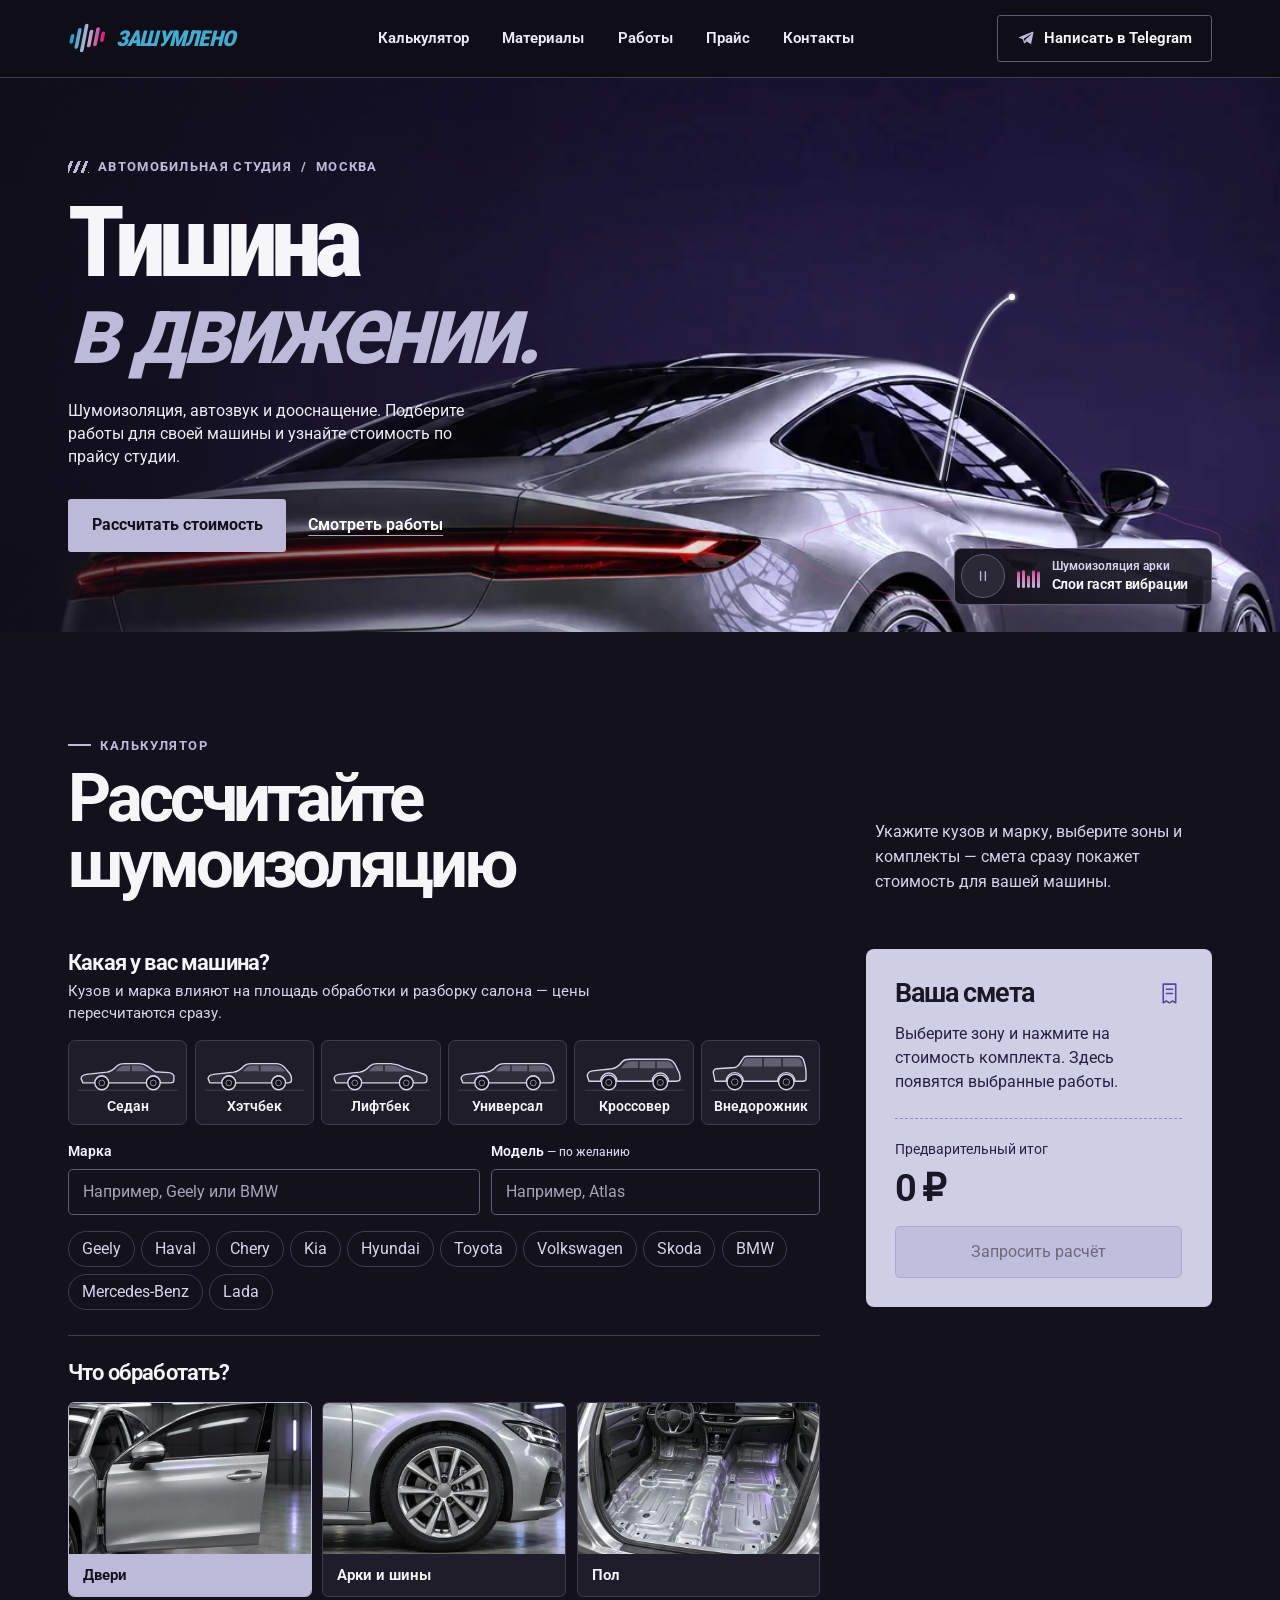
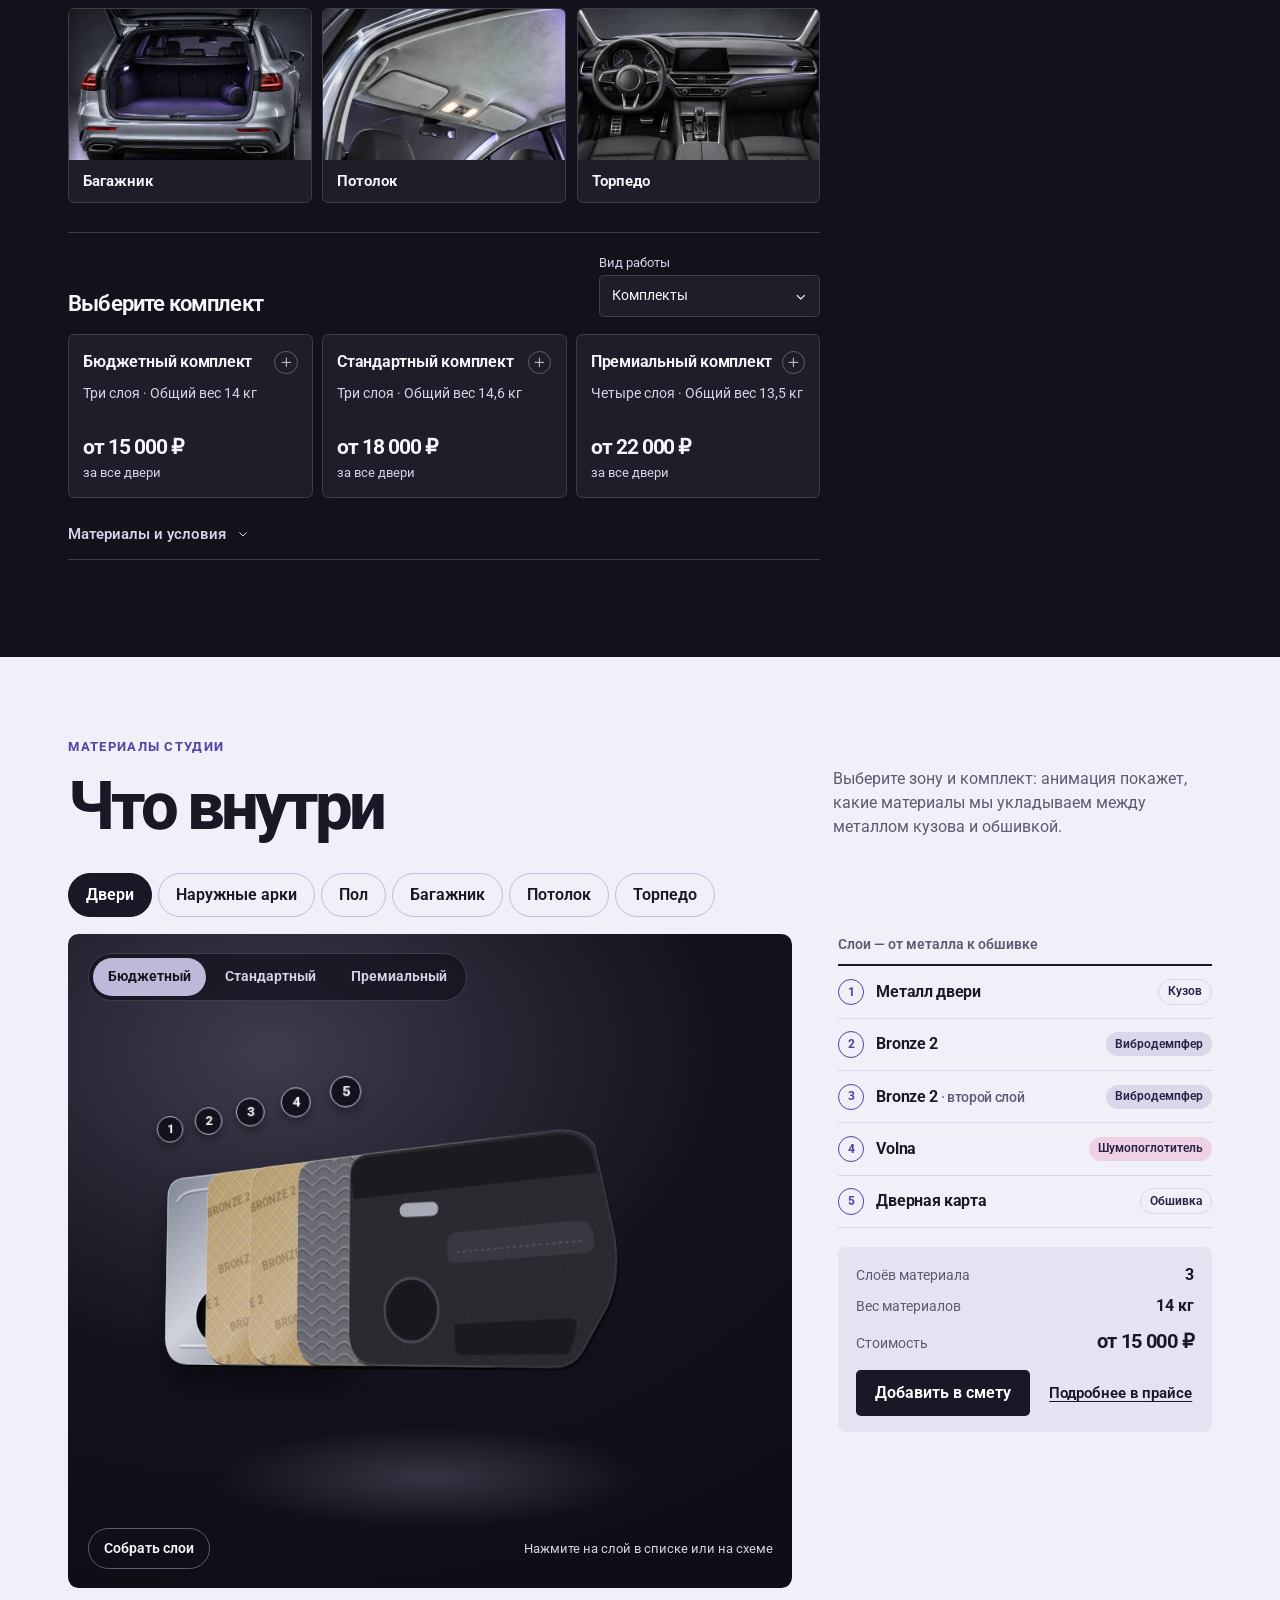
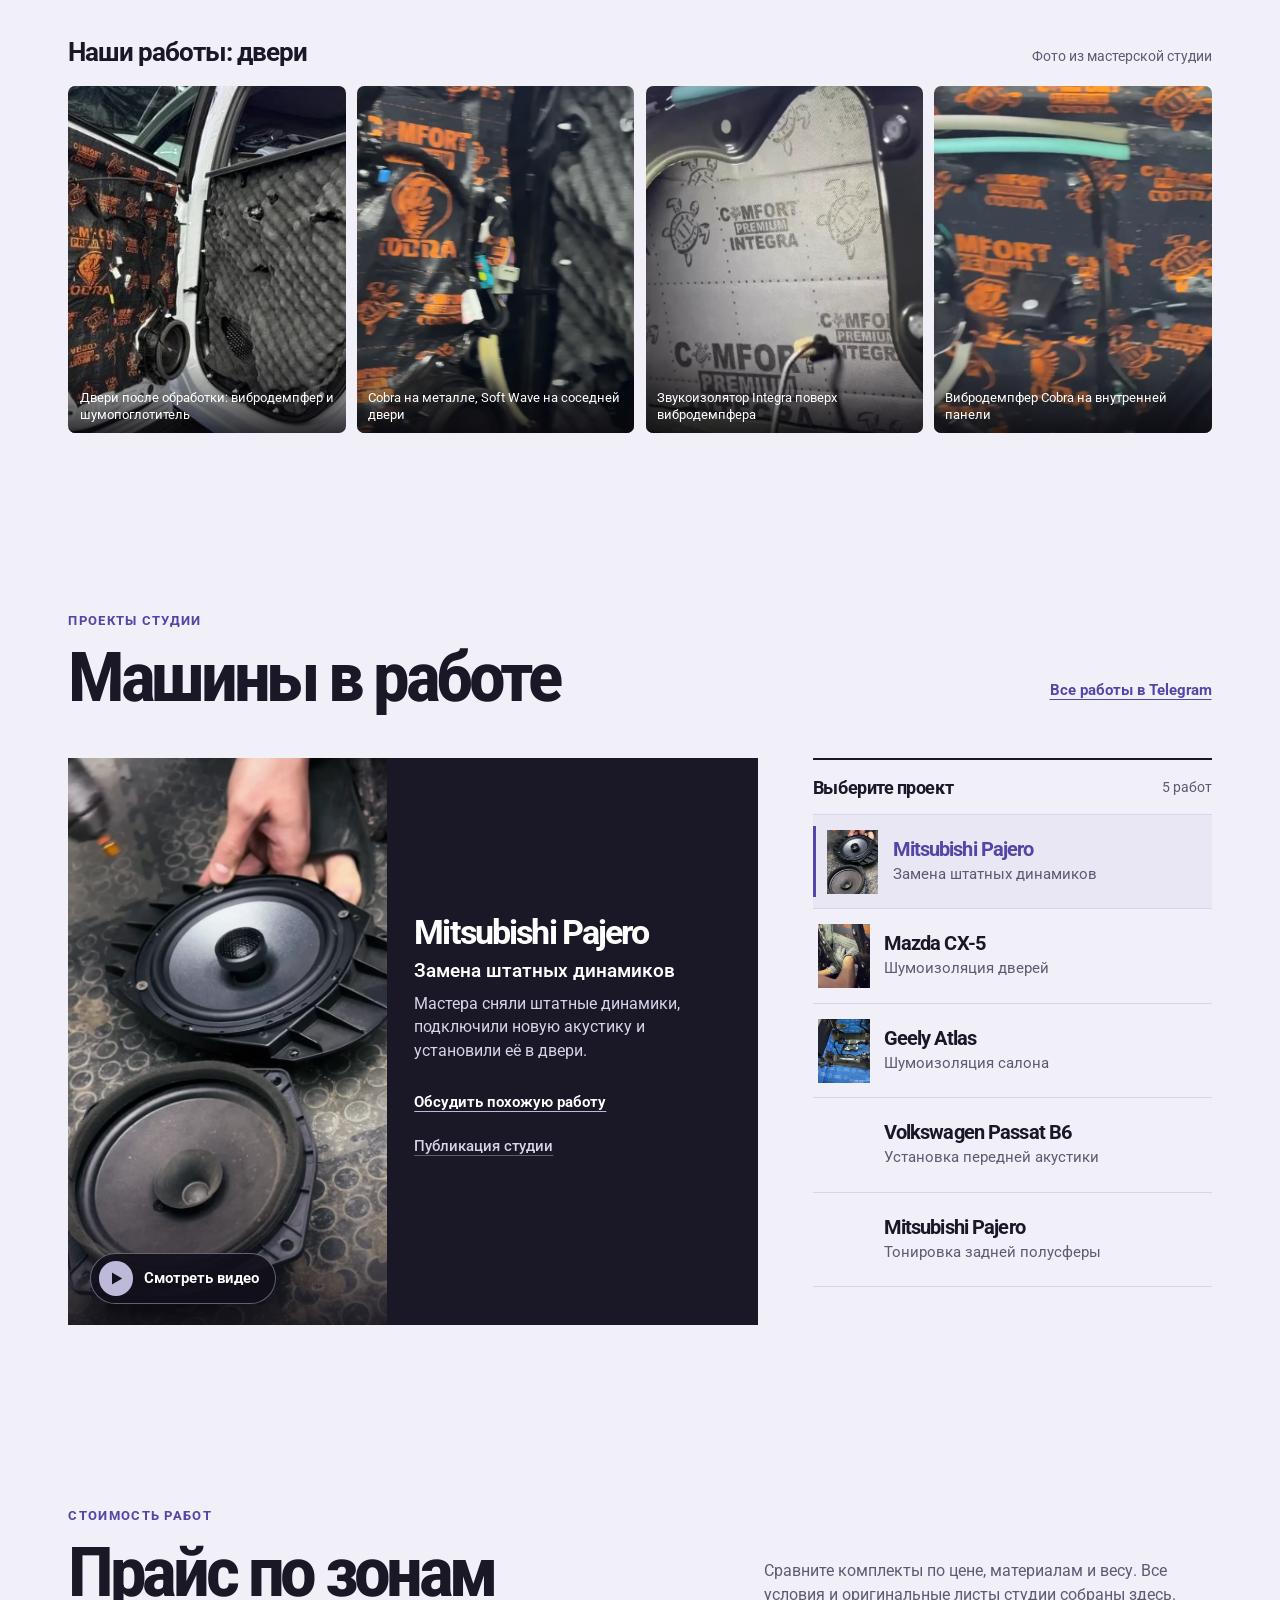
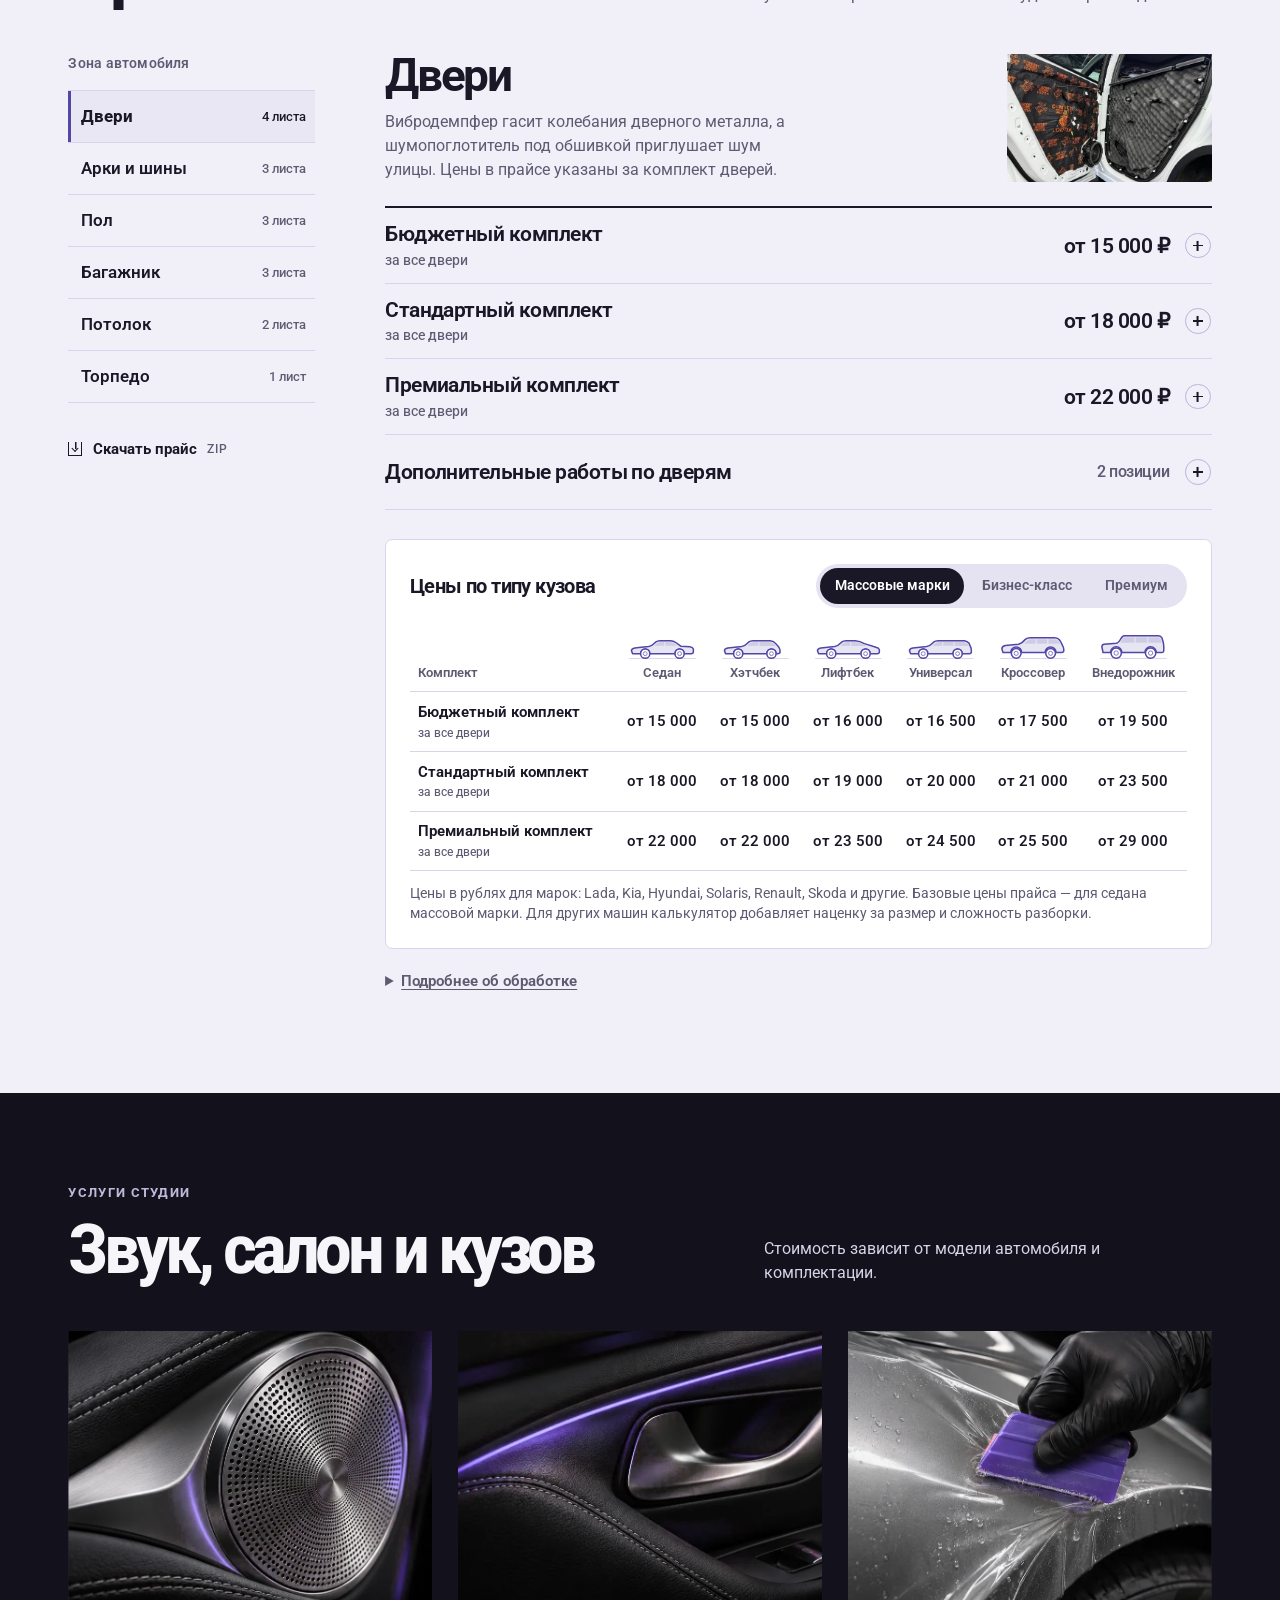
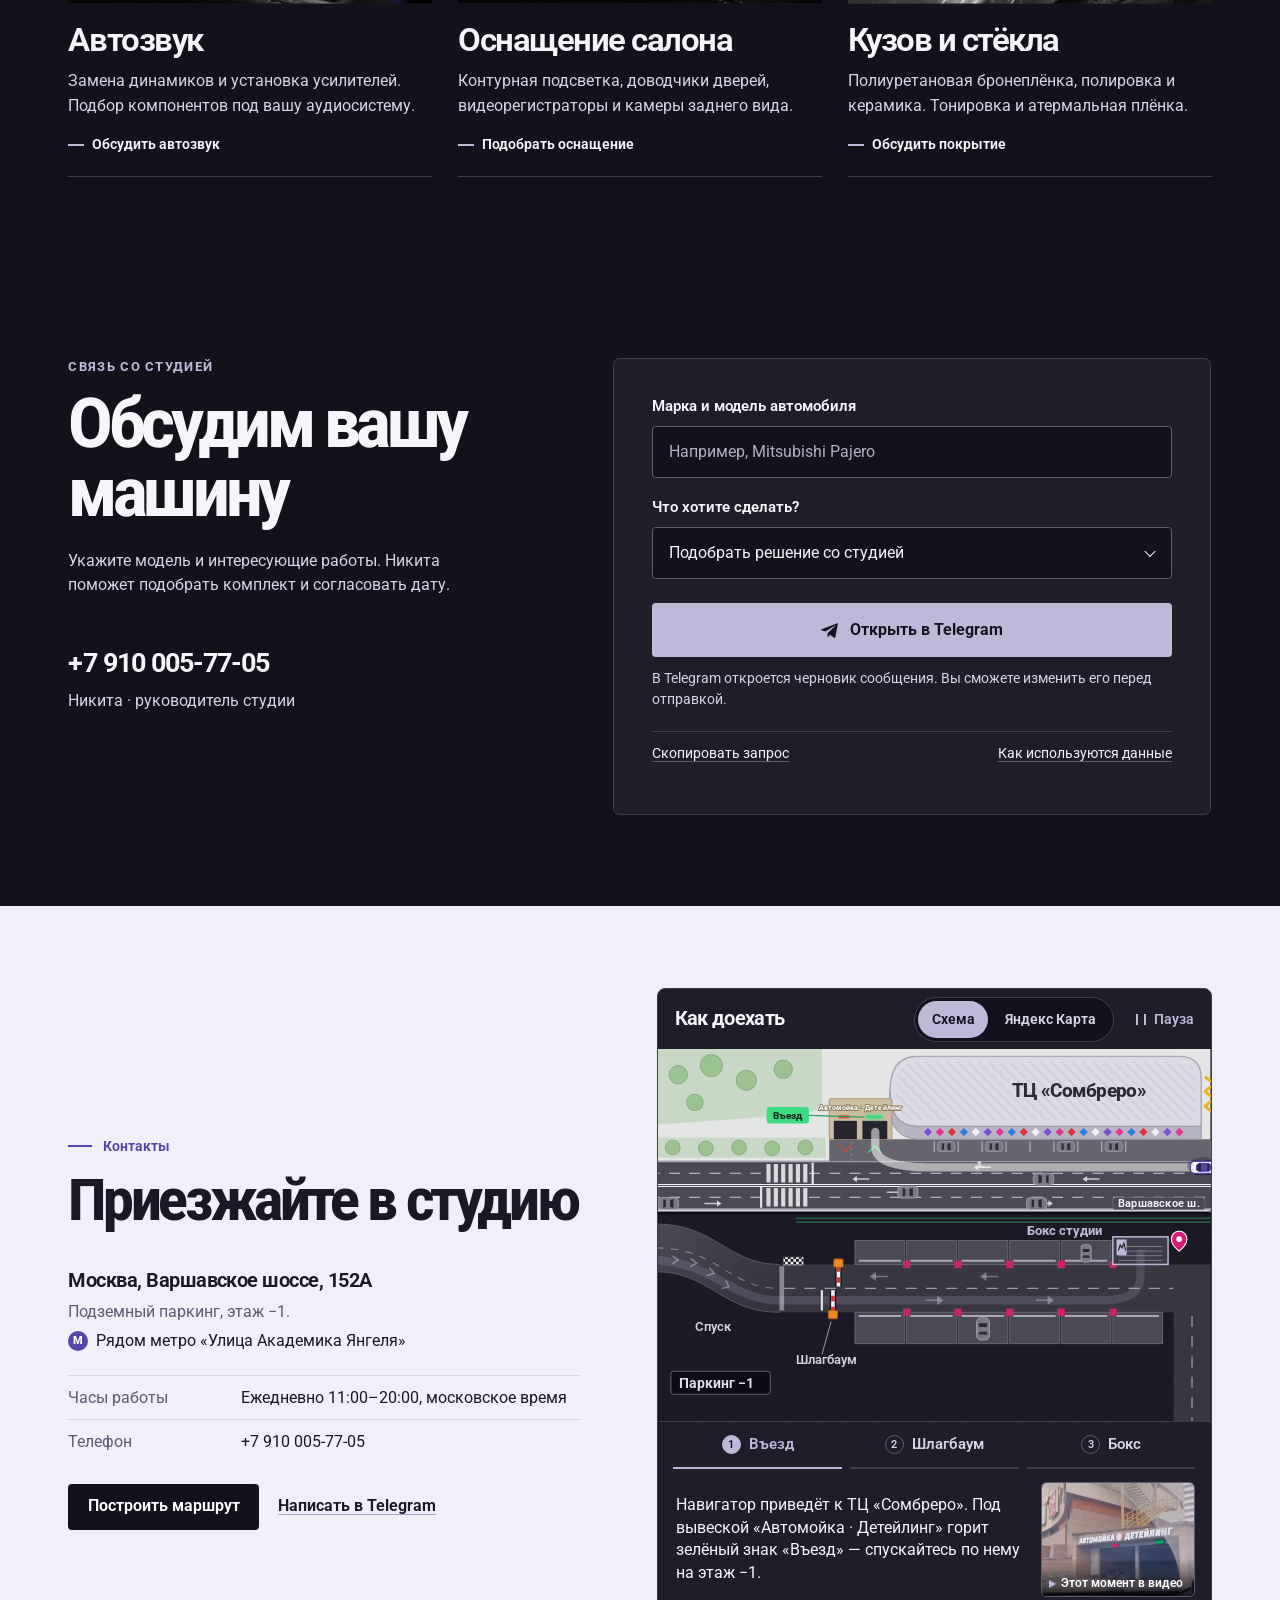
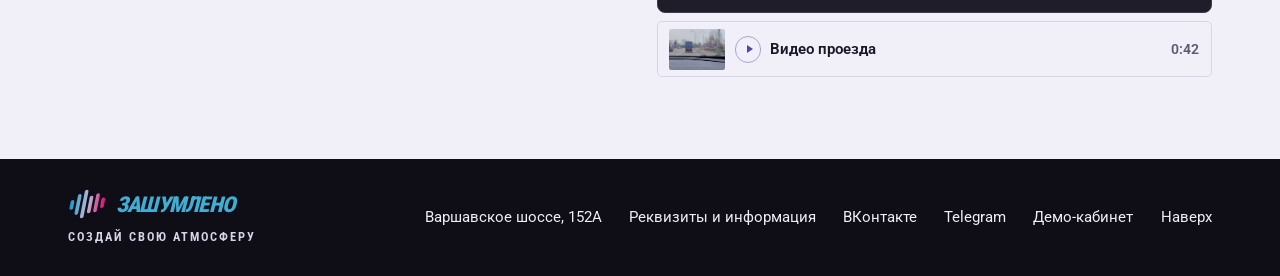
==== index.html @ 41abea56 "Демо: новая анимация арки, схема проезда с полосами, превью ссылок Анимация у арки без сетки и полос" ====
<!doctype html>
<html lang="ru">
<head>
  <meta name="robots" content="noindex, nofollow">
  <meta charset="utf-8">
  <meta name="viewport" content="width=device-width, initial-scale=1">
  <meta name="theme-color" content="#13111c">
  <meta name="description" content="Студия шумоизоляции и автозвука в Москве. Подберите комплект работ для автомобиля, сравните тарифы и обсудите расчёт с мастером.">
  <title>Зашумлено — шумоизоляция и автозвук в Москве</title>
  <meta property="og:type" content="website">
  <meta property="og:locale" content="ru_RU">
  <meta property="og:site_name" content="Зашумлено">
  <meta property="og:title" content="Зашумлено — шумоизоляция и автозвук в Москве">
  <meta property="og:description" content="Студия шумоизоляции и автозвука в Москве. Подберите комплект работ для автомобиля, сравните тарифы и обсудите расчёт с мастером.">
  <meta property="og:url" content="https://zasamznal.github.io/zashumleno-preview/">
  <meta property="og:image" content="https://zasamznal.github.io/zashumleno-preview/v2/media/og-cover.jpg">
  <meta property="og:image:width" content="1200">
  <meta property="og:image:height" content="630">
  <meta property="og:image:alt" content="Зашумлено — тишина в движении. Шумоизоляция, автозвук и дооснащение в Москве">
  <meta name="twitter:card" content="summary_large_image">
  <meta name="twitter:image" content="https://zasamznal.github.io/zashumleno-preview/v2/media/og-cover.jpg">
  <link rel="icon" href="favicon.ico" sizes="48x48">
  <link rel="icon" href="assets/mark.svg" type="image/svg+xml">
  <link rel="apple-touch-icon" href="assets/apple-touch-icon.png">
  <script type="application/ld+json" data-structured>{"@context":"https://schema.org","@type":"AutoRepair","name":"Зашумлено","description":"Шумоизоляция, автозвук и дооснащение автомобилей в Москве","image":"/v2/media/og-cover.jpg","telephone":"+7 910 005-77-05","address":{"@type":"PostalAddress","streetAddress":"Варшавское шоссе, 152А","addressLocality":"Москва","addressCountry":"RU"},"openingHours":"Mo-Su 11:00-20:00","sameAs":["https://t.me/Zashumleno","https://t.me/ZaShumlenoAvto","https://vk.com/arkanin"]}</script>
  <link rel="preload" as="image" href="v2/media/hero-coupe-lilac.webp" media="(min-width:681px)" fetchpriority="high">
  <link rel="preload" as="image" href="v2/media/hero-mobile-lilac.webp" media="(max-width:680px)" fetchpriority="high">
  <link rel="stylesheet" href="assets/fonts/fonts.css">
  <link rel="stylesheet" href="v2/site.css">
  <link rel="stylesheet" href="v2/estimate.css">
  <link rel="stylesheet" href="v2/car-shapes.css">
  <link rel="stylesheet" href="v2/zone-icons.css">
  <link rel="stylesheet" href="v2/layers.css">
  <link rel="stylesheet" href="v2/cases.css">
  <link rel="stylesheet" href="v2/rates.css">
  <link rel="stylesheet" href="v2/services.css">
  <link rel="stylesheet" href="v2/quote.css">
  <link rel="stylesheet" href="v2/visit.css">
  <link rel="stylesheet" href="v2/route-map.css">
  <link rel="stylesheet" href="v2/motion.css">
  <link rel="stylesheet" href="v2/hero-acoustics.css">
  <script defer src="prices.js"></script><script defer src="zones.js"></script><script defer src="works.js"></script><script defer src="vehicles.js"></script><script defer src="materials.js"></script>
  <script defer src="page-content.js"></script><script defer src="content-upgrade.js"></script><script defer src="content-loader.js"></script>
  <script defer src="v2/site.js"></script><script defer src="v2/vehicle-pricing.js"></script><script defer src="v2/car-shapes.js"></script><script defer src="v2/car-picker.js"></script>
  <script defer src="v2/estimate-engine.js"></script><script defer src="v2/estimate.js"></script>
  <script defer src="v2/layers.js"></script><script defer src="v2/cases.js"></script><script defer src="v2/rates.js"></script>
  <script defer src="v2/services.js"></script><script defer src="v2/quote.js"></script>
  <script defer src="v2/route-map.js"></script><script defer src="v2/visit.js"></script>
  <script defer src="v2/motion.js"></script><script defer src="v2/hero-acoustics.js"></script>
</head>
<body>
  <a class="skip" href="#main">К содержимому</a>
  <div id="reading-progress" aria-hidden="true"></div>
  <header class="site-head">
    <div class="wrap head-row">
      <a class="wordmark" data-brand href="#top" aria-label="Зашумлено — в начало">
        <img data-brand-mark src="assets/mark.svg" width="38" height="38" alt=""><img data-custom-logo hidden alt="">
        <span data-brand-name>ЗАШУМЛЕНО</span>
      </a>
      <nav class="topnav" id="navigation" data-nav aria-label="Навигация">
        <a href="#calculator">Калькулятор</a><a href="#works">Работы</a><a href="#prices">Прайс</a><a href="#studio">Контакты</a>
      </nav>
      <a class="head-contact" data-telegram href="https://t.me/Zashumleno" target="_blank" rel="noopener noreferrer">
        <svg viewBox="0 0 24 24" aria-hidden="true" width="18" height="18"><path fill="currentColor" d="M20.7 3.8 3.4 10.5c-1.2.5-1.2 1.2-.2 1.5l4.4 1.4 1.6 4.9c.2.6.4.8.8.8.3 0 .6-.1.9-.4l2.2-2.1 4.4 3.2c.8.5 1.3.2 1.5-.8l2.9-14c.2-1-.2-1.6-1.2-1.2ZM9 13.1l9.6-6.3c.4-.3.7-.1.4.2l-7.9 7.2-.4 2.7L9 13.1Z"/></svg>
        <span data-telegram-label>Написать в Telegram</span>
      </a>
      <button type="button" class="menu-toggle" aria-controls="navigation" aria-label="Открыть меню" aria-expanded="false"><span></span><span></span></button>
    </div>
  </header>
  <main id="main">
    <section id="top" class="cover">
      <picture class="cover-picture">
        <source data-mobile-hero media="(max-width: 680px)" srcset="v2/media/hero-mobile-lilac.webp">
        <img data-hero-image src="v2/media/hero-coupe-lilac.webp" width="1922" height="818" fetchpriority="high" alt="">
      </picture>
      <div class="wrap cover-inner">
        <div class="cover-copy">
          <div class="cover-kicker"><span class="racing-stripes" aria-hidden="true"></span><span data-hero-kicker>Автомобильная студия</span><span aria-hidden="true">/</span><span data-hero-city>Москва</span></div>
          <h1 data-hero-title><span class="hero-line">Тишина</span><br><span class="hero-line">в движении.</span></h1>
          <p data-hero-desc>Шумоизоляция, автозвук и дооснащение. Подберите работы для своей машины и узнайте стоимость по прайсу студии.</p>
          <div class="cover-actions">
            <a data-primary class="hero-primary" href="#calculator"><span data-hero-button-label>Рассчитать стоимость</span></a>
            <a data-secondary class="hero-secondary" href="#works"><span data-hero-button-label>Смотреть работы</span></a>
          </div>
        </div>
      </div>
    </section>
    <section id="calculator" class="estimate-section" aria-label="Калькулятор шумоизоляции"><div class="wrap"><div data-estimate></div></div></section>
    <section id="layers" aria-label="Материалы шумоизоляции"><div class="wrap"><div data-layers></div></div></section>
    <section id="works" class="content-section" aria-labelledby="works-title">
      <div class="wrap">
        <div class="section-intro"><div><p class="eyebrow" data-section-kicker>Из мастерской</p><h2 data-section-title id="works-title">Работы студии</h2></div><div class="intro-aside"><p data-section-desc></p><a data-channel href="https://t.me/ZaShumlenoAvto" target="_blank" rel="noopener noreferrer">Все работы в Telegram</a></div></div>
        <div data-cases></div>
      </div>
    </section>
    <section id="prices" class="content-section v2-paper" aria-labelledby="prices-title">
      <div class="wrap">
        <div class="section-intro"><div><p class="eyebrow" data-section-kicker>Каталог</p><h2 data-section-title id="prices-title">Прайс студии</h2></div><p data-section-desc>Цены, состав и материалы для каждой зоны автомобиля. Внутри — оригинальные листы студии.</p></div>
        <div data-rates></div>
      </div>
    </section>
    <section id="services" class="content-section services-section" aria-labelledby="services-title">
      <div class="wrap">
        <div class="section-intro"><div><p class="eyebrow" data-section-kicker>Дооснащение</p><h2 data-section-title id="services-title">Ещё для автомобиля</h2></div><p data-section-desc>От новой акустики до защиты кузова. Выберите направление для консультации.</p></div>
        <div data-services></div>
      </div>
    </section>
    <section id="request" class="content-section brief-section" aria-labelledby="brief-title">
      <div class="wrap brief-layout">
        <div class="section-intro brief-intro"><div><p class="eyebrow" data-section-kicker>Связь со студией</p><h2 data-section-title id="brief-title">Обсудим вашу машину?</h2></div>
          <p data-section-desc>Укажите модель и желаемые работы. В Telegram откроется черновик сообщения для студии.</p>
          <div class="brief-contact"><a data-phone href="tel:+79100057705">+7 910 005-77-05</a><span><span data-person>Никита</span> · <span data-role>руководитель студии</span></span></div>
        </div>
        <div data-quote></div>
      </div>
    </section>
    <section id="studio" class="content-section" aria-label="Контакты студии"><div class="wrap"><div data-visit></div></div></section>
    <noscript><p class="wrap no-script">Для калькулятора и обновляемого прайса включите JavaScript. <a href="https://t.me/Zashumleno">Связаться со студией в Telegram</a></p></noscript>
  </main>
  <footer class="footer"><div class="wrap foot-row">
    <div class="foot-brand"><a data-brand class="wordmark" href="#top"><img data-brand-mark src="assets/mark.svg" alt="" width="38" height="38"><img data-custom-logo hidden alt=""><span data-brand-name>ЗАШУМЛЕНО</span></a><p class="foot-tagline" data-brand-tagline>Создай свою атмосферу</p></div>
    <nav aria-label="Сведения о студии"><a data-map href="#studio"><span data-short-address>Варшавское шоссе, 152А</span></a><a href="legal.html">Реквизиты и информация</a><a data-vk href="https://vk.com/arkanin" target="_blank" rel="noopener noreferrer">ВКонтакте</a><a data-channel href="https://t.me/ZaShumlenoAvto" target="_blank" rel="noopener noreferrer">Telegram</a><a href="admin/">Демо-кабинет</a><a href="#top">Наверх</a></nav>
  </div></footer>
</body>
</html>
---- assets/fonts/fonts.css ----
@font-face {
  font-family: 'Roboto';
  font-style: normal;
  font-weight: 100 900;
  font-stretch: 75% 100%;
  font-display: swap;
  src: url(roboto-cyrillic.woff2) format('woff2');
  unicode-range: U+0301, U+0400-045F, U+0490-0491, U+04B0-04B1, U+2116;
}
@font-face {
  font-family: 'Roboto';
  font-style: normal;
  font-weight: 100 900;
  font-stretch: 75% 100%;
  font-display: swap;
  src: url(roboto-latin.woff2) format('woff2');
  unicode-range: U+0000-00FF, U+0131, U+0152-0153, U+02BB-02BC, U+02C6, U+02DA, U+02DC, U+0304, U+0308, U+0329, U+2000-206F, U+20AC, U+2122, U+2191, U+2193, U+2212, U+2215, U+FEFF, U+FFFD;
}
---- v2/site.css ----
:root {
  /* Studio palette (from the logo). The cabinet overrides the six base colors. */
  --accent: #bcb9d9;
  --accent-dark: #5246a6;
  --accent-alt: #0a97c7;
  --spark: #d81b7a;
  --sun: #eeb616;
  --night: #13111c;
  --paper: #f1eff8;
  --ink: #1a1726;
  --muted: #5e5a72;
  --white: #fff;
  --on-dark: #f6f5fa;
  /* Derived tones keep every surface in step with the chosen palette. */
  --dark: var(--night);
  --night-deep: color-mix(in srgb, var(--night) 80%, black);
  --night-2: color-mix(in srgb, var(--accent) 7%, var(--night));
  --night-3: color-mix(in srgb, var(--accent) 14%, var(--night));
  --line-dark: color-mix(in srgb, var(--accent) 26%, var(--night));
  --line-dark-strong: color-mix(in srgb, var(--accent) 45%, var(--night));
  --muted-on-dark: color-mix(in srgb, var(--accent) 55%, var(--on-dark));
  --rule: color-mix(in srgb, var(--accent-dark) 16%, var(--paper));
  --paper-2: color-mix(in srgb, var(--accent) 22%, var(--paper));
  --paper-3: color-mix(in srgb, var(--accent) 40%, var(--paper));
  --on-accent: var(--night);
  --gutter: clamp(1.2rem, 5.35vw, 6.25rem);
  --measure: 91rem;
  color: var(--ink);
  background: var(--paper);
  font-family: Roboto, Arial, sans-serif;
  -webkit-text-size-adjust: 100%;
  text-size-adjust: 100%;
}
*, *::before, *::after { box-sizing: border-box; }
html { scroll-behavior: smooth; }
body { margin: 0; line-height: 1.5; }
h1,h2,h3,p,figure { margin: 0; }
button,input,select,textarea { font: inherit; }
button { cursor: pointer; }
img,svg,video { max-width: 100%; }
img { height: auto; }
a { color: inherit; text-underline-offset: .23em; }
[hidden] { display: none !important; }
::selection { background: var(--accent); color: var(--ink); }
:focus-visible { outline: 3px solid var(--accent-dark); outline-offset: 4px; }
.site-head :focus-visible,.cover :focus-visible,.services-section :focus-visible,.brief-section :focus-visible,.footer :focus-visible { outline-color: var(--accent); }
.wrap { width: min(var(--measure), calc(100% - 2 * var(--gutter))); margin-inline: auto; }
.skip { position: fixed; z-index: 300; top: .5rem; left: 1rem; padding: .6rem 1rem; background: #fff; transform: translateY(-180%); }
.skip:focus { transform: none; }
.site-notice { background: var(--paper-3); color: var(--ink); padding: .55rem var(--gutter); display: flex; flex-wrap: wrap; justify-content: center; gap: .4rem 1rem; font-size: .9rem; }
.site-notice a { font-weight: 700; }
.site-head { position: relative; background: var(--night-deep); color: var(--on-dark); border-bottom: 1px solid var(--line-dark); z-index: 20; }
.head-row { min-height: 4.8rem; display: flex; align-items: center; justify-content: space-between; gap: 1rem; }
.wordmark { display: inline-flex; flex: none; align-items: center; gap: .46rem; text-decoration: none; }
.wordmark img { width: 2.5rem; height: 2.05rem; object-fit: contain; }
.wordmark [data-brand-name] { font-size: clamp(1.18rem, 1.7vw, 1.55rem); line-height: 1; font-weight: 880; font-stretch: 80%; font-style: italic; letter-spacing: -.035em; color: color-mix(in srgb, var(--accent-alt) 78%, white); }
.topnav, .foot-row nav { display: flex; align-items: center; }
.topnav { gap: clamp(1rem,2.6vw,3rem); }
.topnav a, .head-contact { font-size: .9375rem; font-weight: 635; text-decoration: none; }
.topnav a { display: inline-flex; align-items: center; min-height: 44px; color: color-mix(in srgb, var(--on-dark) 82%, var(--accent)); }
.head-contact, .hero-primary { display: inline-flex; align-items: center; justify-content: center; gap: .6rem; background: var(--ink); color: #fff; padding: .7rem 1.15rem; border-radius: .2rem; min-height: 44px; }
.head-contact { white-space: nowrap; background: transparent; color: var(--on-dark); border: 1px solid var(--line-dark-strong); }
.head-contact svg { color: var(--accent); }
.menu-toggle { display: none; width: 44px; height: 44px; background: none; border: 0; color: var(--on-dark); }
.menu-toggle span { display: block; width: 22px; height: 2px; background: currentColor; transition: transform .2s; }
.cover { position: relative; isolation: isolate; overflow: hidden; color: var(--on-dark); background: var(--night-deep); }
.cover-picture, .cover-picture img { position: absolute; inset: 0; width: 100%; height: 100%; display: block; }
.cover-picture { z-index: -2; }
.cover-picture img { object-fit: cover; object-position: 61% 48%; }
.cover::before { content: ''; position: absolute; inset: 0; z-index: -1; pointer-events: none; background: linear-gradient(90deg,color-mix(in srgb, var(--night-deep) 76%, transparent),color-mix(in srgb, var(--night-deep) 44%, transparent) 30%,transparent 61%); }
.cover-inner { min-height: clamp(34rem,43.3vw,46rem); display: flex; align-items: center; padding-block: clamp(3.2rem,5.2vw,6.5rem); }
.cover-copy { width: min(43.5%, 42rem); }
.cover-kicker,.eyebrow { font-weight: 720; font-size: .8125rem; line-height: 1.4; text-transform: uppercase; letter-spacing: .1em; }
.cover-kicker { display: flex; flex-wrap: wrap; align-items: center; gap: .55rem; margin-bottom: clamp(1.15rem,1.8vw,2rem); color: var(--accent); }
.racing-stripes { width: 1.3rem; height: .72rem; background: repeating-linear-gradient(112deg,transparent 0 2px,currentColor 2px 5px,transparent 5px 7px); }
.cover h1 { font-weight: 840; font-stretch: 84%; font-size: clamp(4.6rem,7.65vw,8.75rem); letter-spacing: -.071em; line-height: .89; }
.cover h1 .hero-line { display: block; max-width: 100%; }
.cover h1 br { display: none; }
.cover h1 .hero-line:last-child { color: var(--accent); font-weight: 640; font-style: italic; letter-spacing: -.066em; }
.cover-copy > p { max-width: 26rem; font-size: clamp(1rem,1.23vw,1.22rem); line-height: 1.45; margin-block: 1.6rem 0; color: color-mix(in srgb, var(--on-dark) 86%, var(--accent)); }
.cover-actions { display: flex; flex-wrap: wrap; align-items: center; gap: .65rem 1.4rem; margin-top: 1.9rem; }
.hero-primary { color: var(--on-accent); background: var(--accent); padding: .9rem 1.45rem; min-height: 50px; font-weight: 710; text-decoration: none; }
.hero-secondary { color: white; font-weight: 620; min-height: 44px; display: inline-flex; align-items: center; text-decoration-thickness: 1px; text-decoration-color: #ffffffa6; text-underline-offset: .31em; }
.content-section { padding-block: clamp(4rem,7.1vw,7.25rem); }
.section-intro { display: flex; align-items: end; justify-content: space-between; gap: 2rem; margin-bottom: clamp(1.8rem,3.6vw,3.8rem); }
.section-intro h2, .visit-title { max-width: 16ch; font-weight: 750; font-stretch: 88%; letter-spacing: -.065em; line-height: .99; font-size: clamp(2.8rem,5.4vw,6rem); }
.eyebrow { color: var(--accent-dark); margin-bottom: .85rem; }
.section-intro > p, .intro-aside { color: var(--muted); max-width: 28rem; font-size: clamp(1rem,1.12vw,1.15rem); }
.intro-aside a { display: inline-flex; align-items: center; min-height: 44px; color: var(--accent-dark); font-size: .96rem; font-weight: 670; }
.intro-aside p:empty, [data-section-desc]:empty, [data-section-kicker]:empty { display: none; }
.v2-paper,#works,#studio { background: var(--paper); }
.estimate-section,.services-section,.brief-section { background: var(--dark); color: var(--on-dark); }
.services-section .eyebrow,.brief-section .eyebrow { color: var(--accent); }
.services-section .section-intro > p,.brief-intro > p { color: var(--muted-on-dark); }
.brief-layout { display: grid; grid-template-columns: minmax(0,.86fr) minmax(0,1.14fr); gap: clamp(2rem,7.3vw,9rem); align-items: start; }
.brief-intro { display: block; margin-bottom: 0; }
.brief-intro h2 { max-width: 11ch; }
.brief-intro > p { margin-top: 1.35rem; max-width: 26rem; }
.brief-contact { display: grid; justify-items: start; gap: .25rem; margin-top: clamp(1.4rem,3.5vw,3.6rem); }
.brief-contact a { display: inline-flex; align-items: center; min-height: 44px; font-weight: 700; font-size: clamp(1.35rem,2.1vw,2.2rem); letter-spacing: -.035em; text-decoration: none; }
.brief-contact span { color: var(--muted-on-dark); }
.footer { background: var(--night-deep); color: var(--on-dark); }
.foot-row { padding-block: 1.8rem; display: flex; align-items: center; justify-content: space-between; gap: 1.5rem; }
.foot-row nav { flex-wrap: wrap; gap: .5rem 1.7rem; }
.foot-row nav a { font-size: .93rem; padding-block: .5rem; text-decoration: none; color: color-mix(in srgb, var(--on-dark) 88%, var(--accent)); }
.foot-brand { display: grid; gap: .45rem; }
.foot-tagline { color: var(--muted-on-dark); font-size: .78rem; font-weight: 700; font-stretch: 80%; letter-spacing: .16em; text-transform: uppercase; }
.foot-tagline:empty { display: none; }
.no-script { padding-block: 1.5rem; }
.visually-hidden,.sr-only { position: absolute; width: 1px; height: 1px; padding: 0; margin: -1px; overflow: hidden; clip-path: inset(50%); white-space: nowrap; border: 0; }
@media (hover:hover) {
  .topnav a:hover, .brief-contact a:hover { color: var(--accent); }
  .head-contact:hover { background: var(--night-3); border-color: var(--accent); }
  .hero-primary:hover { background: color-mix(in srgb, var(--accent), white 22%); }
  .hero-secondary:hover, .foot-row nav a:hover { text-decoration: underline; }
}
@media (max-width: 58rem) {
  .head-row { min-height: 4.2rem; gap: .7rem; }
  .head-contact { margin-left: auto; }
  .menu-toggle { display: inline-flex; flex-direction: column; justify-content: center; align-items: center; gap: 6px; }
  .menu-toggle[aria-expanded=true] span:first-child { transform: translateY(4px) rotate(45deg); }
  .menu-toggle[aria-expanded=true] span:last-child { transform: translateY(-4px) rotate(-45deg); }
  .topnav { display: none; position: absolute; inset: 100% 0 auto; padding: .8rem var(--gutter) 1rem; background: var(--night-deep); border-top: 1px solid var(--line-dark); box-shadow: 0 16px 16px color-mix(in srgb, var(--night-deep) 30%, transparent); }
  .site-head.menu-open .topnav { display: grid; gap: .1rem; }
  .cover-inner { min-height: 32rem; }
  .cover-copy { width: 55%; }
  .cover h1 { font-size: clamp(4.35rem,8.1vw,5.4rem); }
  .cover-picture img { object-position: 52% 50%; }
  .cover::before { background: linear-gradient(90deg,color-mix(in srgb, var(--night-deep) 79%, transparent),transparent 78%); }
  .cover-copy > p { max-width: 23rem; }
  .section-intro { align-items: start; }
  .section-intro > p { max-width: 21rem; }
  .brief-layout { gap: 2.2rem; }
}
@media (max-width: 680px) {
  :root { --gutter: clamp(1.1rem,5.4vw,2.1rem); }
  .wordmark [data-brand-name] { font-size: 1.33rem; }
  .wordmark img { width: 2rem; height: 1.85rem; }
  .head-row { min-height: 3.65rem; }
  .head-contact { padding: .4rem; color: var(--accent); background: transparent; min-width: 44px; border-color: transparent; }
  .head-contact svg { width: 22px; height: 22px; }
  .head-contact [data-telegram-label] { position: absolute; width: 1px; height: 1px; overflow: hidden; clip-path: inset(50%); }
  .cover-inner { align-items: flex-start; min-height: clamp(35rem,133vw,45rem); padding-block: clamp(1.9rem,6.5vw,3rem) clamp(11.8rem,47vw,18.75rem); }
  .cover-copy { width: 100%; }
  .cover h1 { font-size: clamp(3.55rem,12.5vw,5.7rem); line-height: .9; }
  .cover-kicker { font-size: .75rem; gap: .4rem; margin-bottom: .86rem; }
  .cover::before { background: linear-gradient(180deg,color-mix(in srgb, var(--night-deep) 50%, transparent),color-mix(in srgb, var(--night-deep) 30%, transparent) 37%,transparent 71%); }
  .cover-picture img { object-position: 56% 56%; }
  .cover-copy > p { max-width: 29rem; font-size: 1rem; line-height: 1.39; margin-top: .95rem; }
  .cover-actions { margin-top: 1rem; gap: .55rem .6rem; }
  .hero-primary { padding: .7rem .95rem; min-height: 44px; font-size: .94rem; }
  .hero-secondary { padding: .65rem .85rem; border: 1px solid var(--line-dark-strong); border-radius: .2rem; background: var(--night-2); font-size: .92rem; text-decoration: none; }
  .section-intro,.brief-layout { display: grid; gap: 1.1rem; }
  .section-intro > p { max-width: 32rem; }
  .brief-layout { grid-template-columns: minmax(0,1fr); gap: 1.9rem; }
  .brief-intro { display: block; }
  .brief-intro h2 { max-width: 15ch; }
  .foot-row { align-items: start; flex-direction: column; }
  .foot-row nav { gap: 0 1.2rem; }
}
@media (prefers-reduced-motion: reduce) { html { scroll-behavior: auto; } *,*::before,*::after { animation-duration: .01ms !important; animation-iteration-count: 1 !important; transition-duration: .01ms !important; scroll-behavior: auto !important; } }
---- v2/estimate.css ----
#calculator { background: var(--dark); color: var(--on-dark); padding-block: clamp(4rem, 7.6vw, 7.6rem); }
[data-estimate] {
  --est-line: var(--line-dark);
  --est-card: var(--night-2);
  --est-selected: color-mix(in srgb, var(--accent) 14%, var(--est-card));
  --receipt-surface: color-mix(in srgb, var(--accent) 62%, var(--paper));
  --receipt-line: color-mix(in srgb, var(--accent-dark) 28%, var(--receipt-surface));
  --receipt-muted: color-mix(in srgb, var(--ink) 78%, var(--accent-dark));
  font-family: inherit;
}
[data-estimate] *, [data-estimate] *::before, [data-estimate] *::after { box-sizing: border-box; }
[data-estimate] [hidden] { display: none !important; }
[data-estimate] :is(button, select) { font: inherit; }
[data-estimate] button { cursor: pointer; }
[data-estimate] :is(button, select, summary, a):focus-visible { outline: 3px solid var(--accent); outline-offset: 3px; }
[data-estimate] .est-receipt :is(button,a):focus-visible { outline-color: var(--accent-dark); }
.est-sr { position: absolute; width: 1px; height: 1px; padding: 0; border: 0; overflow: hidden; clip-path: inset(50%); white-space: nowrap; }
.est-intro { display: flex; align-items: end; justify-content: space-between; gap: 2rem; margin-bottom: clamp(2rem, 4vw, 4rem); }
.est-eyebrow { display: inline-flex; align-items: center; gap: .6rem; color: var(--accent); font-size: .81rem; line-height: 1.2; font-weight: 700; letter-spacing: .11em; text-transform: uppercase; }
.est-eyebrow::before { content: ""; width: 1.4rem; height: 2px; background: currentColor; }
.est-intro h2 { max-width: 13.4em; margin: .8rem 0 0; font-size: clamp(2.65rem, 5.25vw, 5.85rem); line-height: .98; font-weight: 720; letter-spacing: -.063em; color: var(--on-dark); text-wrap: balance; }
.est-intro-copy { width: min(100%, 22rem); margin: 0 0 .2rem; font-size: clamp(1rem, 1.16vw, 1.15rem); line-height: 1.55; color: var(--muted-on-dark); }
.est-layout { display: grid; grid-template-columns: minmax(0, 1.85fr) minmax(17rem, .85fr); gap: clamp(1.5rem, 3.5vw, 4rem); align-items: start; }
.est-builder { display: grid; min-width: 0; }
.est-block { min-width: 0; }
.est-question { margin: 0; color: var(--on-dark); font-size: clamp(1.25rem, 1.75vw, 1.65rem); font-weight: 650; line-height: 1.2; letter-spacing: -.037em; }
.est-zones { display: grid; grid-template-columns: repeat(auto-fit, minmax(min(5.4rem, 100%), 1fr)); gap: .45rem; margin: 1rem 0 1.8rem; }
.est-zone { min-width: 0; position: relative; display: flex; flex-direction: column; align-items: flex-start; justify-content: flex-start; gap: .75rem; min-height: 5.65rem; padding: .68rem .62rem; border: 1px solid var(--est-line); border-radius: .4rem; background: var(--est-card); color: var(--on-dark); text-align: left; transition: background .16s ease, border-color .16s ease; }
.est-zone > svg { width: 1.72rem; height: 1.72rem; flex: none; transition: transform .2s ease; }
.est-zone-label { margin-top: auto; font-weight: 600; font-size: .89rem; line-height: 1.15; }
.est-zone[aria-pressed=true] { color: var(--accent); background: var(--est-selected); border-color: var(--accent); }
.est-zone[aria-pressed=true] > svg { color: var(--accent); }
.est-zone-mark { width: .92rem; height: .92rem; position: absolute; right: .42rem; top: .42rem; display: grid; place-items: center; border-radius: 50%; background: var(--accent); color: var(--dark); }
.est-zone-mark svg { width: .69rem; height: .69rem; stroke-width: 2; }
.est-packages { border-top: 1px solid var(--est-line); padding-top: 1.25rem; }
.est-work-head { display: flex; flex-wrap: wrap; align-items: end; justify-content: space-between; gap: .75rem 1.25rem; margin-bottom: 1.05rem; }
.est-work-select { display: grid; grid-template-columns: 1fr; position: relative; min-width: 0; max-width: 100%; gap: .2rem; color: var(--muted-on-dark); }
.est-work-select > span { font-size: .8rem; }
.est-work-select select { min-height: 2.6rem; max-width: min(100%, 17.5rem); width: 100%; border: 1px solid var(--est-line); border-radius: .3rem; appearance: none; color-scheme: dark; background: var(--est-card); padding: .45rem 2rem .45rem .75rem; color: var(--on-dark); font-size: .9rem; text-overflow: ellipsis; }
.est-work-select svg { position: absolute; bottom: .72rem; right: .7rem; width: 1.1rem; height: 1.1rem; color: var(--on-dark); pointer-events: none; }
.est-choices { display: grid; grid-template-columns: repeat(3,minmax(0,1fr)); gap: .55rem; align-items: stretch; }
.est-choices[data-count="1"] { grid-template-columns: minmax(0, 1fr); }
.est-choices[data-count="2"], .est-choices[data-count="4"] { grid-template-columns: repeat(2,minmax(0,1fr)); }
.est-option { position: relative; display: flex; flex-direction: column; align-items: stretch; min-width: 0; min-height: 10.25rem; padding: 1.05rem .9rem .95rem; text-align: left; color: var(--on-dark); background: var(--est-card); border: 1px solid var(--est-line); border-radius: .4rem; transition: border-color .2s, box-shadow .2s; }
.est-option-top { display: flex; align-items: flex-start; justify-content: space-between; gap: .35rem; }
.est-option-name { font-weight: 650; font-size: clamp(.98rem, 1.12vw, 1.12rem); line-height: 1.22; letter-spacing: -.015em; overflow-wrap: anywhere; }
.est-option-action { display: grid; place-items: center; width: 1.45rem; height: 1.45rem; flex: none; margin-top: -.05rem; border: 1px solid var(--line-dark-strong); border-radius: 50%; color: var(--muted-on-dark); }
.est-option-action svg { width: .92rem; height: .92rem; }
.est-option-facts { margin-top: .65rem; margin-bottom: .35rem; color: var(--muted-on-dark); font-size: .85rem; line-height: 1.38; white-space: normal; }
.est-option-amount { margin-top: auto; padding-top: 1.45rem; font-size: clamp(1.16rem, 1.65vw, 1.8rem); font-weight: 690; font-variant-numeric: tabular-nums; line-height: 1.13; letter-spacing: -.05em; overflow-wrap: anywhere; }
.est-option-unit, .est-option-rule { color: var(--muted-on-dark); font-size: .83rem; line-height: 1.35; margin-top: .3rem; }
.est-option-rule { color: color-mix(in srgb, var(--accent) 70%, var(--on-dark)); }
.est-option[aria-pressed=true] { background: var(--est-selected); border-color: var(--accent); box-shadow: 0 0 0 1px var(--accent) inset; }
.est-option[aria-pressed=true] .est-option-action { background: var(--accent); border-color: var(--accent); color: var(--dark); }
.est-details { margin-top: 1rem; border-bottom: 1px solid var(--est-line); }
.est-details summary { display: inline-flex; align-items: center; gap: .55rem; min-height: 2.8rem; padding-bottom: .25rem; cursor: pointer; list-style: none; color: var(--muted-on-dark); font-size: .94rem; font-weight: 570; }
.est-details summary::-webkit-details-marker { display: none; }
.est-details summary svg { width: 1rem; height: 1rem; transition: transform .2s; }
.est-details[open] summary svg { transform: rotate(180deg); }
.est-details-content { display: grid; gap: 1.1rem; padding: .65rem 0 1.3rem; }
.est-detail strong { font-size: 1rem; line-height: 1.3; }
.est-detail p { margin: .32rem 0; max-width: 72ch; font-size: .94rem; line-height: 1.45; color: var(--muted-on-dark); }
.est-catalog-link { justify-self: start; color: var(--accent); text-underline-offset: .18em; }
.est-receipt { isolation: isolate; position: sticky; top: 1.2rem; display: flex; flex-direction: column; align-self: start; min-width: 0; padding: clamp(1.3rem, 2.3vw, 2.3rem); color: var(--ink); background: var(--receipt-surface); border-radius: .5rem; }
.est-receipt-head { display: flex; align-items: center; justify-content: space-between; gap: 1rem; }
.est-receipt-head h3 { font-size: clamp(1.55rem, 2.1vw, 2.4rem); line-height: 1.13; font-weight: 650; letter-spacing: -.045em; margin: 0; color: var(--ink); }
.est-receipt-icon { display: grid; place-items: center; color: var(--accent-dark); }
.est-receipt-icon svg { width: 1.56rem; height: 1.56rem; }
.est-vehicle { margin: .7rem 0 0; color: var(--receipt-muted); font-size: .92rem; line-height: 1.4; }
.est-vehicle strong { color: var(--ink); font-weight: 680; }
.est-option[data-adjusted="true"] .est-option-amount { color: color-mix(in srgb, var(--accent) 72%, var(--on-dark)); }
.est-option[aria-pressed=true][data-adjusted="true"] .est-option-amount { color: var(--on-dark); }
.est-empty { margin: .85rem 0 0; font-size: 1rem; color: var(--receipt-muted); line-height: 1.5; max-width: 30ch; }
.est-items { list-style: none; width: 100%; padding: 0; margin: .75rem 0 0; }
.est-line { display: flex; align-items: start; justify-content: space-between; gap: .6rem; padding: .78rem 0; border-top: 1px solid var(--receipt-line); }
.est-line-info { display: grid; gap: .26rem; min-width: 0; }
.est-line-name { color: var(--ink); font-size: .94rem; line-height: 1.35; font-weight: 590; overflow-wrap: anywhere; }
.est-line-price { color: var(--ink); font-size: .93rem; line-height: 1.3; }
.est-line-note { margin-top: .12rem; color: var(--receipt-muted); font-size: .86rem; line-height: 1.45; }
.est-remove { color: var(--receipt-muted); border: 1px solid color-mix(in srgb, var(--accent-dark) 45%, transparent); background: transparent; border-radius: 50%; display: grid; place-items: center; flex: none; width: 1.85rem; height: 1.85rem; }
.est-remove svg { width: .93rem; height: .93rem; stroke-width: 1.8; }
.est-total { margin-top: 1.5rem; border-top: 1px dashed color-mix(in srgb, var(--accent-dark) 50%, transparent); padding-top: 1.25rem; }
.est-total-heading { display: flex; flex-wrap: wrap; justify-content: space-between; gap: .15rem .5rem; color: var(--receipt-muted); font-size: .9rem; }
.est-count { color: var(--receipt-muted); }
.est-total-amount { display: block; color: var(--ink); margin: .35rem 0 1.15rem; font-size: clamp(1.85rem, 3vw, 3.35rem); line-height: 1.08; font-weight: 650; letter-spacing: -.055em; overflow-wrap: anywhere; font-variant-numeric: tabular-nums; }
.est-condition { color: var(--receipt-muted); font-size: .9rem; line-height: 1.4; margin: -.5rem 0 1rem; }
.est-request { display: block; width: 100%; min-height: 3.15rem; padding: .8rem 1rem; background: var(--dark); color: var(--on-dark); border: 1px solid transparent; border-radius: .3rem; font-size: 1rem; font-weight: 650; transition: background .2s; }
.est-request:disabled { color: color-mix(in srgb, var(--ink) 55%, var(--receipt-surface)); background: color-mix(in srgb, var(--accent-dark) 12%, var(--receipt-surface)); border-color: var(--receipt-line); cursor: default; }
@media (prefers-reduced-motion: no-preference) {
  .est-option { animation: est-option-enter .25s ease-out backwards; }
  .est-option:nth-child(2) { animation-delay: .035s; }
  .est-option:nth-child(3) { animation-delay: .065s; }
  .est-line-enter { animation: est-line-enter .28s ease-out backwards; }
  @keyframes est-option-enter { from { opacity: .45; transform: translateY(5px); } to { opacity: 1; transform: translateY(0); } }
  @keyframes est-line-enter { from { opacity: .25; transform: translateX(8px); } to { opacity: 1; transform: translateX(0); } }
}
@media (hover:hover) {
  .est-zone:hover, .est-option:hover { border-color: var(--line-dark-strong); }
  .est-zone:hover > svg { transform: translateY(-2px); }
  .est-zone[aria-pressed=true]:hover, .est-option[aria-pressed=true]:hover { border-color: var(--accent); }
  .est-request:not(:disabled):hover { background: var(--accent-dark); }
  .est-remove:hover { border-color: currentColor; color: var(--accent-dark); }
}
@media (max-width: 66rem) {
  .est-layout { grid-template-columns: minmax(0, 1.7fr) minmax(16rem, 1fr); gap: 1.5rem; }
  .est-choices { grid-template-columns: minmax(0,1fr); }
  .est-option { min-height: auto; display: grid; grid-template-columns: minmax(0,1fr) minmax(5rem,auto); padding: .85rem .9rem; align-items: start; column-gap: .7rem; }
  .est-option-top { grid-row: 1; grid-column: 1; justify-content: flex-start; align-items: center; flex-direction: row-reverse; }
  .est-option-name { flex: 1; }
  .est-option-facts { grid-column: 1; grid-row: 2; margin: .35rem 0 0 1.8rem; }
  .est-option-amount { grid-column: 2; grid-row: 1; margin: .07rem 0 0; padding: 0; text-align: right; }
  .est-option-unit { grid-column: 2; grid-row: 2; text-align: right; }
  .est-option-rule { grid-column: 1/-1; }
  .est-choices[data-count="2"], .est-choices[data-count="4"] { grid-template-columns: 1fr; }
}
@media (max-width: 57rem) {
  .est-intro { align-items: start; flex-direction: column; gap: 1rem; }
  .est-intro-copy { width: auto; max-width: 45rem; }
  .est-layout { grid-template-columns: minmax(0,1fr) minmax(15.25rem,.73fr); gap: 1.1rem; }
  .est-zones { grid-template-columns: repeat(3,minmax(0,1fr)); }
  .est-zone { min-height: 3.55rem; flex-direction: row; align-items: center; gap: .4rem; padding: .55rem; }
  .est-zone > svg { width: 1.4rem; height: 1.4rem; }
  .est-zone-label { margin: 0; }
}
@media (max-width: 44rem) {
  .est-layout { grid-template-columns: minmax(0,1fr); gap: 1.5rem; }
  .est-intro h2 { font-size: clamp(2.5rem, 9.6vw, 3.8rem); max-width: none; }
  .est-intro-copy { font-size: 1rem; margin: 0; }
  .est-zone { min-height: 3.5rem; padding: .65rem .5rem; gap: .5rem; }
  .est-zone-label { font-size: .87rem; }
  .est-zones { margin: .75rem 0 1.15rem; }
  .est-work-head { align-items: center; }
  .est-receipt { position: relative; top: auto; padding: 1.25rem; }
  .est-total-heading { justify-content: start; gap: 1rem; }
  .est-total-amount { font-size: 2.3rem; }
  .est-remove { min-width: 2.2rem; min-height: 2.2rem; }
}
.est-dock { position: fixed; z-index: 30; left: .75rem; right: .75rem; bottom: calc(.75rem + env(safe-area-inset-bottom, 0px)); display: flex; align-items: center; justify-content: space-between; gap: .8rem; padding: .55rem .55rem .55rem 1rem; color: var(--ink); background: var(--receipt-surface); border: 1px solid color-mix(in srgb, var(--accent-dark) 30%, transparent); border-radius: .7rem; box-shadow: 0 18px 40px -18px rgba(8, 6, 18, .75); }
.est-dock[hidden] { display: none; }
.est-dock-text { display: grid; gap: .05rem; min-width: 0; }
.est-dock-count { color: var(--receipt-muted, color-mix(in srgb, var(--ink) 65%, transparent)); font-size: .76rem; font-weight: 600; }
.est-dock-amount { font-size: 1.12rem; font-weight: 760; letter-spacing: -.01em; white-space: nowrap; overflow: hidden; text-overflow: ellipsis; }
.est-dock-button { flex: none; min-height: 2.75rem; padding: 0 1.1rem; border: 0; border-radius: .5rem; color: var(--on-dark, #fff); background: var(--ink); font: inherit; font-weight: 700; cursor: pointer; }
@media (prefers-reduced-motion: no-preference) {
  .est-dock:not([hidden]) { animation: est-dock-in .32s cubic-bezier(.2, .8, .2, 1); }
  @keyframes est-dock-in { from { transform: translateY(120%); opacity: 0; } to { transform: none; opacity: 1; } }
}
@media (max-width: 24rem) {
  .est-zone { min-height: 4.1rem; flex-direction: column; align-items: flex-start; gap: .25rem; }
  .est-option { gap: .2rem .5rem; }
  .est-option-amount { font-size: 1.08rem; }
}
@media (prefers-reduced-motion: reduce) {
  [data-estimate] *, [data-estimate] *::before, [data-estimate] *::after { animation-duration: .01ms !important; transition-duration: .01ms !important; }
}
---- v2/car-shapes.css ----
.car-shape { display: block; width: 100%; height: auto; overflow: visible; }
.car-shape .car-ground { stroke: currentColor; stroke-width: .8; opacity: .28; }
.car-shape .car-hull { fill: color-mix(in srgb, currentColor 9%, transparent); stroke: currentColor; stroke-width: 1.6; stroke-linejoin: round; }
.car-shape .car-glass { fill: color-mix(in srgb, currentColor 30%, transparent); }
.car-shape .car-wheel { fill: var(--night, #13111c); stroke: currentColor; stroke-width: 1.6; }
.car-shape .car-hub { fill: none; stroke: currentColor; stroke-width: 1; opacity: .7; }

/* Car selector of the calculator */
.car-picker { display: grid; gap: 1rem; padding-bottom: 1.6rem; margin-bottom: 1.4rem; border-bottom: 1px solid var(--est-line, var(--line-dark)); }
.car-head { display: flex; flex-wrap: wrap; align-items: baseline; justify-content: space-between; gap: .35rem 1.5rem; }
.car-hint { max-width: 34rem; color: var(--muted-on-dark); font-size: .92rem; line-height: 1.45; }
.car-bodies { display: grid; grid-template-columns: repeat(6, minmax(0, 1fr)); gap: .45rem; }
.car-body {
  position: relative; display: grid; justify-items: center; gap: .3rem; min-width: 0; padding: .7rem .45rem .6rem;
  color: var(--muted-on-dark); background: var(--est-card, var(--night-2)); border: 1px solid var(--est-line, var(--line-dark));
  border-radius: .45rem; transition: color .2s, border-color .2s, background .2s, transform .2s;
}
.car-body .car-shape { width: min(100%, 6.6rem); }
.car-body-name { color: var(--on-dark); font-size: .86rem; font-weight: 620; line-height: 1.2; text-align: center; overflow-wrap: anywhere; }
.car-body[aria-pressed="true"] { color: var(--accent); background: var(--est-selected, var(--night-3)); border-color: var(--accent); box-shadow: 0 0 0 1px var(--accent) inset, 0 8px 26px -14px var(--accent); }
.car-body[aria-pressed="true"] .car-shape .car-hull { fill: color-mix(in srgb, var(--accent) 18%, transparent); }
.car-body[aria-pressed="true"] .car-shape .car-glass { fill: color-mix(in srgb, var(--accent-alt) 45%, transparent); }
.car-fields { display: grid; grid-template-columns: minmax(0, 1.25fr) minmax(0, 1fr); gap: .7rem; }
.car-field { display: grid; gap: .4rem; min-width: 0; }
.car-field label { color: var(--on-dark); font-size: .88rem; font-weight: 620; }
.car-field label small { color: var(--muted-on-dark); font-weight: 450; }
.car-combo { position: relative; }
.car-input {
  width: 100%; min-height: 2.9rem; padding: .62rem .9rem; border: 1px solid var(--line-dark-strong); border-radius: .3rem;
  color: var(--on-dark); background: var(--night); font: inherit; font-size: 1rem; color-scheme: dark;
}
.car-combo .car-input { padding-right: 2.6rem; }
.car-input::placeholder { color: color-mix(in srgb, var(--muted-on-dark) 75%, var(--night)); opacity: 1; }
.car-input:hover { border-color: var(--accent); }
.car-input:focus-visible { outline: 2px solid var(--accent); outline-offset: 2px; }
.car-clear { position: absolute; top: 50%; right: .35rem; display: grid; place-items: center; width: 2.2rem; height: 2.2rem; padding: 0; transform: translateY(-50%); border: 0; border-radius: 50%; color: var(--muted-on-dark); background: transparent; }
.car-clear svg { width: 1rem; height: 1rem; fill: none; stroke: currentColor; stroke-width: 1.8; stroke-linecap: round; }
.car-clear:hover { color: var(--on-dark); background: var(--night-3); }
.car-options {
  position: absolute; z-index: 30; inset: calc(100% + .3rem) 0 auto; max-height: 18rem; overflow-y: auto; margin: 0; padding: .3rem;
  list-style: none; background: var(--night-2); border: 1px solid var(--line-dark-strong); border-radius: .4rem;
  box-shadow: 0 18px 40px -18px color-mix(in srgb, black 70%, transparent);
}
.car-option { display: flex; align-items: baseline; justify-content: space-between; gap: 1rem; padding: .6rem .7rem; border-radius: .3rem; color: var(--on-dark); cursor: pointer; }
.car-option small { color: var(--muted-on-dark); font-size: .78rem; white-space: nowrap; }
.car-option[aria-selected="true"], .car-option:hover { background: var(--night-3); color: var(--accent); }
.car-popular { display: flex; flex-wrap: wrap; gap: .4rem; }
.car-chip { min-height: 2.25rem; padding: .3rem .8rem; border: 1px solid var(--line-dark); border-radius: 2rem; color: var(--muted-on-dark); background: transparent; font-size: .87rem; font-weight: 560; }
.car-chip:hover { color: var(--on-dark); border-color: var(--line-dark-strong); }
.car-chip[aria-pressed="true"] { color: var(--on-accent); background: var(--accent); border-color: var(--accent); }
.car-status { display: flex; flex-wrap: wrap; align-items: center; gap: .3rem 1rem; padding: .7rem .9rem; border-radius: .35rem; background: color-mix(in srgb, var(--accent) 12%, var(--night)); border-left: 3px solid var(--accent); }
.car-status-text { flex: 1 1 16rem; color: var(--muted-on-dark); font-size: .93rem; line-height: 1.4; }
.car-status-text strong { color: var(--on-dark); font-weight: 680; }
.car-unknown { display: block; margin-top: .15rem; color: var(--accent); }
.car-reset { min-height: 2.2rem; padding: 0; border: 0; color: var(--accent); background: none; font-size: .9rem; font-weight: 620; text-decoration: underline; text-underline-offset: .2em; }
.car-picker :is(button):focus-visible { outline: 3px solid var(--accent); outline-offset: 2px; }
@media (hover: hover) {
  .car-body:not([aria-pressed="true"]):hover { color: var(--on-dark); border-color: var(--line-dark-strong); transform: translateY(-2px); }
}
@media (prefers-reduced-motion: no-preference) {
  .car-body.is-drawn .car-shape .car-hull { stroke-dasharray: 1; animation: car-draw .75s cubic-bezier(.3,.7,.2,1) both; }
  .car-body.is-drawn .car-shape .car-wheel { animation: car-roll .75s cubic-bezier(.3,.7,.2,1) both; transform-box: fill-box; transform-origin: center; }
  @keyframes car-draw { from { stroke-dashoffset: 1; } to { stroke-dashoffset: 0; } }
  @keyframes car-roll { from { transform: rotate(-200deg) scale(.6); opacity: .2; } to { transform: none; opacity: 1; } }
}
@media (max-width: 66rem) { .car-bodies { grid-template-columns: repeat(3, minmax(0, 1fr)); } }
@media (max-width: 44rem) {
  .car-fields { grid-template-columns: minmax(0, 1fr); }
  .car-body { padding: .55rem .35rem .5rem; }
  .car-body-name { font-size: .8rem; }
  .car-popular { flex-wrap: nowrap; overflow-x: auto; scrollbar-width: none; margin-inline: calc(var(--gutter) * -1); padding-inline: var(--gutter); }
  .car-chip { flex: none; }
}
---- v2/zone-icons.css ----
/* Each tile shows the panel in the context of the car. */
.est-builder { container: estimate-builder / inline-size; }
.est-zones {
  grid-template-columns: repeat(3, minmax(0, 1fr));
  gap: clamp(.45rem, .85vw, .8rem);
}
.est-zones .est-zone {
  display: grid;
  grid-template-rows: auto 1fr;
  align-items: stretch;
  justify-content: stretch;
  gap: 0;
  min-height: 0;
  padding: 0;
  overflow: hidden;
}
.est-zone-picture {
  position: relative;
  display: grid;
  place-items: center;
  min-width: 0;
  aspect-ratio: 1.6;
  overflow: hidden;
  background: var(--night-3);
}
.est-zone-photo {
  position: absolute;
  inset: 0;
  display: block;
  width: 100%;
  height: 100%;
  object-fit: cover;
  transition: transform .32s ease-out;
}
.est-zone-picture > svg {
  width: 2.85rem;
  color: var(--muted-on-dark);
}
.est-zones .est-zone-label {
  display: flex;
  align-items: center;
  min-height: 2.65rem;
  margin: 0;
  padding: .58rem .85rem;
  font-size: clamp(.94rem, 1.15vw, 1.12rem);
  font-weight: 650;
  line-height: 1.2;
  overflow-wrap: anywhere;
}
.est-zone[aria-pressed="true"] .est-zone-label {
  background: var(--accent);
  color: var(--on-accent);
}
.est-zones .est-zone-mark {
  right: .47rem;
  top: .47rem;
  width: 1.35rem;
  height: 1.35rem;
  box-shadow: 0 1px 6px color-mix(in srgb, var(--night-deep) 50%, transparent);
}
.est-zone-mark > svg { width: .85rem; height: .85rem; }
@container estimate-builder (max-width: 30rem) {
  .est-zones { grid-template-columns: repeat(2, minmax(0, 1fr)); }
  .est-zones .est-zone-label { min-height: 2.35rem; padding: .5rem .65rem; }
}
@media (hover: hover) and (prefers-reduced-motion: no-preference) {
  .est-zone:hover .est-zone-photo { transform: scale(1.045); }
}
@media (forced-colors: active) {
  .est-zone[aria-pressed="true"] { outline: 2px solid Highlight; outline-offset: -2px; }
}
---- v2/layers.css ----
#layers {
  background: var(--paper);
  color: var(--ink);
  padding-block: clamp(3.5rem, 6.3vw, 7rem);
}
#layers [hidden] { display: none !important; }
.ly-defs { position: absolute; width: 0; height: 0; overflow: hidden; }
.ly-sr { position: absolute; width: 1px; height: 1px; overflow: hidden; clip-path: inset(50%); white-space: nowrap; }
.ly-heading { display: grid; gap: .65rem 2rem; margin-bottom: clamp(1.4rem, 2.6vw, 2.4rem); }
.ly-kicker { margin: 0; color: var(--accent-dark); font-size: .8125rem; font-weight: 720; letter-spacing: .1em; text-transform: uppercase; }
.ly-title { margin: 0; font-size: clamp(2.6rem, 5.2vw, 5.6rem); font-weight: 780; letter-spacing: -.065em; line-height: .98; }
.ly-intro { max-width: 33em; margin: 0; color: var(--muted); font-size: clamp(1rem, 1.2vw, 1.15rem); line-height: 1.5; }
.ly-zones { display: flex; flex-wrap: wrap; gap: .4rem; margin-bottom: 1.1rem; }
.ly-zone {
  min-height: 2.75rem; padding: .45rem 1.05rem; border: 1px solid color-mix(in srgb, var(--accent-dark) 30%, var(--paper));
  border-radius: 2rem; background: transparent; color: var(--ink); font-size: .98rem; font-weight: 620; transition: background .2s, color .2s, border-color .2s;
}
.ly-zone[aria-pressed="true"] { background: var(--ink); border-color: var(--ink); color: var(--white); }
.ly-body { display: grid; grid-template-columns: minmax(0, 1.55fr) minmax(16rem, .8fr); gap: clamp(1.4rem, 3.6vw, 4.2rem); align-items: start; }
.ly-stage-box {
  position: relative; display: grid; gap: .4rem; min-width: 0; padding: clamp(.8rem, 1.6vw, 1.2rem); overflow: hidden; border-radius: .65rem;
  color: var(--on-dark);
  background: radial-gradient(110% 85% at 28% 18%, color-mix(in srgb, var(--accent) 26%, var(--night)) 0%, var(--night) 58%, var(--night-deep) 100%);
}
.ly-stage-box::after {
  content: ''; position: absolute; inset: auto 8% 6% 8%; height: 22%; pointer-events: none;
  background: radial-gradient(50% 50% at 50% 50%, color-mix(in srgb, var(--accent) 22%, transparent), transparent 70%);
}
.ly-packages { position: relative; z-index: 2; display: inline-flex; flex-wrap: wrap; justify-self: start; gap: .25rem; padding: .25rem; border-radius: 2rem; background: color-mix(in srgb, var(--night) 70%, transparent); border: 1px solid var(--line-dark); }
.ly-package { min-height: 2.35rem; padding: .3rem .95rem; border: 0; border-radius: 2rem; background: transparent; color: var(--muted-on-dark); font-size: .9rem; font-weight: 620; }
.ly-package[aria-pressed="true"] { background: var(--accent); color: var(--on-accent); }
.ly-stage { position: relative; z-index: 1; aspect-ratio: 4 / 3; perspective: 1500px; perspective-origin: 50% 32%; }
/* Each zone has its own angle. Sheets fan out sideways (doors, arches, panel) or upwards (floor, roof, trunk). */
.ly-scene { position: absolute; inset: 15% 51% 17% 3%; transform-style: preserve-3d; transform: var(--ly-view); --dx: 20%; --dy: 0%; --dz: 22px; }
.ly-scene[data-fan="up"] { inset: 33% 17% 5% 17%; }
.ly-scene[data-shape="arch"] { inset: 6% 42% 10% 0%; }
.ly-layer {
  position: absolute; inset: 0; transform-style: preserve-3d; cursor: pointer; will-change: transform;
  --lift: 0px; --rise: 0%;
  transform: translate3d(calc(var(--i) * var(--dx) * var(--spread, 0)), calc(var(--i) * var(--dy) * var(--spread, 0) + var(--rise)),
    calc(var(--i) * var(--dz) * var(--spread, 0) + var(--i) * 5px + var(--lift)));
  transition: transform .72s cubic-bezier(.2, .85, .25, 1.12);
  transition-delay: calc(var(--i) * 130ms);
}
.ly-art { position: absolute; inset: 0; width: 100%; height: 100%; overflow: visible; pointer-events: none; transition: opacity .45s ease, filter .3s ease; transition-delay: inherit; }
.ly-stage[data-phase="fly"] .ly-layer { transform: translate3d(calc(var(--i) * var(--dx)), calc(var(--i) * var(--dy)), calc(300px + var(--i) * 40px)); transition: none; }
.ly-stage[data-phase="fly"] :is(.ly-art, .ly-badge) { opacity: 0; transition: none; }
.ly-stage[data-phase="closed"] { --spread: 0; }
.ly-stage[data-phase="open"] { --spread: 1; }
.ly-stage[data-phase="open"] .ly-layer { transition-delay: calc(var(--i) * 55ms); }
.ly-layer[data-type="base"] .ly-art { filter: drop-shadow(0 18px 18px rgb(0 0 0 / .45)); }
.ly-scene.has-active .ly-layer, .ly-scene.has-active .ly-art { transition-delay: 0s; }
.ly-scene.has-active .ly-layer:not(.is-active) .ly-art { filter: brightness(.45) saturate(.55); }
.ly-layer.is-active { --lift: 36px; --rise: -7%; }
.ly-scene[data-fan="up"] .ly-layer.is-active { --rise: 0%; --lift: 30px; }
.ly-layer.is-active .ly-art { filter: drop-shadow(0 0 18px color-mix(in srgb, var(--accent) 80%, transparent)); }
.ly-badge {
  position: absolute; display: grid; place-items: center; width: 1.75rem; height: 1.75rem; border-radius: 50%;
  transform: translate(-50%, -50%) var(--ly-billboard); color: var(--on-dark); background: var(--night);
  border: 1.5px solid var(--accent); font-size: .8rem; font-weight: 760; box-shadow: 0 4px 10px rgb(0 0 0 / .4); pointer-events: none;
  transition: opacity .3s ease;
}
.ly-stage[data-phase="closed"] .ly-badge { opacity: 0; }
.ly-layer.is-active .ly-badge { background: var(--accent); color: var(--on-accent); }
.ly-controls { position: relative; z-index: 2; display: flex; flex-wrap: wrap; align-items: center; justify-content: space-between; gap: .3rem 1rem; }
.ly-toggle { min-height: 2.6rem; padding: .3rem .95rem; border: 1px solid var(--line-dark-strong); border-radius: 2rem; background: transparent; color: var(--on-dark); font-size: .88rem; font-weight: 620; }
.ly-toggle:hover { border-color: var(--accent); color: var(--accent); }
.ly-hint { color: var(--muted-on-dark); font-size: .82rem; }
.ly-side { min-width: 0; }
.ly-list-title { margin: 0 0 .6rem; color: var(--muted); font-size: .86rem; font-weight: 600; }
.ly-list { margin: 0; padding: 0; list-style: none; border-top: 2px solid var(--ink); }
.ly-item { border-bottom: 1px solid var(--rule); }
.ly-item-button {
  display: grid; grid-template-columns: auto minmax(0, 1fr) auto; align-items: center; gap: .75rem; width: 100%;
  padding: .78rem 0; border: 0; background: none; color: var(--ink); font: inherit; text-align: left; cursor: pointer;
}
.ly-num { display: grid; place-items: center; width: 1.65rem; height: 1.65rem; border-radius: 50%; border: 1.5px solid var(--accent-dark); color: var(--accent-dark); font-size: .78rem; font-weight: 760; transition: background .2s, color .2s; }
.ly-item.is-active .ly-num { background: var(--accent-dark); color: var(--white); }
.ly-item-name { font-size: clamp(1rem, 1.25vw, 1.14rem); font-weight: 660; letter-spacing: -.02em; line-height: 1.25; overflow-wrap: anywhere; }
.ly-tag { padding: .2rem .55rem; border-radius: 1rem; background: var(--paper-2); color: color-mix(in srgb, var(--ink) 75%, var(--accent-dark)); font-size: .74rem; font-weight: 600; white-space: nowrap; }
.ly-tag[data-kind="damper"] { background: color-mix(in srgb, var(--accent) 45%, var(--paper)); }
.ly-tag[data-kind="insulator"], .ly-tag[data-kind="membrane"] { background: color-mix(in srgb, var(--accent-alt) 20%, var(--paper)); }
.ly-tag[data-kind="absorber"] { background: color-mix(in srgb, var(--spark) 14%, var(--paper)); }
.ly-tag[data-kind="base"], .ly-tag[data-kind="cover"] { background: transparent; border: 1px solid var(--rule); }
.ly-panel { padding: 0 0 .9rem 2.4rem; animation: ly-reading .26s ease both; }
.ly-panel p { margin: 0 0 .45rem; color: var(--muted); font-size: .95rem; line-height: 1.5; }
.ly-panel strong { color: var(--ink); }
.ly-panel .ly-note { color: var(--ink); }
.ly-panel .ly-meta { color: var(--accent-dark); font-size: .86rem; font-weight: 560; }
@keyframes ly-reading { from { opacity: 0; transform: translateY(4px); } to { opacity: 1; transform: none; } }
.ly-summary { margin-top: 1.2rem; padding: 1rem 1.1rem; border-radius: .5rem; background: var(--paper-2); }
.ly-facts { display: grid; gap: .45rem; margin: 0; }
.ly-facts > div { display: flex; justify-content: space-between; gap: 1rem; align-items: baseline; }
.ly-facts dt { color: var(--muted); font-size: .9rem; }
.ly-facts dd { margin: 0; font-weight: 700; font-variant-numeric: tabular-nums; text-align: right; }
.ly-facts > div:last-child dd { font-size: 1.25rem; letter-spacing: -.03em; }
.ly-actions { display: flex; flex-wrap: wrap; align-items: center; gap: .5rem 1.2rem; margin-top: .9rem; }
.ly-add { min-height: 2.9rem; padding: .55rem 1.2rem; border: 0; border-radius: .3rem; background: var(--ink); color: var(--white); font-weight: 650; }
.ly-add:hover { background: var(--accent-dark); }
.ly-more { display: inline-flex; align-items: center; min-height: 2.75rem; color: var(--ink); font-size: .95rem; font-weight: 620; text-underline-offset: .22em; }
.ly-more:hover { color: var(--accent-dark); }
.ly-gallery { margin-top: clamp(1.8rem, 3.5vw, 3rem); }
.ly-gallery-head { display: flex; flex-wrap: wrap; align-items: baseline; justify-content: space-between; gap: .3rem 1rem; margin-bottom: .9rem; }
.ly-gallery-title { margin: 0; font-size: clamp(1.3rem, 2vw, 1.9rem); font-weight: 700; letter-spacing: -.04em; }
.ly-gallery-note { margin: 0; color: var(--muted); font-size: .9rem; }
.ly-item-repeat { color: var(--muted); font-size: .86em; font-weight: 500; }
.ly-strip { display: grid; grid-auto-flow: column; grid-auto-columns: minmax(clamp(10.5rem, 17vw, 14.5rem), 20rem); gap: .7rem; overflow-x: auto; padding-bottom: .5rem; scroll-snap-type: x mandatory; scrollbar-width: thin; }
.ly-photo { position: relative; aspect-ratio: 4 / 5; overflow: hidden; padding: 0; border: 0; border-radius: .45rem; background: var(--night); cursor: zoom-in; scroll-snap-align: start; }
.ly-photo img { display: block; width: 100%; height: 100%; object-fit: cover; transition: transform .55s cubic-bezier(.22, .67, .26, 1); }
.ly-photo-caption { position: absolute; inset: auto 0 0; padding: 2.2rem .7rem .6rem; color: #fff; background: linear-gradient(transparent, rgb(8 7 12 / .82)); font-size: .82rem; line-height: 1.3; text-align: left; }
.ly-lightbox { width: min(60rem, 94vw); max-width: 94vw; max-height: 94vh; padding: 0; overflow: hidden; border: 1px solid var(--line-dark); border-radius: .5rem; background: var(--night-deep); color: var(--on-dark); }
.ly-lightbox::backdrop { background: rgb(9 8 14 / .88); }
.ly-lightbox-figure { display: grid; margin: 0; }
.ly-lightbox img { display: block; width: 100%; max-height: 82vh; object-fit: contain; background: #000; }
.ly-lightbox figcaption { min-height: 3rem; padding: .8rem 1rem; color: var(--muted-on-dark); font-size: .95rem; }
.ly-lightbox-close { position: absolute; top: .6rem; right: .6rem; z-index: 2; min-height: 2.6rem; padding: .3rem .9rem; border: 0; border-radius: 2rem; background: rgb(12 10 18 / .78); color: #fff; font-weight: 620; }
.ly-lightbox-nav { position: absolute; top: 42%; z-index: 2; width: 2.9rem; height: 2.9rem; border: 0; border-radius: 50%; background: rgb(12 10 18 / .72); color: #fff; }
.ly-lightbox-nav::before { content: ''; display: block; width: .7rem; height: .7rem; margin: auto; border: solid currentColor; border-width: 0 2px 2px 0; transform: rotate(135deg); }
.ly-next::before { transform: rotate(-45deg); }
.ly-prev { left: .6rem; }
.ly-next { right: .6rem; }
.ly-lightbox-count { position: absolute; right: 1rem; bottom: 1rem; color: var(--muted-on-dark); font-size: .85rem; font-variant-numeric: tabular-nums; }
.ly-lightbox-open { overflow: hidden; }
#layers :is(button, a):focus-visible { outline: 3px solid var(--accent-dark); outline-offset: 3px; }
#layers .ly-stage-box :is(button):focus-visible, .ly-lightbox :is(button):focus-visible { outline-color: var(--accent); }
@media (hover: hover) {
  .ly-zone:not([aria-pressed="true"]):hover { border-color: var(--accent-dark); color: var(--accent-dark); }
  .ly-package:not([aria-pressed="true"]):hover { color: var(--on-dark); }
  .ly-item-button:hover .ly-item-name { color: var(--accent-dark); }
  .ly-photo:hover img { transform: scale(1.05); }
}
@media (min-width: 52rem) {
  .ly-heading { grid-template-columns: 1.55fr .8fr; align-items: end; }
  .ly-heading .ly-kicker { grid-column: 1 / -1; }
}
@media (max-width: 58rem) {
  .ly-body { grid-template-columns: minmax(0, 1fr); }
}
@media (max-width: 34rem) {
  .ly-zones { flex-wrap: nowrap; overflow-x: auto; margin-inline: calc(var(--gutter) * -1); padding-inline: var(--gutter); scrollbar-width: none; }
  .ly-zone { flex: none; }
  .ly-stage { aspect-ratio: 1 / 1.02; }
  .ly-scene[data-fan="up"] { inset: 40% 11% 3% 11%; }
  .ly-packages { display: flex; justify-self: stretch; flex-wrap: nowrap; }
  .ly-package { flex: 1 1 0; min-width: 0; padding-inline: .25rem; font-size: .8rem; letter-spacing: -.01em; white-space: nowrap; overflow: hidden; text-overflow: ellipsis; }
  .ly-hint { display: none; }
  .ly-badge { width: 1.45rem; height: 1.45rem; font-size: .7rem; }
}
@media (prefers-reduced-motion: reduce) {
  .ly-layer, .ly-badge, .ly-photo img { transition: none !important; }
  .ly-panel { animation: none; }
}
---- v2/cases.css ----
[data-cases] {
  --case-ink: var(--ink);
  --case-accent: var(--accent-dark);
  --case-line: var(--rule);
  color: var(--case-ink);
  min-width: 0;
}
[data-cases] [hidden] { display: none !important; }
[data-cases] :is(a, button, select):focus-visible,
.case-project:focus-visible { outline: 3px solid var(--case-accent); outline-offset: 4px; }
[data-cases] .case-project a:focus-visible { outline-color: var(--accent); }
.case-gallery {
  display: grid;
  grid-template-columns: minmax(0, 1.47fr) minmax(17.5rem, .85fr);
  grid-template-areas: "project catalogue";
  align-items: start;
  gap: clamp(1.5rem, 4.3vw, 5rem);
}
.case-project {
  grid-area: project;
  overflow: hidden;
  min-width: 0;
  margin: 0;
  background: var(--case-ink);
  color: white;
}
.case-project-media {
  aspect-ratio: var(--case-ratio, 4 / 3);
  max-height: clamp(20rem, 63svh, 38rem);
  position: relative;
  overflow: hidden;
  isolation: isolate;
  background: var(--night-2);
  touch-action: pan-y;
}
.case-project.case-portrait .case-project-media {
  aspect-ratio: var(--case-ratio, 9 / 16);
}
.case-photo, .case-player {
  position: absolute;
  inset: 0;
  width: 100%;
  height: 100%;
  display: block;
  object-fit: contain;
  object-position: 50% 50%;
}
.case-photo { object-fit: scale-down; animation: case-develop .36s ease-out both; }
.case-playing { background: var(--night-deep); touch-action: auto; }
@keyframes case-develop {
  from { opacity: .66; }
  to { opacity: 1; }
}
.case-play {
  display: flex;
  align-items: end;
  justify-content: flex-start;
  position: absolute;
  inset: 0;
  padding: clamp(.8rem, 2vw, 1.35rem);
  border: 0;
  background: linear-gradient(0deg, color-mix(in srgb, var(--night-deep) 88%, transparent) 0%, color-mix(in srgb, var(--night-deep) 41%, transparent) 13%, transparent 36%);
  color: white;
  font: inherit;
  cursor: pointer;
}
.case-play-label {
  display: inline-flex;
  align-items: center;
  gap: .7rem;
  padding: .45rem .95rem .45rem .48rem;
  background: color-mix(in srgb, var(--night) 92%, transparent);
  border: 1px solid color-mix(in srgb, var(--accent) 48%, transparent);
  border-radius: 3rem;
  color: #fff;
  font-size: .94rem;
  font-weight: 650;
}
.case-play-icon {
  display: grid;
  place-items: center;
  width: 2.15rem;
  height: 2.15rem;
  border-radius: 50%;
  background: var(--accent);
  color: var(--on-accent);
}
.case-play-icon::before { content: ""; width: .65rem; height: .76rem; margin-left: .14rem; background: currentColor; clip-path: polygon(0 0,100% 50%,0 100%); }
[data-cases] .case-play:focus-visible { outline: 3px solid var(--accent); outline-offset: -5px; }
.case-media-error { display: grid; align-content: center; justify-items: center; gap: .7rem; height: 100%; margin: 0; padding: 1rem; color: var(--on-dark); text-align: center; }
.case-media-error a { color: var(--accent); }
.case-retry { min-height: 2.75rem; padding: .3rem 1rem; border: 1px solid var(--line-dark-strong); border-radius: .2rem; background: transparent; color: #fff; }
.case-project-caption {
  position: relative;
  display: grid;
  gap: .55rem;
  padding: clamp(1.2rem, 2.6vw, 2.5rem);
}
.case-project-model {
  max-width: 100%;
  margin: 0;
  color: #fff;
  font-size: clamp(1.85rem, 3.3vw, 3.4rem);
  font-weight: 730;
  letter-spacing: -.055em;
  line-height: 1.05;
  overflow-wrap: anywhere;
}
.case-project-service { margin: 0; color: #fff; font-size: clamp(1rem, 1.45vw, 1.24rem); font-weight: 570; line-height: 1.3; }
.case-project-description { margin: 0; max-width: 63ch; font-size: 1rem; line-height: 1.45; color: var(--muted-on-dark); }
.case-project-links { display: flex; align-items: center; flex-wrap: wrap; gap: .25rem 1.45rem; margin-top: .65rem; }
.case-project-links a {
  display: inline-flex;
  align-items: center;
  gap: .5rem;
  min-height: 2.75rem;
  color: white;
  font-size: .9375rem;
  font-weight: 650;
  line-height: 1.3;
  text-decoration-thickness: 1px;
  text-underline-offset: .26em;
}
.case-project-links .case-source { font-weight: 490; color: var(--muted-on-dark); text-decoration-color: var(--line-dark-strong); }
.case-quote { text-decoration: underline; text-decoration-color: var(--accent); }
.case-catalogue {
  grid-area: catalogue;
  min-width: 0;
  border-top: 2px solid var(--case-ink);
}
.case-catalogue-head { display: flex; justify-content: space-between; align-items: center; gap: .75rem; min-height: 3.35rem; }
.case-catalogue-head > span:first-child { font-weight: 700; font-size: 1.125rem; letter-spacing: -.025em; }
.case-count { color: var(--muted); font-size: .875rem; font-variant-numeric: tabular-nums; }
.case-tabs { display: grid; }
.case-tab {
  position: relative;
  display: flex;
  width: 100%;
  align-items: center;
  gap: clamp(.65rem, 1.1vw, 1rem);
  padding: clamp(.72rem, 1.15vw, 1.1rem) .35rem;
  color: var(--case-ink);
  background: transparent;
  text-align: left;
  border: 0;
  border-top: 1px solid var(--case-line);
  border-radius: 0;
  cursor: pointer;
  transition: background-color .18s, padding-inline .18s;
}
.case-tab:last-child { border-bottom: 1px solid var(--case-line); }
.case-tab[aria-selected="true"] { padding-inline: .9rem; background: color-mix(in srgb, var(--accent) 15%, var(--paper)); }
.case-tab[aria-selected="true"]::before {
  position: absolute; content: ""; inset-block: .7rem; inset-inline-start: 0; width: 3px; background: var(--case-accent);
}
.case-thumb {
  width: clamp(2.8rem, 4vw, 3.55rem);
  aspect-ratio: 4 / 5;
  height: auto;
  flex: none;
  object-fit: cover;
}
.case-tab-title { display: grid; min-width: 0; gap: .2rem; overflow-wrap: anywhere; }
.case-tab-title strong { font-size: clamp(1rem, 1.53vw, 1.5rem); font-weight: 700; letter-spacing: -.045em; line-height: 1.16; }
.case-tab-title > span { font-size: .9375rem; line-height: 1.3; color: var(--muted); }
.case-tab[aria-selected="true"] .case-tab-title strong { color: var(--case-accent); }
.case-mobile { display: none; }
@media (hover: hover) {
  .case-play:hover .case-play-label { border-color: var(--accent); background: var(--night-3); }
  .case-quote:hover { text-decoration-color: white; }
  .case-tab:hover { background: color-mix(in srgb, var(--accent) 9%, var(--paper)); }
}
@media (min-width: 36rem) {
  .case-project.case-portrait {
    --case-preview-height: clamp(27rem, 63svh, 36rem);
    display: grid;
    grid-template-columns: minmax(0, min(51%, calc(var(--case-preview-height) * var(--case-proportion, .5625)))) minmax(0, 1fr);
    align-items: stretch;
  }
  .case-project.case-portrait .case-project-media { width: 100%; max-height: var(--case-preview-height); align-self: center; }
  .case-project.case-portrait .case-project-caption { align-content: center; padding: clamp(1.2rem, 2.1vw, 2rem); }
  .case-project.case-portrait .case-project-model { font-size: clamp(1.8rem, 2.65vw, 3rem); }
  .case-project.case-portrait .case-project-links { align-items: start; flex-direction: column; gap: 0; }
}
@media (max-width: 56rem) {
  .case-gallery { grid-template-columns: minmax(0, 1fr); grid-template-areas: "controls" "project"; gap: .8rem; }
  .case-catalogue { display: none; }
  .case-mobile { grid-area: controls; display: flex; flex-wrap: wrap; align-items: center; justify-content: space-between; gap: .6rem; }
  .case-picker { position: relative; flex: 1 1 16rem; min-width: 0; }
  .case-picker::after {
    content: ""; pointer-events: none; position: absolute; right: 1rem; top: calc(50% - .3rem);
    width: .49rem; height: .49rem; border: solid currentColor; border-width: 0 1.5px 1.5px 0; transform: rotate(45deg);
  }
  .case-select {
    min-height: 2.9rem; width: 100%; padding: .5rem 2.15rem .5rem .75rem;
    border: 1px solid color-mix(in srgb, var(--accent-dark) 40%, var(--paper)); border-radius: .2rem; color: var(--case-ink); background: transparent;
    font: inherit; font-size: 1rem; text-overflow: ellipsis; appearance: none; cursor: pointer;
  }
  .case-paging { display: flex; min-width: 0; align-items: center; gap: .25rem; }
  .case-paging button { border: 0; background: transparent; color: var(--case-ink); font: inherit; font-size: .9rem; font-weight: 650; min-height: 2.75rem; padding: .5rem .35rem; cursor: pointer; }
  .case-paging button:disabled { color: var(--muted); opacity: .7; cursor: default; }
  .case-page { font-size: .82rem; font-variant-numeric: tabular-nums; }
  .case-project-media { max-height: 72svh; }
  .case-project-links { gap: .1rem .9rem; }
}
@media (max-width: 30rem) {
  .case-mobile { display: grid; grid-template-columns: 1fr; gap: .05rem; }
  .case-paging { justify-content: space-between; }
  .case-project-caption { padding: 1.15rem; }
  .case-portrait .case-play { align-items: start; background: linear-gradient(180deg, color-mix(in srgb, var(--night-deep) 47%, transparent), transparent 24%); }
}
@media (prefers-reduced-motion: reduce) {
  .case-photo { animation: none; }
  .case-tab { transition: none; }
}
---- v2/rates.css ----
[data-rates] {
  --rate-ink: var(--ink);
  --rate-muted: var(--muted);
  --rate-line: var(--rule);
  --rate-signal: var(--accent-dark);
  display: grid;
  grid-template-columns: minmax(10.5rem, .73fr) minmax(0, 2.45fr);
  align-items: start;
  gap: clamp(1.75rem, 5.5vw, 6rem);
  color: var(--rate-ink);
}
[data-rates] :is(button, select, a, summary):focus-visible {
  outline: 3px solid var(--rate-signal);
  outline-offset: 3px;
}
[data-rates] button, [data-rates] select { font: inherit; }
.rates-sidebar, .rates-output, .rates-current, .rates-zones { min-width: 0; }
.rates-lab {
  margin: 0 0 1rem;
  display: block;
  color: var(--rate-muted);
  font-size: .875rem;
  font-weight: 570;
  letter-spacing: .015em;
}
.rates-zones { display: grid; border-top: 1px solid var(--rate-line); }
.rates-zones .rates-zone {
  position: relative;
  display: flex;
  justify-content: space-between;
  align-items: center;
  gap: .6rem;
  min-height: 3.25rem;
  padding: .7rem .55rem .7rem .8rem;
  border: 0;
  border-bottom: 1px solid var(--rate-line);
  border-radius: 0;
  background: transparent;
  color: var(--rate-ink);
  cursor: pointer;
  font-size: 1.04rem;
  font-weight: 570;
  line-height: 1.3;
  text-align: left;
  transition: background .2s, color .2s;
}
.rates-zone span { overflow-wrap: anywhere; }
.rates-zone small { color: var(--rate-muted); font-size: .82rem; font-weight: 480; white-space: nowrap; }
.rates-zone[aria-pressed="true"] {
  background: color-mix(in srgb, var(--accent) 14%, var(--paper));
  font-weight: 740;
  box-shadow: inset 3px 0 0 var(--rate-signal);
}
.rates-zone[aria-pressed="true"] small { color: var(--rate-ink); }
.rates-pick { display: none; }
.rates-archive {
  display: flex;
  align-items: center;
  gap: .65rem;
  width: fit-content;
  max-width: 100%;
  margin-top: 1.5rem;
  min-height: 2.75rem;
  color: var(--rate-ink);
  text-decoration: none;
  font-size: .94rem;
  font-weight: 680;
}
.rates-archive small { font-size: .75rem; letter-spacing: .06em; font-weight: 500; color: var(--rate-muted); }
.rates-download-icon {
  position: relative;
  display: block;
  width: 14px;
  height: 14px;
  border: 1.5px solid currentColor;
  border-top: 0;
  clip-path: polygon(0 0,100% 0,100% 100%,0 100%);
}
.rates-download-icon::before {
  content: '';
  position: absolute;
  inset: 0 1px 6px;
  background: linear-gradient(currentColor,currentColor) center top/1.5px 100% no-repeat;
}
.rates-download-icon::after {
  content: '';
  position: absolute;
  top: 4px;
  left: 50%;
  width: 5px;
  height: 5px;
  border-right: 1.5px solid;
  border-bottom: 1.5px solid;
  transform: translateX(-50%) rotate(45deg);
}
.rates-current { animation: rates-enter .25s ease-out both; }
.rates-intro {
  display: flex;
  align-items: center;
  justify-content: space-between;
  gap: clamp(1rem, 3vw, 2rem);
  padding-bottom: 1.5rem;
}
.rates-intro-text { min-width: 0; }
.rates-intro h3 {
  margin: 0;
  color: var(--rate-ink);
  font-size: clamp(1.9rem, 3.6vw, 3.8rem);
  font-weight: 680;
  line-height: .99;
  letter-spacing: -.048em;
  overflow-wrap: anywhere;
}
.rates-intro p {
  margin: .7rem 0 0;
  max-width: 47ch;
  color: var(--rate-muted);
  font-size: 1rem;
  line-height: 1.5;
}
.rates-photo {
  flex: 0 0 auto;
  width: clamp(7rem, 16vw, 13rem);
  aspect-ratio: 1.6;
  object-fit: cover;
  background: var(--rule);
}
.rates-lines { border-top: 2px solid var(--rate-ink); }
.rates-line { border-bottom: 1px solid var(--rate-line); }
.rates-summary {
  display: grid;
  grid-template-columns: minmax(0, 1fr) auto 1.65rem;
  align-items: center;
  column-gap: 1rem;
  min-height: clamp(4.1rem, 5.8vw, 5.2rem);
  padding: .82rem 0;
  list-style: none;
  cursor: pointer;
  color: var(--rate-ink);
}
.rates-summary::-webkit-details-marker { display: none; }
.rates-name,
.rates-summary-price { font-size: clamp(1.04rem, 1.65vw, 1.6rem); font-weight: 620; line-height: 1.2; letter-spacing: -.025em; }
.rates-name { overflow-wrap: anywhere; }
.rates-name small { display: block; line-height: 1.38; font-size: .86rem; margin-top: .25rem; letter-spacing: 0; font-weight: 450; color: var(--rate-muted); }
.rates-summary-price { text-align: right; font-variant-numeric: tabular-nums; white-space: normal; max-width: 18ch; }
.rates-count { font-size: 1rem; color: var(--rate-muted); font-weight: 530; }
.rates-plus {
  display: grid;
  place-items: center;
  width: 1.6rem; height: 1.6rem;
  border: 1px solid color-mix(in srgb, var(--accent-dark) 35%, var(--paper));
  border-radius: 50%;
  color: var(--rate-ink);
  transition: background .18s ease, border-color .18s ease, color .18s ease;
}
.rates-plus::before, .rates-plus::after { content: ''; grid-area: 1/1; width: .6rem; height: 1.5px; background: currentColor; }
.rates-plus::after { transform: rotate(90deg); transition: transform .18s ease; }
.rates-line[open] .rates-plus { background: var(--rate-ink); border-color: var(--rate-ink); color: white; }
.rates-line[open] .rates-plus::after { transform: none; }
.rates-detail { padding: .25rem 0 1.5rem; }
.rates-detail, .rates-notes { font-size: 1rem; }
.rates-table-wrap { overflow-x: auto; max-width: 100%; }
.rates-table { border-collapse: collapse; width: 100%; text-align: left; line-height: 1.4; }
.rates-table thead { background: var(--paper-2); }
.rates-table th, .rates-table td { padding: .62rem .75rem; overflow-wrap: anywhere; vertical-align: top; }
.rates-table th { color: var(--rate-muted); font-size: .875rem; font-weight: 570; }
.rates-table td { border-bottom: 1px solid var(--rate-line); }
.rates-money { font-weight: 680; font-variant-numeric: tabular-nums; }
.rates-notes { padding-left: 1.15rem; margin: 1rem 0; color: var(--rate-muted); line-height: 1.55; }
.rates-notes li { padding-left: .2rem; margin-top: .35rem; }
.rates-notes li::marker { color: var(--rate-signal); }
.rates-actions { display: flex; flex-wrap: wrap; align-items: center; gap: .4rem 1.35rem; }
.rates-original, .rates-inquiry, .rates-more summary {
  display: inline-flex; align-items: center; width: fit-content; min-height: 2.75rem;
  color: var(--rate-ink); font-size: .95rem; font-weight: 630;
  text-decoration: underline; text-underline-offset: .22em; text-decoration-thickness: 1px; cursor: pointer;
}
.rates-inquiry { color: var(--rate-signal); }
.rates-table .rates-inquiry { min-height: 1.6rem; }
.rates-bodies { margin-top: 1.8rem; padding: clamp(1rem, 2vw, 1.5rem); background: var(--white); border: 1px solid var(--rule); border-radius: .45rem; }
.rates-bodies-head { display: flex; flex-wrap: wrap; align-items: center; justify-content: space-between; gap: .7rem 1.2rem; margin-bottom: 1rem; }
.rates-bodies-head h4 { margin: 0; font-size: clamp(1.15rem, 1.6vw, 1.45rem); font-weight: 680; letter-spacing: -.03em; }
.rates-classes { display: inline-flex; flex-wrap: wrap; gap: .25rem; padding: .25rem; background: var(--paper-2); border-radius: 2rem; }
.rates-classes .rates-class { min-height: 2.25rem; padding: .3rem .9rem; border: 0; border-radius: 2rem; background: transparent; color: var(--rate-muted); font-size: .88rem; font-weight: 600; }
.rates-classes .rates-class[aria-pressed="true"] { background: var(--ink); color: var(--white); }
.rates-bodies-scroll { overflow-x: auto; margin-inline: -.25rem; padding-inline: .25rem; }
.rates-bodies-scroll:focus-visible { outline: 3px solid var(--rate-signal); outline-offset: 2px; }
.rates-bodies-table { width: 100%; min-width: 40rem; border-collapse: collapse; font-variant-numeric: tabular-nums; }
.rates-bodies-table th, .rates-bodies-table td { padding: .55rem .5rem; text-align: center; border-bottom: 1px solid var(--rate-line); white-space: nowrap; }
.rates-bodies-table thead th { vertical-align: bottom; color: var(--rate-muted); font-size: .8rem; font-weight: 600; }
.rates-bodies-table thead th span { display: block; margin-top: .2rem; }
.rates-bodies-table .rates-car { width: 4.3rem; margin-inline: auto; color: var(--accent-dark); }
.rates-bodies-table .rates-car .car-glass { fill: color-mix(in srgb, var(--accent) 55%, transparent); }
.rates-bodies-table .rates-car .car-ground { opacity: .45; }
.rates-car :is(.car-hull, .car-wheel) { vector-effect: non-scaling-stroke; stroke-width: 1.5px; }
.rates-car .car-hub { vector-effect: non-scaling-stroke; stroke-width: 1px; }
.rates-bodies-table .rates-car .car-hull, .rates-bodies-compact .rates-car .car-hull { fill: color-mix(in srgb, currentColor 14%, transparent); }
.rates-bodies-table .rates-car .car-wheel { fill: var(--white); }
.rates-bodies-table tbody th { position: sticky; left: 0; z-index: 1; text-align: left; background: var(--white); font-size: .93rem; font-weight: 640; white-space: normal; min-width: 9.5rem; }
.rates-bodies-table tbody th small { display: block; color: var(--rate-muted); font-size: .78rem; font-weight: 450; }
.rates-bodies-table td { font-size: .95rem; font-weight: 560; }
.rates-bodies-table thead th:first-child { text-align: left; }
.rates-bodies-table .is-current { background: color-mix(in srgb, var(--accent) 26%, var(--white)); color: var(--ink); }
.rates-bodies-table thead .is-current { color: var(--accent-dark); }
.rates-bodies-table thead .is-current .rates-car { color: var(--accent-dark); }
.rates-sr { position: absolute; width: 1px; height: 1px; overflow: hidden; clip-path: inset(50%); white-space: nowrap; }
.rates-bodies-compact { display: none; width: 100%; border-collapse: collapse; font-variant-numeric: tabular-nums; }
.rates-bodies-compact th, .rates-bodies-compact td { padding: .5rem .3rem; border-bottom: 1px solid var(--rate-line); text-align: right; font-size: .86rem; }
.rates-bodies-compact thead th { color: var(--rate-muted); font-size: .74rem; font-weight: 600; line-height: 1.2; vertical-align: bottom; }
.rates-bodies-compact th:first-child { text-align: left; padding-left: 0; }
.rates-bodies-compact td:last-child, .rates-bodies-compact thead th:last-child { padding-right: 0; }
.rates-bodies-compact tbody th { font-weight: 640; }
.rates-body-name { display: flex; align-items: center; gap: .45rem; }
.rates-bodies-compact tbody th .rates-car { flex: none; width: 2.3rem; color: var(--accent-dark); }
.rates-bodies-compact .rates-car .car-glass { fill: color-mix(in srgb, var(--accent) 55%, transparent); }
.rates-bodies-compact .rates-car .car-wheel { fill: var(--white); }
.rates-bodies-compact td { font-weight: 560; white-space: nowrap; }
.rates-bodies-compact tr.is-current { background: color-mix(in srgb, var(--accent) 26%, var(--white)); }
.rates-bodies-compact tr.is-current th:first-child { box-shadow: inset 3px 0 0 var(--accent-dark); }
.rates-bodies-compact tr.is-current .rates-body-name { padding-left: .4rem; }
@media (max-width: 40rem) {
  .rates-bodies-scroll { display: none; }
  .rates-bodies-compact { display: table; }
  .rates-classes { display: flex; width: 100%; flex-wrap: nowrap; overflow-x: auto; scrollbar-width: none; }
  .rates-classes .rates-class { flex: 1 0 auto; padding-inline: .45rem; font-size: .8rem; white-space: nowrap; }
}
.rates-bodies-note { margin: .8rem 0 0; color: var(--rate-muted); font-size: .86rem; line-height: 1.45; }
.rates-more { margin-top: .6rem; }
.rates-more > summary { display: list-item; list-style-position: inside; line-height: 2.75rem; color: var(--rate-muted); }
.rates-more .rates-notes { margin-top: 0; }
.rates-empty { padding-top: 1rem; font-size: 1rem; }
.rates-sr { position: absolute; width: 1px; height: 1px; padding: 0; margin: -1px; overflow: hidden; clip-path: inset(50%); white-space: nowrap; border: 0; }
@keyframes rates-enter { from { opacity: .4; transform: translateY(3px); } to { opacity: 1; transform: translateY(0); } }
@media (hover: hover) {
  .rates-zone:hover { background: var(--paper-2); }
  .rates-summary:hover .rates-plus { border-color: var(--rate-signal); color: var(--rate-signal); }
  .rates-line[open] .rates-summary:hover .rates-plus { color: white; background: var(--rate-signal); }
  .rates-original:hover, .rates-inquiry:hover, .rates-archive:hover { color: var(--rate-signal); }
}
@media (max-width: 54rem) {
  [data-rates] { display: block; }
  .rates-sidebar { display: flex; flex-wrap: wrap; align-items: flex-end; justify-content: space-between; gap: .65rem 1rem; margin-bottom: 1.75rem; }
  .rates-sidebar > .rates-lab, .rates-zones { display: none; }
  .rates-pick { display: block; flex: 1 1 10rem; max-width: 24rem; min-width: 0; }
  .rates-pick .rates-lab { margin-bottom: .35rem; }
  .rates-select {
    display: block; appearance: none; width: 100%; min-height: 2.85rem; padding: .55rem 2.2rem .55rem .75rem;
    background: white url("data:image/svg+xml,%3Csvg xmlns='http://www.w3.org/2000/svg' viewBox='0 0 16 16'%3E%3Cpath fill='none' stroke='%23242424' stroke-width='1.65' d='m3 6 5 5 5-5'/%3E%3C/svg%3E") right .8rem center / .9rem .9rem no-repeat;
    border: 1px solid color-mix(in srgb, var(--accent-dark) 40%, var(--paper)); border-radius: .15rem; color: var(--rate-ink);
  }
  .rates-archive { margin: 0; }
}
@media (max-width: 42rem) {
  .rates-sidebar { margin-bottom: 1.35rem; }
  .rates-intro { align-items: flex-start; padding-bottom: 1.1rem; gap: .9rem; }
  .rates-intro h3 { font-size: clamp(1.75rem, 7vw, 2.3rem); }
  .rates-photo { width: clamp(5.5rem, 22vw, 8rem); aspect-ratio: 1.18; }
  .rates-summary { column-gap: .65rem; grid-template-columns: minmax(0,1fr) minmax(0,auto) 1.4rem; }
  .rates-plus { width: 1.4rem; height: 1.4rem; }
  .rates-name, .rates-summary-price { font-size: 1.06rem; }
  .rates-summary-price { max-width: 12ch; }
  .rates-count { font-size: .9rem; }
  .rates-table, .rates-table tbody, .rates-table tr, .rates-table td { display: block; }
  .rates-table thead { position: absolute; clip-path: inset(50%); height: 1px; width: 1px; overflow: hidden; }
  .rates-table tr { background: var(--paper-2); padding: .35rem .7rem; margin-bottom: .45rem; }
  .rates-table td { display: grid; grid-template-columns: minmax(0, .82fr) minmax(0, 1.2fr); gap: .75rem; padding: .45rem 0; }
  .rates-table td::before { content: attr(data-label); font-size: .875rem; color: var(--rate-muted); font-weight: 520; }
  .rates-table td:last-child { border-bottom: 0; }
  .rates-table .rates-row-action { display: block; }
  .rates-row-action::before { display: none; }
}
@media (max-width: 28rem) {
  .rates-intro { display: grid; grid-template-columns: minmax(0, 1fr) 5.25rem; align-items: center; }
  .rates-intro-text { display: contents; }
  .rates-intro h3 { grid-column: 1; grid-row: 1; }
  .rates-intro p { grid-column: 1/-1; grid-row: 2; margin: 0; }
  .rates-photo { grid-column: 2; grid-row: 1; width: 5.25rem; aspect-ratio: 1.9; }
}
@media (prefers-reduced-motion: reduce) {
  .rates-current { animation: none; }
  .rates-zone, .rates-plus, .rates-plus::after { transition: none; }
}
---- v2/services.css ----
#services [data-services] {
  display: grid;
  grid-template-columns: repeat(3, minmax(0, 1fr));
  gap: clamp(2rem, 4vw, 4rem) clamp(1rem, 2vw, 1.85rem);
}
#services [data-services]:has(> :only-child) { grid-template-columns: minmax(0, 42rem); }
#services [data-services]:has(> :nth-child(2):last-child) { grid-template-columns: repeat(2, minmax(0, 1fr)); }
.v2-service {
  min-width: 0;
  margin: 0;
  border-bottom: 1px solid var(--line-dark);
}
.v2-service__surface {
  display: flex;
  flex-direction: column;
  min-height: 100%;
  color: inherit;
  isolation: isolate;
  text-decoration: none;
}
.v2-service__surface:focus-visible {
  outline: 3px solid var(--accent);
  outline-offset: 5px;
}
.v2-service__photo {
  aspect-ratio: 4 / 3;
  position: relative;
  overflow: hidden;
  background: var(--night-3);
}
.v2-service__photo img {
  position: absolute;
  inset: 0;
  display: block;
  width: 100%;
  height: 100%;
  object-fit: cover;
  transform: scale(1.015);
  transition: transform 600ms cubic-bezier(.22,.67,.26,1);
}
.v2-service__info {
  display: flex;
  flex: 1;
  flex-direction: column;
  align-items: flex-start;
  padding: 1.25rem 0 1rem;
  overflow-wrap: anywhere;
}
.v2-service__title {
  margin: 0;
  color: var(--on-dark);
  font-size: clamp(1.6rem, 2.55vw, 2.75rem);
  line-height: 1.02;
  letter-spacing: -.045em;
  font-weight: 640;
}
.v2-service__description {
  max-width: 39ch;
  margin: .75rem 0 0;
  color: var(--muted-on-dark);
  font-size: 1rem;
  line-height: 1.55;
}
.v2-service__action {
  position: relative;
  display: inline-flex;
  align-items: center;
  gap: .5rem;
  margin-top: auto;
  padding: 1.1rem 0 .3rem;
  color: var(--on-dark);
  font-size: .9rem;
  font-weight: 650;
  line-height: 1.3;
}
.v2-service__action::before {
  content: '';
  display: block;
  width: 1rem;
  height: 2px;
  background: var(--accent);
  transition: width 220ms ease;
}
.v2-service--text .v2-service__surface { justify-content: flex-end; }
.v2-service--text .v2-service__info { border-top: 1px solid var(--line-dark); }
@media (hover: hover) {
  a.v2-service__surface:hover .v2-service__photo img { transform: scale(1.06); }
  a.v2-service__surface:hover .v2-service__action::before { width: 1.7rem; }
}
@media (prefers-reduced-motion: no-preference) {
  .v2-service--arrived .v2-service__photo { animation: svc-unfold 650ms cubic-bezier(.22,.8,.3,1) both; }
  .v2-service--arrived:nth-child(3n + 2) .v2-service__photo { animation-delay: 45ms; }
  .v2-service--arrived:nth-child(3n + 3) .v2-service__photo { animation-delay: 90ms; }
  @keyframes svc-unfold { from { clip-path: inset(0 0 12% 0); } to { clip-path: inset(0); } }
}
@media (max-width: 49rem) {
  #services [data-services],
  #services [data-services]:has(> :nth-child(2):last-child),
  #services [data-services]:has(> :only-child) { grid-template-columns: minmax(0, 1fr); gap: 1.25rem; }
  .v2-service__surface {
    display: grid;
    grid-template-columns: minmax(5.5rem, .85fr) minmax(0, 1.55fr);
    align-items: stretch;
    gap: clamp(.9rem, 3.8vw, 1.8rem);
    padding-bottom: 1.25rem;
  }
  .v2-service__photo { min-height: 9rem; aspect-ratio: auto; }
  .v2-service__info { padding: .05rem 0; }
  .v2-service__title { font-size: clamp(1.4rem, 4.8vw, 2rem); }
  .v2-service__description { margin-top: .5rem; line-height: 1.43; }
  .v2-service__action { padding-top: .8rem; }
  .v2-service--text .v2-service__surface { display: block; }
  .v2-service--text .v2-service__info { border-top: 0; }
}
@media (prefers-reduced-motion: reduce) {
  .v2-service__photo img, .v2-service__action::before { transition: none; }
  a.v2-service__surface:hover .v2-service__photo img { transform: none; }
}
---- v2/quote.css ----
#request [data-quote] { min-width: 0; width: 100%; container-type: inline-size; }
.zq-form {
  display: grid; gap: 1.25rem; width: 100%; padding: clamp(1.25rem, 4vw, 2.4rem);
  border: 1px solid var(--line-dark); border-radius: .4rem; background: var(--night-2); color: var(--on-dark); color-scheme: dark;
  text-align: left; font: inherit;
}
.zq-form [hidden] { display: none !important; }
.zq-form *, .zq-form { box-sizing: border-box; }
.zq-form :is(input, select, textarea, button) { font: inherit; }
.zq-field { display: grid; gap: .55rem; min-width: 0; }
.zq-field label { color: var(--on-dark); font-size: .96rem; line-height: 1.3; font-weight: 620; }
.zq-field input, .zq-field select, .zq-manual {
  width: 100%; min-width: 0; min-height: 3.25rem; padding: .8rem .95rem;
  color: var(--on-dark); background: var(--night); border: 1px solid var(--line-dark-strong); border-radius: .22rem;
  line-height: 1.4; font-size: 1rem; transition: background .18s, border-color .18s;
}
.zq-field input::placeholder { color: color-mix(in srgb, var(--muted-on-dark) 82%, var(--night)); opacity: 1; }
.zq-select { position: relative; }
.zq-select::after {
  content: ""; position: absolute; pointer-events: none; inset: 50% 1.1rem auto auto;
  width: .5rem; height: .5rem; border: solid var(--on-dark); border-width: 0 1.5px 1.5px 0;
  transform: translateY(-70%) rotate(45deg);
}
.zq-field select { padding-right: 2.4rem; appearance: none; white-space: nowrap; text-overflow: ellipsis; }
.zq-form :is(a,button,input,select,textarea):focus-visible { outline: 2px solid var(--accent); outline-offset: 3px; }
.zq-estimate { background: color-mix(in srgb, var(--accent) 10%, var(--dark)); padding: 1rem; border-left: 3px solid var(--accent); overflow-wrap: anywhere; }
.zq-estimate-head { display: flex; align-items: baseline; justify-content: space-between; gap: .7rem; }
.zq-estimate-head strong { font-weight: 650; font-size: 1rem; }
.zq-lines, .zq-sum { margin: .5rem 0 0; line-height: 1.5; white-space: pre-line; }
.zq-lines { font-size: .97rem; }
.zq-sum { border-top: 1px solid var(--line-dark-strong); padding-top: .65rem; font-weight: 700; }
.zq-form .zq-send {
  display: flex; align-items: center; justify-content: center; gap: .6rem; min-height: 3.4rem;
  margin-top: .25rem; border: 1px solid transparent; border-radius: .25rem; background: var(--accent);
  color: var(--dark); font-weight: 680; cursor: pointer; transition: background .2s, transform .2s;
}
.zq-send svg { flex: none; }
.zq-note, .zq-status { margin: 0; color: var(--muted-on-dark); font-size: .9rem; line-height: 1.5; }
.zq-note { margin-top: -.6rem; }
.zq-links { display: flex; justify-content: space-between; align-items: center; flex-wrap: wrap; column-gap: 1rem; border-top: 1px solid var(--line-dark); }
.zq-form :is(.zq-copy,.zq-reset,.zq-policy) {
  display: inline-flex; align-items: center; min-height: 2.75rem; background: transparent; color: var(--on-dark);
  border: 0; padding: 0; font-size: .875rem; text-decoration: underline; text-decoration-color: var(--line-dark-strong);
  text-underline-offset: .2em; line-height: 1.4; cursor: pointer;
}
.zq-form .zq-reset { min-height: 1.75rem; }
.zq-status:empty { display: none; }
.zq-manual { resize: vertical; min-height: 7rem; }
@media (hover: hover) {
  .zq-form .zq-send:hover { background: color-mix(in srgb, var(--accent) 80%, white); transform: translateY(-1px); }
  .zq-form :is(.zq-copy,.zq-reset,.zq-policy):hover { color: var(--accent); text-decoration-color: currentColor; }
  .zq-field :is(input,select):hover { border-color: var(--accent); }
}
@container (max-width: 22rem) { .zq-links { display: grid; justify-content: start; } }
@media (max-width: 430px) { .zq-form { padding: 1.05rem; gap: 1.05rem; } }
@media (prefers-reduced-motion: reduce) {
  .zq-form *, .zq-form *::after { transition: none !important; transform: none; }
  .zq-select::after { transform: translateY(-70%) rotate(45deg); }
}
---- v2/visit.css ----
#studio {
  color: var(--ink);
  background: var(--paper);
  padding-block: 0;
}

[data-visit] {
  display: grid;
  grid-template-columns: minmax(0, .96fr) minmax(0, 1.04fr);
  align-items: center;
  gap: clamp(2rem, 6vw, 7rem);
  padding-block: clamp(3.75rem, 6.4vw, 7rem);
}

.visit-info {
  min-width: 0;
}

.visit-kicker {
  display: flex;
  align-items: center;
  gap: .65rem;
  margin: 0 0 .95rem;
  color: var(--accent-dark);
  font-size: .875rem;
  font-weight: 650;
}

.visit-kicker::before {
  width: 1.5rem;
  height: 2px;
  background: var(--accent-dark);
  content: '';
}

.visit-title {
  margin: 0;
  color: inherit;
  font-size: clamp(2.35rem, 4.55vw, 5rem);
  line-height: .99;
  font-weight: 780;
  letter-spacing: -.058em;
  overflow-wrap: anywhere;
}

.visit-desc {
  max-width: 43ch;
  margin: .9rem 0 0;
  color: var(--muted);
  font-size: 1.04rem;
}

.visit-address {
  display: grid;
  gap: .4rem;
  margin: clamp(1.6rem, 3vw, 2.7rem) 0 1.4rem;
  font-style: normal;
}

.visit-address strong {
  color: var(--ink);
  font-size: clamp(1.12rem, 1.6vw, 1.55rem);
  font-weight: 640;
  line-height: 1.24;
  letter-spacing: -.026em;
  overflow-wrap: anywhere;
}

.visit-address span,
.visit-details { font-size: 1rem; line-height: 1.45; }
.visit-address span { color: var(--muted); }
.visit-address .visit-metro { display: inline-flex; align-items: center; gap: .45rem; color: var(--ink); }
.visit-metro::before { content: 'М'; display: inline-grid; place-items: center; width: 1.25rem; height: 1.25rem; border-radius: 50%; background: var(--accent-dark); color: #fff; font-size: .7rem; font-weight: 800; }
.visit-details { margin: 0; }

.visit-details > div {
  display: grid;
  grid-template-columns: minmax(6rem, .48fr) minmax(0, 1fr);
  gap: .6rem;
  padding-block: .62rem;
  border-top: 1px solid var(--rule);
}

.visit-details dt { color: var(--muted); }
.visit-details dd { margin: 0; color: inherit; overflow-wrap: anywhere; }
.visit-phone, .visit-chat { color: inherit; text-decoration-color: color-mix(in srgb, var(--accent-dark) 45%, var(--paper)); text-underline-offset: .2em; }
.visit-phone { display: inline-flex; align-items: center; min-height: 44px; text-decoration: none; }
.visit-details > div:has(.visit-phone) { align-items: center; padding-block: 0; }

.visit-actions {
  display: flex;
  flex-wrap: wrap;
  gap: .6rem 1.2rem;
  align-items: center;
  margin-top: 1.25rem;
}

.visit-map, .visit-chat {
  display: inline-flex;
  align-items: center;
  justify-content: center;
  min-height: 2.9rem;
  font-size: .97rem;
  font-weight: 650;
  line-height: 1.25;
}

.visit-map {
  padding: .7rem 1.2rem;
  background: var(--dark);
  color: white;
  border-radius: .25rem;
  text-decoration: none;
  transition: background .22s ease;
}

.visit-film {
  display: flex;
  position: relative;
  align-items: flex-end;
  width: 100%;
  min-width: 0;
  aspect-ratio: 1.42;
  overflow: hidden;
  isolation: isolate;
  padding: 0;
  border: 0;
  border-radius: .25rem;
  background: var(--night-3);
  color: white;
  font: inherit;
  text-align: left;
  cursor: pointer;
}

.visit-still {
  position: absolute;
  inset: 0;
  z-index: -2;
  display: block;
  width: 100%;
  height: 100%;
  object-fit: cover;
  object-position: 50% 60%;
  transition: transform .55s cubic-bezier(.22,.72,.18,1);
}

.visit-film::before {
  position: absolute;
  inset: 0;
  z-index: -1;
  background: linear-gradient(0deg, rgba(11,12,15,.9), rgba(11,12,15,.22) 36%, transparent 70%);
  content: '';
}

.visit-film-caption {
  display: flex;
  align-items: center;
  gap: .9rem;
  width: 100%;
  padding: clamp(1rem, 2.4vw, 2.0rem);
}

.visit-play {
  display: grid;
  flex: none;
  width: clamp(3rem, 4.6vw, 4rem);
  aspect-ratio: 1;
  place-items: center;
  border: 1px solid rgba(255,255,255,.72);
  border-radius: 100%;
  background: rgba(16,16,16,.45);
  transition: color .22s, background .22s, border-color .22s;
}

.visit-play::after {
  width: 0;
  height: 0;
  margin-inline-start: .2rem;
  border-left: .7rem solid currentColor;
  border-top: .46rem solid transparent;
  border-bottom: .46rem solid transparent;
  content: '';
}

.visit-film-title { font-size: clamp(1.12rem, 1.8vw, 1.65rem); font-weight: 680; line-height: 1.15; }
.visit-time { margin-left: auto; font-size: .875rem; font-weight: 630; font-variant-numeric: tabular-nums; }
.visit-dialog-open { overflow: hidden; }

.visit-dialog {
  box-sizing: border-box;
  width: min(30rem, calc(100vw - 2rem));
  max-width: 100vw;
  max-height: 94vh;
  max-height: 94dvh;
  margin: auto;
  padding: 0;
  overflow: auto;
  background: var(--dark);
  color: white;
  border: 1px solid var(--line-dark);
  border-radius: .3rem;
}

.visit-dialog:not([open]) { display: none; }
.visit-dialog::backdrop { background: rgba(12,12,12,.84); }

.visit-dialog-top {
  display: flex;
  align-items: center;
  justify-content: space-between;
  gap: .9rem;
  min-height: 3.25rem;
  padding: .35rem .9rem;
}

.visit-dialog-top h3 { margin: 0; font-size: 1.05rem; line-height: 1.2; }
.visit-close {
  min-height: 2.75rem;
  padding-inline: .5rem;
  border: 0;
  background: transparent;
  color: inherit;
  font: inherit;
  cursor: pointer;
  text-decoration: underline;
  text-underline-offset: .2em;
}

.visit-player {
  display: block;
  width: 100%;
  height: min(76vh, 52rem);
  height: min(76dvh, 52rem);
  background: var(--night-deep);
  object-fit: contain;
}

.visit-video-file:not([hidden]) { display: block; padding: 1rem; color: #fff; }
.visit-dialog-open .visit-close:focus-visible, .visit-film:focus-visible,
.visit-actions a:focus-visible, .visit-phone:focus-visible {
  outline: 3px solid var(--accent-dark);
  outline-offset: 3px;
}
.visit-dialog-open .visit-close:focus-visible { outline-color: var(--accent); }

@media (hover: hover) {
  .visit-film:hover .visit-still { transform: scale(1.025); }
  .visit-film:hover .visit-play { background: #fff; color: var(--ink); border-color: #fff; }
  .visit-map:hover { background: var(--accent-dark); }
  .visit-chat:hover, .visit-phone:hover { text-decoration: underline; text-decoration-color: var(--accent-dark); }
}

@media (max-width: 50rem) {
  [data-visit] { grid-template-columns: minmax(0,1fr); gap: 1.6rem; }
  .visit-film { aspect-ratio: 1.8; }
}

@media (max-width: 26rem) {
  .visit-actions { gap: .4rem 1rem; }
  .visit-map, .visit-chat { font-size: .92rem; }
  .visit-map { padding-inline: .95rem; }
}

@media (prefers-reduced-motion: reduce) {
  .visit-still, .visit-play, .visit-map { transition: none; }
  .visit-film:hover .visit-still { transform: none; }
}
---- v2/route-map.css ----
.visit-route { min-width: 0; }
.route-card {
  overflow: hidden;
  min-width: 0;
  color: var(--on-dark);
  background: var(--night-2);
  border: 1px solid var(--line-dark);
  border-radius: .5rem;
}
.route-header { display: flex; flex-wrap: wrap; align-items: center; gap: .4rem .9rem; padding: .45rem .55rem .45rem 1.05rem; }
.route-heading-text { margin-right: auto; font-size: clamp(1.1rem, 1.55vw, 1.4rem); font-weight: 680; letter-spacing: -.035em; }
.route-tabs { display: inline-flex; gap: .2rem; padding: .2rem; border-radius: 2rem; background: var(--night); border: 1px solid var(--line-dark); }
.route-tab { min-height: 2.3rem; padding: .25rem .85rem; border: 0; border-radius: 2rem; background: transparent; color: var(--muted-on-dark); font-size: .86rem; font-weight: 620; }
.route-tab[aria-selected="true"] { background: var(--accent); color: var(--on-accent); }
.route-toggle {
  display: inline-flex; align-items: center; gap: .48rem; min-height: 44px; padding: .35rem .5rem;
  background: none; border: 0; color: var(--accent); font-size: .88rem; font-weight: 600;
}
.route-toggle::before { display: block; width: .62rem; height: .7rem; content: ''; }
.route-toggle[data-state="pause"]::before { border-inline: .18rem solid currentColor; }
.route-toggle[data-state="play"]::before { background: currentColor; clip-path: polygon(8% 0,100% 50%,8% 100%); }
.route-toggle[data-state="replay"]::before { width: .84rem; height: .84rem; content: '↻'; line-height: .75; font-size: 1.12rem; }
.route-panel { position: relative; }
.route-drawing { display: block; width: 100%; height: auto; font-family: Roboto, Arial, sans-serif; }
.route-map { aspect-ratio: 600 / 404; background: var(--night); }
.route-frame { display: block; width: 100%; height: 100%; border: 0; }
.route-map-link {
  position: absolute; right: .7rem; bottom: .7rem; display: inline-flex; align-items: center; min-height: 2.5rem; padding: .3rem .9rem;
  border-radius: 2rem; background: var(--night); color: var(--on-dark); font-size: .86rem; font-weight: 620; text-decoration: none;
  box-shadow: 0 6px 18px rgb(0 0 0 / .3);
}

/* Street level: real-world colours of the place, softened towards the palette. */
.rm-ground { fill: color-mix(in srgb, var(--accent) 16%, #eceee9); }
.rm-green { fill: color-mix(in srgb, var(--accent) 12%, #c9ddc2); }
.rm-trees circle { fill: #9cc292; stroke: #82a97b; stroke-width: 1; }
.rm-road { fill: #4b4955; }
.rm-curb { stroke: #a9a6b6; stroke-width: 2; fill: none; }
.rm-median { stroke: #f2f1f5; stroke-width: 1.1; fill: none; }
.rm-lane { stroke: #f2f1f5; stroke-width: 1.2; stroke-dasharray: 12 10; fill: none; opacity: .8; }
.rm-zebra path { stroke: #f2f1f5; stroke-width: 4.5; opacity: .85; }
.rm-stop-line { stroke: #f2f1f5; stroke-width: 2.4; opacity: .9; fill: none; }
.rm-arrow path { fill: none; stroke: #f2f1f5; stroke-width: 1.6; stroke-linecap: round; opacity: .75; }
.rm-arrow .rm-arrow-head { fill: #f2f1f5; stroke: none; }
.rm-arrows-dark .rm-arrow path { stroke: #b9b5c8; opacity: .5; }
.rm-arrows-dark .rm-arrow .rm-arrow-head { fill: #b9b5c8; }
.rm-lot-edge { stroke: #8d8a99; stroke-width: 1; stroke-dasharray: 3 3; fill: none; }
.rm-entry-chevron { fill: none; stroke: #3ddc84; stroke-width: 1.6; stroke-linecap: round; stroke-linejoin: round; }
.rm-exit-chevron { fill: none; stroke: #e2453c; stroke-width: 1.6; stroke-linecap: round; stroke-linejoin: round; opacity: .8; }
.rm-ramp-line { fill: none; stroke: #b9b5c8; stroke-width: 1.2; stroke-dasharray: 8 8; opacity: .55; }
.rm-traffic .rm-parked { fill: #8e8b9c; }
.rm-road-name { fill: #f2f1f5; font-size: 12px; font-weight: 650; letter-spacing: .02em; }
.rm-road-tag rect { fill: #4b4955; stroke: #6e6b7a; stroke-width: .8; }
.rm-lot { fill: #66646f; }
.rm-lot-marks path { stroke: #e9e7ef; stroke-width: 1; opacity: .75; }
.rm-parked { fill: #7b7888; stroke: #b3b0c0; stroke-width: .8; }
.rm-parked-glass { fill: #2c2a33; }
.rm-roof { fill: #dcdae3; stroke: #a9a5b6; stroke-width: 1.5; }
.rm-hatch-line { stroke: #c5c2d0; stroke-width: 1; }
.rm-facade { fill: #b9b4c4; stroke: #9a96a8; stroke-width: 1; }
.rm-place { fill: #2b2838; font-size: 21px; font-weight: 760; letter-spacing: -.6px; }
.rm-stairs { fill: none; stroke: #e7b11e; stroke-width: 3; stroke-linejoin: round; }
.rm-block { fill: #cdbca2; stroke: #a99677; stroke-width: 1.2; }
.rm-gate { fill: #26242c; }
.rm-entry-light { fill: #3ddc84; filter: drop-shadow(0 0 3px #3ddc84); }
.rm-exit-light { fill: #e2453c; }
.rm-block-label { fill: #fff; font-size: 7.6px; font-weight: 760; letter-spacing: .2px; paint-order: stroke; stroke: #8f7b5b; stroke-width: 2px; }
.rm-callout path { stroke: #2f9b5f; stroke-width: 1.4; fill: none; }
.rm-callout rect { fill: #3ddc84; }
.rm-callout text { fill: #0f2a1b; font-size: 11px; font-weight: 760; }
.route-base { fill: none; stroke: #ffffff; stroke-opacity: .55; stroke-width: 9; stroke-linecap: round; stroke-linejoin: round; }
.route-base-dark { stroke: var(--accent); stroke-opacity: .16; }
.route-trace { fill: none; stroke-width: 5; stroke-linecap: round; stroke-linejoin: round; }
.route-trace-above { stroke: var(--accent-dark); }
.route-trace-below { stroke: var(--accent); filter: drop-shadow(0 0 4px color-mix(in srgb, var(--accent) 70%, transparent)); }
.route-start { fill: var(--accent-dark); stroke: #fff; stroke-width: 2; }

/* Level −1, as in the video: grey boxes, pink columns, green pipes and the barrier. */
.rm-underground { fill: color-mix(in srgb, var(--night) 70%, #2e2c36); }
.rm-dot { fill: #ffffff; fill-opacity: .07; }
.rm-level-line { stroke: color-mix(in srgb, var(--night) 70%, black); stroke-width: 3; }
.rm-pipes path { stroke: #2f8a5a; stroke-width: 2; opacity: .55; fill: none; }
.rm-ramp-top { stop-color: #4a4855; }
.rm-ramp-bottom { stop-color: #33313c; }
.rm-ramp { stroke: #5d5a69; stroke-width: 1; }
.rm-chevrons { fill: none; stroke: #d6d2e2; stroke-width: 1.6; opacity: .45; stroke-linecap: round; }
.rm-aisle { fill: #393742; }
.rm-aisle-line { stroke: #c9c5d6; stroke-width: 1.4; stroke-dasharray: 12 10; fill: none; opacity: .7; }
.rm-boxes-north rect, .rm-boxes-south rect { fill: #4b4956; stroke: #6c6977; stroke-width: 1; }
.rm-shutter-line { stroke: #9a97a7; stroke-width: .8; }
.rm-shutters path { stroke: #a9a6b6; stroke-width: 2; fill: none; }
.rm-columns rect { fill: #c3285f; }
.rm-taxi .rm-parked { fill: #e8b61a; stroke: #f6d46a; }
.rm-doors rect:first-child { fill: #8a879a; }
.rm-flag { stroke: #6f6c7c; stroke-width: .6; }
.rm-studio-box { fill: color-mix(in srgb, var(--accent) 24%, var(--night)); stroke: var(--accent); stroke-width: 1.6; transition: filter .5s ease; }
.rm-studio-shutter { opacity: .9; }
.rm-studio .rm-shutter-line { stroke: var(--accent); }
.rm-banner { fill: #bcb9d9; }
.rm-banner-skyline { fill: none; stroke: #18171c; stroke-width: 1.2; }
.rm-pin path { fill: var(--spark); stroke: #fff; stroke-width: 1.2; }
.rm-pin circle { fill: #fff; }
.rm-studio.is-here .rm-studio-box { filter: drop-shadow(0 0 8px var(--accent)); }
.rm-level-label rect { fill: color-mix(in srgb, var(--night) 70%, black); stroke: #6b6878; }
.rm-level-label text { fill: #e5e1f0; font-size: 15px; font-weight: 650; }
.rm-annotation { fill: #d6d2e2; font-size: 14px; font-weight: 580; }
.rm-strong { fill: var(--accent); font-weight: 720; }
.rm-pointer { stroke: #a9a5b8; fill: none; }
.rm-boom-shadow { stroke: #121116; stroke-width: 7; }
.rm-boom { stroke: #f2f0f4; stroke-width: 4; }
.rm-boom-stripes { stroke: #d8343b; stroke-width: 4; stroke-dasharray: 6 6; }
.rm-boom-post { fill: #f08a24; stroke: #b75f12; stroke-width: 1; }
.rm-call { opacity: 0; transition: opacity .3s ease; }
.rm-call circle { fill: #3ddc84; }
.rm-call path { fill: #0f2a1b; }
.rm-call.is-ringing { opacity: 1; }
.rv-shadow { fill: #000; opacity: .25; }
.rv-wheels { fill: #141318; }
.rv-body { fill: #f6f5fa; stroke: var(--accent-dark); stroke-width: 1.5; }
.rv-roof { fill: var(--accent-dark); }
.rv-glass { fill: #24213a; }
.rv-lights { stroke: #ffd36b; stroke-width: 1.3; }
.rv-brake { stroke: #e2453c; stroke-width: 1.6; stroke-linecap: round; opacity: .35; }
.rv-brake.is-on { opacity: 1; filter: drop-shadow(0 0 2.5px #ff3b30); }
.rv-signal circle { fill: #f5a524; opacity: 0; }
.rv-signal.is-on circle { opacity: 1; filter: drop-shadow(0 0 2px #f5a524); }
@media (prefers-reduced-motion: no-preference) {
  .rm-call.is-ringing circle { animation: rm-ring 1s ease-in-out infinite; transform-box: fill-box; transform-origin: center; }
  .rm-studio.is-here .rm-pin { animation: rm-pin 1.2s cubic-bezier(.3,.7,.3,1) both; transform-box: fill-box; transform-origin: center bottom; }
  .rm-entry-light { animation: rm-blink 2.4s ease-in-out infinite; }
  @keyframes rm-ring { 0%, 100% { transform: scale(1); } 50% { transform: scale(1.22); } }
  @keyframes rm-pin { 0% { transform: translateY(-14px); opacity: 0; } 60% { transform: translateY(2px); opacity: 1; } 100% { transform: none; } }
  @keyframes rm-blink { 0%, 100% { opacity: 1; } 50% { opacity: .55; } }
}

.route-directions { border-top: 1px solid var(--line-dark); }
.route-stages { display: flex; gap: .5rem; align-items: stretch; margin: 0 .95rem; }
.route-stages button {
  flex: 1; display: flex; align-items: center; justify-content: center; gap: .48rem;
  min-width: 0; min-height: 47px; padding: .45rem .15rem; background: transparent;
  border: 0; border-bottom: 2px solid var(--line-dark); color: var(--muted-on-dark); font-size: .93rem; font-weight: 600;
}
.route-stages button span {
  display: inline-grid; place-items: center; flex: none; width: 1.2rem; height: 1.2rem;
  border: 1px solid var(--line-dark-strong); border-radius: 50%; font-size: .69rem; line-height: 1;
  font-variant-numeric: tabular-nums;
}
.route-stages button[aria-pressed=true] { color: var(--accent); border-color: var(--accent); }
.route-stages button[aria-pressed=true] span { background: var(--accent); color: var(--on-accent); border-color: var(--accent); }
.route-instruction { display: grid; grid-template-columns: minmax(0, 1fr) auto; align-items: center; gap: .9rem; padding: .8rem 1rem .95rem 1.1rem; }
.route-copy { min-height: 2.8em; color: var(--on-dark); font-size: .99rem; line-height: 1.42; }
.route-phone { color: var(--accent); text-underline-offset: .2em; }
.route-photo {
  position: relative; display: block; width: clamp(7.5rem, 13vw, 9.6rem); aspect-ratio: 4 / 3; padding: 0; overflow: hidden;
  border: 1px solid var(--line-dark-strong); border-radius: .35rem; background: var(--night); cursor: pointer;
}
.route-photo:disabled { cursor: default; }
.route-photo img { display: block; width: 100%; height: 100%; object-fit: cover; transition: transform .5s ease; }
.route-photo-label {
  position: absolute; inset: auto 0 0; display: flex; align-items: center; gap: .3rem; padding: 1.2rem .45rem .35rem;
  color: #fff; font-size: .72rem; font-weight: 620; line-height: 1.15; text-align: left;
  background: linear-gradient(transparent, rgb(8 7 12 / .85));
}
.route-photo:not(:disabled) .route-photo-label::before {
  content: ''; flex: none; width: 0; height: 0; border-left: .45rem solid var(--accent); border-block: .3rem solid transparent;
}
.route-card :is(a, button):focus-visible { outline: 3px solid var(--accent); outline-offset: -3px; }
.route-card .route-phone:focus-visible { outline-offset: 2px; }
.visit-route .visit-film {
  display: flex; align-items: center; aspect-ratio: auto; min-height: 3.5rem; margin-top: .52rem; padding: .25rem .7rem;
  border: 1px solid var(--rule); background: transparent; color: var(--ink); isolation: auto; border-radius: .3rem;
}
.visit-route .visit-film::before { content: none; }
.visit-route .visit-still { position: static; z-index: auto; width: 3.5rem; height: 2.55rem; flex: none; object-fit: cover; border-radius: .14rem; }
.visit-route .visit-film-caption { gap: .55rem; padding: 0 0 0 .6rem; }
.visit-route .visit-play { width: 1.65rem; background: none; color: var(--accent-dark); border-color: color-mix(in srgb, var(--accent-dark) 45%, var(--paper)); }
.visit-route .visit-play::after { border-left-width: .4rem; border-block-width: .25rem; }
.visit-route .visit-film-title { font-size: .96rem; font-weight: 620; }
.visit-route .visit-time { color: var(--muted); font-size: .9rem; }
@media (hover: hover) {
  .route-toggle:hover, .route-stages button:hover, .route-tab:not([aria-selected="true"]):hover { color: var(--on-dark); }
  .route-photo:not(:disabled):hover img { transform: scale(1.06); }
  .visit-route .visit-film:hover { background: var(--paper-2); border-color: color-mix(in srgb, var(--accent-dark) 35%, var(--paper)); }
  .visit-route .visit-film:hover .visit-still { transform: none; }
}
@media (max-width: 33rem) {
  .route-header { padding-inline: .8rem .4rem; }
  .route-heading-text { flex-basis: 100%; }
  .rm-place { font-size: 24px; }
  .rm-annotation { font-size: 18px; }
  .route-stages { gap: .35rem; margin-inline: .62rem; }
  .route-stages button { font-size: .84rem; gap: .28rem; }
  .route-instruction { grid-template-columns: minmax(0, 1fr); padding: .7rem .85rem .8rem; }
  .route-copy { min-height: 4.2em; font-size: .93rem; }
  .route-photo { width: 100%; aspect-ratio: 16 / 9; }
}
@media (prefers-reduced-motion: reduce) {
  .route-photo img, .rm-studio-box { transition: none; }
}
---- v2/motion.css ----
/* A single entrance for the cover, followed by shorter, local movements. */
#top [data-hero-title] > span { display: block; }

#reading-progress {
  position: fixed;
  inset: 0 0 auto;
  z-index: 48;
  height: 2px;
  transform: scaleX(var(--reading-fraction, 0));
  transform-origin: left center;
  pointer-events: none;
  background: linear-gradient(90deg, var(--accent-alt), var(--accent) 60%, var(--spark));
}

@media (prefers-reduced-motion: no-preference) {
  #top.motion-cover-coming [data-hero-image] {
    transform-origin: 74% 54%;
    animation: zs-cover-arrives 1250ms cubic-bezier(.18,.77,.22,1) both;
  }

  #top.motion-cover-coming [data-hero-title] > span {
    animation: zs-line-arrives 730ms cubic-bezier(.15,.78,.25,1) both;
  }

  #top.motion-cover-coming [data-hero-title] > span:nth-of-type(2) {
    animation-delay: 85ms;
  }

  #top.motion-cover-coming [data-hero-desc] {
    animation: zs-lede-arrives 700ms 110ms cubic-bezier(.2,.7,.25,1) both;
  }

  .section-intro.motion-intro-entering {
    animation: zs-intro-arrives 540ms cubic-bezier(.19,.77,.25,1) both;
  }

  #works [data-cases].motion-gallery-entering {
    animation: zs-gallery-arrives 570ms cubic-bezier(.16,.74,.22,1) both;
  }

  #services img.motion-picture-entering {
    animation: zs-material-arrives 760ms var(--motion-beat, 0ms) cubic-bezier(.17,.71,.28,1) both;
  }

  @keyframes zs-cover-arrives {
    from { scale: 1.055; }
    to { scale: 1; }
  }

  @keyframes zs-line-arrives {
    from { translate: 0 .27em; opacity: .71; }
    to { translate: 0 0; opacity: 1; }
  }

  @keyframes zs-lede-arrives {
    from { translate: 0 .42em; opacity: .8; }
    to { translate: 0 0; opacity: 1; }
  }

  @keyframes zs-intro-arrives {
    from { translate: 0 .7rem; opacity: .78; }
    to { translate: 0 0; opacity: 1; }
  }

  @keyframes zs-gallery-arrives {
    from { translate: 0 .85rem; }
    to { translate: 0 0; }
  }

  @keyframes zs-material-arrives {
    from { clip-path: inset(0 0 8% 0); scale: 1.025; }
    to { clip-path: inset(0); scale: 1; }
  }
}

@media (max-width: 47rem) and (prefers-reduced-motion: no-preference) {
  #top.motion-cover-coming [data-hero-image] { animation-duration: 850ms; }
  #top.motion-cover-coming [data-hero-title] > span { animation-duration: 530ms; }
}

@media (prefers-reduced-motion: reduce), print {
  #reading-progress { display: none; }
}
---- v2/hero-acoustics.css ----
.acoustics-demo {
  position: absolute;
  inset: 0;
  z-index: 0;
  overflow: hidden;
  pointer-events: none;
  color: var(--accent);
}
.acoustics-demo > svg { position: absolute; display: block; max-width: none; overflow: visible; }
.cover:has(.acoustics-demo) .cover-inner { position: relative; z-index: 1; }
.acoustics-ring { fill: none; stroke: color-mix(in srgb, var(--spark) 82%, #fff); stroke-linejoin: round; }
.acoustics-ring-calm { stroke: color-mix(in srgb, var(--accent) 85%, #fff); }
.acoustics-halo { fill: none; stroke: color-mix(in srgb, var(--night) 55%, transparent); stroke-width: 8; stroke-linecap: round; stroke-dasharray: 1 1; }
.acoustics-layer { fill: none; stroke: color-mix(in srgb, var(--accent) 60%, #fff); stroke-width: 3.2; stroke-linecap: round; stroke-dasharray: 1 1; }
.acoustics-sweep { fill: none; stroke: #fff; stroke-width: 4.4; stroke-linecap: round; stroke-dasharray: .08 1.2; }
.acoustics-layer-b { stroke: var(--accent); stroke-width: 1.8; }
[data-head] { fill: #fff; }
.acoustics-caption {
  position: absolute;
  right: max(var(--gutter, 5vw), calc((100% - var(--measure, 91rem)) / 2));
  bottom: clamp(.9rem, 2.1vw, 2.1rem);
  z-index: 2;
  display: inline-flex;
  gap: .75rem;
  align-items: center;
  color: var(--on-dark);
  background: linear-gradient(115deg, color-mix(in srgb, var(--night-deep) 95%, transparent), color-mix(in srgb, var(--night-2) 88%, transparent));
  border: 1px solid var(--line-dark-strong);
  border-radius: .45rem;
  padding: .36rem .85rem .36rem .35rem;
  text-shadow: none;
}
.acoustics-caption:not(:has(button:not([hidden]))) { padding-left: .85rem; }
.acoustics-caption button {
  display: grid;
  flex: 0 0 auto;
  place-items: center;
  width: 2.75rem;
  height: 2.75rem;
  padding: 0;
  border: 1px solid var(--line-dark-strong);
  border-radius: 50%;
  color: var(--accent);
  background: var(--night-3);
}
.acoustics-caption button:hover { background: color-mix(in srgb, var(--accent) 22%, var(--night)); }
.acoustics-caption button svg { width: 1rem; height: 1rem; fill: none; stroke: currentColor; stroke-width: 1.7; stroke-linecap: round; stroke-linejoin: round; }
.acoustics-caption > span:not(.acoustics-meter) { display: grid; gap: .1rem; text-align: left; }
.acoustics-meter { display: flex; flex: 0 0 auto; align-items: flex-end; gap: 2px; height: 1.35rem; }
.acoustics-meter i { width: 3px; height: 100%; border-radius: 2px; background: linear-gradient(to top, var(--accent), color-mix(in srgb, var(--spark) 70%, var(--accent))); transform: scaleY(var(--level, .2)); transform-origin: bottom; }
.acoustics-topic { color: var(--muted-on-dark); font: 600 .72rem/1.2 Roboto, Arial, sans-serif; }
.acoustics-phase { min-width: 10.1em; font: 660 .9rem/1.18 Roboto, Arial, sans-serif; letter-spacing: -.012em; }
@media (max-width: 680px) {
  .acoustics-caption { bottom: .6rem; left: var(--gutter, 5vw); right: auto; gap: .5rem; padding: .2rem .65rem .2rem .2rem; }
  .acoustics-topic { font-size: .69rem; }
  .acoustics-phase { font-size: .83rem; }
}
@media print { .acoustics-demo,.acoustics-caption { display: none; } }
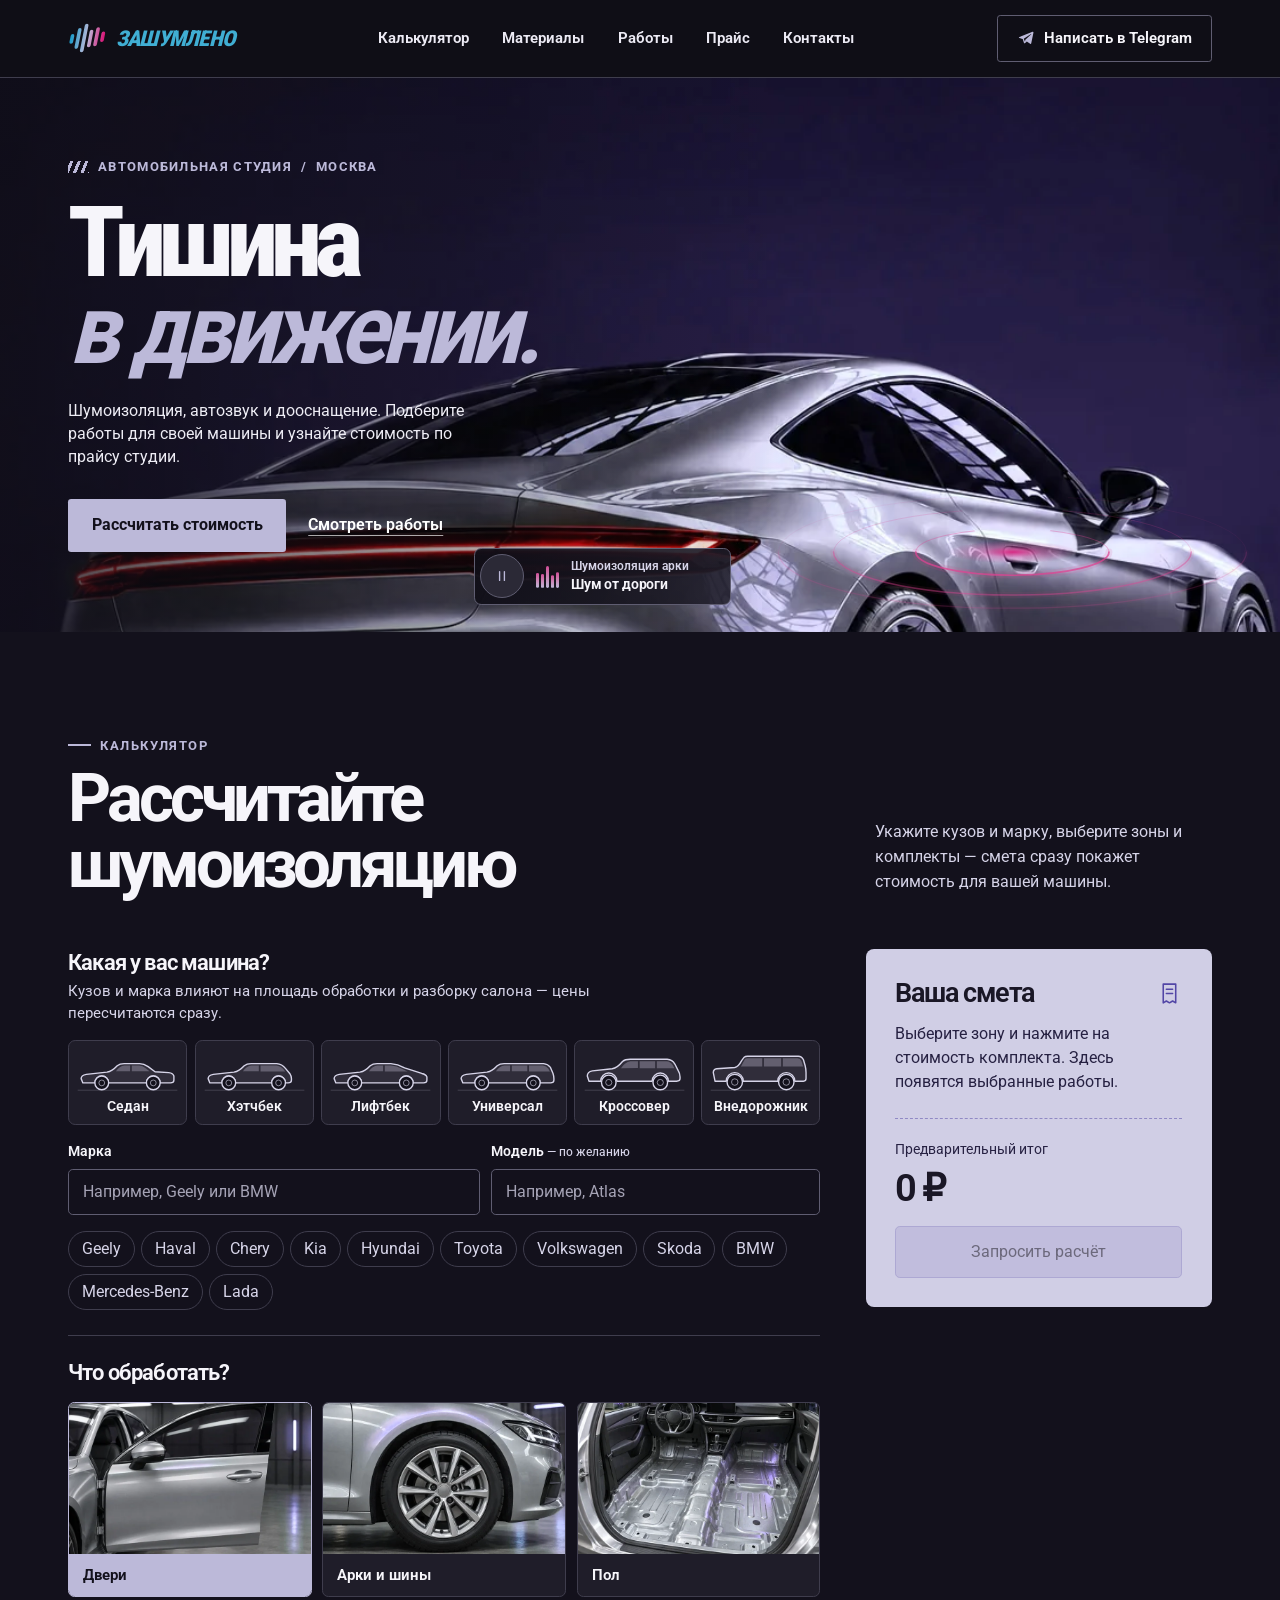
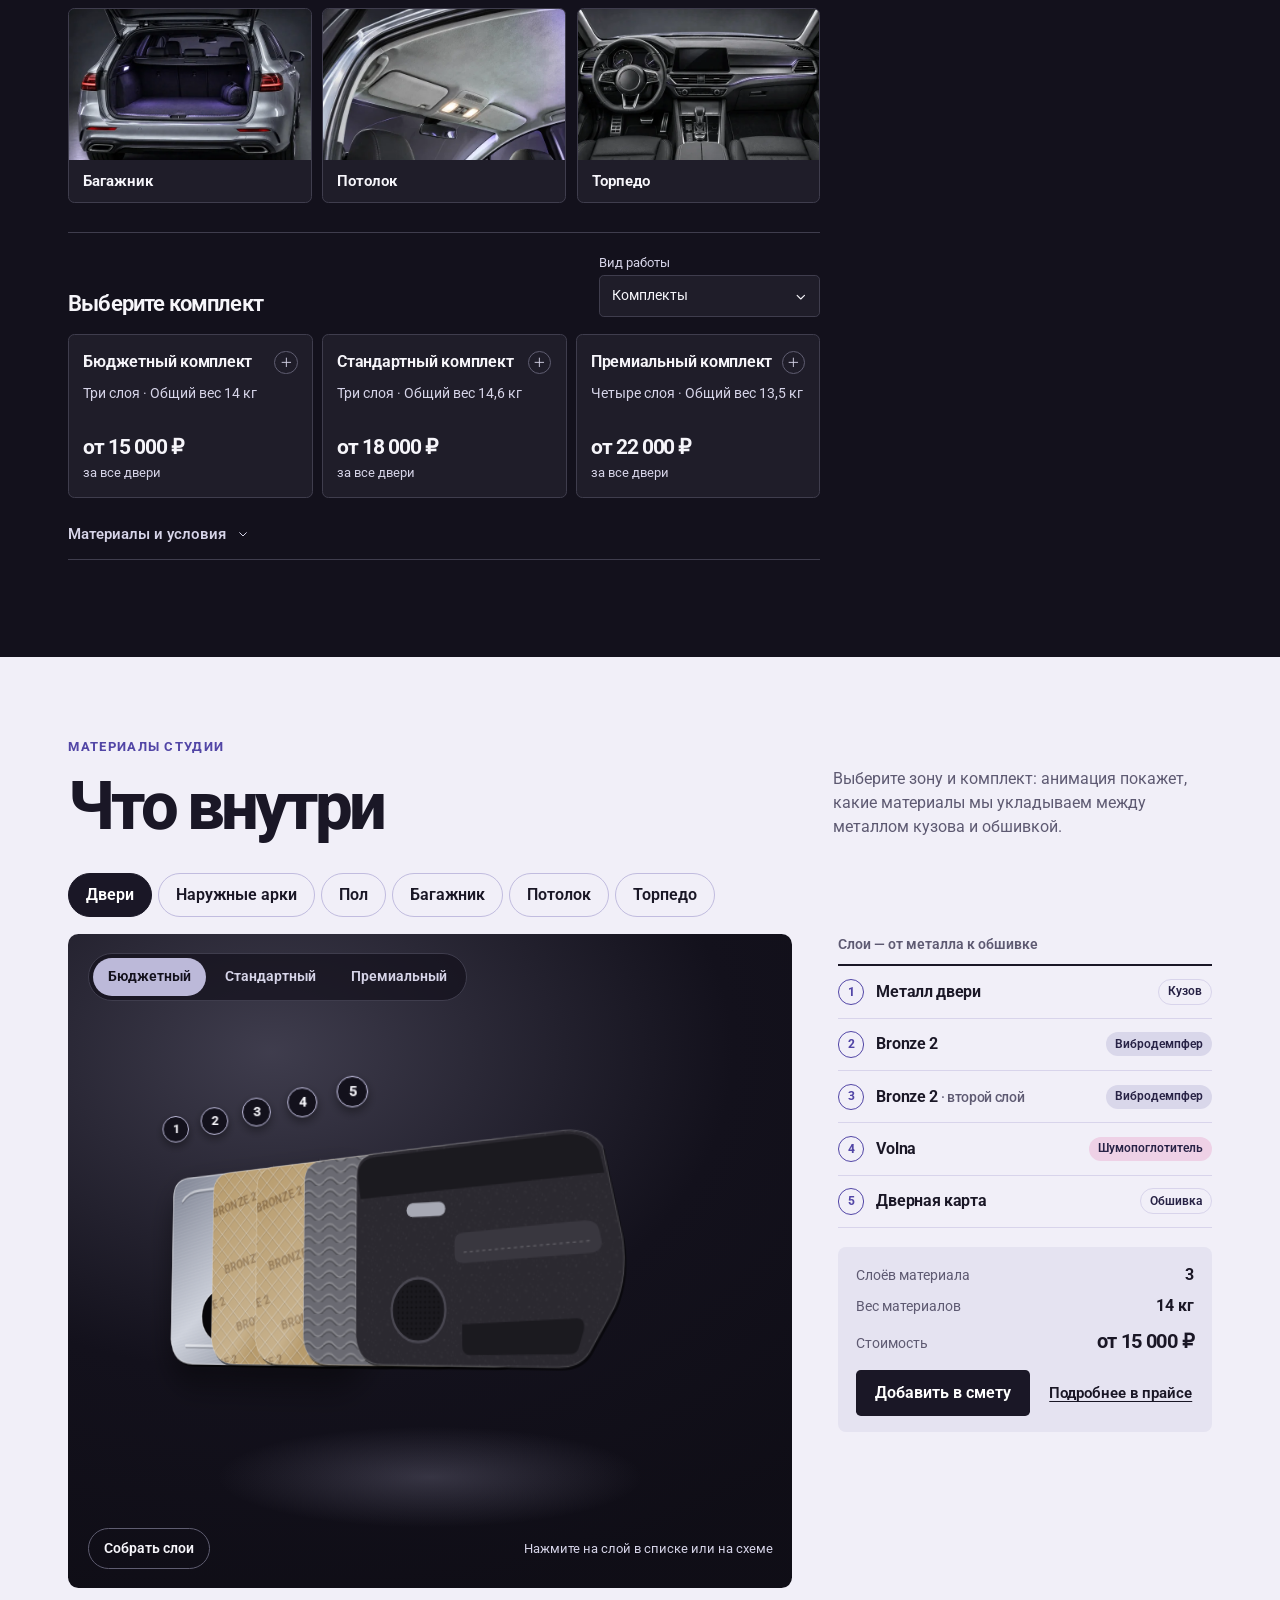
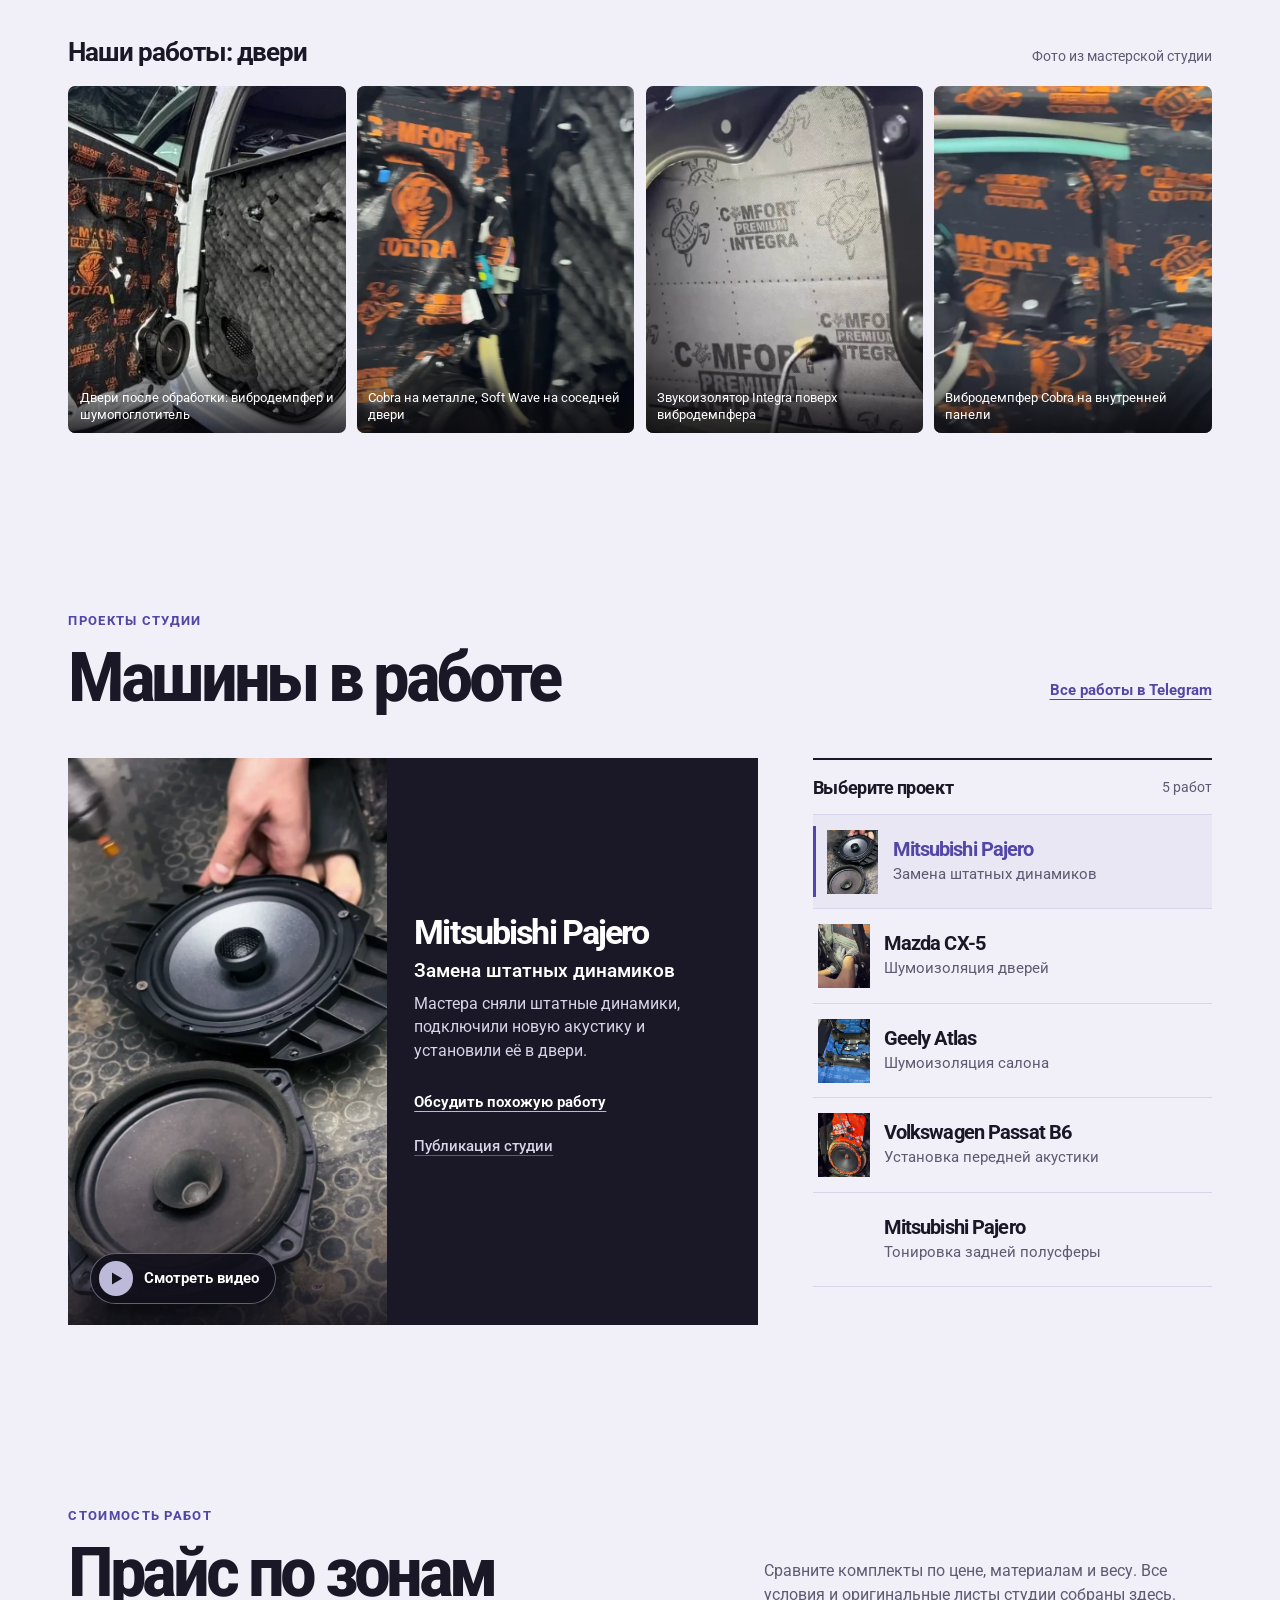
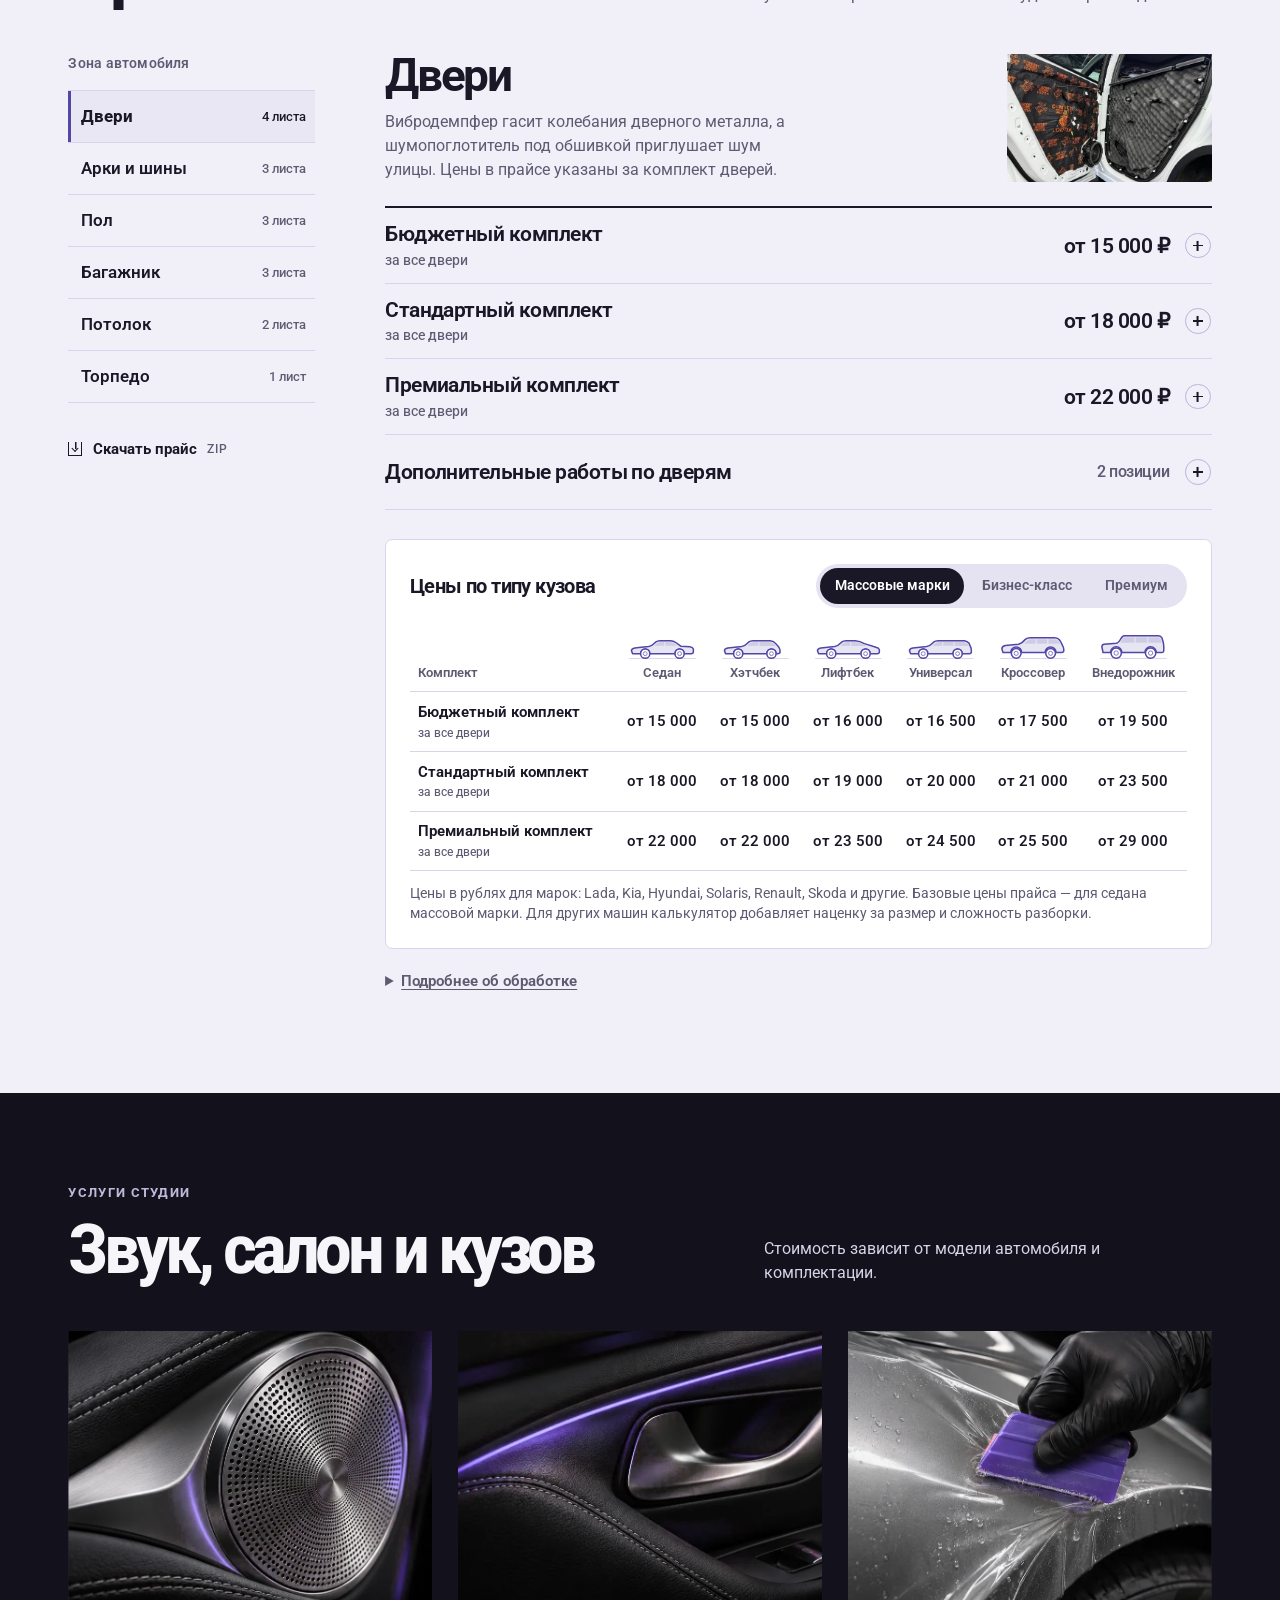
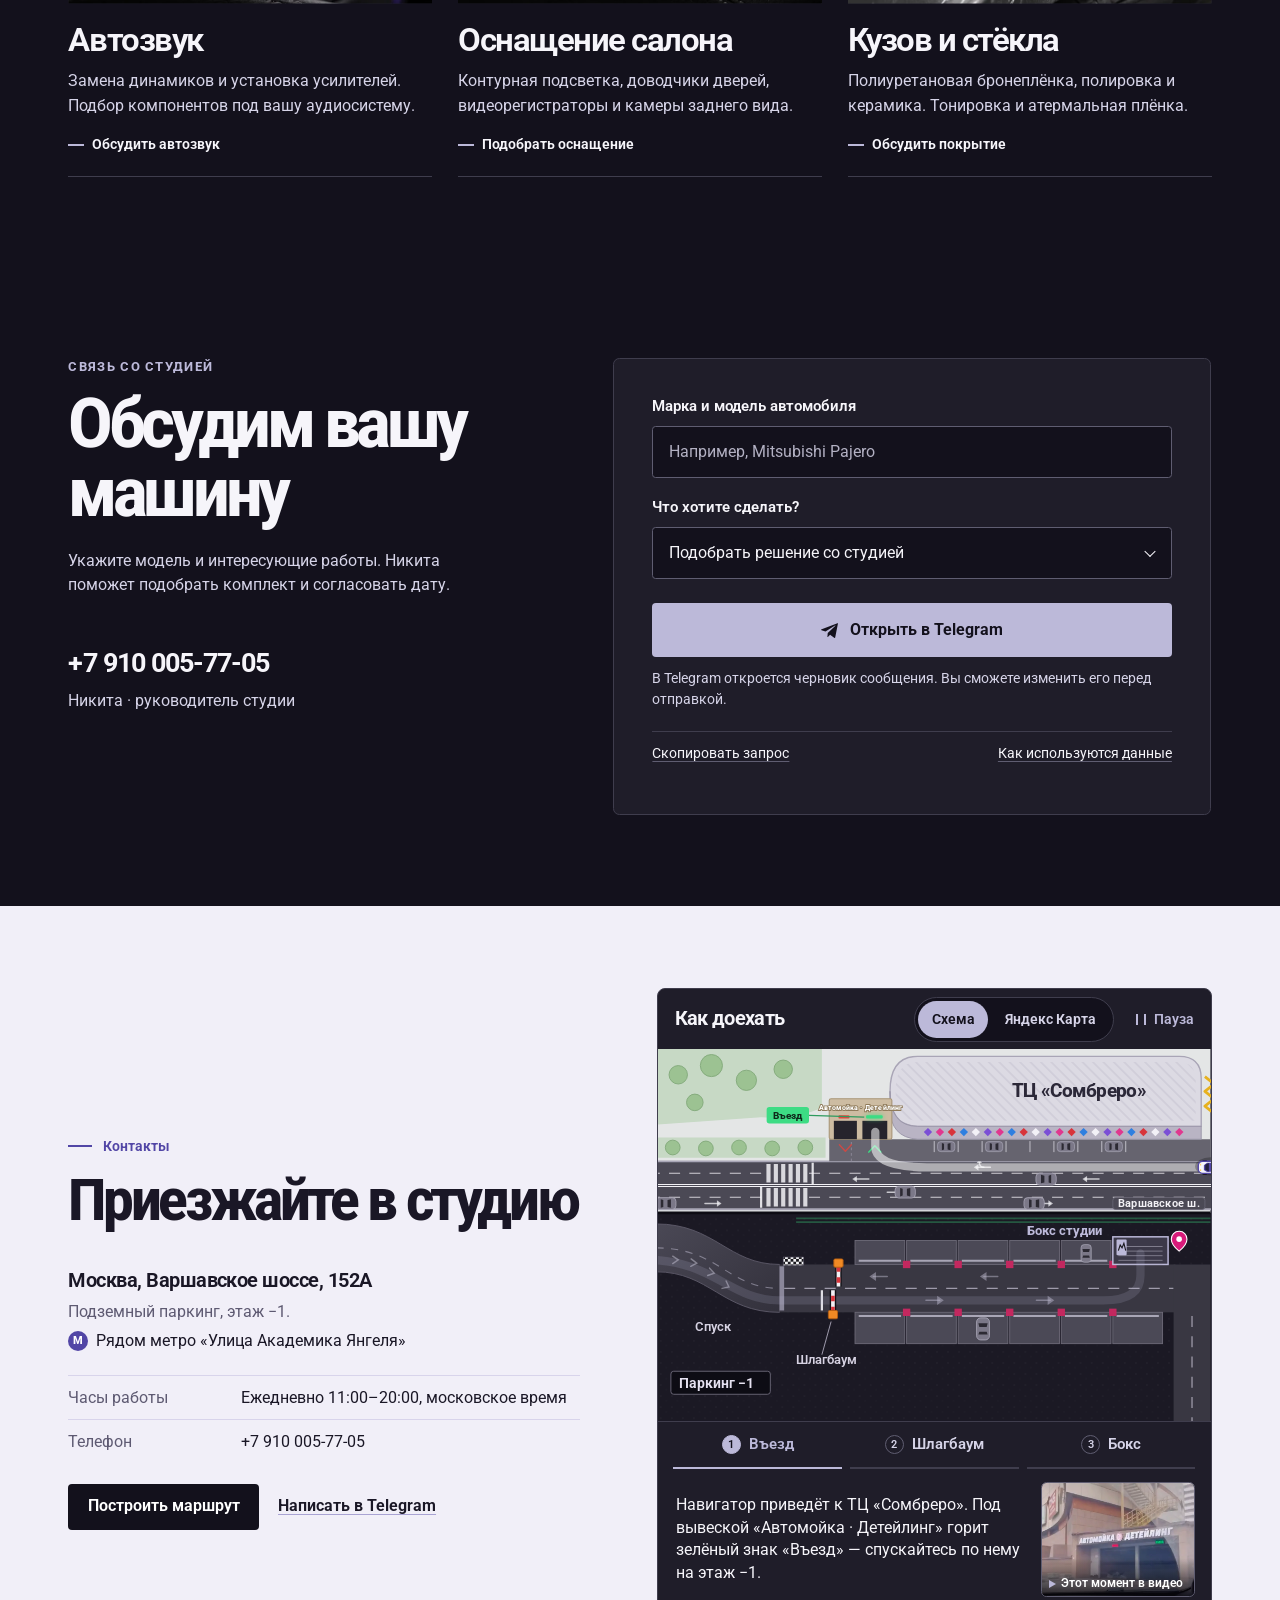
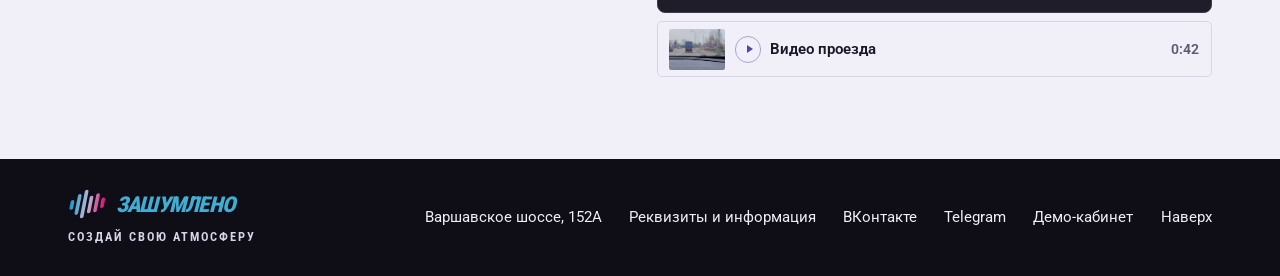
==== commit 2800d9d7: "Демо: доработка анимаций и кабинета Обложка: ровные волны у колеса, подпись не закрывает колесо, ани" ====
--- a/index.html
+++ b/index.html
@@ -76,7 +76,7 @@
       <div class="wrap cover-inner">
         <div class="cover-copy">
           <div class="cover-kicker"><span class="racing-stripes" aria-hidden="true"></span><span data-hero-kicker>Автомобильная студия</span><span aria-hidden="true">/</span><span data-hero-city>Москва</span></div>
-          <h1 data-hero-title><span class="hero-line">Тишина</span><br><span class="hero-line">в движении.</span></h1>
+          <h1 data-hero-title><span class="hero-line">Тишина</span><br><span class="hero-line">в&nbsp;движении.</span></h1>
           <p data-hero-desc>Шумоизоляция, автозвук и дооснащение. Подберите работы для своей машины и узнайте стоимость по прайсу студии.</p>
           <div class="cover-actions">
             <a data-primary class="hero-primary" href="#calculator"><span data-hero-button-label>Рассчитать стоимость</span></a>
--- a/v2/site.css
+++ b/v2/site.css
@@ -73,7 +73,7 @@
 .cover-kicker,.eyebrow { font-weight: 720; font-size: .8125rem; line-height: 1.4; text-transform: uppercase; letter-spacing: .1em; }
 .cover-kicker { display: flex; flex-wrap: wrap; align-items: center; gap: .55rem; margin-bottom: clamp(1.15rem,1.8vw,2rem); color: var(--accent); }
 .racing-stripes { width: 1.3rem; height: .72rem; background: repeating-linear-gradient(112deg,transparent 0 2px,currentColor 2px 5px,transparent 5px 7px); }
-.cover h1 { font-weight: 840; font-stretch: 84%; font-size: clamp(4.6rem,7.65vw,8.75rem); letter-spacing: -.071em; line-height: .89; }
+.cover h1 { font-weight: 840; font-stretch: 84%; font-size: clamp(4.6rem,7.65vw,7.85rem); letter-spacing: -.071em; line-height: .89; }
 .cover h1 .hero-line { display: block; max-width: 100%; }
 .cover h1 br { display: none; }
 .cover h1 .hero-line:last-child { color: var(--accent); font-weight: 640; font-style: italic; letter-spacing: -.066em; }
--- a/v2/layers.css
+++ b/v2/layers.css
@@ -43,11 +43,12 @@
   transition-delay: calc(var(--i) * 130ms);
 }
 .ly-art { position: absolute; inset: 0; width: 100%; height: 100%; overflow: visible; pointer-events: none; transition: opacity .45s ease, filter .3s ease; transition-delay: inherit; }
-.ly-stage[data-phase="fly"] .ly-layer { transform: translate3d(calc(var(--i) * var(--dx)), calc(var(--i) * var(--dy)), calc(300px + var(--i) * 40px)); transition: none; }
+.ly-stage[data-phase="fly"] .ly-layer { transform: translate3d(calc(var(--i) * var(--dx)), calc(var(--i) * var(--dy)), calc(180px + var(--i) * 30px)); transition: none; }
 .ly-stage[data-phase="fly"] :is(.ly-art, .ly-badge) { opacity: 0; transition: none; }
 .ly-stage[data-phase="closed"] { --spread: 0; }
 .ly-stage[data-phase="open"] { --spread: 1; }
-.ly-stage[data-phase="open"] .ly-layer { transition-delay: calc(var(--i) * 55ms); }
+/* The stack opens from the top sheet down, so a lower sheet never slides over the ones above it. */
+.ly-stage[data-phase="open"] .ly-layer { transition-delay: calc((var(--n) - 1 - var(--i)) * 55ms); }
 .ly-layer[data-type="base"] .ly-art { filter: drop-shadow(0 18px 18px rgb(0 0 0 / .45)); }
 .ly-scene.has-active .ly-layer, .ly-scene.has-active .ly-art { transition-delay: 0s; }
 .ly-scene.has-active .ly-layer:not(.is-active) .ly-art { filter: brightness(.45) saturate(.55); }
@@ -61,6 +62,9 @@
   transition: opacity .3s ease;
 }
 .ly-stage[data-phase="closed"] .ly-badge { opacity: 0; }
+/* Numbers appear once their sheet has moved apart from the others. */
+.ly-stage[data-phase="open"] .ly-badge { transition: opacity .3s ease calc(.42s + (var(--n) - 1 - var(--i)) * 55ms); }
+.ly-scene.has-active .ly-badge { transition-delay: 0s; }
 .ly-layer.is-active .ly-badge { background: var(--accent); color: var(--on-accent); }
 .ly-controls { position: relative; z-index: 2; display: flex; flex-wrap: wrap; align-items: center; justify-content: space-between; gap: .3rem 1rem; }
 .ly-toggle { min-height: 2.6rem; padding: .3rem .95rem; border: 1px solid var(--line-dark-strong); border-radius: 2rem; background: transparent; color: var(--on-dark); font-size: .88rem; font-weight: 620; }
--- a/v2/motion.css
+++ b/v2/motion.css
@@ -13,7 +13,8 @@
 }
 
 @media (prefers-reduced-motion: no-preference) {
-  #top.motion-cover-coming [data-hero-image] {
+  /* The acoustic overlay is drawn on the photo, so it settles together with it. */
+  #top.motion-cover-coming :is([data-hero-image], .acoustics-demo) {
     transform-origin: 74% 54%;
     animation: zs-cover-arrives 1250ms cubic-bezier(.18,.77,.22,1) both;
   }
@@ -74,7 +75,7 @@
 }
 
 @media (max-width: 47rem) and (prefers-reduced-motion: no-preference) {
-  #top.motion-cover-coming [data-hero-image] { animation-duration: 850ms; }
+  #top.motion-cover-coming :is([data-hero-image], .acoustics-demo) { animation-duration: 850ms; }
   #top.motion-cover-coming [data-hero-title] > span { animation-duration: 530ms; }
 }
 
--- a/v2/hero-acoustics.css
+++ b/v2/hero-acoustics.css
@@ -8,8 +8,10 @@
 }
 .acoustics-demo > svg { position: absolute; display: block; max-width: none; overflow: visible; }
 .cover:has(.acoustics-demo) .cover-inner { position: relative; z-index: 1; }
-.acoustics-ring { fill: none; stroke: color-mix(in srgb, var(--spark) 82%, #fff); stroke-linejoin: round; }
+.acoustics-ring { fill: none; stroke: color-mix(in srgb, var(--spark) 82%, #fff); stroke-linecap: round; }
 .acoustics-ring-calm { stroke: color-mix(in srgb, var(--accent) 85%, #fff); }
+.acoustics-ring-far { opacity: .42; }
+.acoustics-ring-halo { opacity: .16; }
 .acoustics-halo { fill: none; stroke: color-mix(in srgb, var(--night) 55%, transparent); stroke-width: 8; stroke-linecap: round; stroke-dasharray: 1 1; }
 .acoustics-layer { fill: none; stroke: color-mix(in srgb, var(--accent) 60%, #fff); stroke-width: 3.2; stroke-linecap: round; stroke-dasharray: 1 1; }
 .acoustics-sweep { fill: none; stroke: #fff; stroke-width: 4.4; stroke-linecap: round; stroke-dasharray: .08 1.2; }
@@ -17,7 +19,8 @@
 [data-head] { fill: #fff; }
 .acoustics-caption {
   position: absolute;
-  right: max(var(--gutter, 5vw), calc((100% - var(--measure, 91rem)) / 2));
+  /* Under the rear bumper: the rings around the wheel stay in view. */
+  left: 37%;
   bottom: clamp(.9rem, 2.1vw, 2.1rem);
   z-index: 2;
   display: inline-flex;
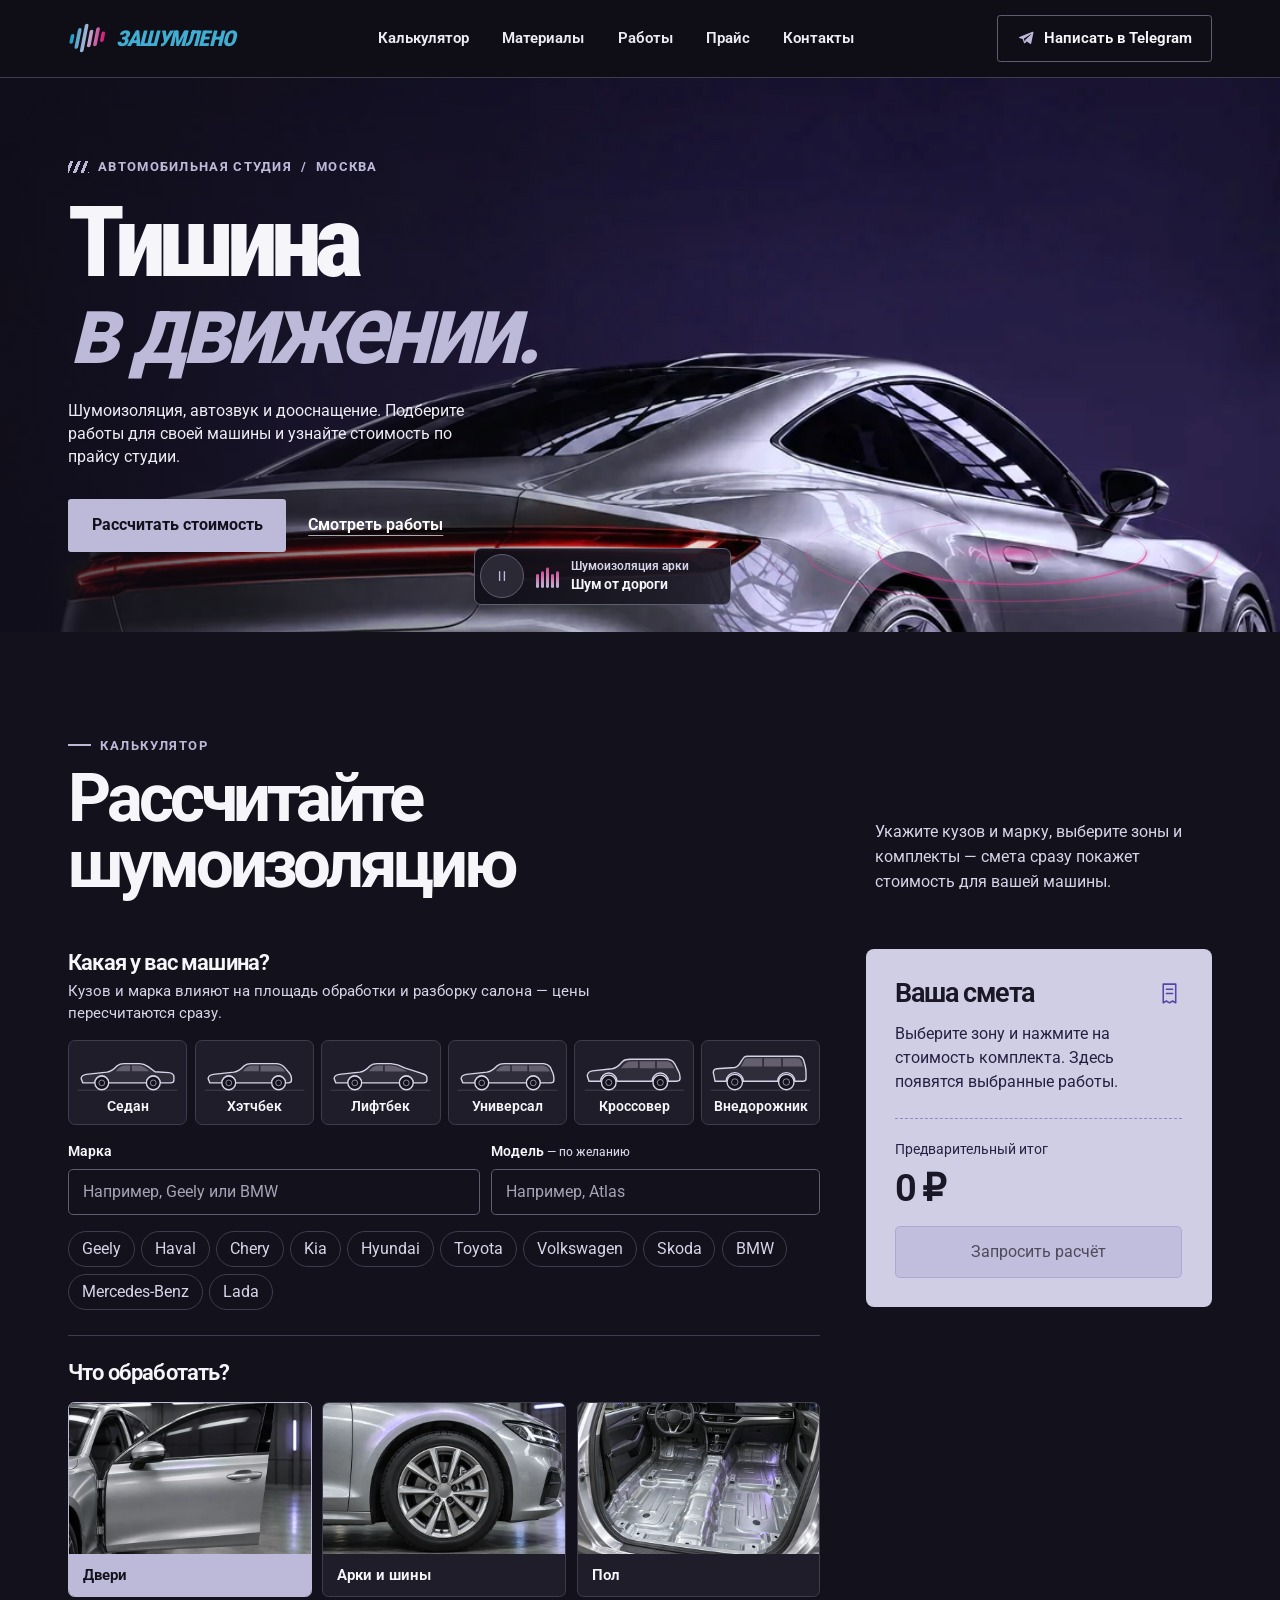
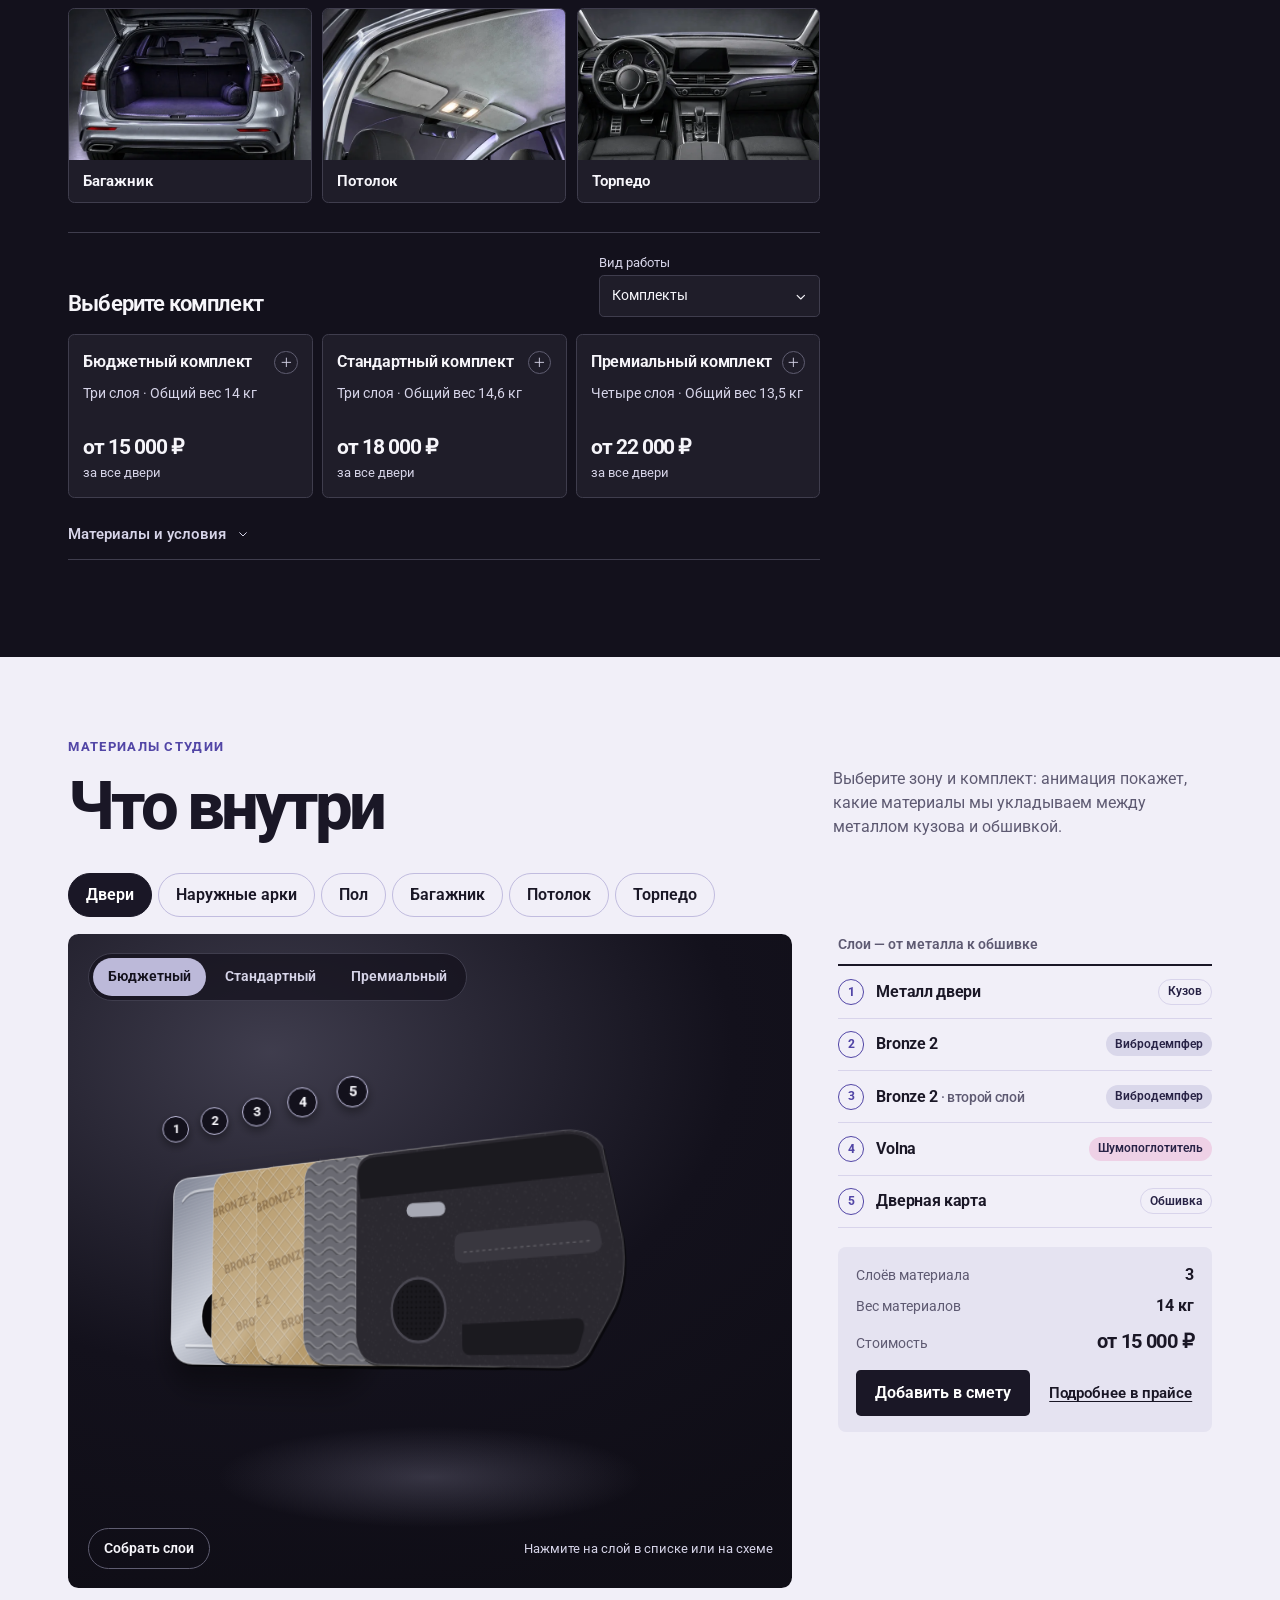
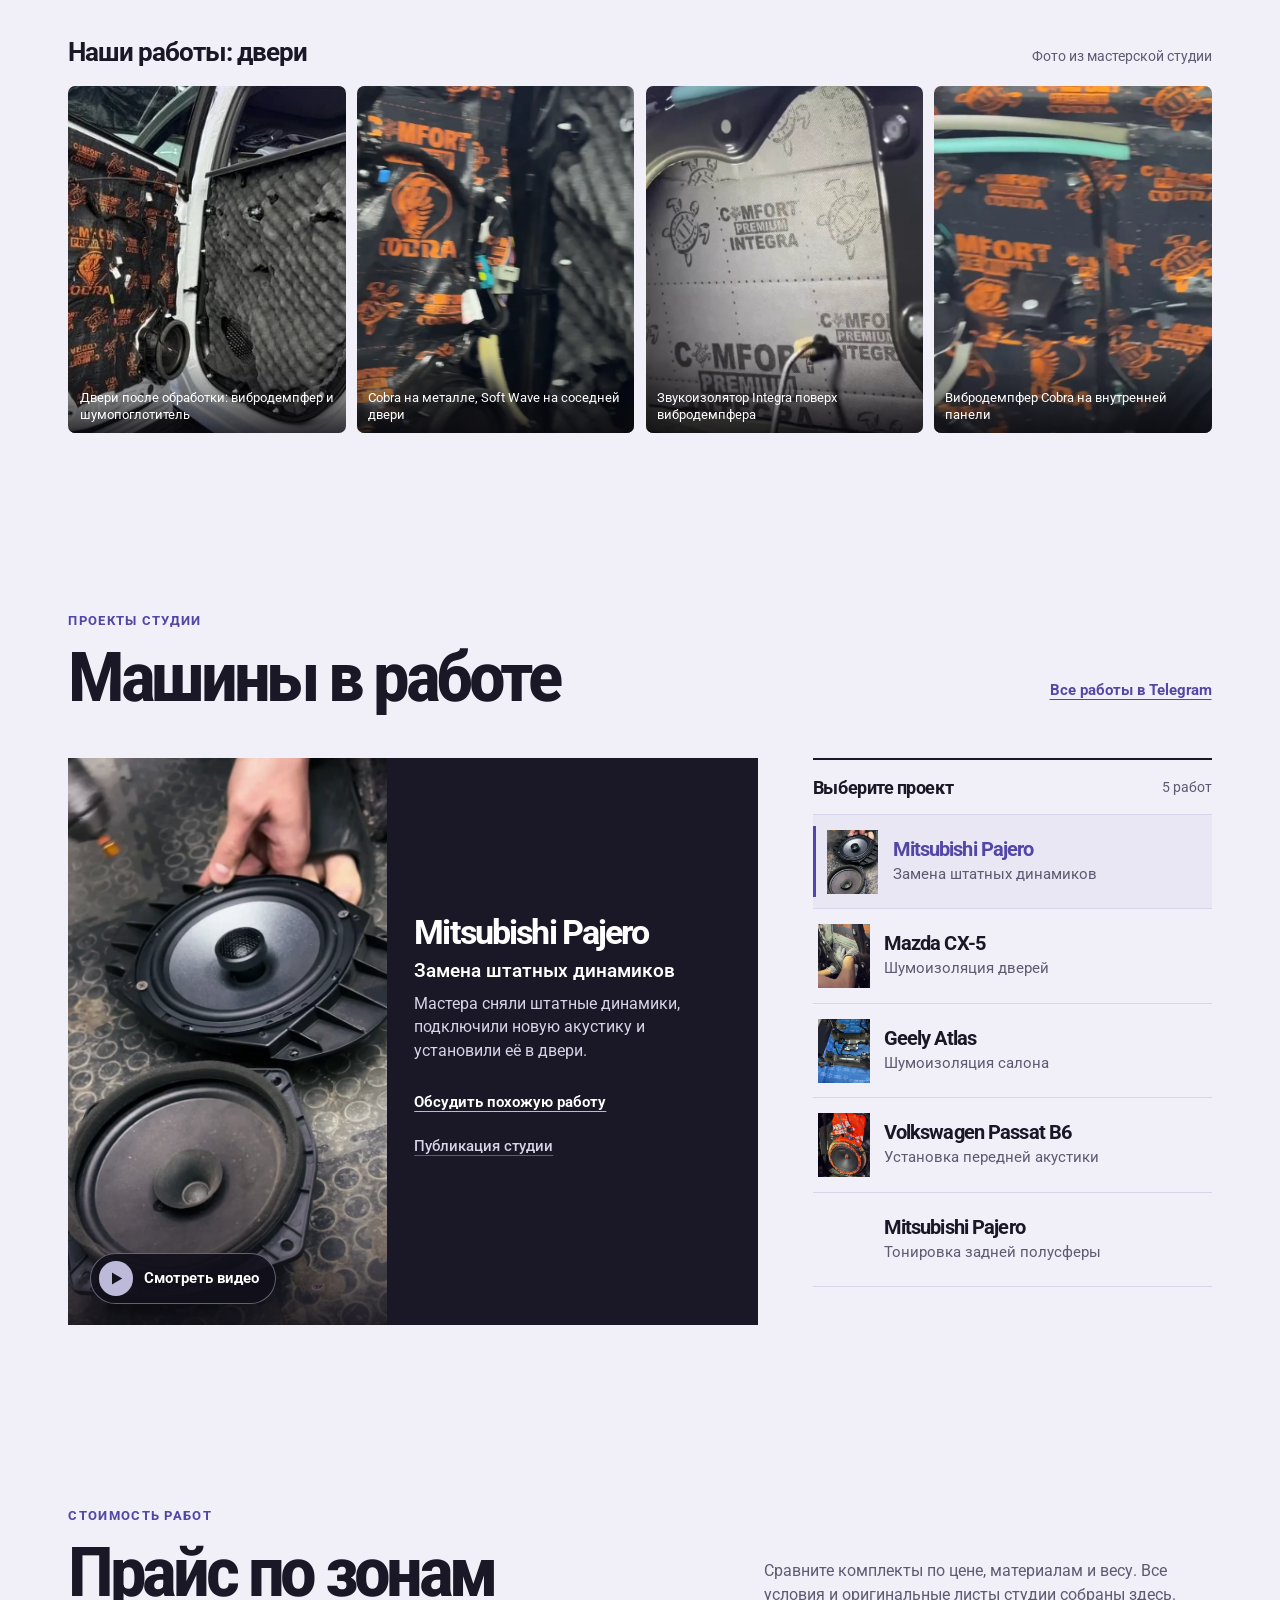
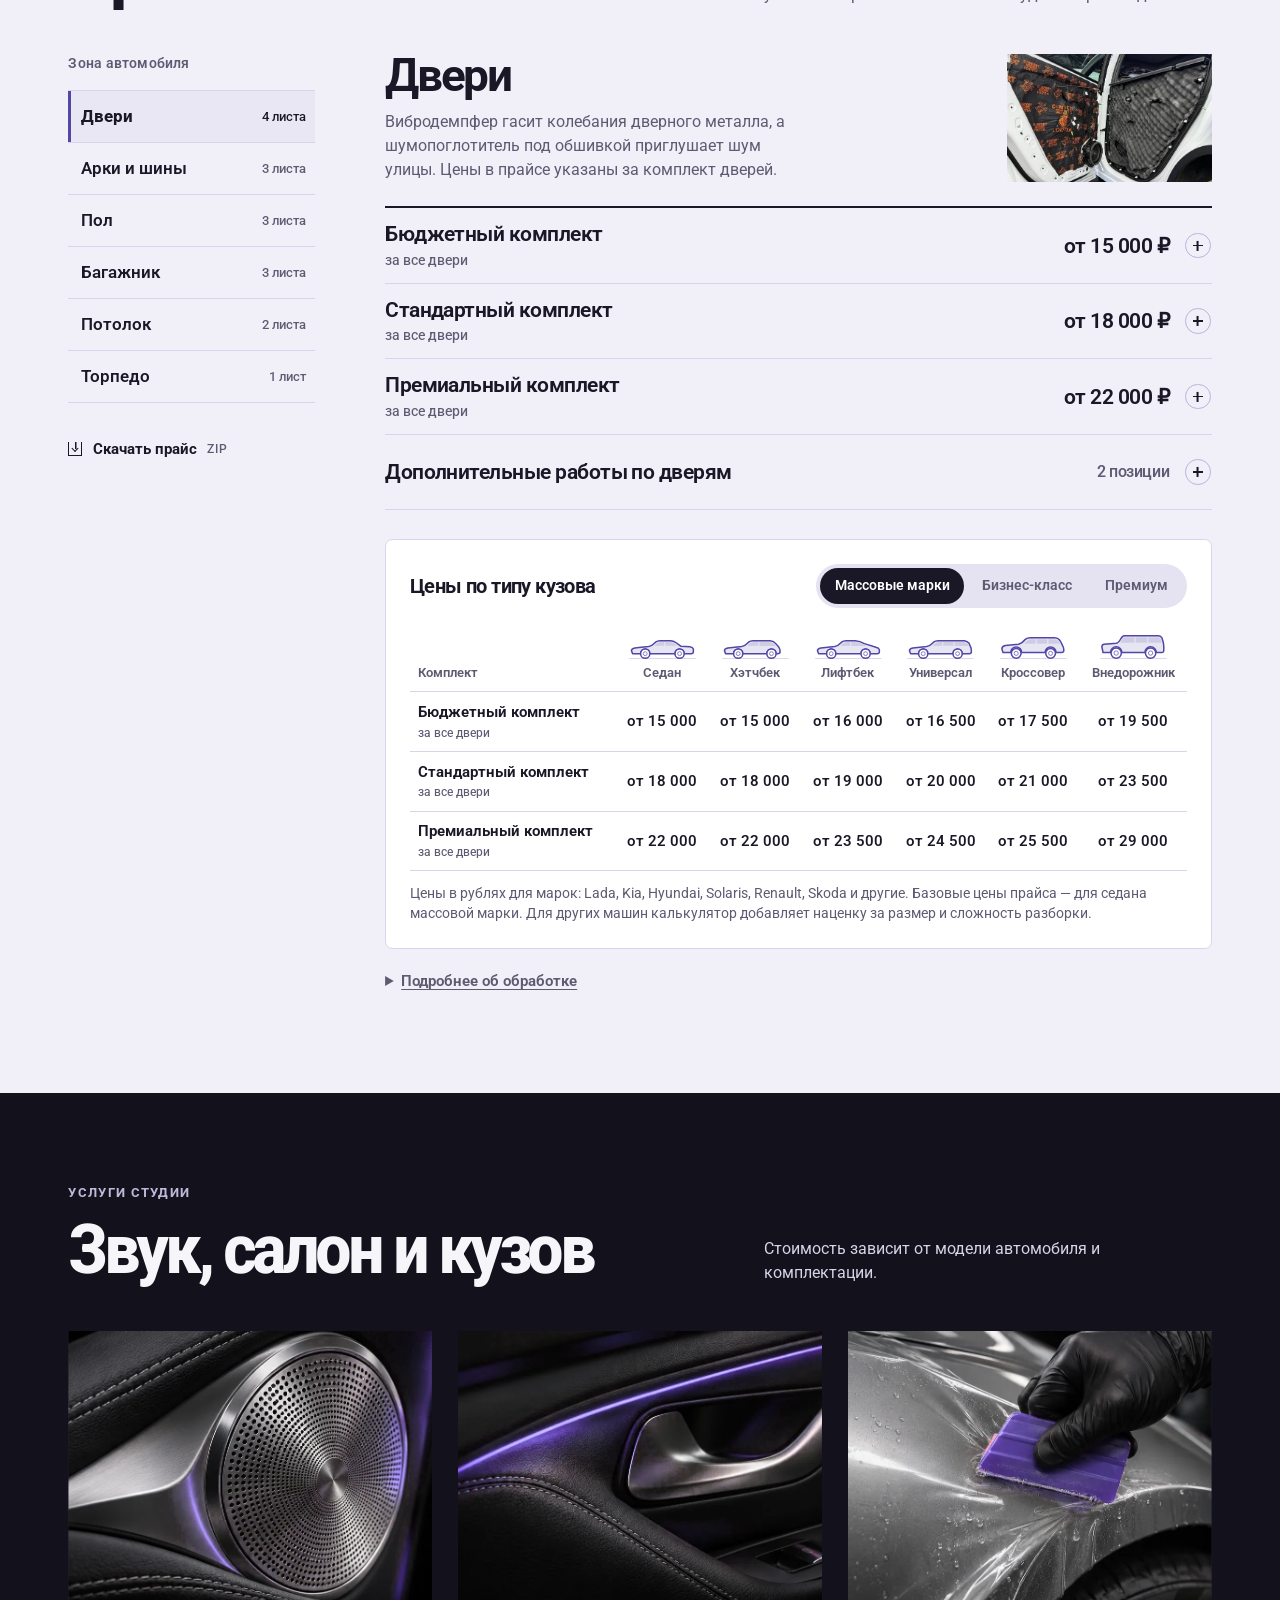
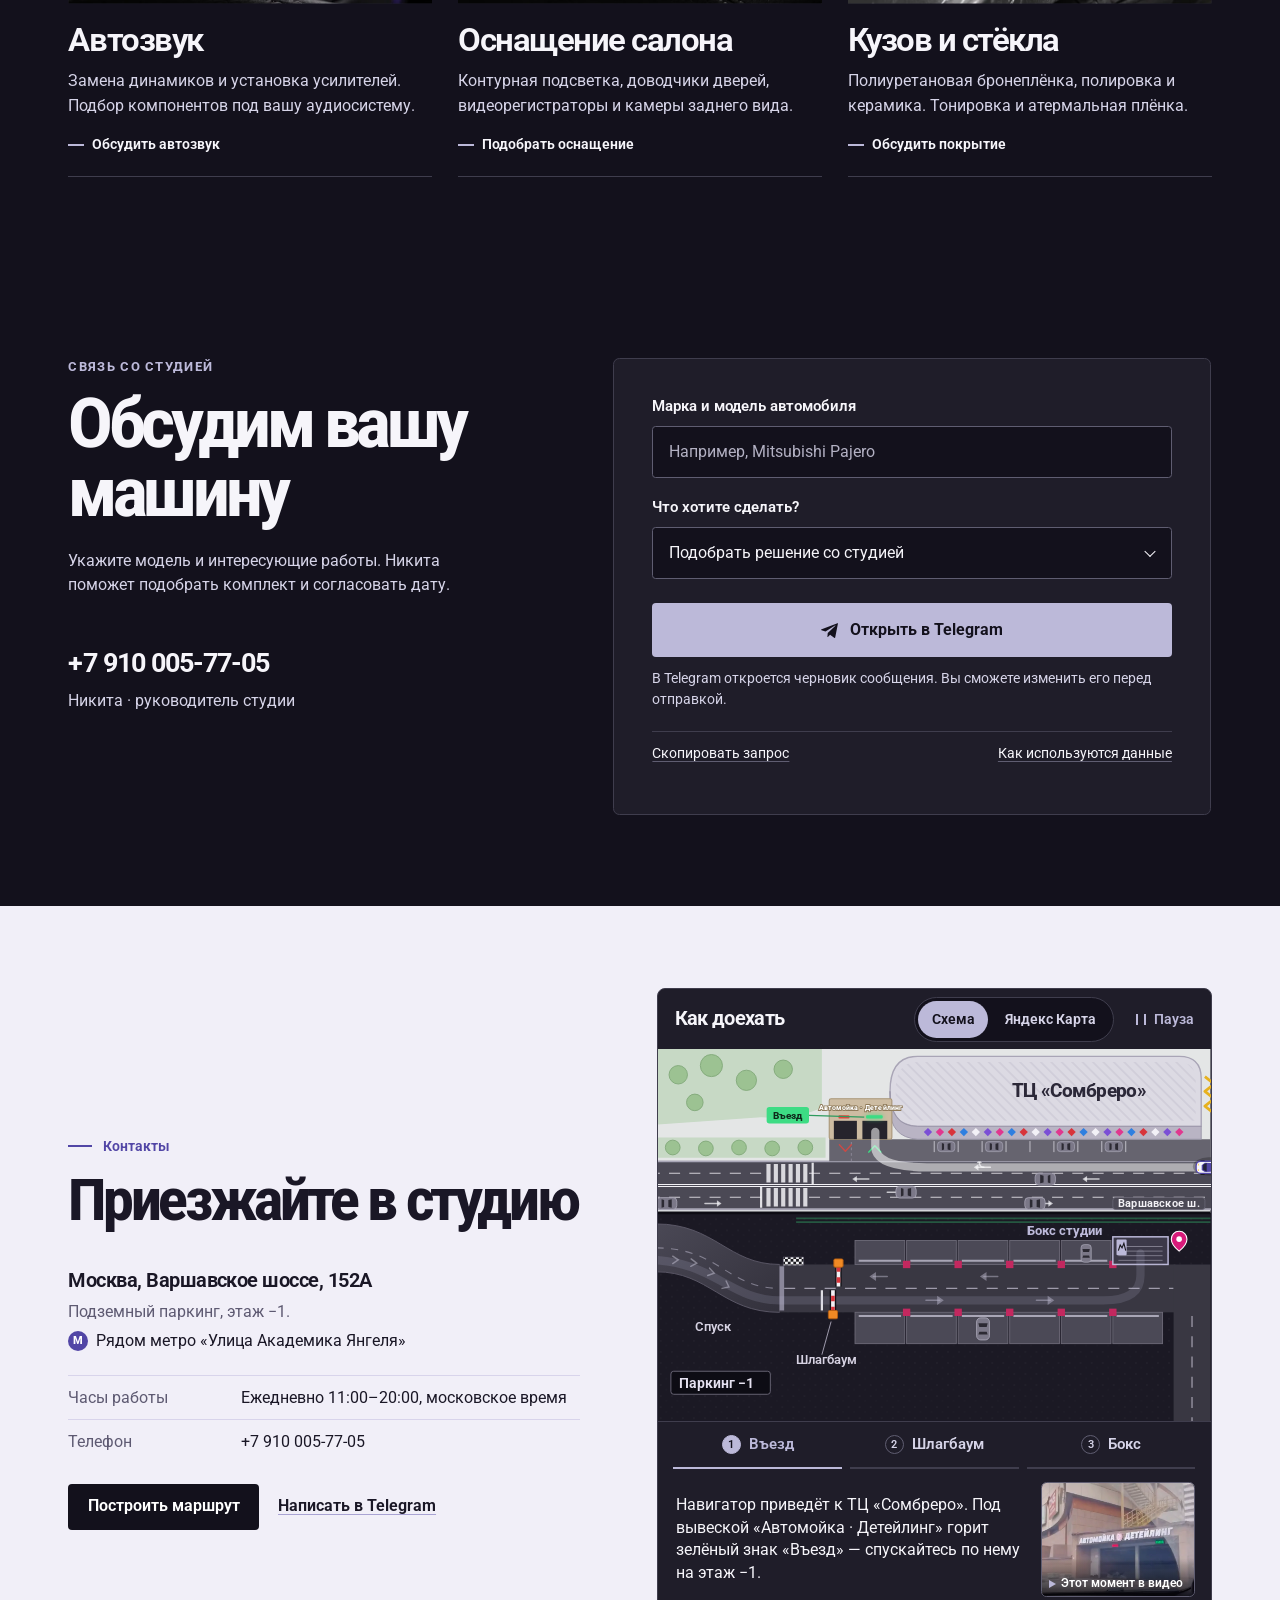
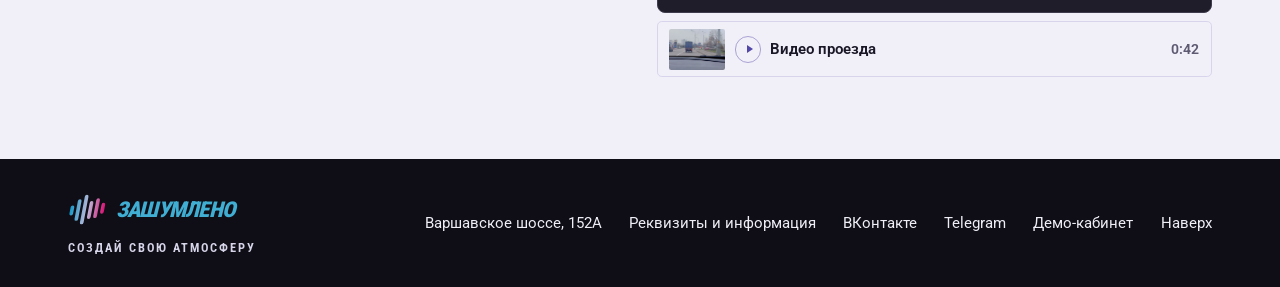
==== commit 2ace1507: "Демо: исправления по итогам проверки сайта Цена наружных арок в «Что внутри», таблица кузовов и груп" ====
--- a/index.html
+++ b/index.html
@@ -89,32 +89,32 @@
     <section id="layers" aria-label="Материалы шумоизоляции"><div class="wrap"><div data-layers></div></div></section>
     <section id="works" class="content-section" aria-labelledby="works-title">
       <div class="wrap">
-        <div class="section-intro"><div><p class="eyebrow" data-section-kicker>Из мастерской</p><h2 data-section-title id="works-title">Работы студии</h2></div><div class="intro-aside"><p data-section-desc></p><a data-channel href="https://t.me/ZaShumlenoAvto" target="_blank" rel="noopener noreferrer">Все работы в Telegram</a></div></div>
+        <div class="section-intro"><div><p class="eyebrow" data-section-kicker>Проекты студии</p><h2 data-section-title id="works-title">Машины в работе</h2></div><div class="intro-aside"><p data-section-desc></p><a data-channel href="https://t.me/ZaShumlenoAvto" target="_blank" rel="noopener noreferrer">Все работы в Telegram</a></div></div>
         <div data-cases></div>
       </div>
     </section>
     <section id="prices" class="content-section v2-paper" aria-labelledby="prices-title">
       <div class="wrap">
-        <div class="section-intro"><div><p class="eyebrow" data-section-kicker>Каталог</p><h2 data-section-title id="prices-title">Прайс студии</h2></div><p data-section-desc>Цены, состав и материалы для каждой зоны автомобиля. Внутри — оригинальные листы студии.</p></div>
+        <div class="section-intro"><div><p class="eyebrow" data-section-kicker>Стоимость работ</p><h2 data-section-title id="prices-title">Прайс по зонам</h2></div><p data-section-desc>Сравните комплекты по цене, материалам и весу. Все условия и оригинальные листы студии собраны здесь.</p></div>
         <div data-rates></div>
       </div>
     </section>
     <section id="services" class="content-section services-section" aria-labelledby="services-title">
       <div class="wrap">
-        <div class="section-intro"><div><p class="eyebrow" data-section-kicker>Дооснащение</p><h2 data-section-title id="services-title">Ещё для автомобиля</h2></div><p data-section-desc>От новой акустики до защиты кузова. Выберите направление для консультации.</p></div>
+        <div class="section-intro"><div><p class="eyebrow" data-section-kicker>Услуги студии</p><h2 data-section-title id="services-title">Звук, салон и кузов</h2></div><p data-section-desc>Стоимость зависит от модели автомобиля и комплектации.</p></div>
         <div data-services></div>
       </div>
     </section>
     <section id="request" class="content-section brief-section" aria-labelledby="brief-title">
       <div class="wrap brief-layout">
-        <div class="section-intro brief-intro"><div><p class="eyebrow" data-section-kicker>Связь со студией</p><h2 data-section-title id="brief-title">Обсудим вашу машину?</h2></div>
-          <p data-section-desc>Укажите модель и желаемые работы. В Telegram откроется черновик сообщения для студии.</p>
+        <div class="section-intro brief-intro"><div><p class="eyebrow" data-section-kicker>Связь со студией</p><h2 data-section-title id="brief-title">Обсудим вашу машину</h2></div>
+          <p data-section-desc>Укажите модель и интересующие работы. Никита поможет подобрать комплект и согласовать дату.</p>
           <div class="brief-contact"><a data-phone href="tel:+79100057705">+7 910 005-77-05</a><span><span data-person>Никита</span> · <span data-role>руководитель студии</span></span></div>
         </div>
         <div data-quote></div>
       </div>
     </section>
-    <section id="studio" class="content-section" aria-label="Контакты студии"><div class="wrap"><div data-visit></div></div></section>
+    <section id="studio" class="content-section" aria-label="Контакты студии"><div class="wrap"><div data-visit><div class="visit-info"><p class="visit-kicker">Контакты</p><h2 class="visit-title">Приезжайте в студию</h2><address class="visit-address"><strong>Москва, Варшавское шоссе, 152А</strong><span>Подземный паркинг, этаж −1.</span><span class="visit-metro">Рядом метро «Улица Академика Янгеля»</span></address><p>Ежедневно 11:00–20:00. Телефон: <a href="tel:+79100057705">+7 910 005-77-05</a>, <a href="https://t.me/Zashumleno" target="_blank" rel="noopener noreferrer">написать в Telegram</a>.</p></div></div></div></section>
     <noscript><p class="wrap no-script">Для калькулятора и обновляемого прайса включите JavaScript. <a href="https://t.me/Zashumleno">Связаться со студией в Telegram</a></p></noscript>
   </main>
   <footer class="footer"><div class="wrap foot-row">
--- a/v2/site.css
+++ b/v2/site.css
@@ -51,7 +51,7 @@
 .site-notice a { font-weight: 700; }
 .site-head { position: relative; background: var(--night-deep); color: var(--on-dark); border-bottom: 1px solid var(--line-dark); z-index: 20; }
 .head-row { min-height: 4.8rem; display: flex; align-items: center; justify-content: space-between; gap: 1rem; }
-.wordmark { display: inline-flex; flex: none; align-items: center; gap: .46rem; text-decoration: none; }
+.wordmark { display: inline-flex; flex: none; align-items: center; gap: .46rem; min-height: 2.75rem; text-decoration: none; }
 .wordmark img { width: 2.5rem; height: 2.05rem; object-fit: contain; }
 .wordmark [data-brand-name] { font-size: clamp(1.18rem, 1.7vw, 1.55rem); line-height: 1; font-weight: 880; font-stretch: 80%; font-style: italic; letter-spacing: -.035em; color: color-mix(in srgb, var(--accent-alt) 78%, white); }
 .topnav, .foot-row nav { display: flex; align-items: center; }
--- a/v2/estimate.css
+++ b/v2/estimate.css
@@ -60,7 +60,7 @@
 .est-details-content { display: grid; gap: 1.1rem; padding: .65rem 0 1.3rem; }
 .est-detail strong { font-size: 1rem; line-height: 1.3; }
 .est-detail p { margin: .32rem 0; max-width: 72ch; font-size: .94rem; line-height: 1.45; color: var(--muted-on-dark); }
-.est-catalog-link { justify-self: start; color: var(--accent); text-underline-offset: .18em; }
+.est-catalog-link { justify-self: start; display: inline-flex; align-items: center; min-height: 2.75rem; color: var(--accent); text-underline-offset: .18em; }
 .est-receipt { isolation: isolate; position: sticky; top: 1.2rem; display: flex; flex-direction: column; align-self: start; min-width: 0; padding: clamp(1.3rem, 2.3vw, 2.3rem); color: var(--ink); background: var(--receipt-surface); border-radius: .5rem; }
 .est-receipt-head { display: flex; align-items: center; justify-content: space-between; gap: 1rem; }
 .est-receipt-head h3 { font-size: clamp(1.55rem, 2.1vw, 2.4rem); line-height: 1.13; font-weight: 650; letter-spacing: -.045em; margin: 0; color: var(--ink); }
@@ -85,7 +85,7 @@
 .est-total-amount { display: block; color: var(--ink); margin: .35rem 0 1.15rem; font-size: clamp(1.85rem, 3vw, 3.35rem); line-height: 1.08; font-weight: 650; letter-spacing: -.055em; overflow-wrap: anywhere; font-variant-numeric: tabular-nums; }
 .est-condition { color: var(--receipt-muted); font-size: .9rem; line-height: 1.4; margin: -.5rem 0 1rem; }
 .est-request { display: block; width: 100%; min-height: 3.15rem; padding: .8rem 1rem; background: var(--dark); color: var(--on-dark); border: 1px solid transparent; border-radius: .3rem; font-size: 1rem; font-weight: 650; transition: background .2s; }
-.est-request:disabled { color: color-mix(in srgb, var(--ink) 55%, var(--receipt-surface)); background: color-mix(in srgb, var(--accent-dark) 12%, var(--receipt-surface)); border-color: var(--receipt-line); cursor: default; }
+.est-request:disabled { color: color-mix(in srgb, var(--ink) 72%, var(--receipt-surface)); background: color-mix(in srgb, var(--accent-dark) 12%, var(--receipt-surface)); border-color: var(--receipt-line); cursor: default; }
 @media (prefers-reduced-motion: no-preference) {
   .est-option { animation: est-option-enter .25s ease-out backwards; }
   .est-option:nth-child(2) { animation-delay: .035s; }
--- a/v2/layers.css
+++ b/v2/layers.css
@@ -146,7 +146,7 @@
   .ly-stage { aspect-ratio: 1 / 1.02; }
   .ly-scene[data-fan="up"] { inset: 40% 11% 3% 11%; }
   .ly-packages { display: flex; justify-self: stretch; flex-wrap: nowrap; }
-  .ly-package { flex: 1 1 0; min-width: 0; padding-inline: .25rem; font-size: .8rem; letter-spacing: -.01em; white-space: nowrap; overflow: hidden; text-overflow: ellipsis; }
+  .ly-package { flex: 1 1 auto; min-width: 0; padding-inline: .25rem; font-size: .8rem; letter-spacing: -.01em; white-space: nowrap; overflow: hidden; text-overflow: ellipsis; }
   .ly-hint { display: none; }
   .ly-badge { width: 1.45rem; height: 1.45rem; font-size: .7rem; }
 }
@@ -154,3 +154,8 @@
   .ly-layer, .ly-badge, .ly-photo img { transition: none !important; }
   .ly-panel { animation: none; }
 }
+/* The narrowest phones: package names keep their whole words. */
+@media (max-width: 22rem) {
+  .ly-packages { display: flex; }
+  .ly-package { padding-inline: .2rem; font-size: .74rem; letter-spacing: -.02em; }
+}
--- a/v2/rates.css
+++ b/v2/rates.css
@@ -177,7 +177,7 @@
   text-decoration: underline; text-underline-offset: .22em; text-decoration-thickness: 1px; cursor: pointer;
 }
 .rates-inquiry { color: var(--rate-signal); }
-.rates-table .rates-inquiry { min-height: 1.6rem; }
+.rates-table .rates-inquiry { min-height: 2.75rem; display: inline-flex; align-items: center; }
 .rates-bodies { margin-top: 1.8rem; padding: clamp(1rem, 2vw, 1.5rem); background: var(--white); border: 1px solid var(--rule); border-radius: .45rem; }
 .rates-bodies-head { display: flex; flex-wrap: wrap; align-items: center; justify-content: space-between; gap: .7rem 1.2rem; margin-bottom: 1rem; }
 .rates-bodies-head h4 { margin: 0; font-size: clamp(1.15rem, 1.6vw, 1.45rem); font-weight: 680; letter-spacing: -.03em; }
@@ -219,6 +219,11 @@
 .rates-bodies-compact tr.is-current { background: color-mix(in srgb, var(--accent) 26%, var(--white)); }
 .rates-bodies-compact tr.is-current th:first-child { box-shadow: inset 3px 0 0 var(--accent-dark); }
 .rates-bodies-compact tr.is-current .rates-body-name { padding-left: .4rem; }
+@media (max-width: 24rem) {
+  .rates-bodies-compact th, .rates-bodies-compact td { padding-inline: .15rem; font-size: .78rem; }
+  .rates-bodies-compact tbody th .rates-car { display: none; }
+  .rates-bodies-compact thead th { font-size: .68rem; }
+}
 @media (max-width: 40rem) {
   .rates-bodies-scroll { display: none; }
   .rates-bodies-compact { display: table; }
@@ -281,3 +286,10 @@
   .rates-current { animation: none; }
   .rates-zone, .rates-plus, .rates-plus::after { transition: none; }
 }
+
+/* Narrow phones (320–384 px): the brand groups no longer fit in one scrolling row,
+   so they become equal columns and long names wrap onto two lines. */
+@media (max-width: 24rem) {
+  .rates-classes { display: grid; grid-template-columns: repeat(auto-fit, minmax(4.75rem, 1fr)); overflow: visible; border-radius: 1.1rem; }
+  .rates-classes .rates-class { white-space: normal; line-height: 1.15; padding: .35rem .3rem; border-radius: .85rem; }
+}
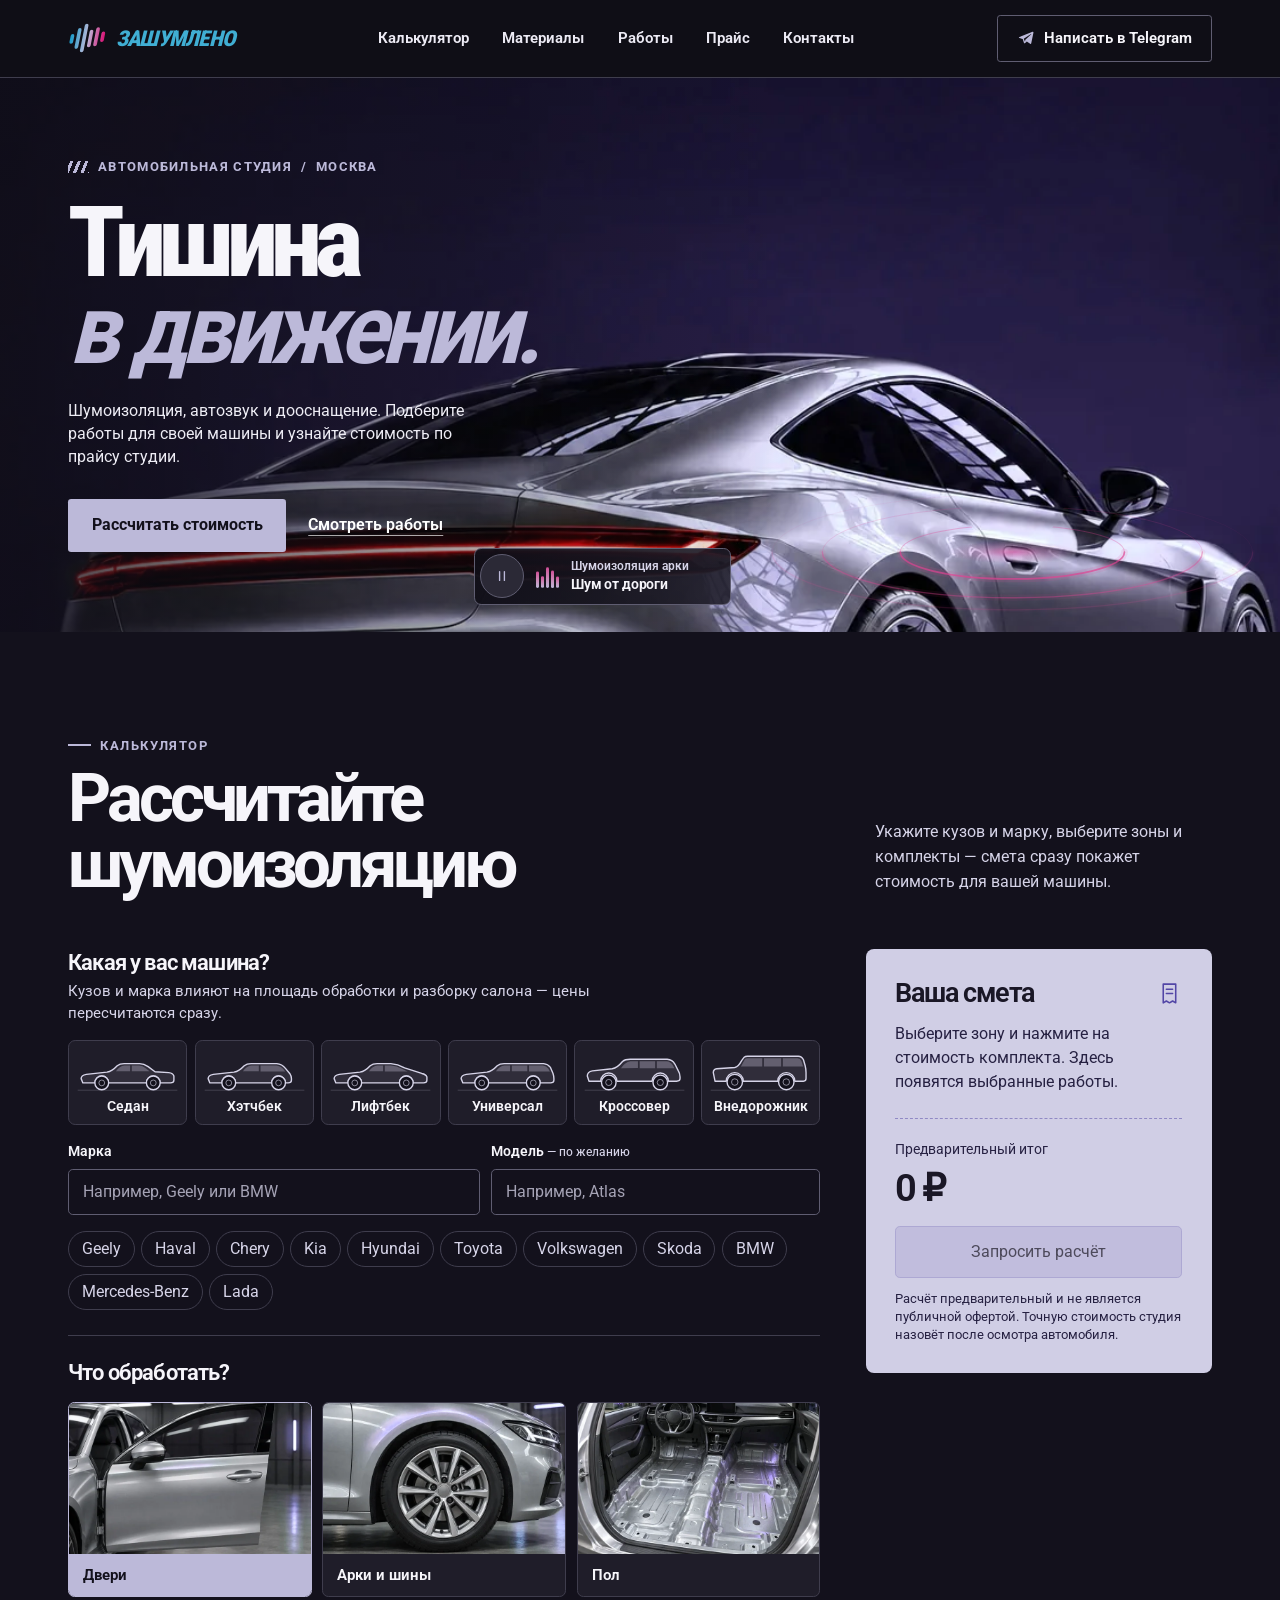
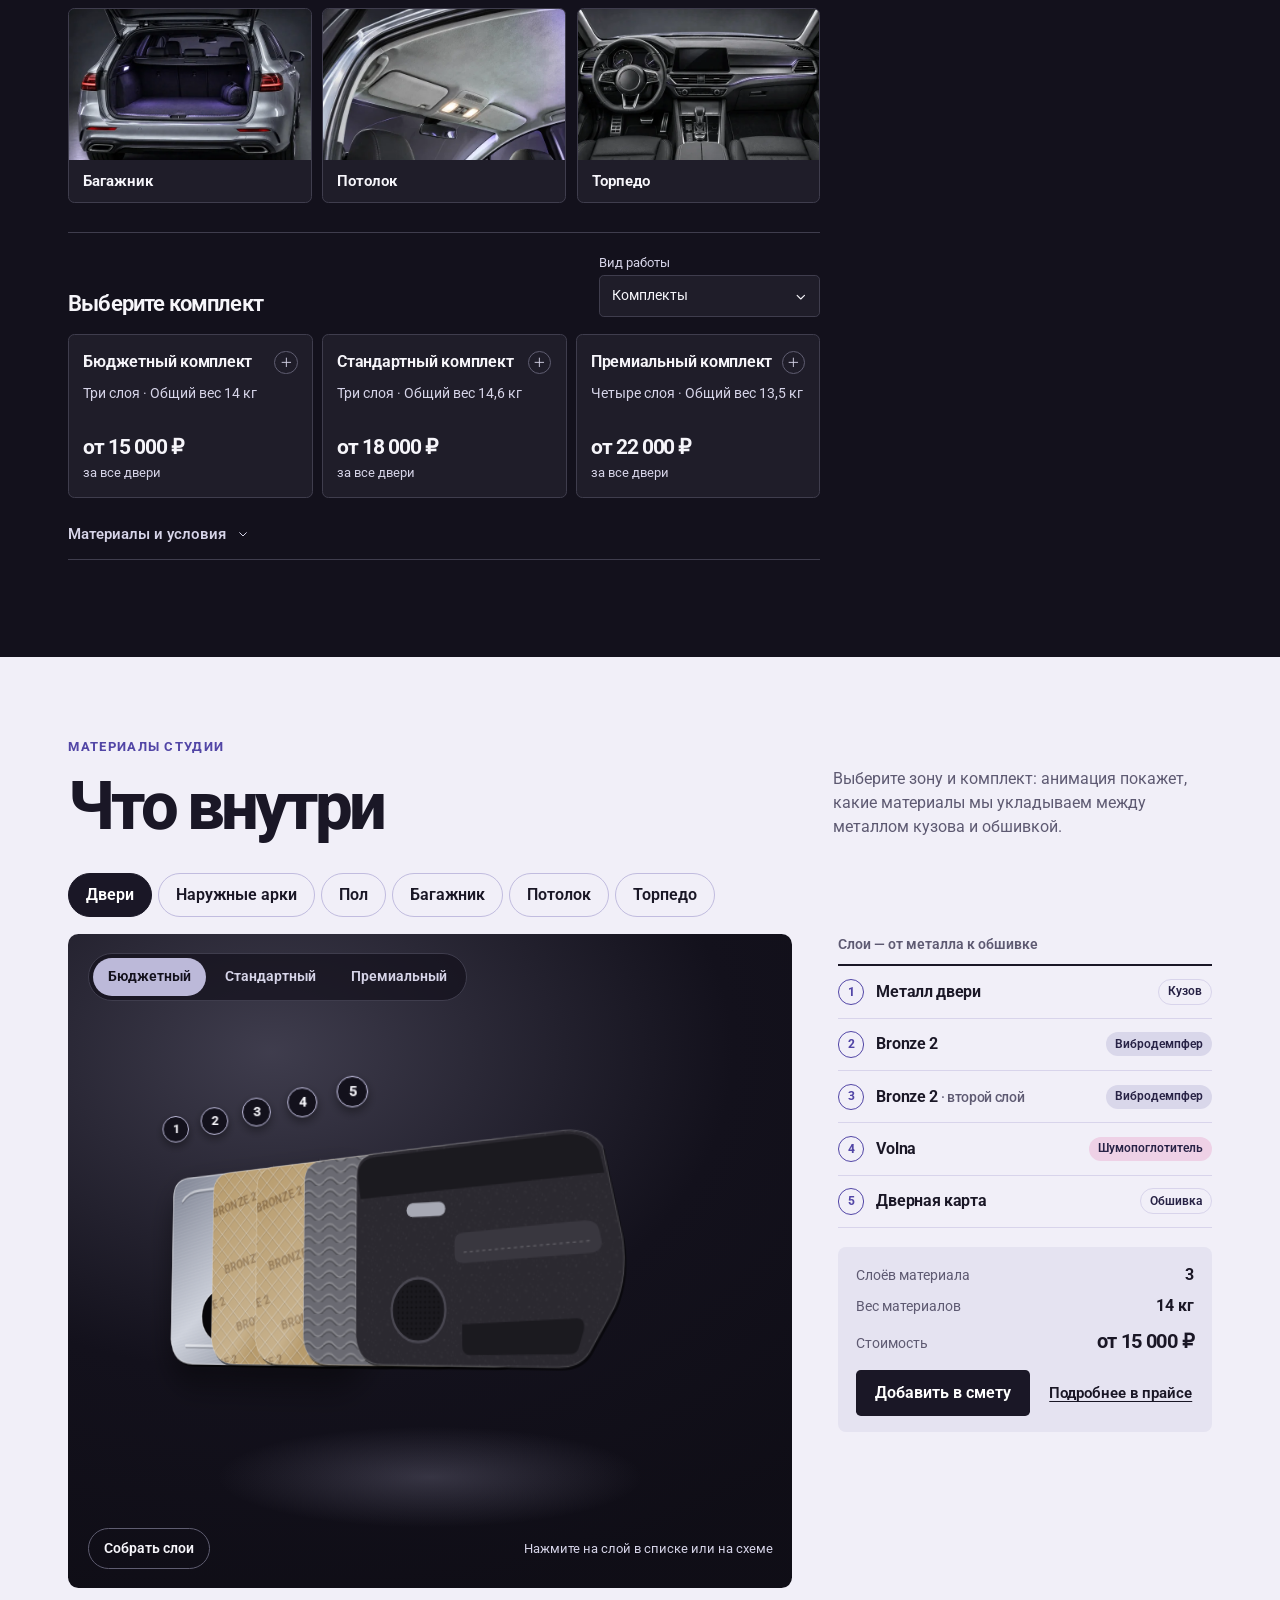
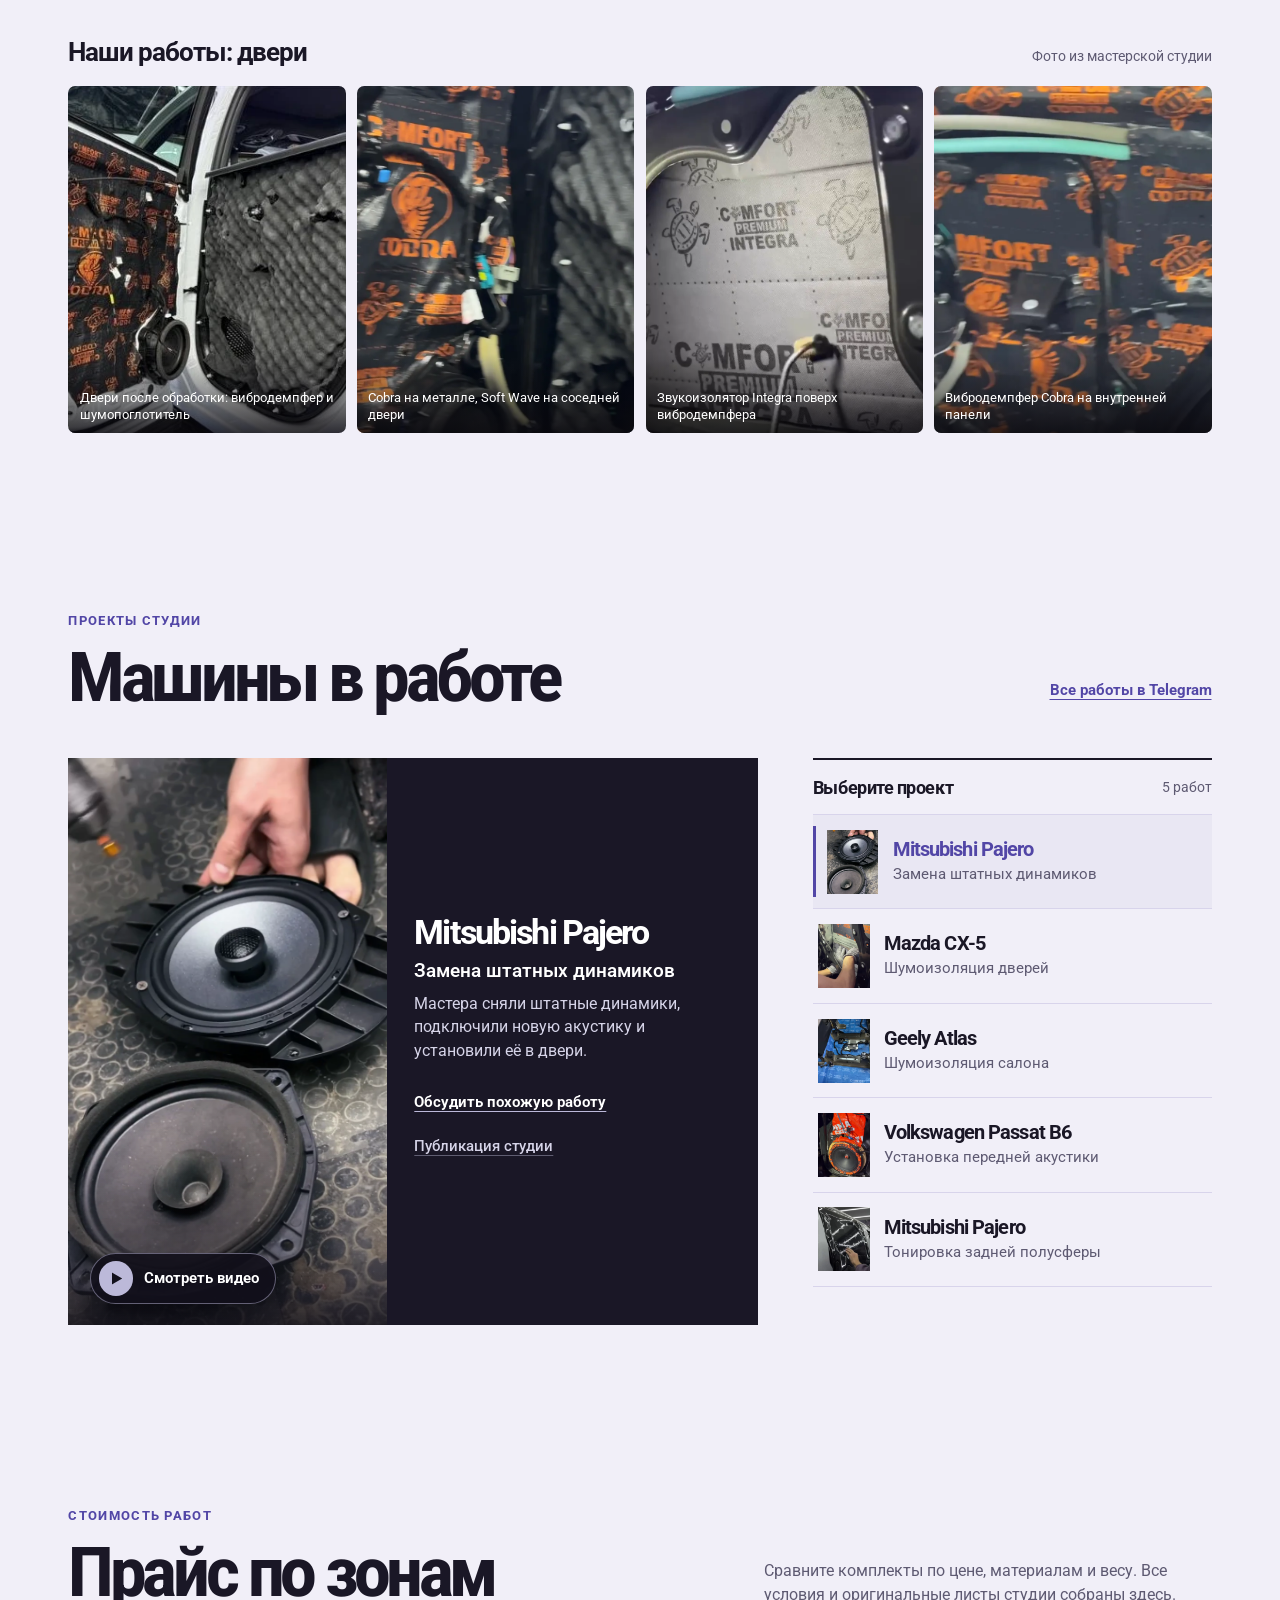
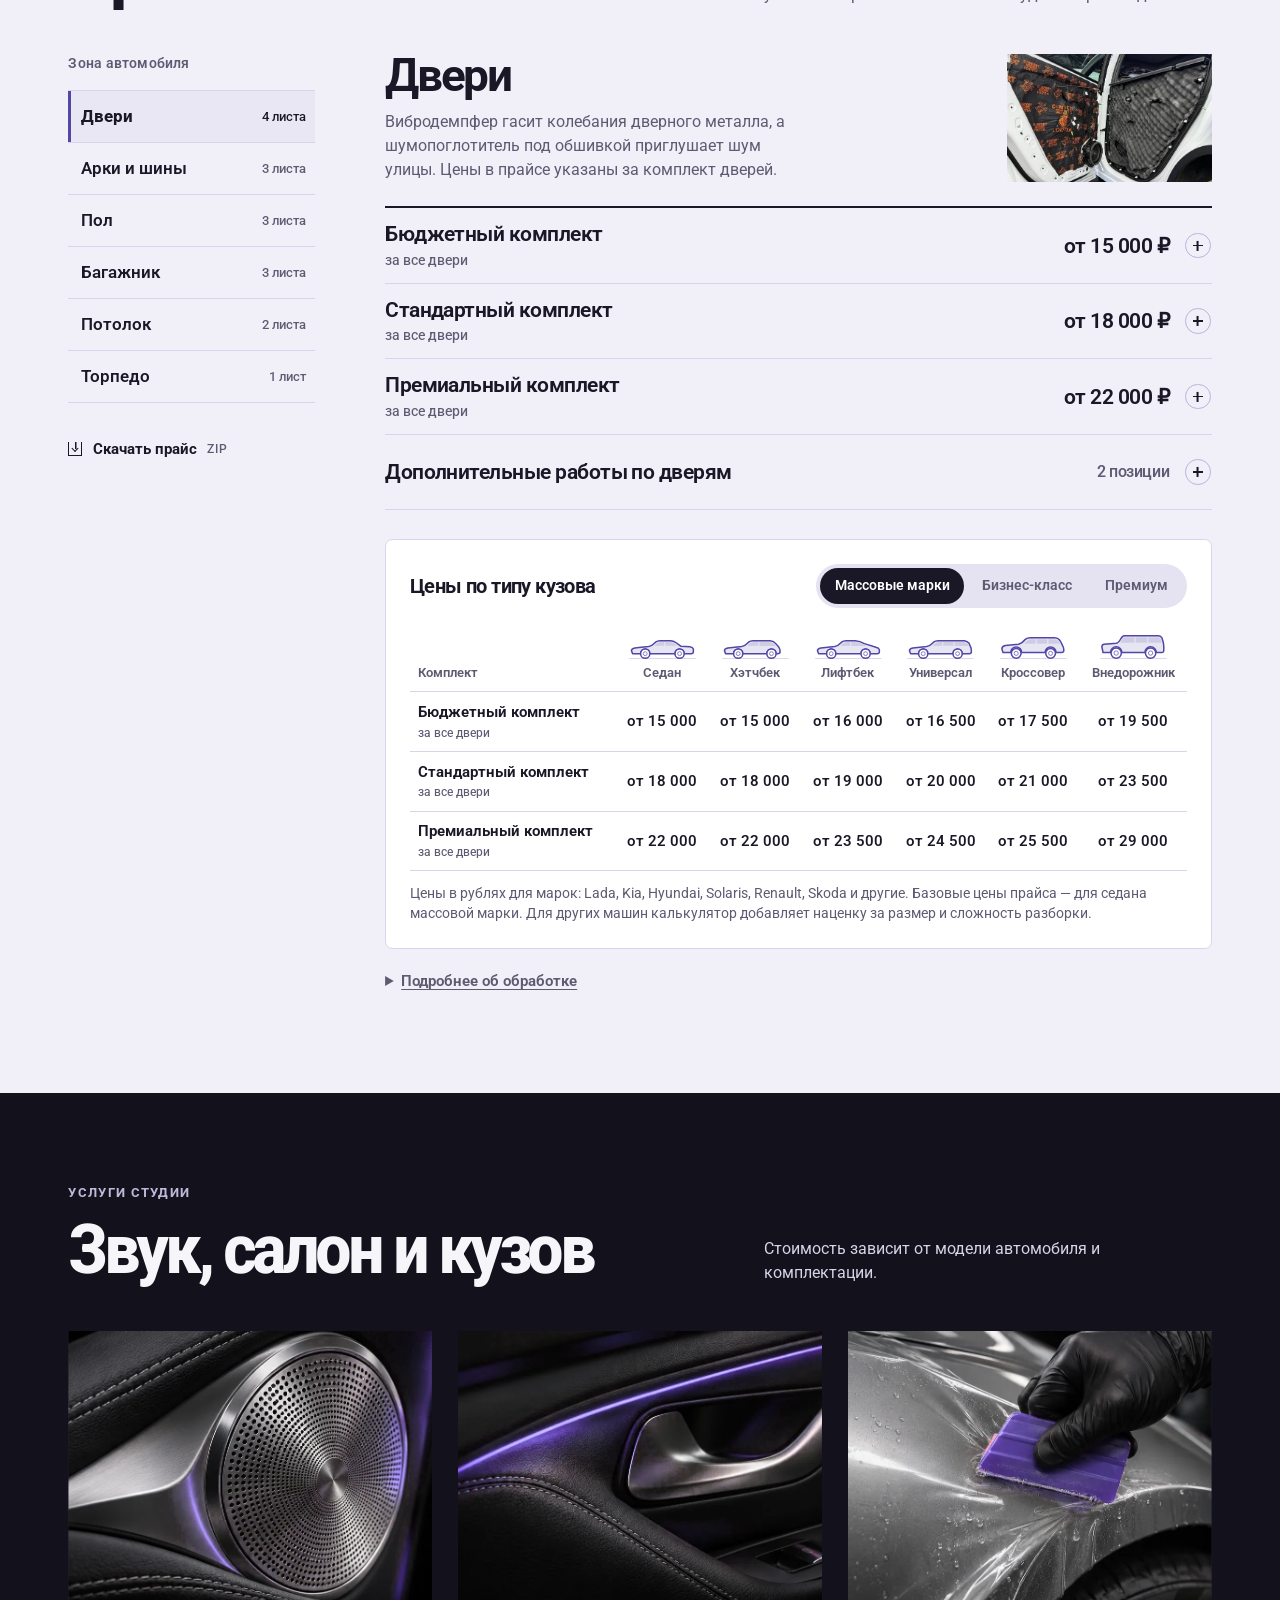
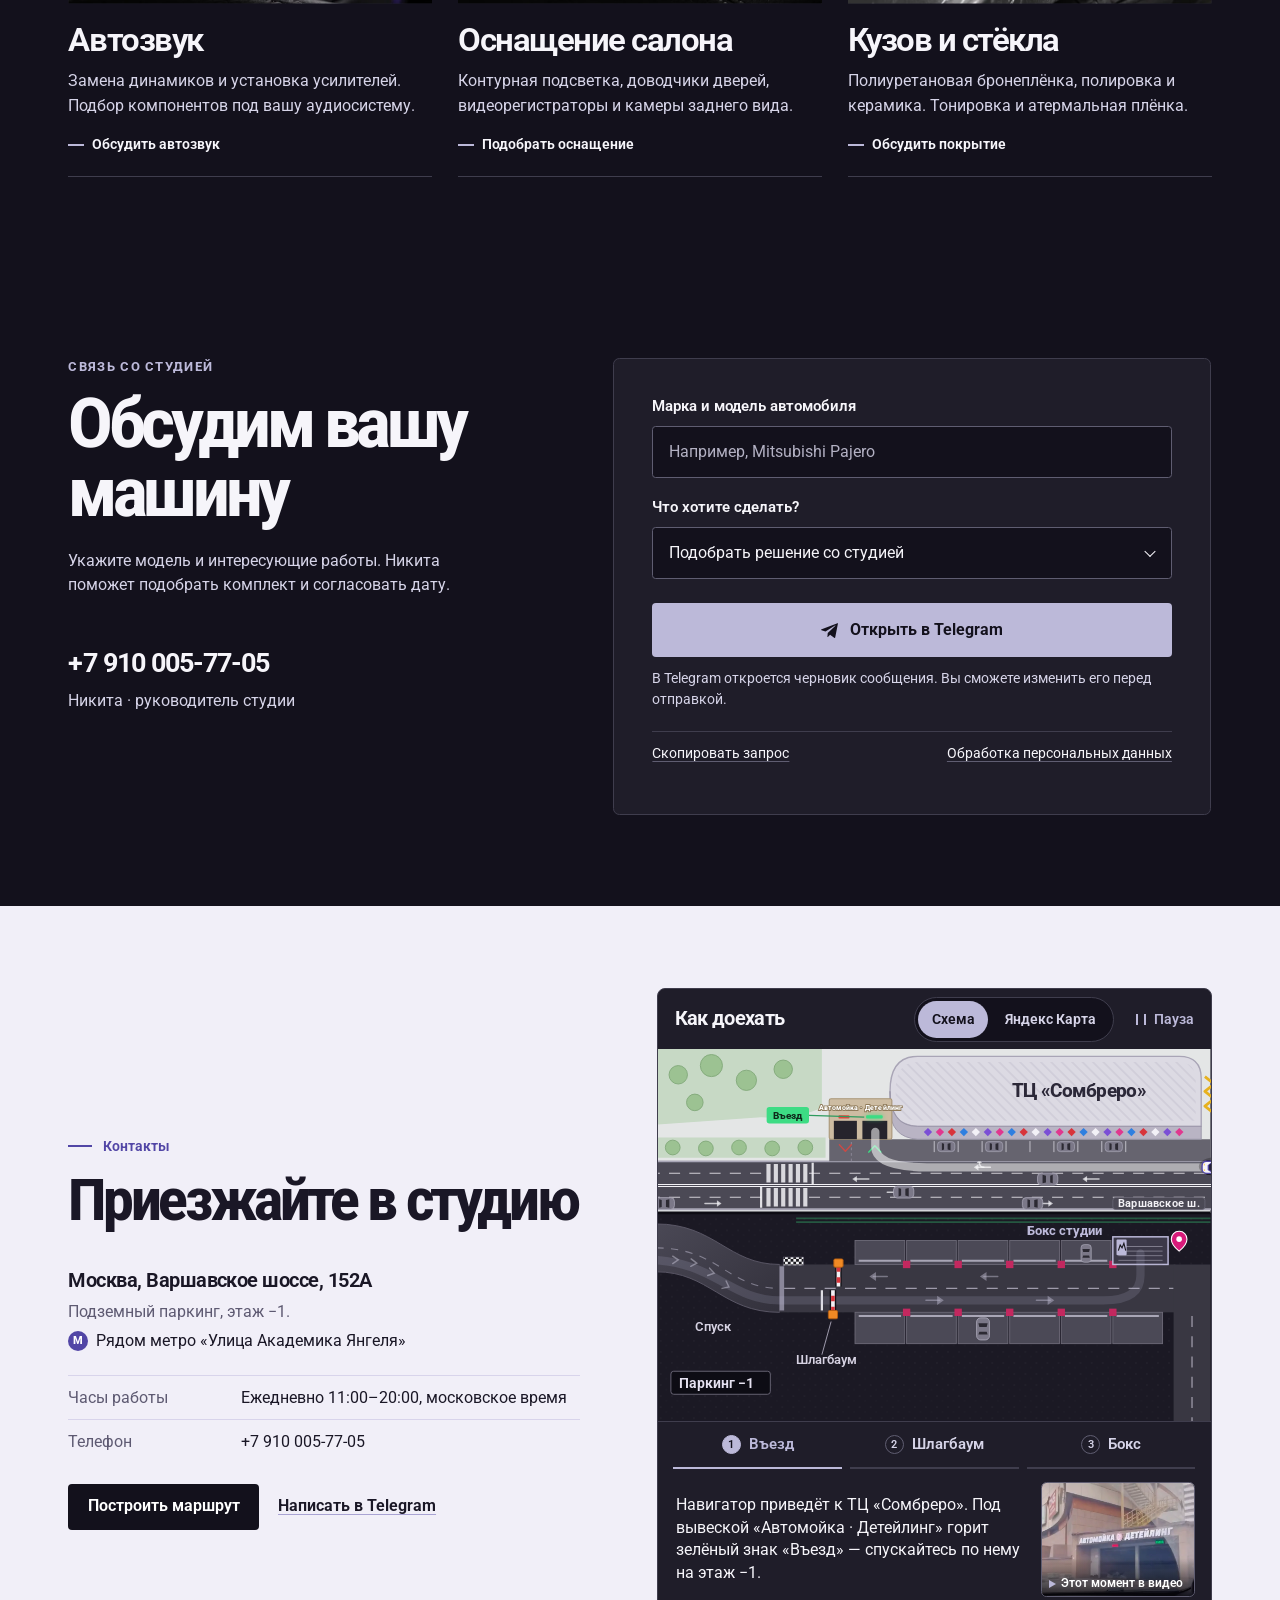
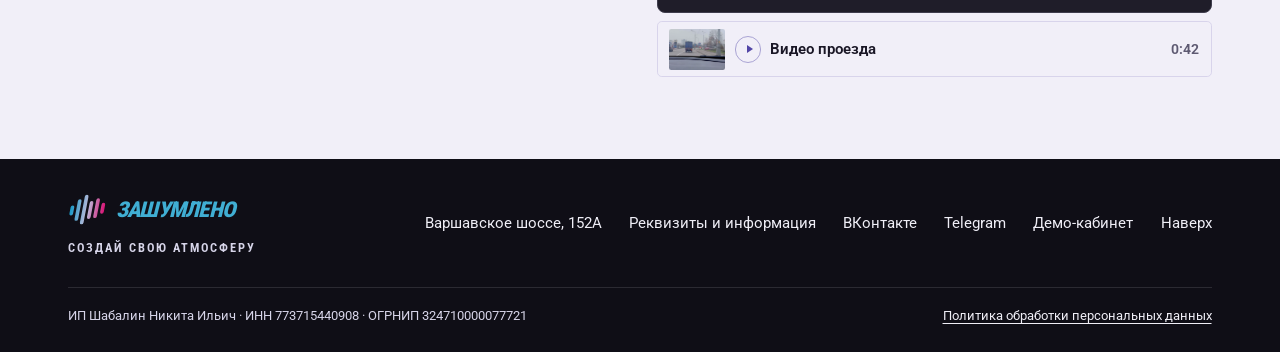
==== commit 677478c2: "Демо: политика обработки персональных данных и реквизиты в подвале Отдельная страница политики по ст" ====
--- a/index.html
+++ b/index.html
@@ -22,7 +22,7 @@
   <link rel="icon" href="favicon.ico" sizes="48x48">
   <link rel="icon" href="assets/mark.svg" type="image/svg+xml">
   <link rel="apple-touch-icon" href="assets/apple-touch-icon.png">
-  <script type="application/ld+json" data-structured>{"@context":"https://schema.org","@type":"AutoRepair","name":"Зашумлено","description":"Шумоизоляция, автозвук и дооснащение автомобилей в Москве","image":"/v2/media/og-cover.jpg","telephone":"+7 910 005-77-05","address":{"@type":"PostalAddress","streetAddress":"Варшавское шоссе, 152А","addressLocality":"Москва","addressCountry":"RU"},"openingHours":"Mo-Su 11:00-20:00","sameAs":["https://t.me/Zashumleno","https://t.me/ZaShumlenoAvto","https://vk.com/arkanin"]}</script>
+  <script type="application/ld+json" data-structured>{"@context":"https://schema.org","@type":"AutoRepair","name":"Зашумлено","description":"Шумоизоляция, автозвук и дооснащение автомобилей в Москве","image":"/v2/media/og-cover.jpg","telephone":"+7 910 005-77-05","address":{"@type":"PostalAddress","streetAddress":"Варшавское шоссе, 152А","addressLocality":"Москва","addressCountry":"RU"},"openingHours":"Mo-Su 11:00-20:00","legalName":"ИП Шабалин Никита Ильич","taxID":"773715440908","sameAs":["https://t.me/Zashumleno","https://t.me/ZaShumlenoAvto","https://vk.com/arkanin"]}</script>
   <link rel="preload" as="image" href="v2/media/hero-coupe-lilac.webp" media="(min-width:681px)" fetchpriority="high">
   <link rel="preload" as="image" href="v2/media/hero-mobile-lilac.webp" media="(max-width:680px)" fetchpriority="high">
   <link rel="stylesheet" href="assets/fonts/fonts.css">
@@ -120,6 +120,7 @@
   <footer class="footer"><div class="wrap foot-row">
     <div class="foot-brand"><a data-brand class="wordmark" href="#top"><img data-brand-mark src="assets/mark.svg" alt="" width="38" height="38"><img data-custom-logo hidden alt=""><span data-brand-name>ЗАШУМЛЕНО</span></a><p class="foot-tagline" data-brand-tagline>Создай свою атмосферу</p></div>
     <nav aria-label="Сведения о студии"><a data-map href="#studio"><span data-short-address>Варшавское шоссе, 152А</span></a><a href="legal.html">Реквизиты и информация</a><a data-vk href="https://vk.com/arkanin" target="_blank" rel="noopener noreferrer">ВКонтакте</a><a data-channel href="https://t.me/ZaShumlenoAvto" target="_blank" rel="noopener noreferrer">Telegram</a><a href="admin/">Демо-кабинет</a><a href="#top">Наверх</a></nav>
-  </div></footer>
+  </div>
+  <div class="wrap foot-legal"><p data-requisites>ИП Шабалин Никита Ильич · ИНН 773715440908 · ОГРНИП 324710000077721</p><a href="privacy.html">Политика обработки персональных данных</a></div></footer>
 </body>
 </html>
--- a/v2/site.css
+++ b/v2/site.css
@@ -106,6 +106,11 @@
 .foot-brand { display: grid; gap: .45rem; }
 .foot-tagline { color: var(--muted-on-dark); font-size: .78rem; font-weight: 700; font-stretch: 80%; letter-spacing: .16em; text-transform: uppercase; }
 .foot-tagline:empty { display: none; }
+/* Requisites and the privacy policy under the footer: who provides the services and how data is handled. */
+.foot-legal { display: flex; flex-wrap: wrap; align-items: center; justify-content: space-between; gap: 0 1.5rem; padding-block: .35rem .9rem;
+  border-top: 1px solid color-mix(in srgb, var(--on-dark) 12%, transparent); font-size: .82rem; color: var(--muted-on-dark); }
+.foot-legal p { margin: 0; padding-block: .55rem; }
+.foot-legal a { display: inline-flex; align-items: center; min-height: 2.75rem; color: color-mix(in srgb, var(--on-dark) 88%, var(--accent)); text-underline-offset: .2em; }
 .no-script { padding-block: 1.5rem; }
 .visually-hidden,.sr-only { position: absolute; width: 1px; height: 1px; padding: 0; margin: -1px; overflow: hidden; clip-path: inset(50%); white-space: nowrap; border: 0; }
 @media (hover:hover) {
--- a/v2/estimate.css
+++ b/v2/estimate.css
@@ -84,6 +84,7 @@
 .est-count { color: var(--receipt-muted); }
 .est-total-amount { display: block; color: var(--ink); margin: .35rem 0 1.15rem; font-size: clamp(1.85rem, 3vw, 3.35rem); line-height: 1.08; font-weight: 650; letter-spacing: -.055em; overflow-wrap: anywhere; font-variant-numeric: tabular-nums; }
 .est-condition { color: var(--receipt-muted); font-size: .9rem; line-height: 1.4; margin: -.5rem 0 1rem; }
+.est-offer { color: var(--receipt-muted); font-size: .8rem; line-height: 1.4; margin: .75rem 0 0; }
 .est-request { display: block; width: 100%; min-height: 3.15rem; padding: .8rem 1rem; background: var(--dark); color: var(--on-dark); border: 1px solid transparent; border-radius: .3rem; font-size: 1rem; font-weight: 650; transition: background .2s; }
 .est-request:disabled { color: color-mix(in srgb, var(--ink) 72%, var(--receipt-surface)); background: color-mix(in srgb, var(--accent-dark) 12%, var(--receipt-surface)); border-color: var(--receipt-line); cursor: default; }
 @media (prefers-reduced-motion: no-preference) {
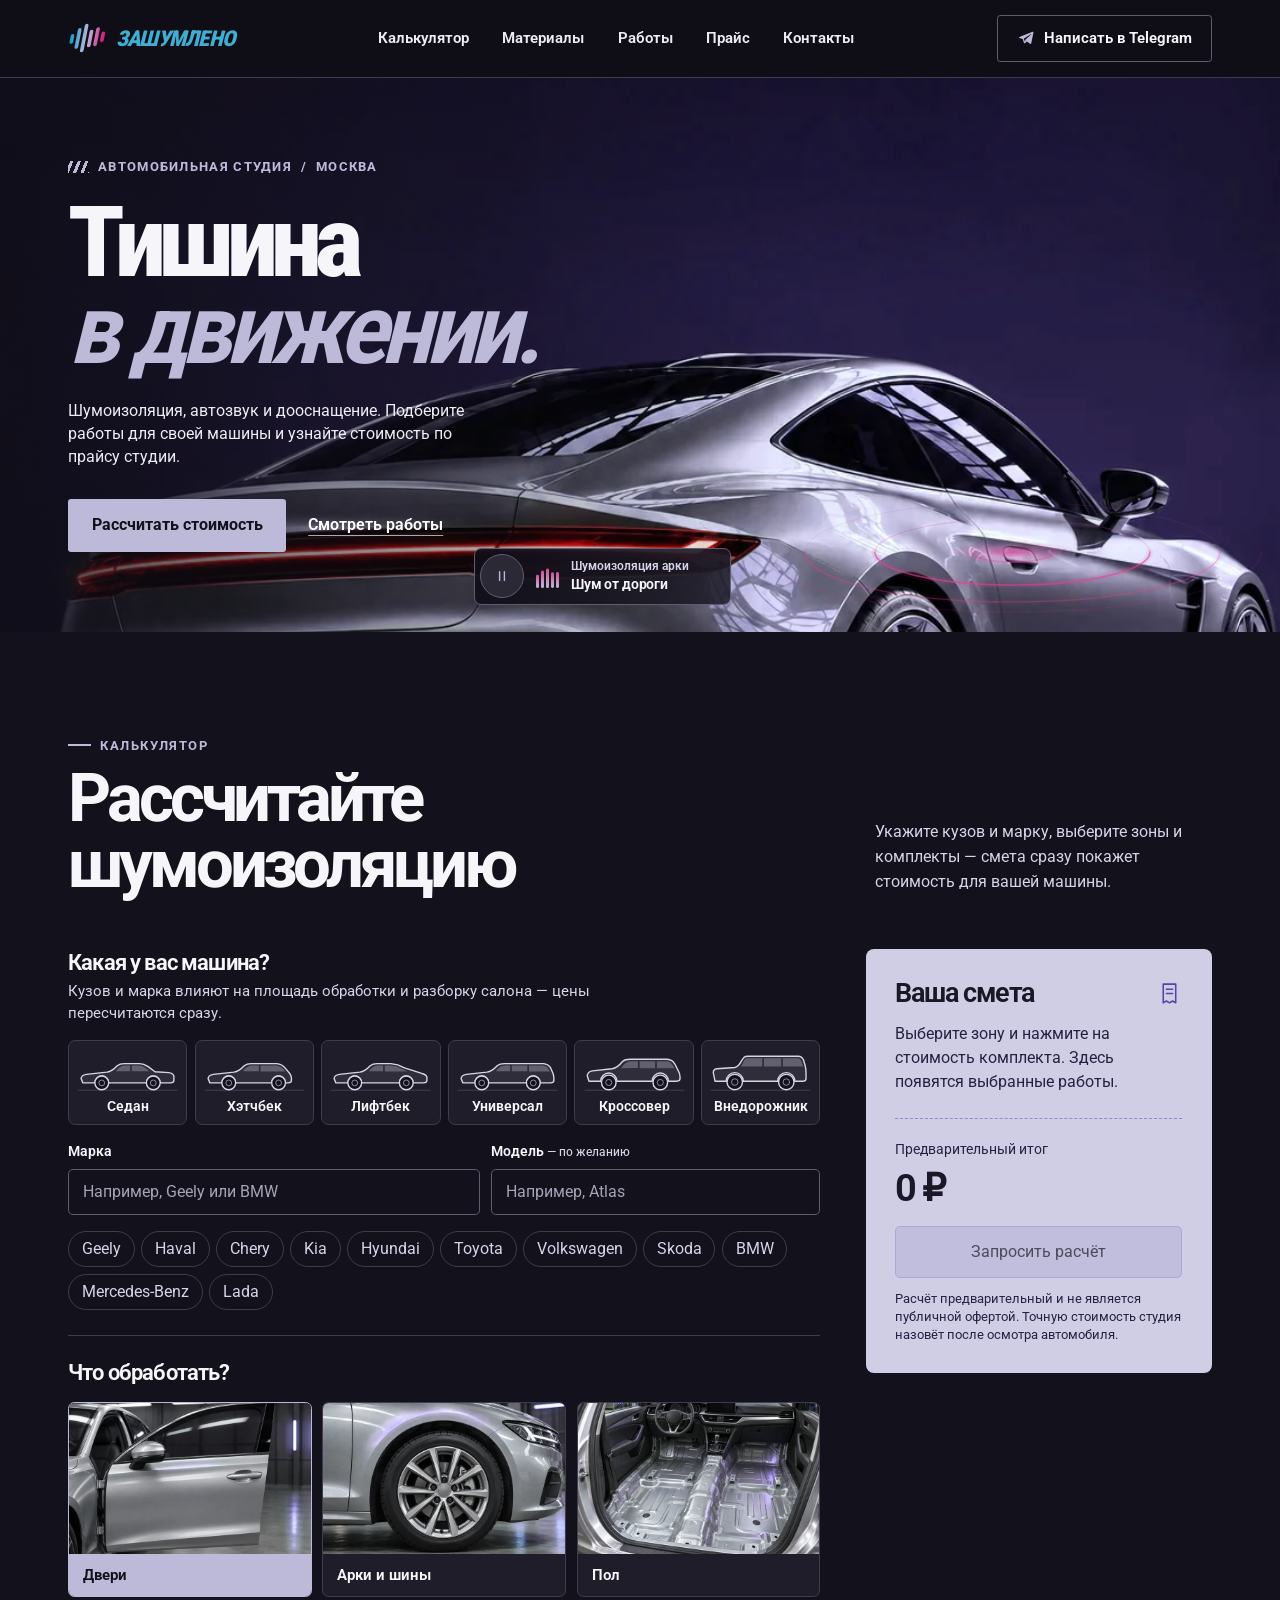
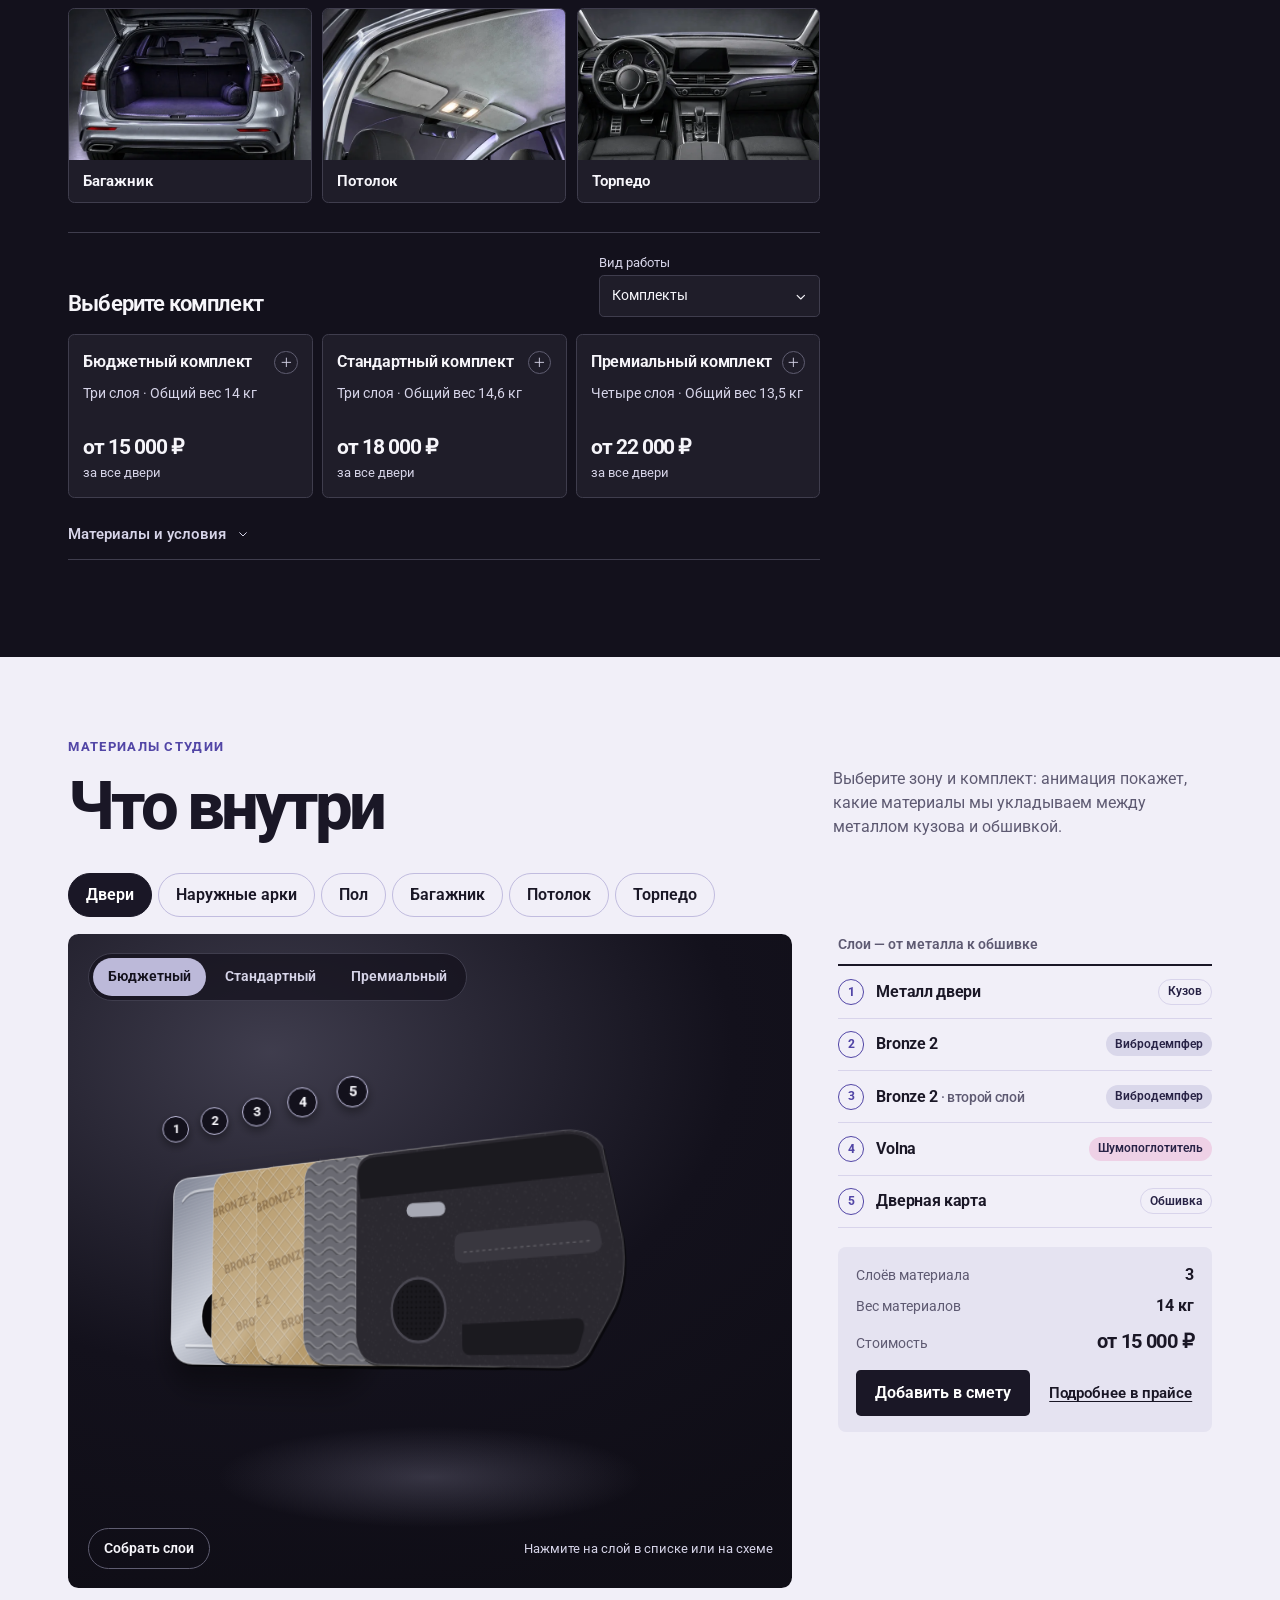
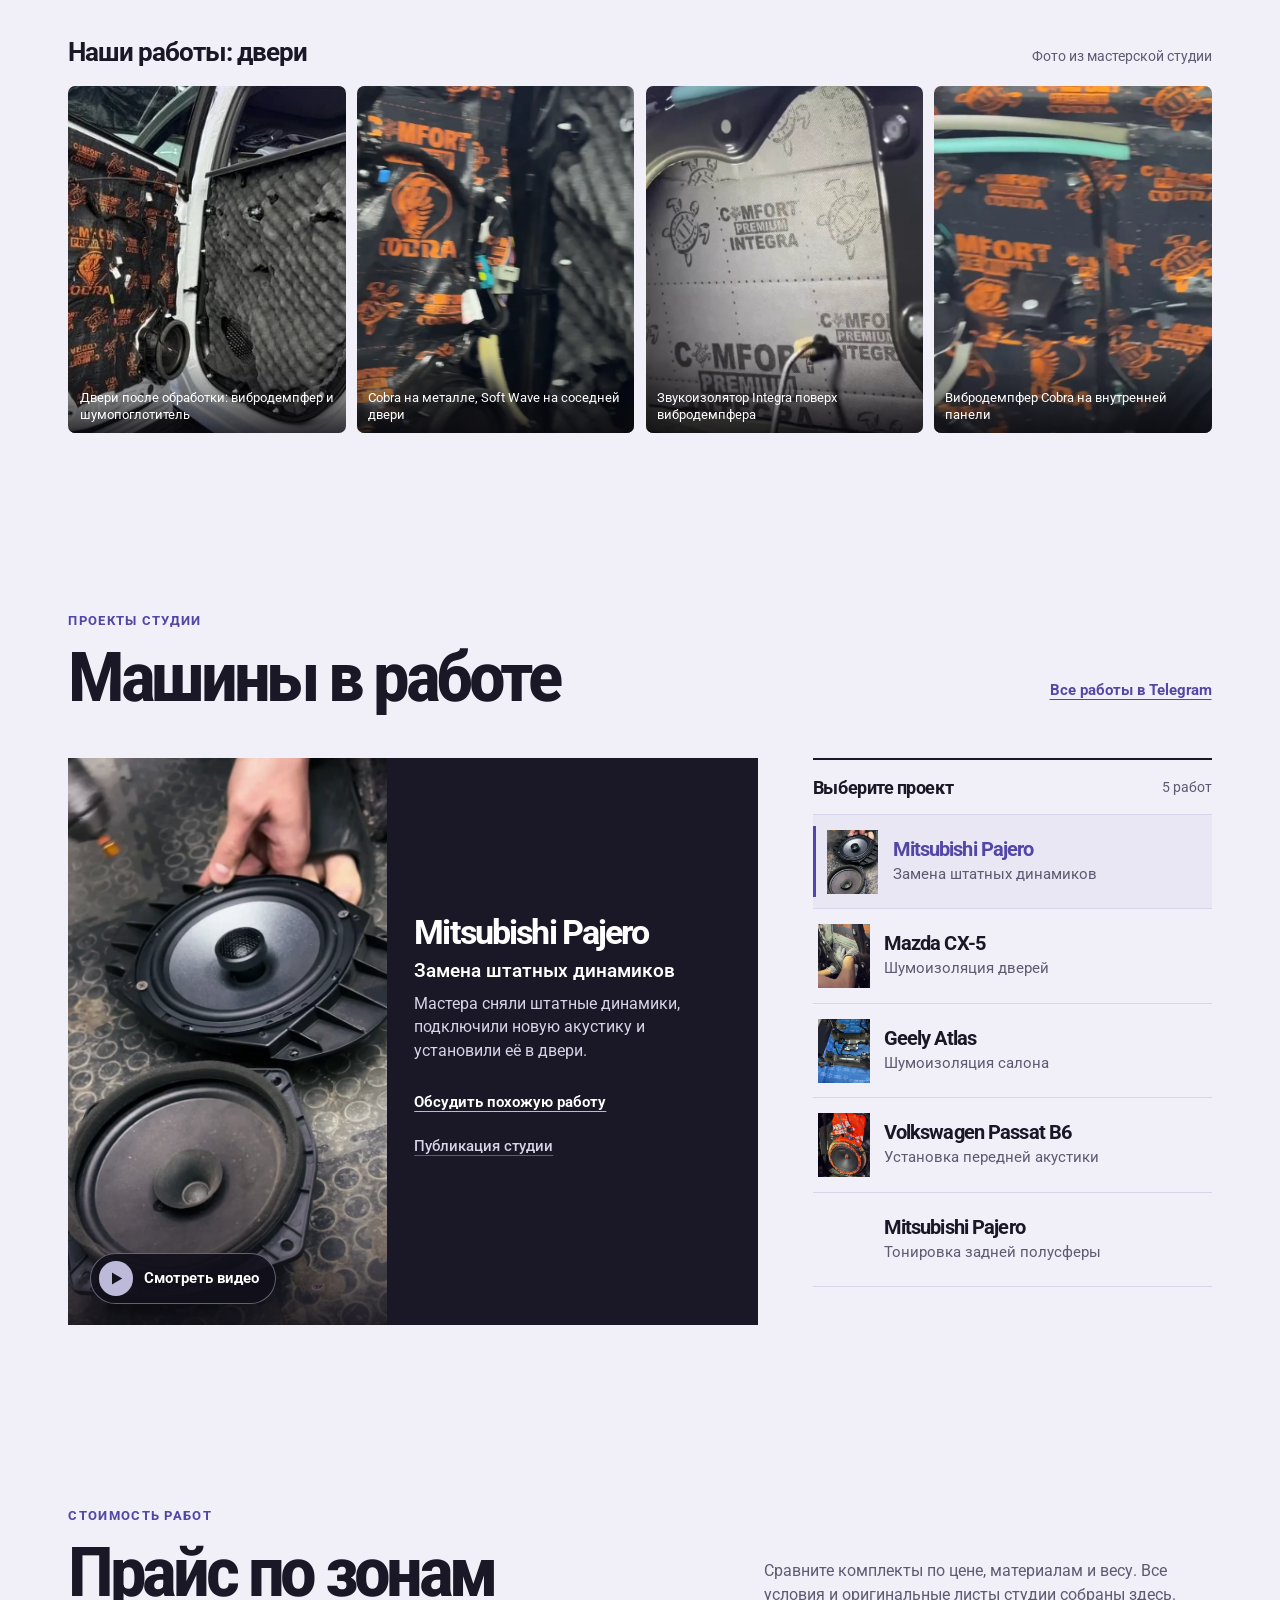
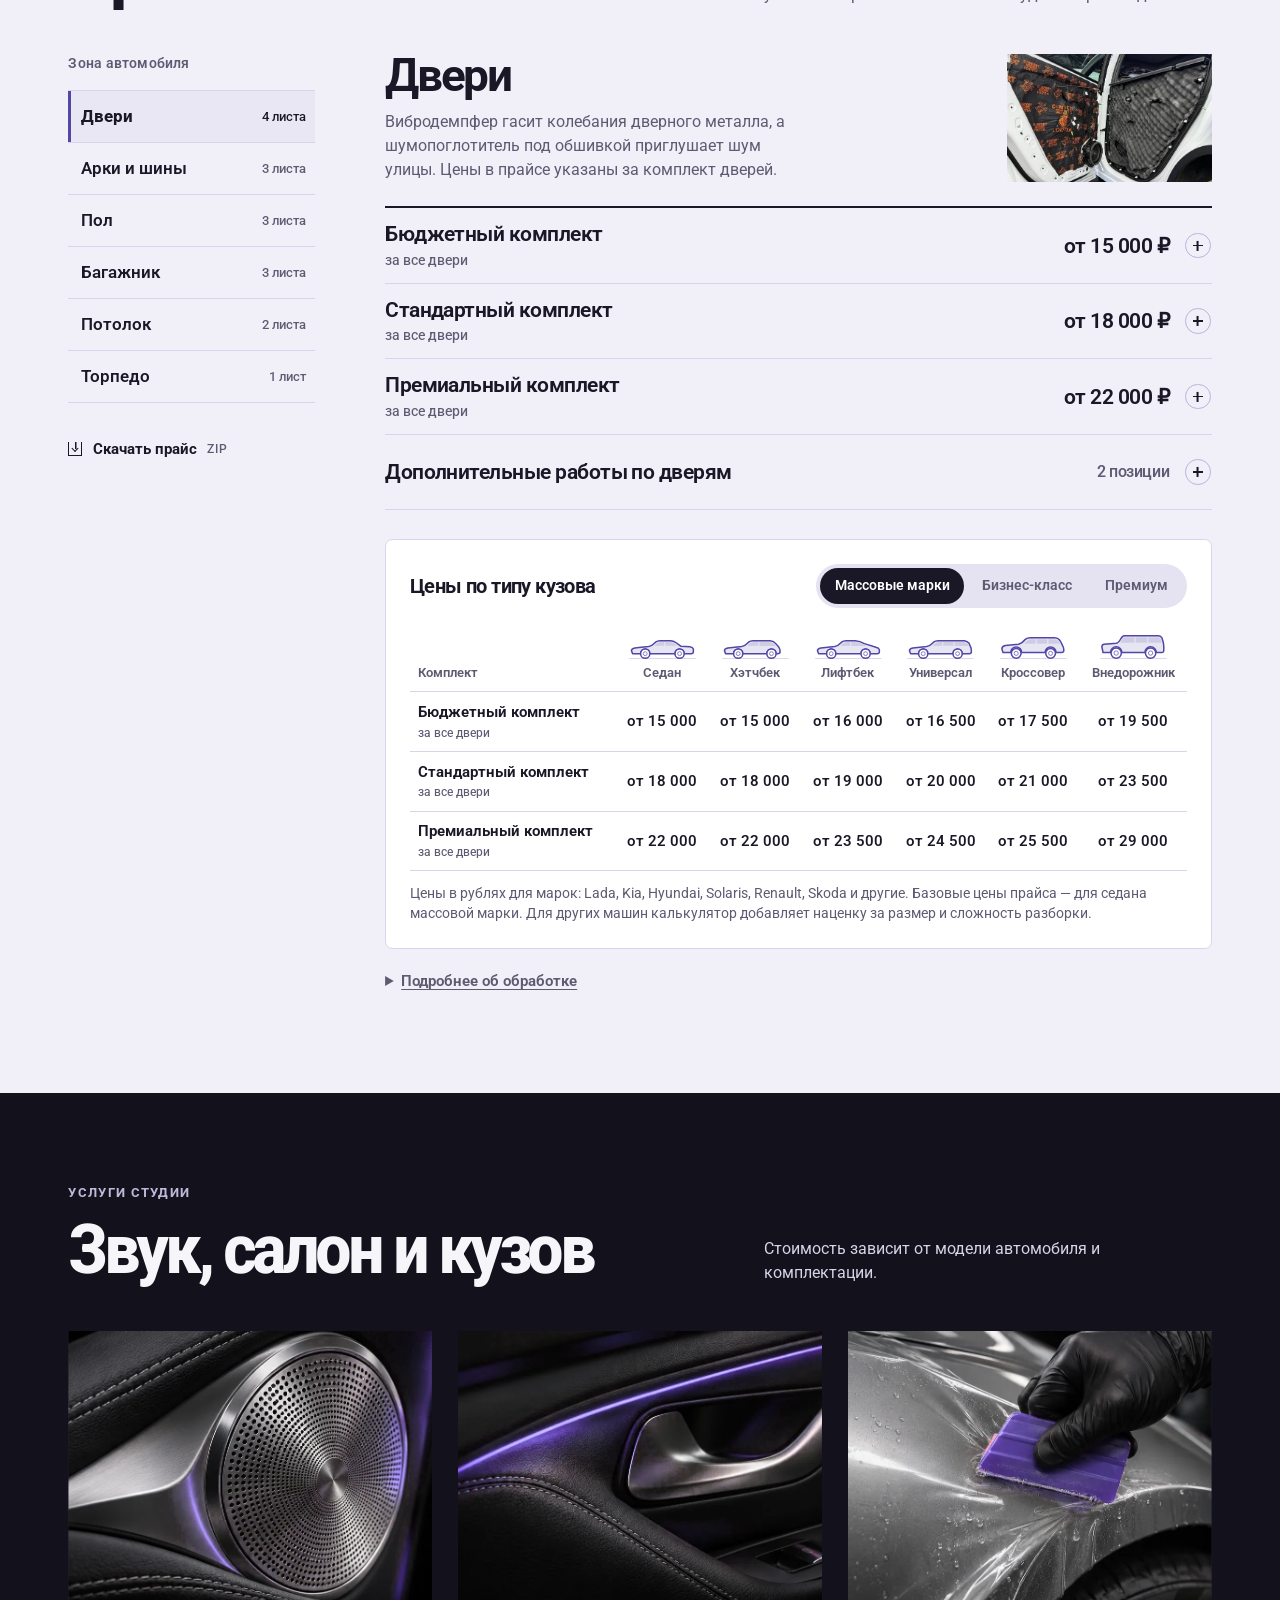
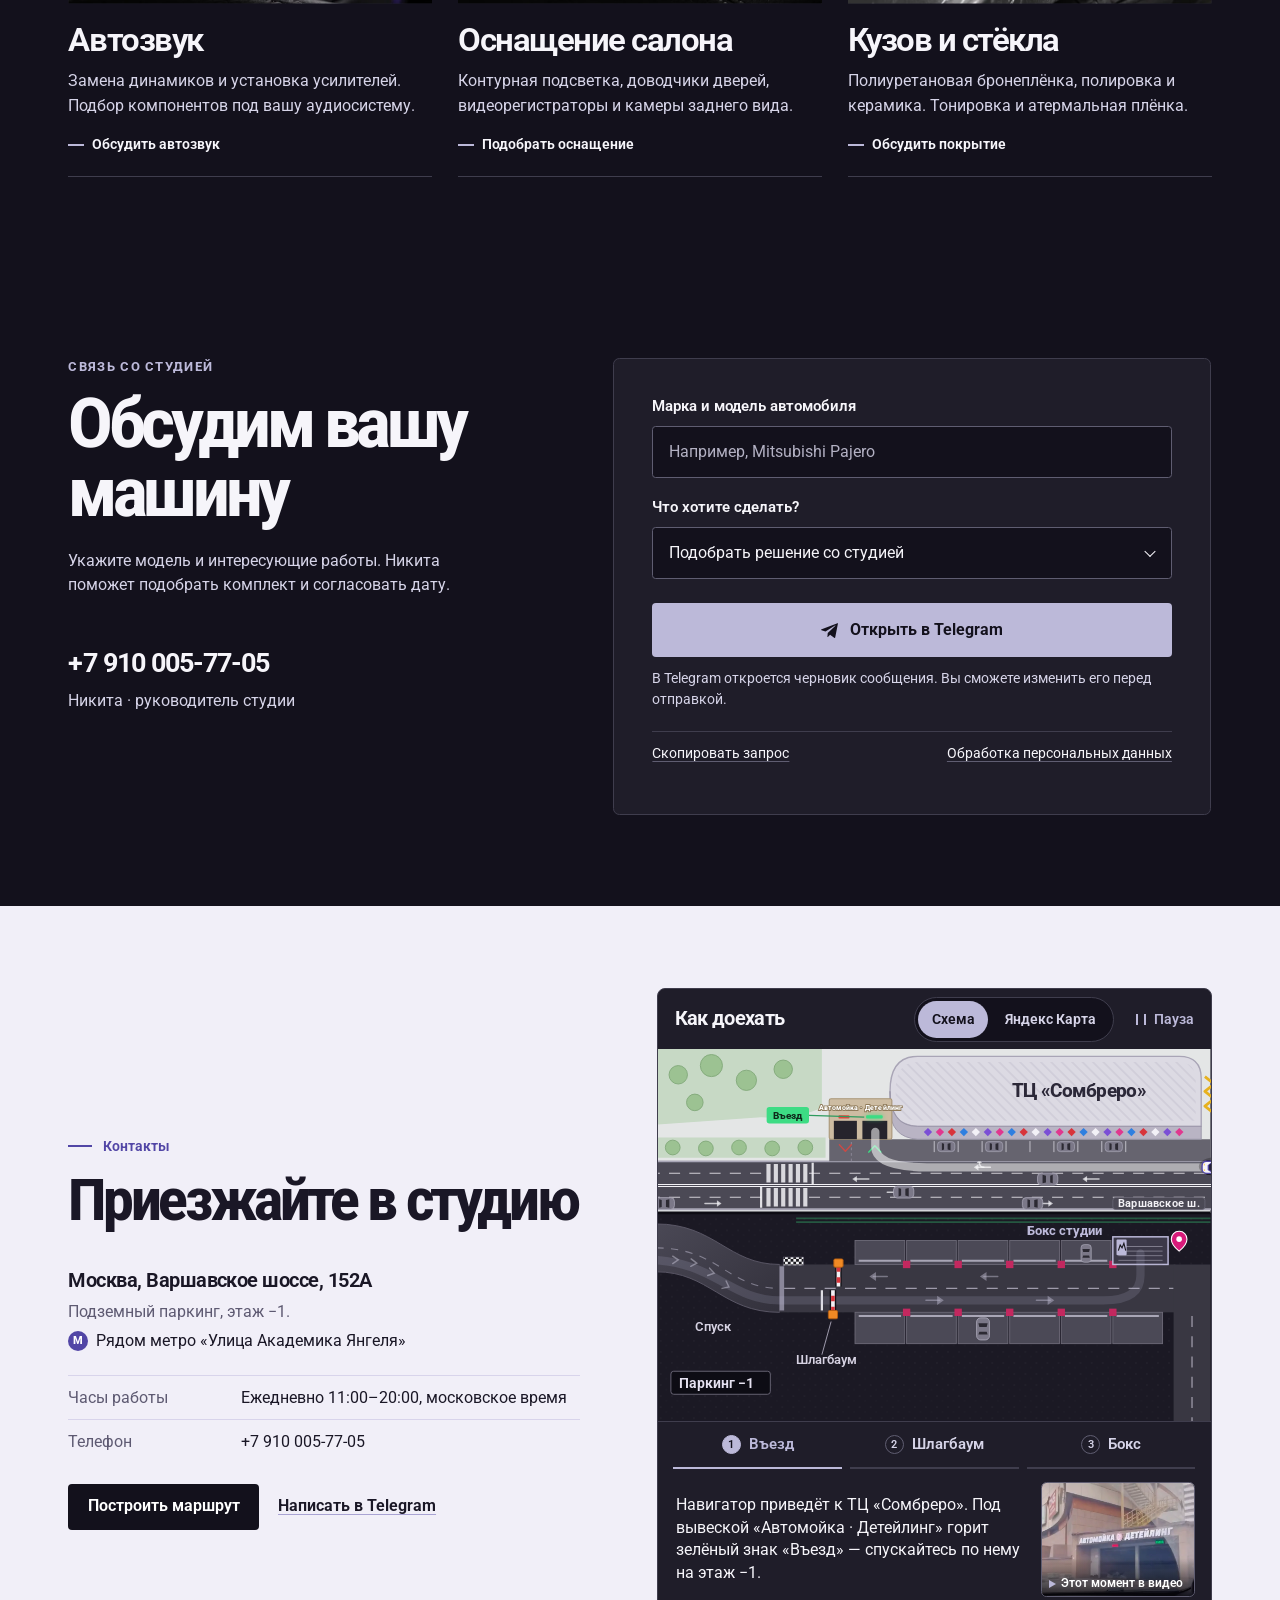
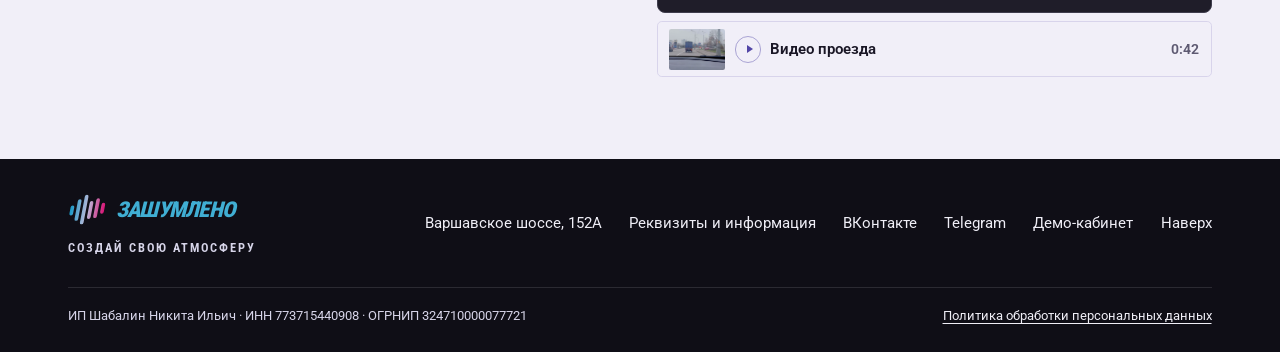
==== commit 89535cfb: "Обновить адреса скриптов формы Telegram для браузерного кэша" ====
--- a/index.html
+++ b/index.html
@@ -40,11 +40,11 @@
   <link rel="stylesheet" href="v2/motion.css">
   <link rel="stylesheet" href="v2/hero-acoustics.css">
   <script defer src="prices.js"></script><script defer src="zones.js"></script><script defer src="works.js"></script><script defer src="vehicles.js"></script><script defer src="materials.js"></script>
-  <script defer src="page-content.js"></script><script defer src="content-upgrade.js"></script><script defer src="content-loader.js"></script>
+  <script defer src="page-content.js?v=0165365"></script><script defer src="content-upgrade.js"></script><script defer src="content-loader.js"></script>
   <script defer src="v2/site.js"></script><script defer src="v2/vehicle-pricing.js"></script><script defer src="v2/car-shapes.js"></script><script defer src="v2/car-picker.js"></script>
   <script defer src="v2/estimate-engine.js"></script><script defer src="v2/estimate.js"></script>
   <script defer src="v2/layers.js"></script><script defer src="v2/cases.js"></script><script defer src="v2/rates.js"></script>
-  <script defer src="v2/services.js"></script><script defer src="v2/quote.js"></script>
+  <script defer src="v2/services.js?v=0165365"></script><script defer src="v2/quote.js?v=0165365"></script>
   <script defer src="v2/route-map.js"></script><script defer src="v2/visit.js"></script>
   <script defer src="v2/motion.js"></script><script defer src="v2/hero-acoustics.js"></script>
 </head>
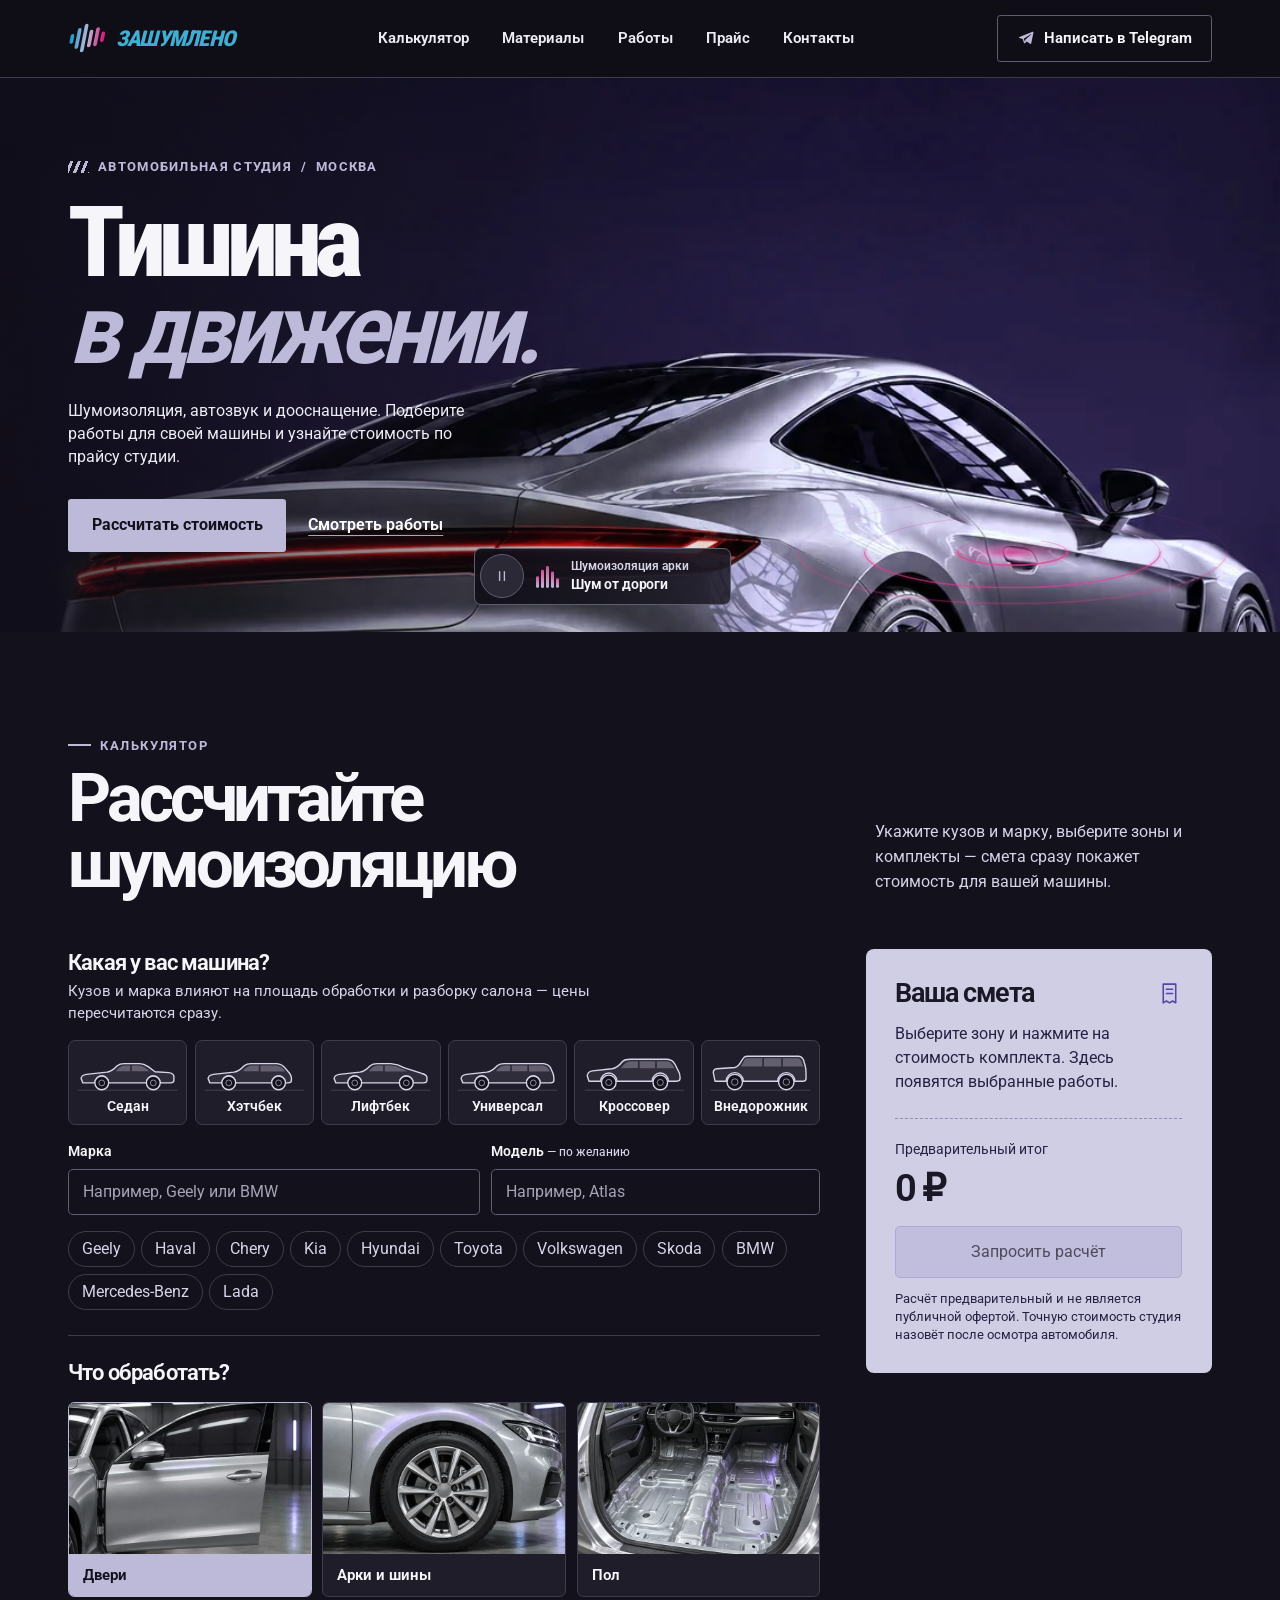
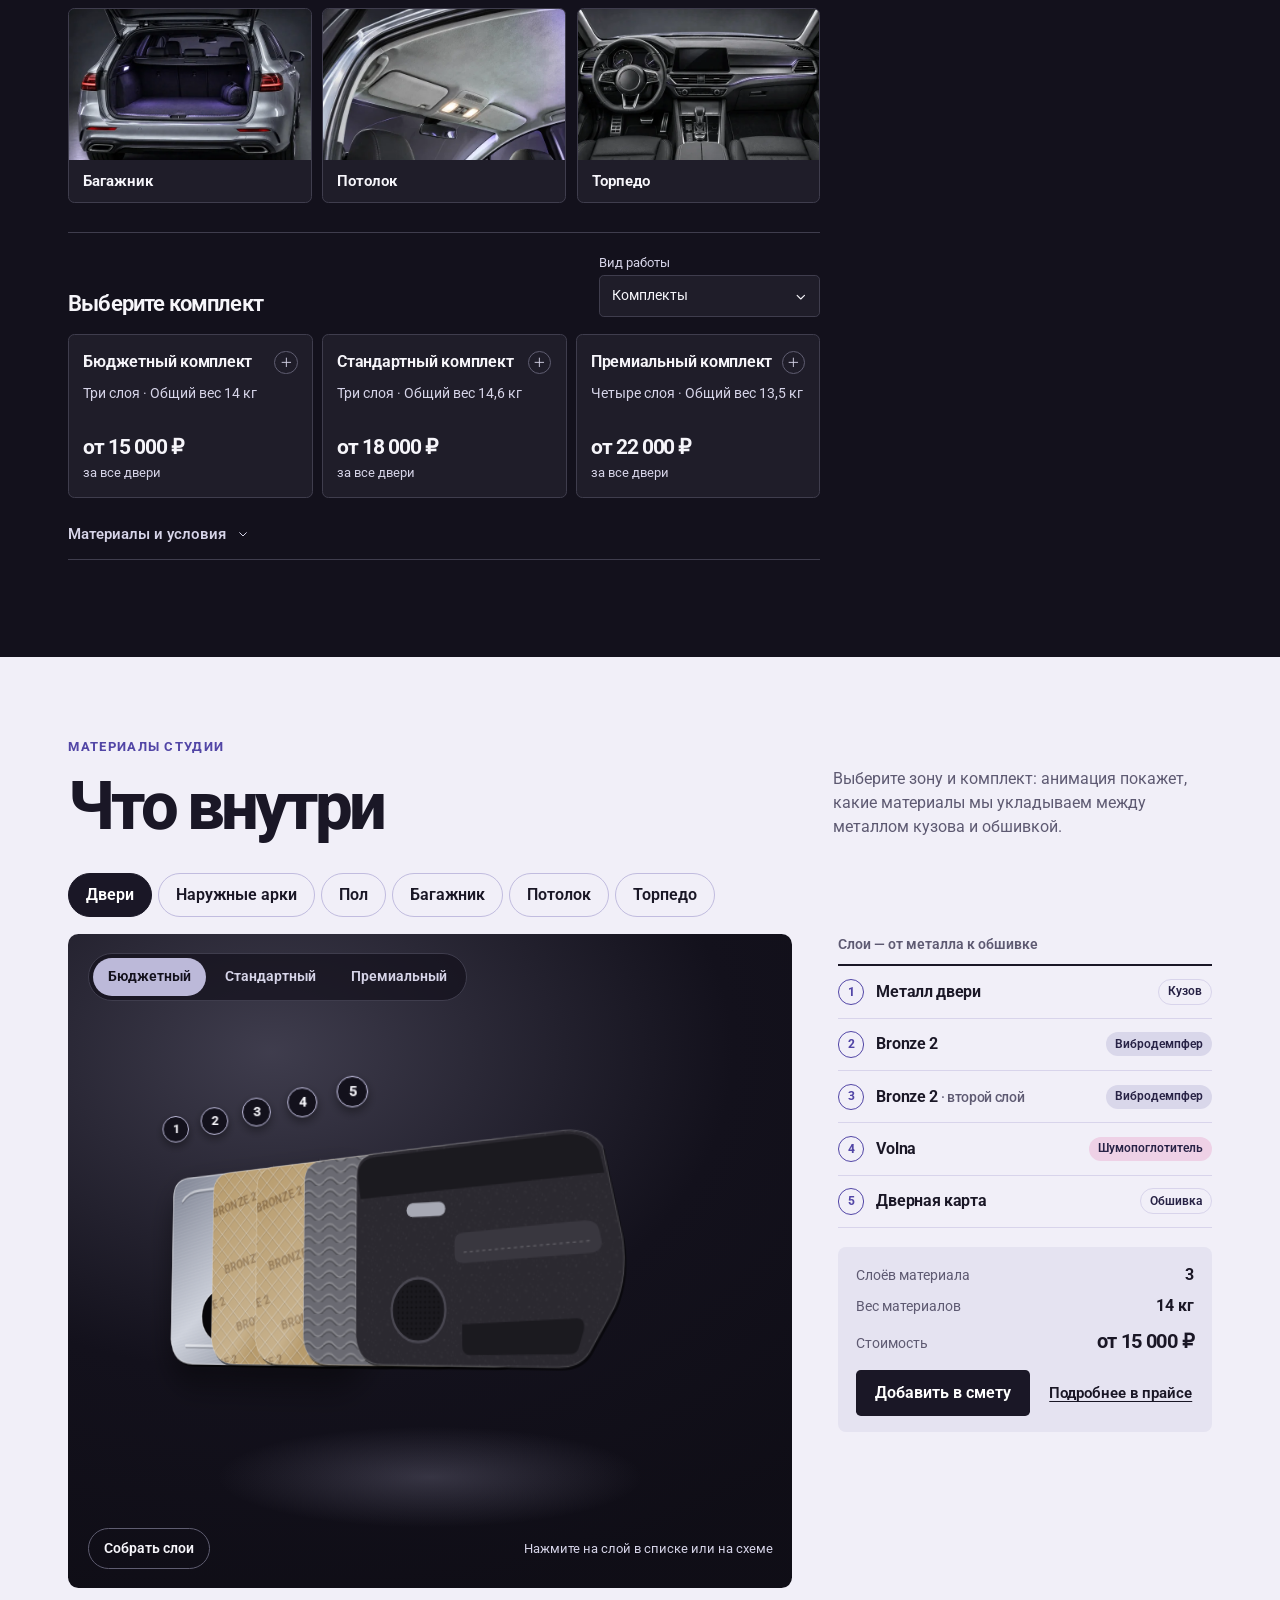
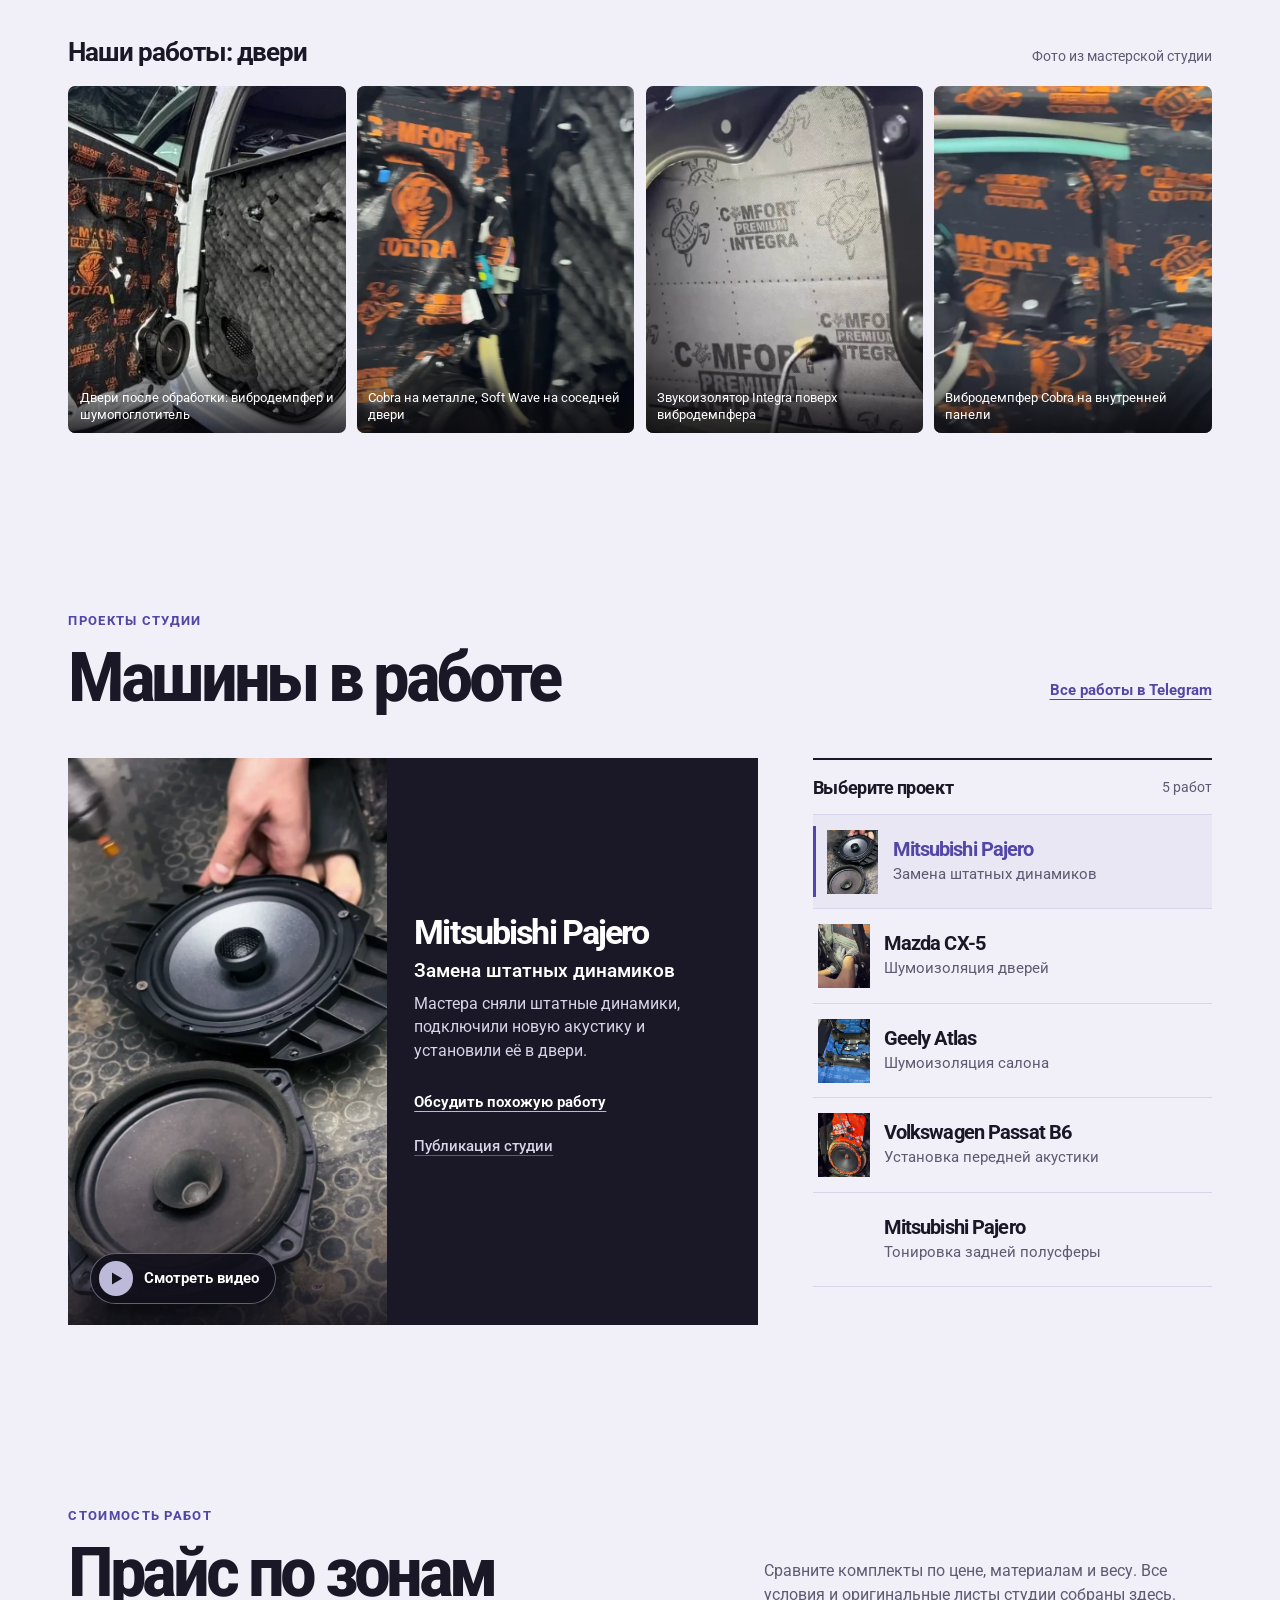
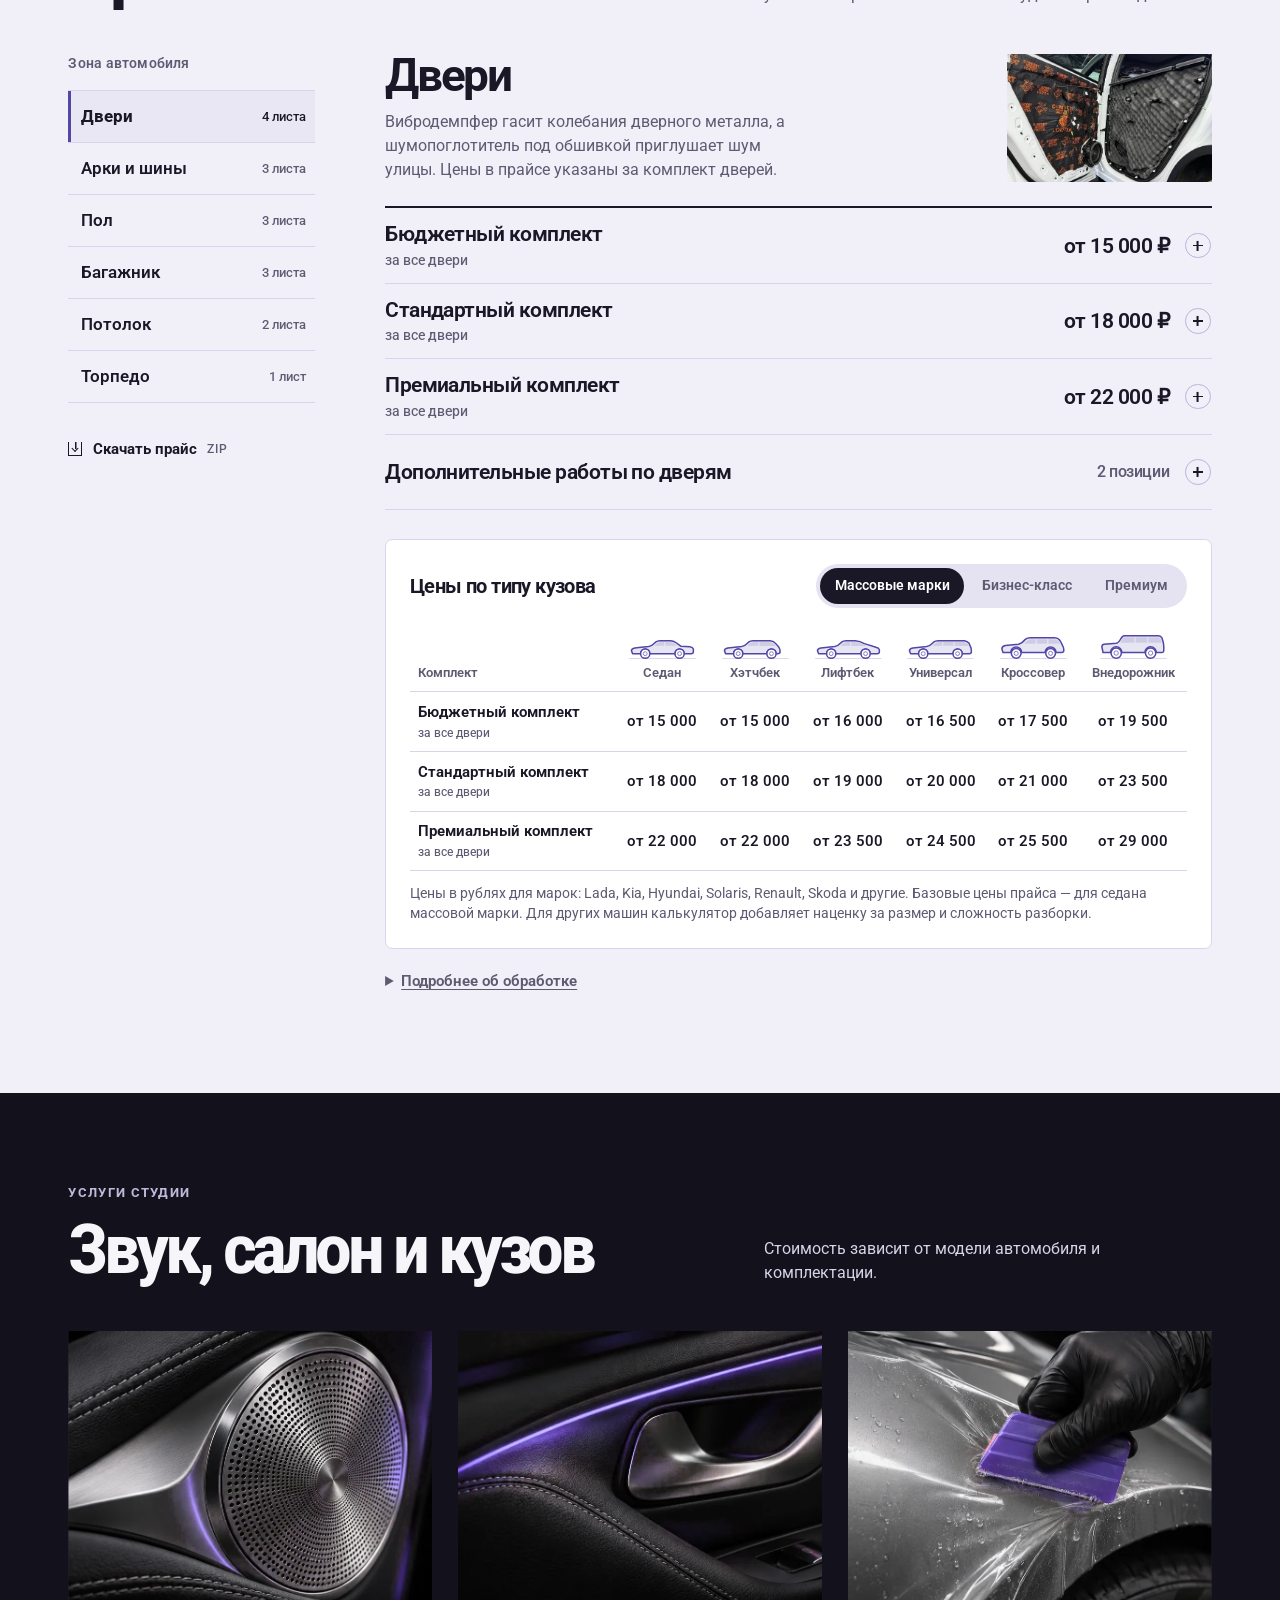
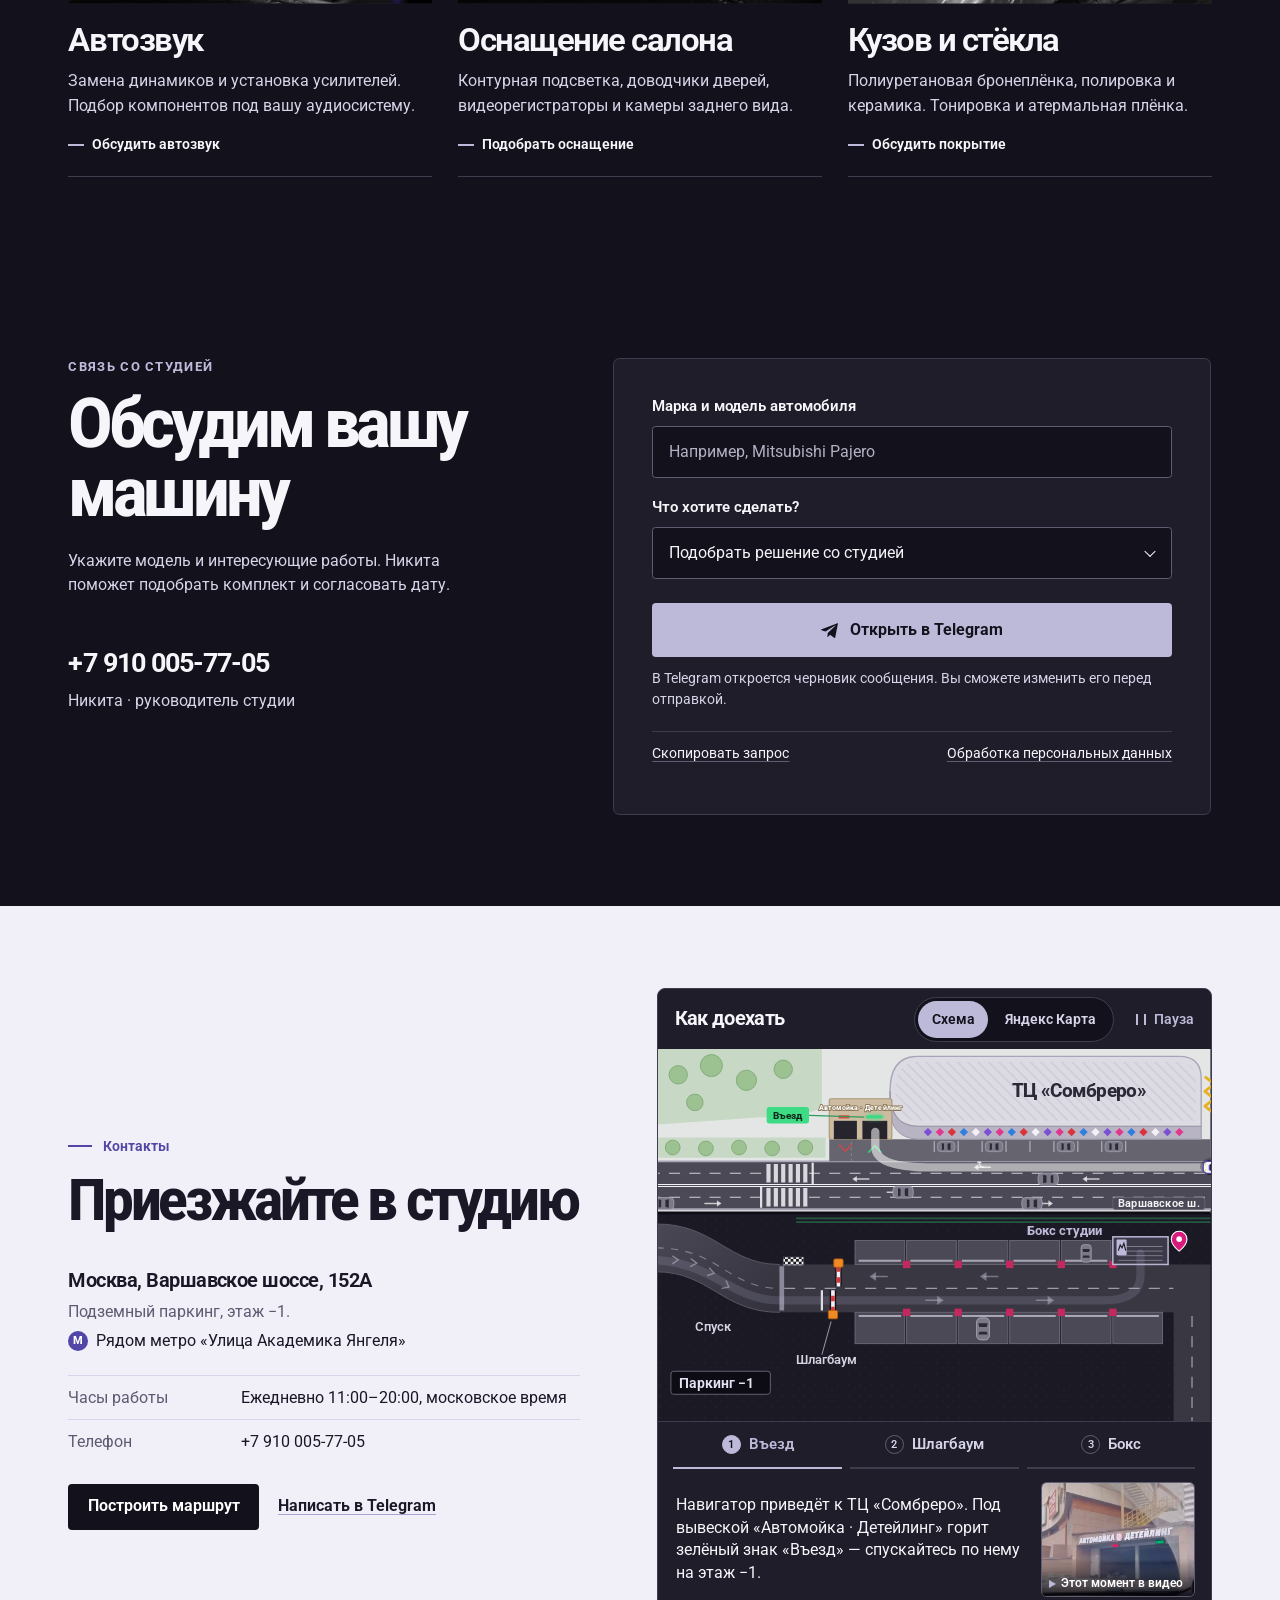
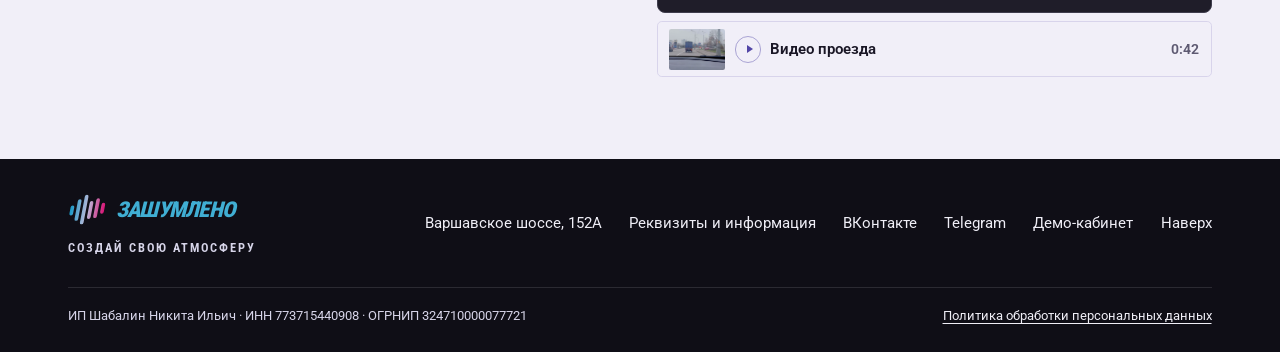
==== commit ee4f248d: "Опубликовать клиентский сайт после проверки цен, кабинета и навигации (d688718)" ====
--- a/index.html
+++ b/index.html
@@ -22,38 +22,38 @@
   <link rel="icon" href="favicon.ico" sizes="48x48">
   <link rel="icon" href="assets/mark.svg" type="image/svg+xml">
   <link rel="apple-touch-icon" href="assets/apple-touch-icon.png">
-  <script type="application/ld+json" data-structured>{"@context":"https://schema.org","@type":"AutoRepair","name":"Зашумлено","description":"Шумоизоляция, автозвук и дооснащение автомобилей в Москве","image":"/v2/media/og-cover.jpg","telephone":"+7 910 005-77-05","address":{"@type":"PostalAddress","streetAddress":"Варшавское шоссе, 152А","addressLocality":"Москва","addressCountry":"RU"},"openingHours":"Mo-Su 11:00-20:00","legalName":"ИП Шабалин Никита Ильич","taxID":"773715440908","sameAs":["https://t.me/Zashumleno","https://t.me/ZaShumlenoAvto","https://vk.com/arkanin"]}</script>
+  <script type="application/ld+json" data-structured>{"@context":"https://schema.org","@type":"AutoRepair","name":"Зашумлено","description":"Шумоизоляция, автозвук и дооснащение автомобилей в Москве","image":"v2/media/og-cover.jpg","telephone":"+7 910 005-77-05","address":{"@type":"PostalAddress","streetAddress":"Варшавское шоссе, 152А","addressLocality":"Москва","addressCountry":"RU"},"openingHours":"Mo-Su 11:00-20:00","legalName":"ИП Шабалин Никита Ильич","taxID":"773715440908","sameAs":["https://t.me/Zashumleno","https://t.me/ZaShumlenoAvto","https://vk.com/arkanin"]}</script>
   <link rel="preload" as="image" href="v2/media/hero-coupe-lilac.webp" media="(min-width:681px)" fetchpriority="high">
   <link rel="preload" as="image" href="v2/media/hero-mobile-lilac.webp" media="(max-width:680px)" fetchpriority="high">
-  <link rel="stylesheet" href="assets/fonts/fonts.css">
-  <link rel="stylesheet" href="v2/site.css">
-  <link rel="stylesheet" href="v2/estimate.css">
-  <link rel="stylesheet" href="v2/car-shapes.css">
-  <link rel="stylesheet" href="v2/zone-icons.css">
-  <link rel="stylesheet" href="v2/layers.css">
-  <link rel="stylesheet" href="v2/cases.css">
-  <link rel="stylesheet" href="v2/rates.css">
-  <link rel="stylesheet" href="v2/services.css">
-  <link rel="stylesheet" href="v2/quote.css">
-  <link rel="stylesheet" href="v2/visit.css">
-  <link rel="stylesheet" href="v2/route-map.css">
-  <link rel="stylesheet" href="v2/motion.css">
-  <link rel="stylesheet" href="v2/hero-acoustics.css">
-  <script defer src="prices.js"></script><script defer src="zones.js"></script><script defer src="works.js"></script><script defer src="vehicles.js"></script><script defer src="materials.js"></script>
-  <script defer src="page-content.js?v=0165365"></script><script defer src="content-upgrade.js"></script><script defer src="content-loader.js"></script>
-  <script defer src="v2/site.js"></script><script defer src="v2/vehicle-pricing.js"></script><script defer src="v2/car-shapes.js"></script><script defer src="v2/car-picker.js"></script>
-  <script defer src="v2/estimate-engine.js"></script><script defer src="v2/estimate.js"></script>
-  <script defer src="v2/layers.js"></script><script defer src="v2/cases.js"></script><script defer src="v2/rates.js"></script>
-  <script defer src="v2/services.js?v=0165365"></script><script defer src="v2/quote.js?v=0165365"></script>
-  <script defer src="v2/route-map.js"></script><script defer src="v2/visit.js"></script>
-  <script defer src="v2/motion.js"></script><script defer src="v2/hero-acoustics.js"></script>
+  <link rel="stylesheet" href="assets/fonts/fonts.css?v=7ec71ff7f553">
+  <link rel="stylesheet" href="v2/site.css?v=7fb85ae158a3">
+  <link rel="stylesheet" href="v2/estimate.css?v=c589f8f4bbb3">
+  <link rel="stylesheet" href="v2/car-shapes.css?v=4f30401c902d">
+  <link rel="stylesheet" href="v2/zone-icons.css?v=8a628adf3ea4">
+  <link rel="stylesheet" href="v2/layers.css?v=8e528a9711a2">
+  <link rel="stylesheet" href="v2/cases.css?v=c0e4a274638f">
+  <link rel="stylesheet" href="v2/rates.css?v=c52e3bc036fd">
+  <link rel="stylesheet" href="v2/services.css?v=e9492874e357">
+  <link rel="stylesheet" href="v2/quote.css?v=053ec3cf15a0">
+  <link rel="stylesheet" href="v2/visit.css?v=c33d45c1d724">
+  <link rel="stylesheet" href="v2/route-map.css?v=8d55c886cca4">
+  <link rel="stylesheet" href="v2/motion.css?v=9156b998a186">
+  <link rel="stylesheet" href="v2/hero-acoustics.css?v=dd979c3eb040">
+  <script defer src="prices.js?v=2122868dc7ab"></script><script defer src="zones.js?v=358de0336c79"></script><script defer src="works.js?v=7c44da7aac3b"></script><script defer src="vehicles.js?v=34caa39d8775"></script><script defer src="materials.js?v=04bbba6c6182"></script>
+  <script defer src="page-content.js?v=69e016ac7195"></script><script defer src="content-upgrade.js?v=98665823b529"></script><script defer src="content-loader.js?v=bd362b9a55aa"></script>
+  <script defer src="v2/site.js?v=6021b3c43a5c"></script><script defer src="v2/vehicle-pricing.js?v=eea38ef46bed"></script><script defer src="v2/car-shapes.js?v=6e1d3f1662f1"></script><script defer src="v2/car-picker.js?v=c22e8645281d"></script>
+  <script defer src="v2/estimate-engine.js?v=87ad4bf2f334"></script><script defer src="v2/estimate.js?v=2fc460c972a5"></script>
+  <script defer src="v2/layers.js?v=e53a70021b6c"></script><script defer src="v2/cases.js?v=5afa68c9046b"></script><script defer src="v2/rates.js?v=0c18f31cffee"></script>
+  <script defer src="v2/services.js?v=d01184e8f5f0"></script><script defer src="v2/quote.js?v=2380c08045fb"></script>
+  <script defer src="v2/route-map.js?v=c42f7a5d0e12"></script><script defer src="v2/visit.js?v=653b8c9ec8fa"></script>
+  <script defer src="v2/motion.js?v=0613805e20c7"></script><script defer src="v2/hero-acoustics.js?v=01bf987e3c56"></script>
 </head>
 <body>
   <a class="skip" href="#main">К содержимому</a>
   <div id="reading-progress" aria-hidden="true"></div>
   <header class="site-head">
     <div class="wrap head-row">
-      <a class="wordmark" data-brand href="#top" aria-label="Зашумлено — в начало">
+      <a class="wordmark" data-brand href="#" aria-label="Зашумлено — в начало">
         <img data-brand-mark src="assets/mark.svg" width="38" height="38" alt=""><img data-custom-logo hidden alt="">
         <span data-brand-name>ЗАШУМЛЕНО</span>
       </a>
@@ -85,7 +85,12 @@
         </div>
       </div>
     </section>
-    <section id="calculator" class="estimate-section" aria-label="Калькулятор шумоизоляции"><div class="wrap"><div data-estimate></div></div></section>
+    <section id="calculator" class="estimate-section" aria-label="Калькулятор шумоизоляции">
+      <div class="wrap">
+        <div data-estimate></div>
+        <noscript><p class="no-script">Для калькулятора и обновляемого прайса включите JavaScript. <a href="https://t.me/Zashumleno">Связаться со студией в Telegram</a></p></noscript>
+      </div>
+    </section>
     <section id="layers" aria-label="Материалы шумоизоляции"><div class="wrap"><div data-layers></div></div></section>
     <section id="works" class="content-section" aria-labelledby="works-title">
       <div class="wrap">
@@ -115,11 +120,10 @@
       </div>
     </section>
     <section id="studio" class="content-section" aria-label="Контакты студии"><div class="wrap"><div data-visit><div class="visit-info"><p class="visit-kicker">Контакты</p><h2 class="visit-title">Приезжайте в студию</h2><address class="visit-address"><strong>Москва, Варшавское шоссе, 152А</strong><span>Подземный паркинг, этаж −1.</span><span class="visit-metro">Рядом метро «Улица Академика Янгеля»</span></address><p>Ежедневно 11:00–20:00. Телефон: <a href="tel:+79100057705">+7 910 005-77-05</a>, <a href="https://t.me/Zashumleno" target="_blank" rel="noopener noreferrer">написать в Telegram</a>.</p></div></div></div></section>
-    <noscript><p class="wrap no-script">Для калькулятора и обновляемого прайса включите JavaScript. <a href="https://t.me/Zashumleno">Связаться со студией в Telegram</a></p></noscript>
   </main>
   <footer class="footer"><div class="wrap foot-row">
-    <div class="foot-brand"><a data-brand class="wordmark" href="#top"><img data-brand-mark src="assets/mark.svg" alt="" width="38" height="38"><img data-custom-logo hidden alt=""><span data-brand-name>ЗАШУМЛЕНО</span></a><p class="foot-tagline" data-brand-tagline>Создай свою атмосферу</p></div>
-    <nav aria-label="Сведения о студии"><a data-map href="#studio"><span data-short-address>Варшавское шоссе, 152А</span></a><a href="legal.html">Реквизиты и информация</a><a data-vk href="https://vk.com/arkanin" target="_blank" rel="noopener noreferrer">ВКонтакте</a><a data-channel href="https://t.me/ZaShumlenoAvto" target="_blank" rel="noopener noreferrer">Telegram</a><a href="admin/">Демо-кабинет</a><a href="#top">Наверх</a></nav>
+    <div class="foot-brand"><a data-brand class="wordmark" href="#"><img data-brand-mark src="assets/mark.svg" alt="" width="38" height="38"><img data-custom-logo hidden alt=""><span data-brand-name>ЗАШУМЛЕНО</span></a><p class="foot-tagline" data-brand-tagline>Создай свою атмосферу</p></div>
+    <nav aria-label="Сведения о студии"><a data-map href="#studio"><span data-short-address>Варшавское шоссе, 152А</span></a><a href="legal.html">Реквизиты и информация</a><a data-vk href="https://vk.com/arkanin" target="_blank" rel="noopener noreferrer">ВКонтакте</a><a data-channel href="https://t.me/ZaShumlenoAvto" target="_blank" rel="noopener noreferrer">Telegram</a><a href="admin/">Демо-кабинет</a><a href="#">Наверх</a></nav>
   </div>
   <div class="wrap foot-legal"><p data-requisites>ИП Шабалин Никита Ильич · ИНН 773715440908 · ОГРНИП 324710000077721</p><a href="privacy.html">Политика обработки персональных данных</a></div></footer>
 </body>
--- a/v2/site.css
+++ b/v2/site.css
@@ -123,10 +123,11 @@
   .head-row { min-height: 4.2rem; gap: .7rem; }
   .head-contact { margin-left: auto; }
   .menu-toggle { display: inline-flex; flex-direction: column; justify-content: center; align-items: center; gap: 6px; }
+  .head-row:has(.topnav:empty) .menu-toggle { display: none; }
   .menu-toggle[aria-expanded=true] span:first-child { transform: translateY(4px) rotate(45deg); }
   .menu-toggle[aria-expanded=true] span:last-child { transform: translateY(-4px) rotate(-45deg); }
   .topnav { display: none; position: absolute; inset: 100% 0 auto; padding: .8rem var(--gutter) 1rem; background: var(--night-deep); border-top: 1px solid var(--line-dark); box-shadow: 0 16px 16px color-mix(in srgb, var(--night-deep) 30%, transparent); }
-  .site-head.menu-open .topnav { display: grid; gap: .1rem; }
+  .site-head.menu-open .topnav:not(:empty) { display: grid; gap: .1rem; }
   .cover-inner { min-height: 32rem; }
   .cover-copy { width: 55%; }
   .cover h1 { font-size: clamp(4.35rem,8.1vw,5.4rem); }
--- a/v2/rates.css
+++ b/v2/rates.css
@@ -280,6 +280,7 @@
   .rates-intro-text { display: contents; }
   .rates-intro h3 { grid-column: 1; grid-row: 1; }
   .rates-intro p { grid-column: 1/-1; grid-row: 2; margin: 0; }
+  .rates-intro .rates-car-context { grid-row: 3; }
   .rates-photo { grid-column: 2; grid-row: 1; width: 5.25rem; aspect-ratio: 1.9; }
 }
 @media (prefers-reduced-motion: reduce) {
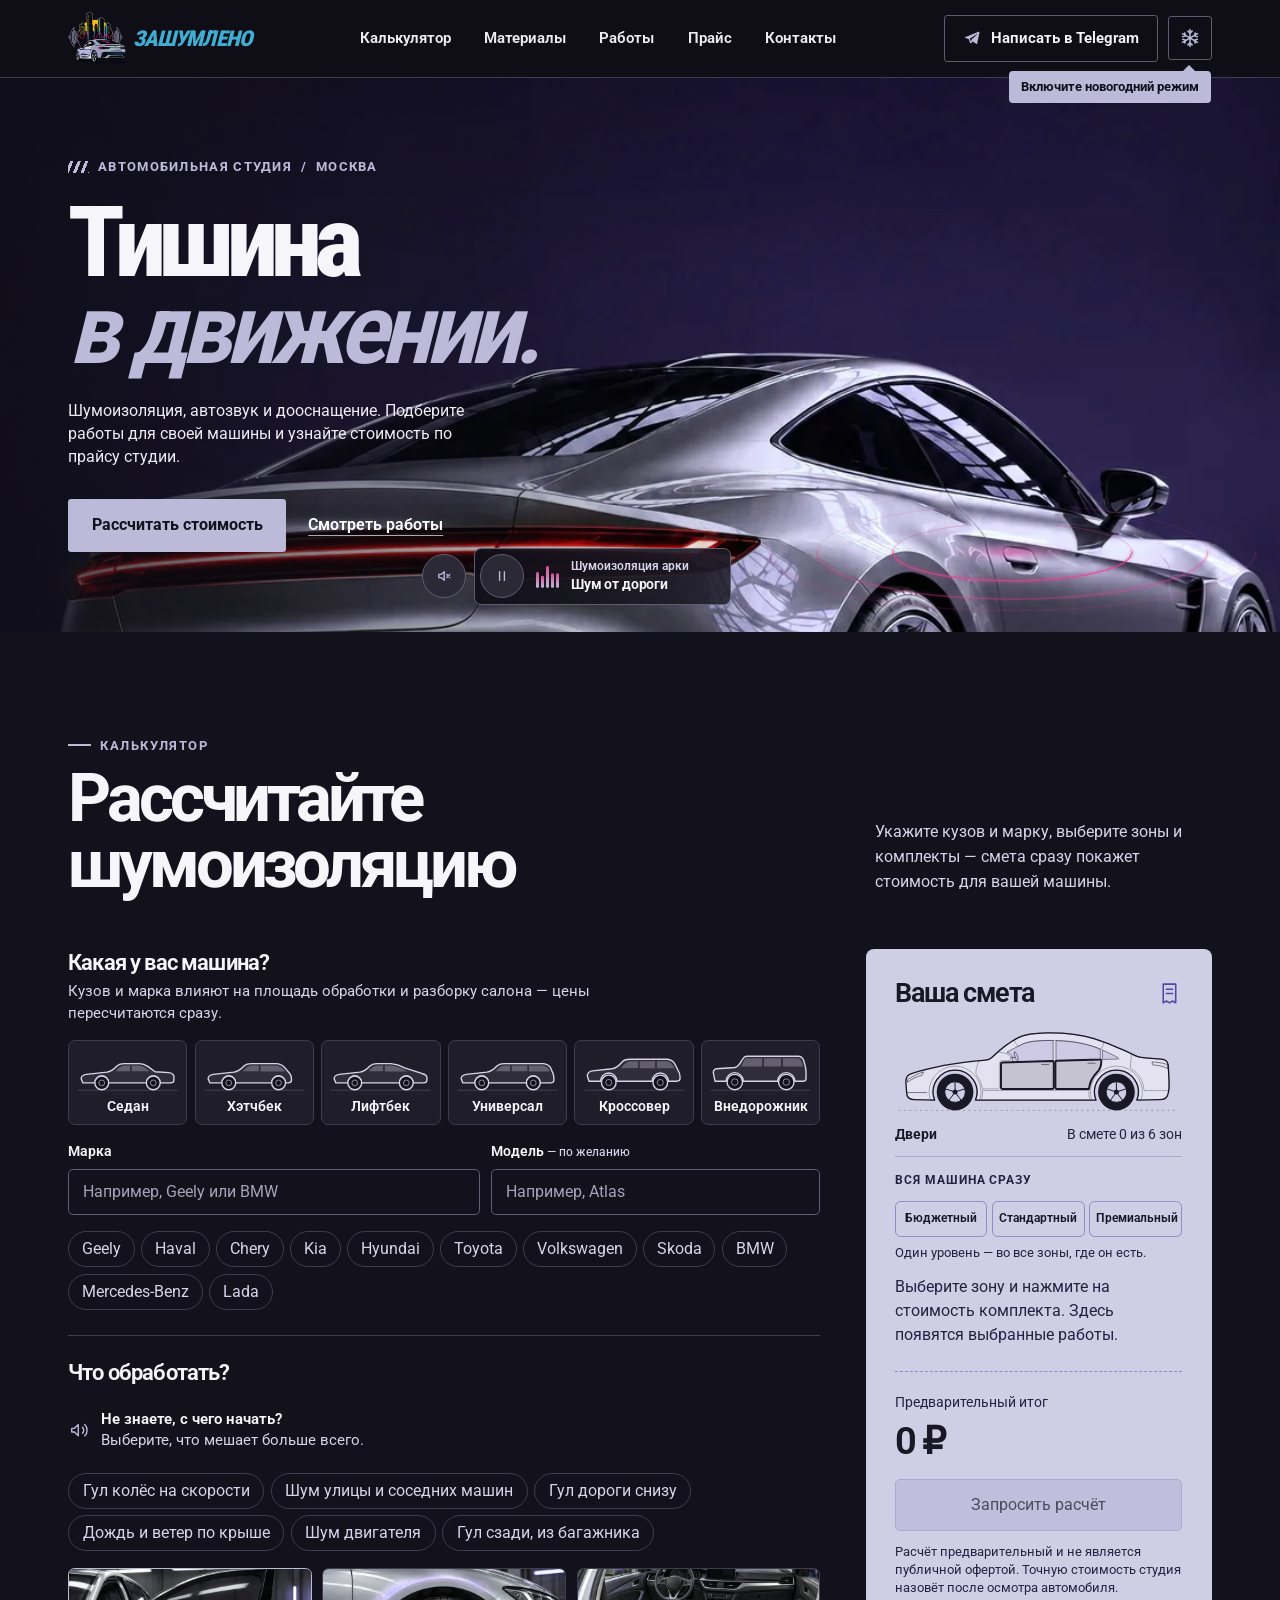
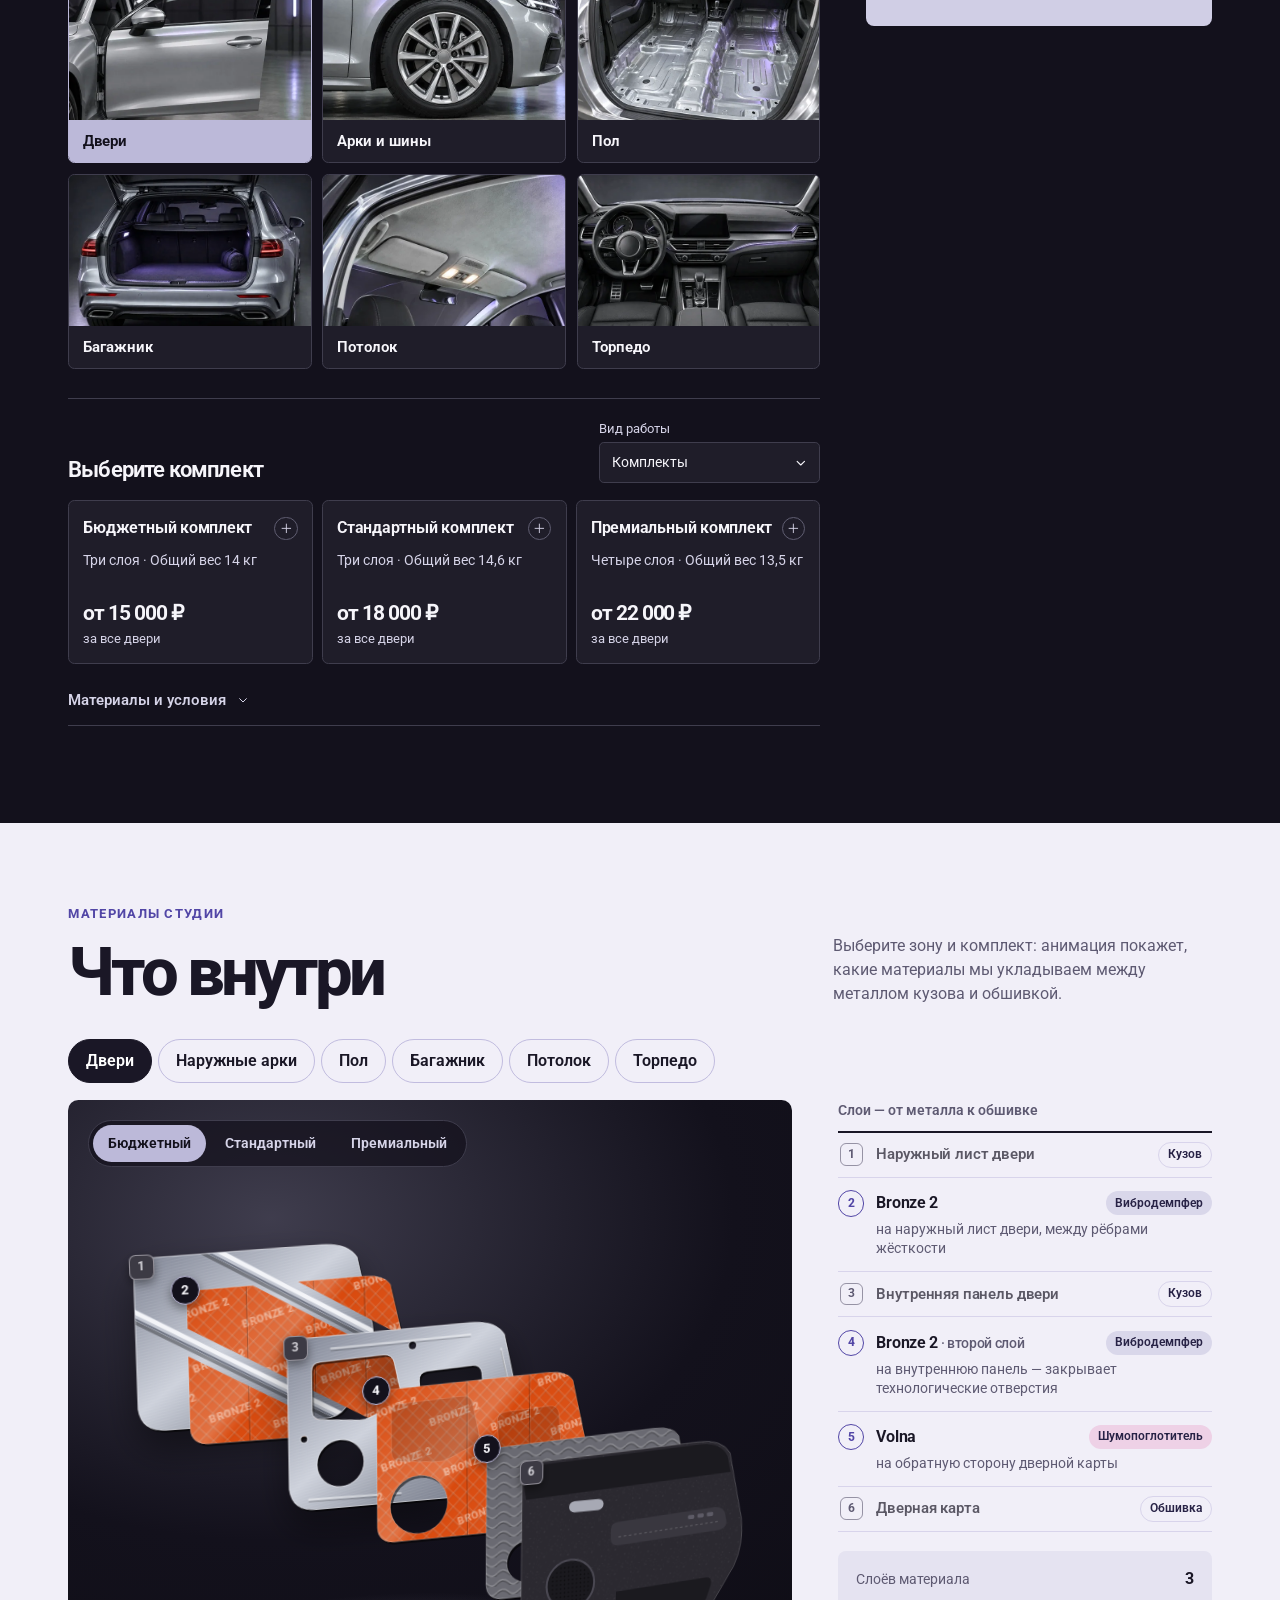
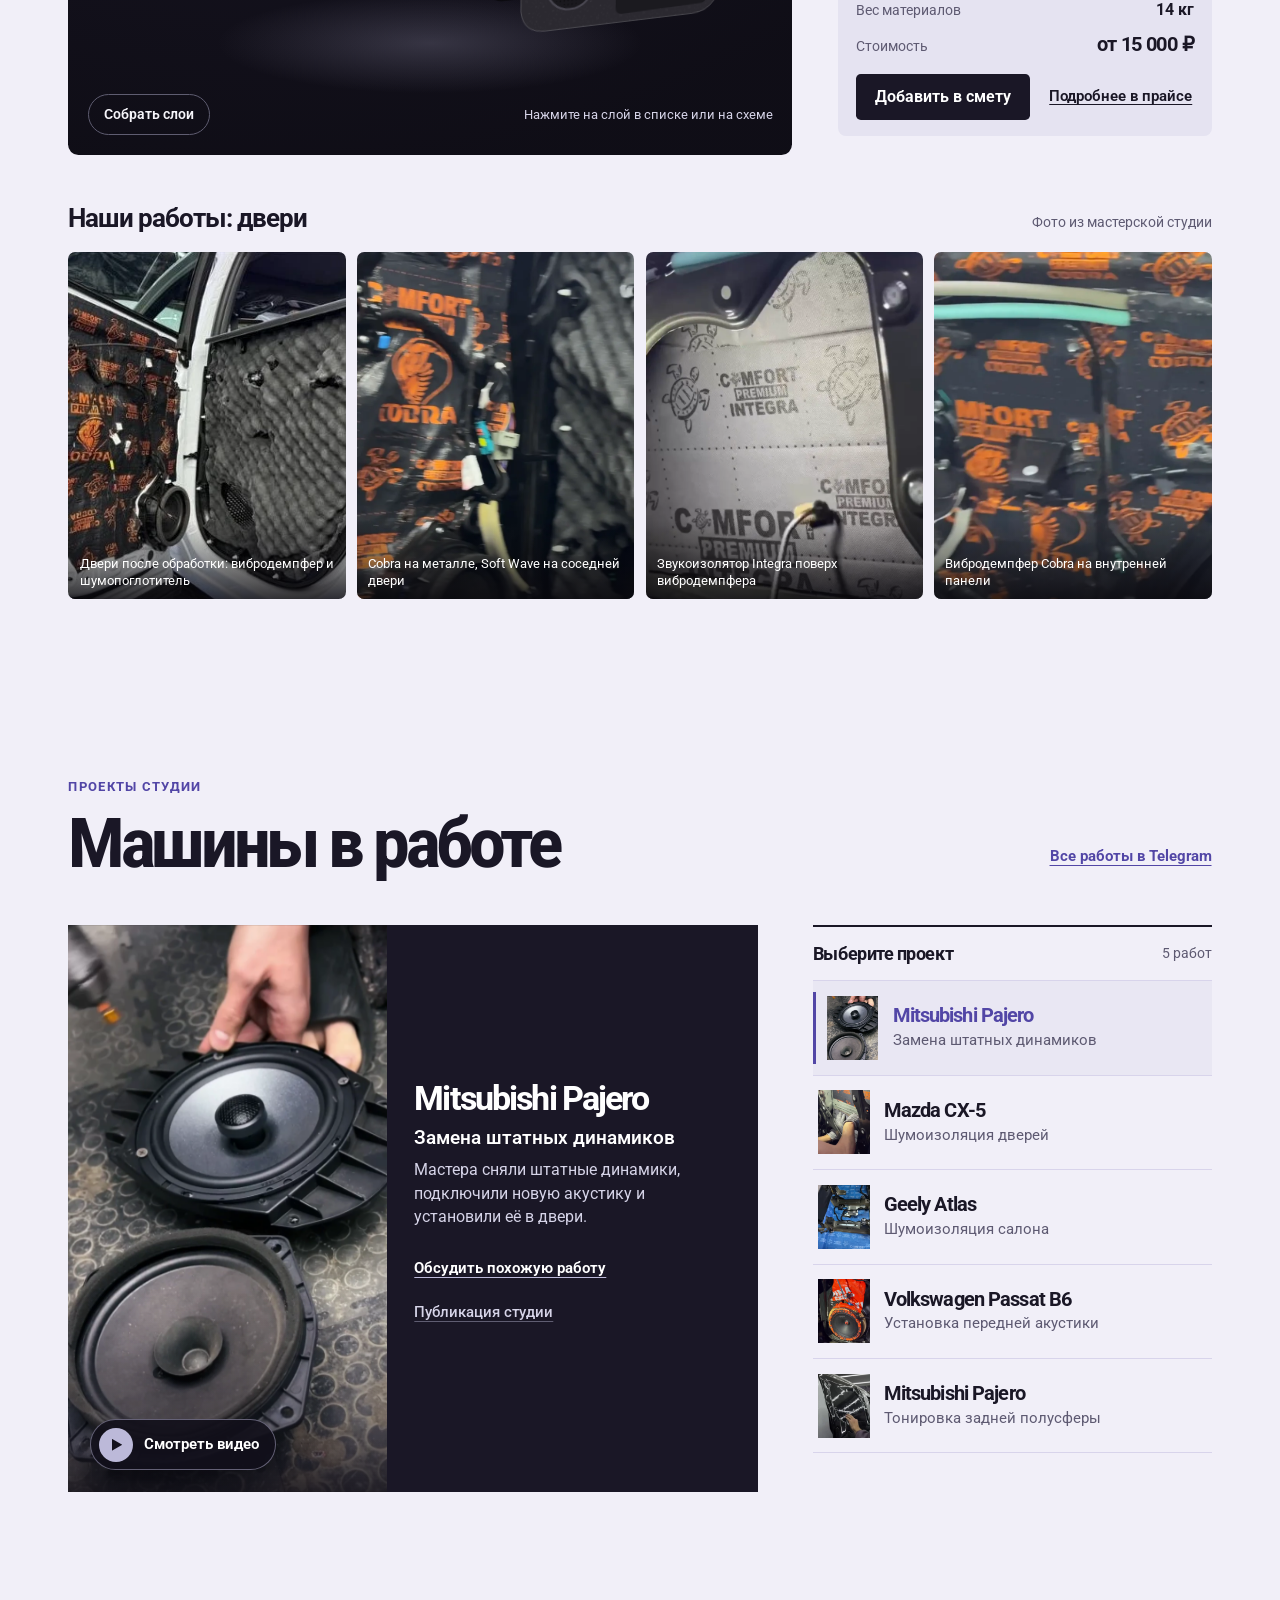
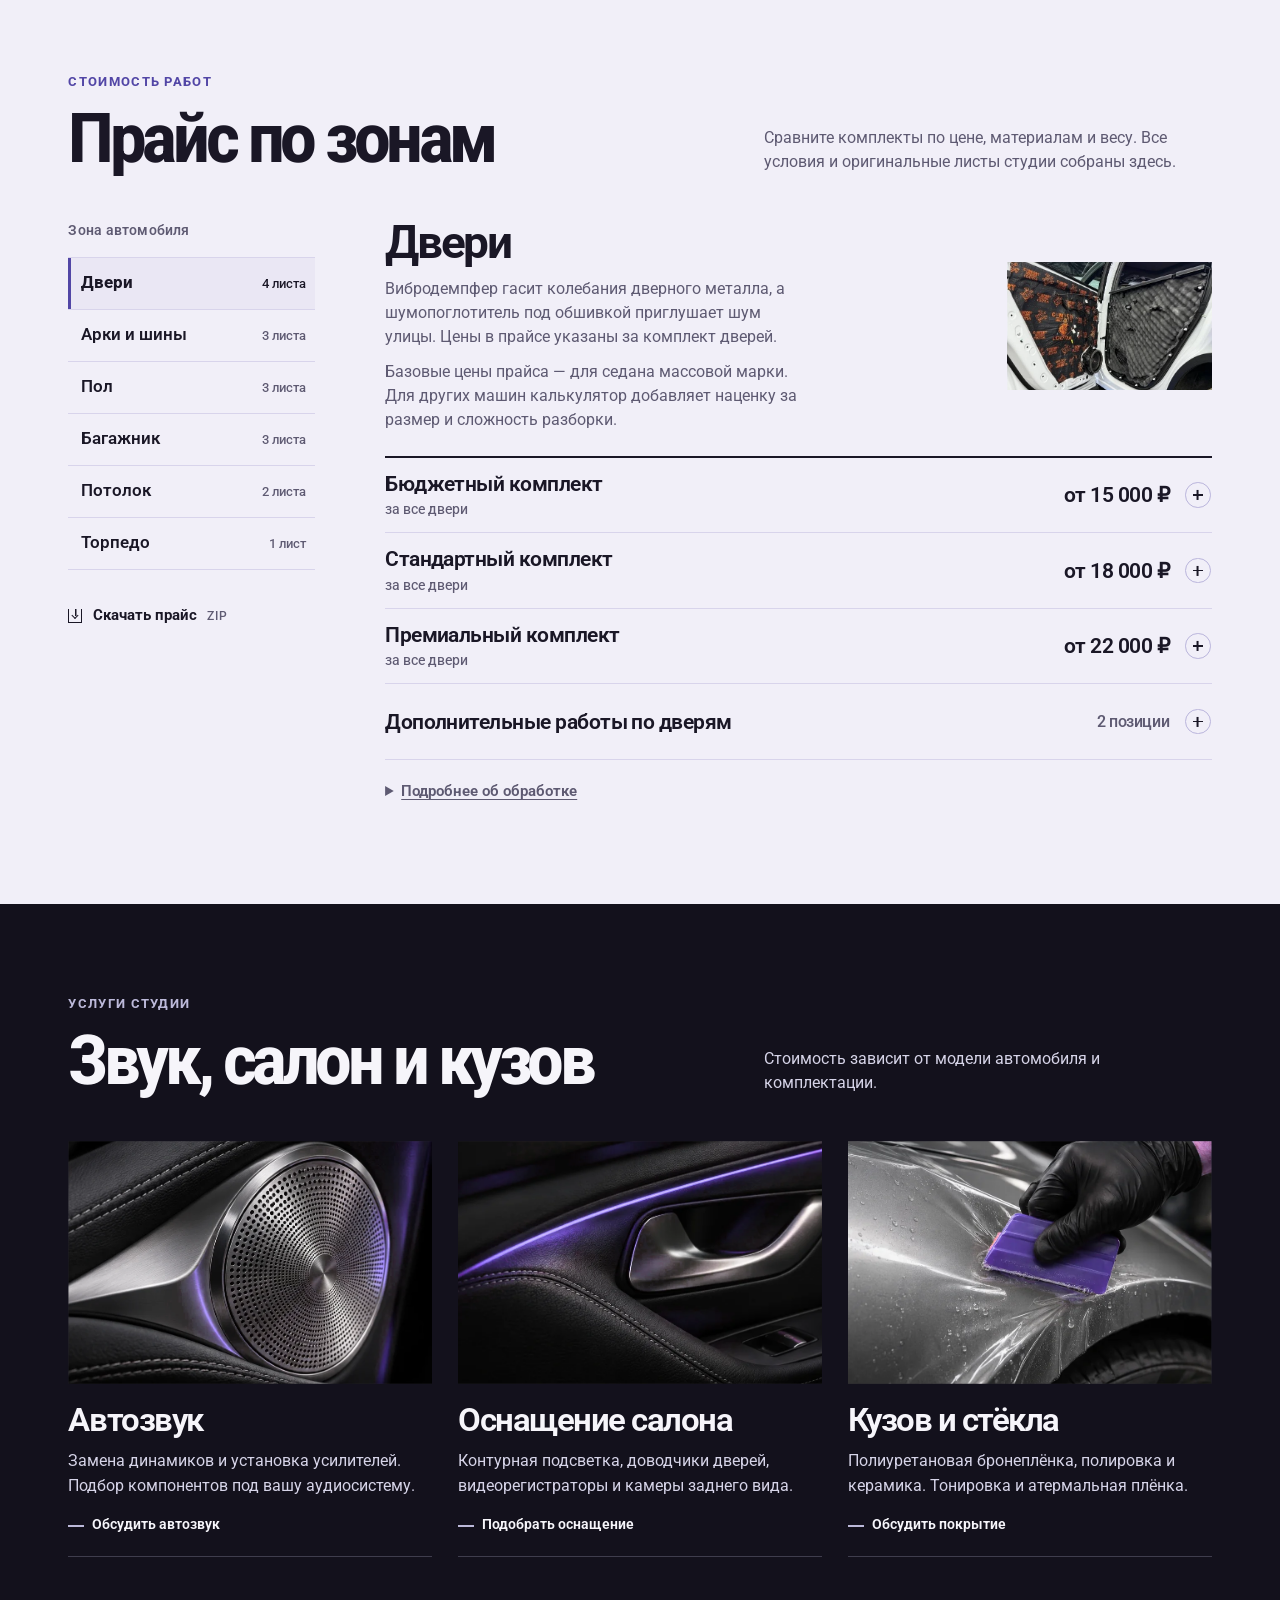
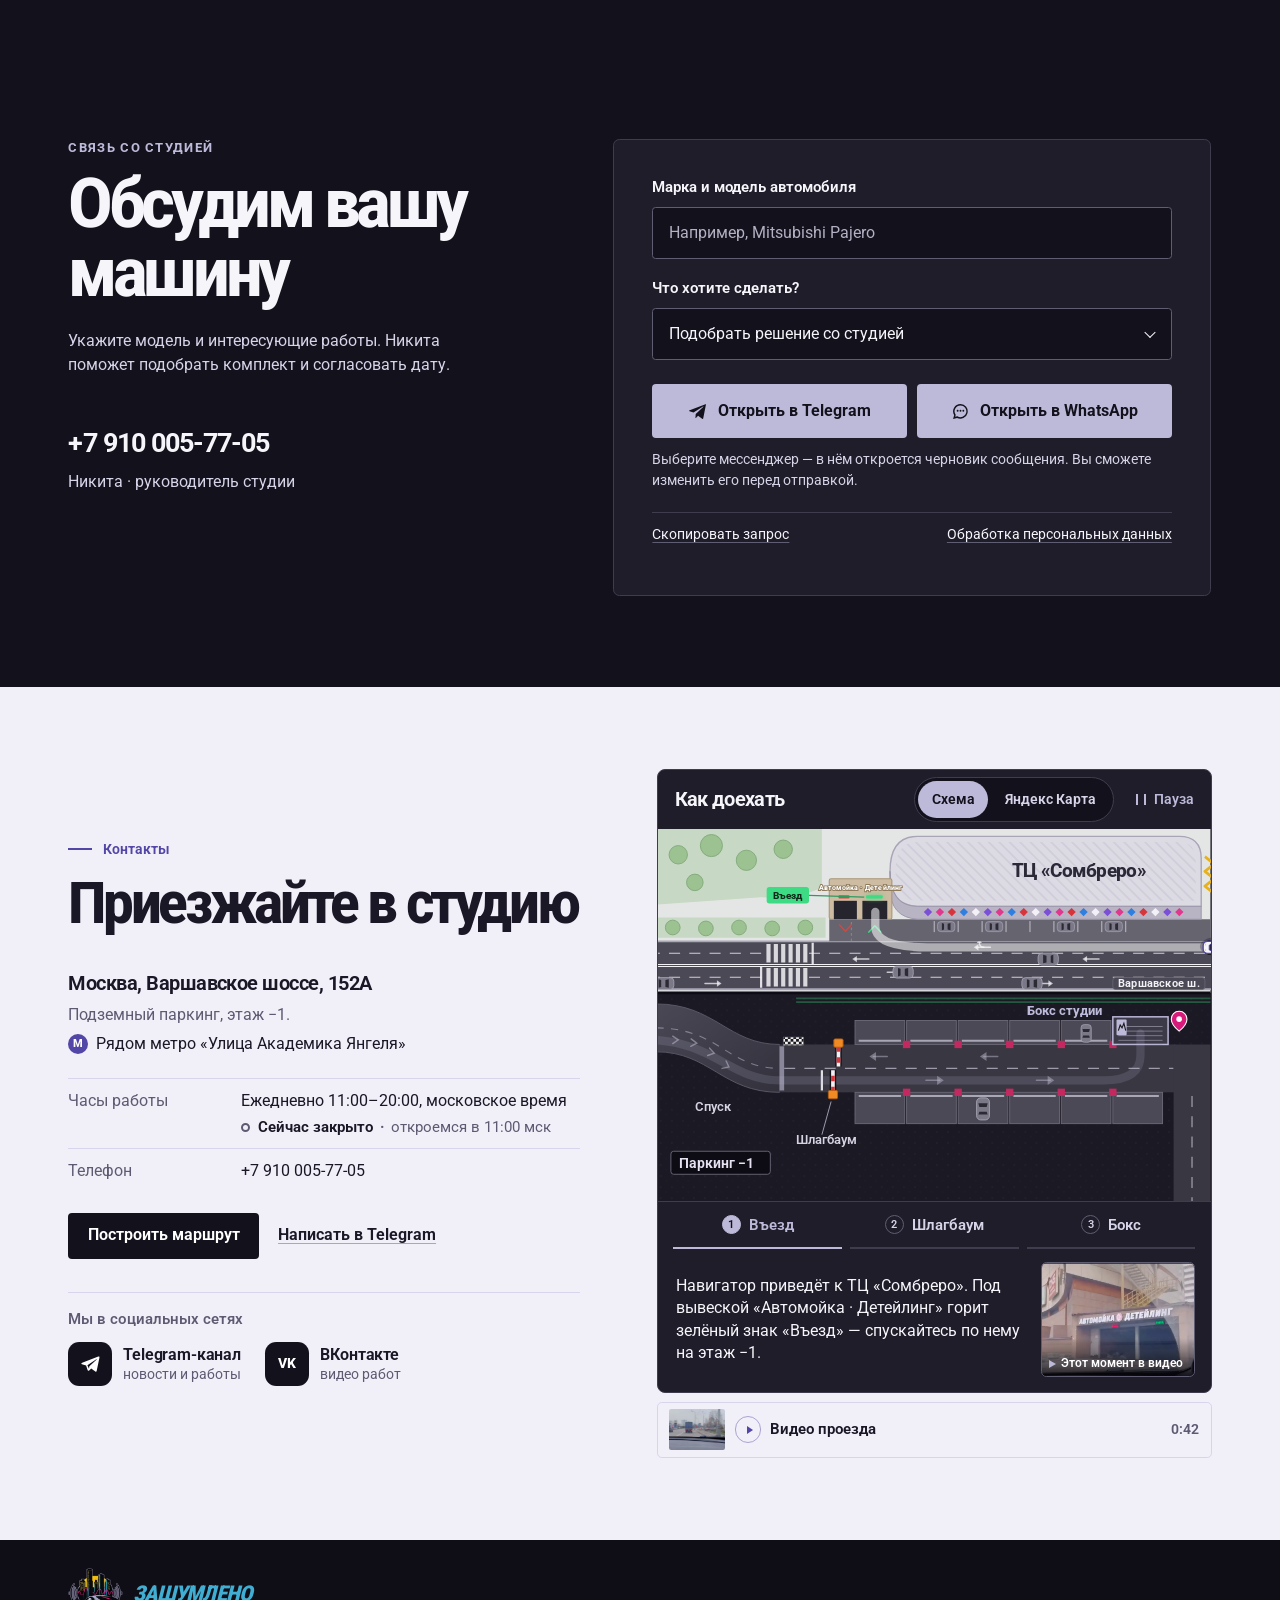
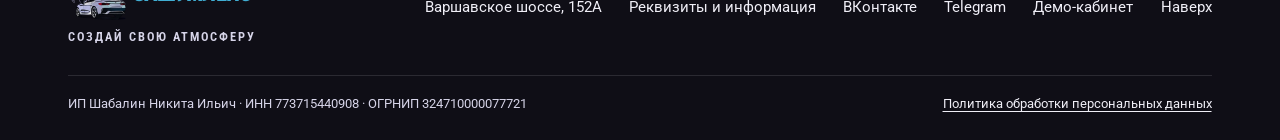
==== commit db938d95: "Опубликовать доработки по замечаниям Аси (0814c7e)" ====
--- a/index.html
+++ b/index.html
@@ -26,27 +26,29 @@
   <link rel="preload" as="image" href="v2/media/hero-coupe-lilac.webp" media="(min-width:681px)" fetchpriority="high">
   <link rel="preload" as="image" href="v2/media/hero-mobile-lilac.webp" media="(max-width:680px)" fetchpriority="high">
   <link rel="stylesheet" href="assets/fonts/fonts.css?v=7ec71ff7f553">
-  <link rel="stylesheet" href="v2/site.css?v=7fb85ae158a3">
-  <link rel="stylesheet" href="v2/estimate.css?v=c589f8f4bbb3">
-  <link rel="stylesheet" href="v2/car-shapes.css?v=4f30401c902d">
+  <link rel="stylesheet" href="v2/site.css?v=31e2b9bf2afe">
+  <link rel="stylesheet" href="v2/estimate.css?v=3cacc2426f2f">
+  <link rel="stylesheet" href="v2/car-map.css?v=0eb22f54fc84">
+  <link rel="stylesheet" href="v2/car-shapes.css?v=ce831885d782">
   <link rel="stylesheet" href="v2/zone-icons.css?v=8a628adf3ea4">
-  <link rel="stylesheet" href="v2/layers.css?v=8e528a9711a2">
-  <link rel="stylesheet" href="v2/cases.css?v=c0e4a274638f">
-  <link rel="stylesheet" href="v2/rates.css?v=c52e3bc036fd">
-  <link rel="stylesheet" href="v2/services.css?v=e9492874e357">
-  <link rel="stylesheet" href="v2/quote.css?v=053ec3cf15a0">
-  <link rel="stylesheet" href="v2/visit.css?v=c33d45c1d724">
-  <link rel="stylesheet" href="v2/route-map.css?v=8d55c886cca4">
+  <link rel="stylesheet" href="v2/layers.css?v=f05734cad624">
+  <link rel="stylesheet" href="v2/cases.css?v=9d492525aa43">
+  <link rel="stylesheet" href="v2/rates.css?v=e2f8569b6e87">
+  <link rel="stylesheet" href="v2/services.css?v=eefd94a9e75a">
+  <link rel="stylesheet" href="v2/quote.css?v=531b91579135">
+  <link rel="stylesheet" href="v2/visit.css?v=8a1504cc6617">
+  <link rel="stylesheet" href="v2/route-map.css?v=cc509ef04c74">
   <link rel="stylesheet" href="v2/motion.css?v=9156b998a186">
-  <link rel="stylesheet" href="v2/hero-acoustics.css?v=dd979c3eb040">
-  <script defer src="prices.js?v=2122868dc7ab"></script><script defer src="zones.js?v=358de0336c79"></script><script defer src="works.js?v=7c44da7aac3b"></script><script defer src="vehicles.js?v=34caa39d8775"></script><script defer src="materials.js?v=04bbba6c6182"></script>
-  <script defer src="page-content.js?v=69e016ac7195"></script><script defer src="content-upgrade.js?v=98665823b529"></script><script defer src="content-loader.js?v=bd362b9a55aa"></script>
-  <script defer src="v2/site.js?v=6021b3c43a5c"></script><script defer src="v2/vehicle-pricing.js?v=eea38ef46bed"></script><script defer src="v2/car-shapes.js?v=6e1d3f1662f1"></script><script defer src="v2/car-picker.js?v=c22e8645281d"></script>
-  <script defer src="v2/estimate-engine.js?v=87ad4bf2f334"></script><script defer src="v2/estimate.js?v=2fc460c972a5"></script>
-  <script defer src="v2/layers.js?v=e53a70021b6c"></script><script defer src="v2/cases.js?v=5afa68c9046b"></script><script defer src="v2/rates.js?v=0c18f31cffee"></script>
-  <script defer src="v2/services.js?v=d01184e8f5f0"></script><script defer src="v2/quote.js?v=2380c08045fb"></script>
-  <script defer src="v2/route-map.js?v=c42f7a5d0e12"></script><script defer src="v2/visit.js?v=653b8c9ec8fa"></script>
-  <script defer src="v2/motion.js?v=0613805e20c7"></script><script defer src="v2/hero-acoustics.js?v=01bf987e3c56"></script>
+  <link rel="stylesheet" href="v2/hero-acoustics.css?v=bdfcac43b9c1">
+  <link rel="stylesheet" href="v2/festive.css?v=b99782653884">
+  <script defer src="prices.js?v=64cb3b6d2f77"></script><script defer src="zones.js?v=e29591acebc1"></script><script defer src="works.js?v=7c44da7aac3b"></script><script defer src="vehicles.js?v=34caa39d8775"></script><script defer src="materials.js?v=8aaee05d8ef0"></script>
+  <script defer src="page-content.js?v=189c5fe336fe"></script><script defer src="content-upgrade.js?v=ee55c203e560"></script><script defer src="content-loader.js?v=3bbce211880b"></script>
+  <script defer src="v2/site.js?v=6021b3c43a5c"></script><script defer src="v2/vehicle-pricing.js?v=eea38ef46bed"></script><script defer src="v2/car-shapes.js?v=6e1d3f1662f1"></script><script defer src="v2/car-picker.js?v=72ec69f6fe22"></script>
+  <script defer src="v2/estimate-engine.js?v=87ad4bf2f334"></script><script defer src="v2/car-map.js?v=d3150e76aac6"></script><script defer src="v2/estimate.js?v=d503dc7b99a1"></script>
+  <script defer src="v2/layers.js?v=a89e1d04f6a2"></script><script defer src="v2/cases.js?v=cb97f0674218"></script><script defer src="v2/rates.js?v=7a9247e716cb"></script>
+  <script defer src="v2/services.js?v=385cadf75f79"></script><script defer src="v2/quote.js?v=377838bb97fb"></script>
+  <script defer src="v2/route-map.js?v=d37059c2a854"></script><script defer src="v2/visit.js?v=6aeedb7dcc36"></script>
+  <script defer src="v2/motion.js?v=0613805e20c7"></script><script defer src="v2/hero-acoustics.js?v=2b8bad25ee97"></script><script defer src="v2/festive.js?v=5afe8c8787ba"></script>
 </head>
 <body>
   <a class="skip" href="#main">К содержимому</a>
@@ -54,7 +56,7 @@
   <header class="site-head">
     <div class="wrap head-row">
       <a class="wordmark" data-brand href="#" aria-label="Зашумлено — в начало">
-        <img data-brand-mark src="assets/mark.svg" width="38" height="38" alt=""><img data-custom-logo hidden alt="">
+        <img data-brand-mark src="assets/mark.webp" width="194" height="176" alt=""><img data-custom-logo hidden alt="">
         <span data-brand-name>ЗАШУМЛЕНО</span>
       </a>
       <nav class="topnav" id="navigation" data-nav aria-label="Навигация">
@@ -64,6 +66,9 @@
         <svg viewBox="0 0 24 24" aria-hidden="true" width="18" height="18"><path fill="currentColor" d="M20.7 3.8 3.4 10.5c-1.2.5-1.2 1.2-.2 1.5l4.4 1.4 1.6 4.9c.2.6.4.8.8.8.3 0 .6-.1.9-.4l2.2-2.1 4.4 3.2c.8.5 1.3.2 1.5-.8l2.9-14c.2-1-.2-1.6-1.2-1.2ZM9 13.1l9.6-6.3c.4-.3.7-.1.4.2l-7.9 7.2-.4 2.7L9 13.1Z"/></svg>
         <span data-telegram-label>Написать в Telegram</span>
       </a>
+      <button type="button" class="festive-toggle" data-festive-toggle aria-pressed="false" aria-label="Новогодний режим" data-tip="Включить новогодний режим">
+        <svg viewBox="0 0 24 24" width="22" height="22" aria-hidden="true"><path fill="none" stroke="currentColor" stroke-width="1.6" stroke-linecap="round" stroke-linejoin="round" d="M12 2.6v18.8M3.86 7.3l16.28 9.4M20.14 7.3 3.86 16.7M9.7 4.5 12 6.8l2.3-2.3M9.7 19.5l2.3-2.3 2.3 2.3M4.05 10.55l3.15-.85-.85-3.15M19.95 13.45l-3.15.85.85 3.15M19.95 10.55l-3.15-.85.85-3.15M4.05 13.45l3.15.85-.85 3.15"/></svg>
+      </button>
       <button type="button" class="menu-toggle" aria-controls="navigation" aria-label="Открыть меню" aria-expanded="false"><span></span><span></span></button>
     </div>
   </header>
@@ -122,8 +127,8 @@
     <section id="studio" class="content-section" aria-label="Контакты студии"><div class="wrap"><div data-visit><div class="visit-info"><p class="visit-kicker">Контакты</p><h2 class="visit-title">Приезжайте в студию</h2><address class="visit-address"><strong>Москва, Варшавское шоссе, 152А</strong><span>Подземный паркинг, этаж −1.</span><span class="visit-metro">Рядом метро «Улица Академика Янгеля»</span></address><p>Ежедневно 11:00–20:00. Телефон: <a href="tel:+79100057705">+7 910 005-77-05</a>, <a href="https://t.me/Zashumleno" target="_blank" rel="noopener noreferrer">написать в Telegram</a>.</p></div></div></div></section>
   </main>
   <footer class="footer"><div class="wrap foot-row">
-    <div class="foot-brand"><a data-brand class="wordmark" href="#"><img data-brand-mark src="assets/mark.svg" alt="" width="38" height="38"><img data-custom-logo hidden alt=""><span data-brand-name>ЗАШУМЛЕНО</span></a><p class="foot-tagline" data-brand-tagline>Создай свою атмосферу</p></div>
-    <nav aria-label="Сведения о студии"><a data-map href="#studio"><span data-short-address>Варшавское шоссе, 152А</span></a><a href="legal.html">Реквизиты и информация</a><a data-vk href="https://vk.com/arkanin" target="_blank" rel="noopener noreferrer">ВКонтакте</a><a data-channel href="https://t.me/ZaShumlenoAvto" target="_blank" rel="noopener noreferrer">Telegram</a><a href="admin/">Демо-кабинет</a><a href="#">Наверх</a></nav>
+    <div class="foot-brand"><a data-brand class="wordmark" href="#"><img data-brand-mark src="assets/mark.webp" alt="" width="194" height="176"><img data-custom-logo hidden alt=""><span data-brand-name>ЗАШУМЛЕНО</span></a><p class="foot-tagline" data-brand-tagline>Создай свою атмосферу</p></div>
+    <nav aria-label="Сведения о студии"><a data-map href="#studio"><span data-short-address>Варшавское шоссе, 152А</span></a><a href="legal.html">Реквизиты и информация</a><a data-vk href="https://vk.com/arkanin" target="_blank" rel="noopener noreferrer">ВКонтакте</a><a data-channel href="https://t.me/ZaShumlenoAvto" target="_blank" rel="noopener noreferrer">Telegram</a><a data-youtube hidden target="_blank" rel="noopener noreferrer">YouTube</a><a href="admin/">Демо-кабинет</a><a href="#">Наверх</a></nav>
   </div>
   <div class="wrap foot-legal"><p data-requisites>ИП Шабалин Никита Ильич · ИНН 773715440908 · ОГРНИП 324710000077721</p><a href="privacy.html">Политика обработки персональных данных</a></div></footer>
 </body>
--- a/v2/site.css
+++ b/v2/site.css
@@ -49,10 +49,15 @@
 .skip:focus { transform: none; }
 .site-notice { background: var(--paper-3); color: var(--ink); padding: .55rem var(--gutter); display: flex; flex-wrap: wrap; justify-content: center; gap: .4rem 1rem; font-size: .9rem; }
 .site-notice a { font-weight: 700; }
+/* The published content did not load (the notice above says so): sections drawn from it step aside together with
+   the links to them, so the page is not a row of bare headings. The phone, Telegram and the address stay. */
+.content-failed :is(#calculator, #layers, #works, #prices, #services),
+.content-failed a:is([href="#calculator"], [href="#layers"], [href="#works"], [href="#prices"], [href="#services"]) { display: none; }
 .site-head { position: relative; background: var(--night-deep); color: var(--on-dark); border-bottom: 1px solid var(--line-dark); z-index: 20; }
 .head-row { min-height: 4.8rem; display: flex; align-items: center; justify-content: space-between; gap: 1rem; }
 .wordmark { display: inline-flex; flex: none; align-items: center; gap: .46rem; min-height: 2.75rem; text-decoration: none; }
-.wordmark img { width: 2.5rem; height: 2.05rem; object-fit: contain; }
+/* The studio emblem is not square: the height is fixed, the width follows the picture. A logo from the cabinet fits the same place. */
+.wordmark img { width: auto; max-width: 3.6rem; height: 3.25rem; object-fit: contain; }
 .wordmark [data-brand-name] { font-size: clamp(1.18rem, 1.7vw, 1.55rem); line-height: 1; font-weight: 880; font-stretch: 80%; font-style: italic; letter-spacing: -.035em; color: color-mix(in srgb, var(--accent-alt) 78%, white); }
 .topnav, .foot-row nav { display: flex; align-items: center; }
 .topnav { gap: clamp(1rem,2.6vw,3rem); }
@@ -90,6 +95,120 @@
 .intro-aside p:empty, [data-section-desc]:empty, [data-section-kicker]:empty { display: none; }
 .v2-paper,#works,#studio { background: var(--paper); }
 .estimate-section,.services-section,.brief-section { background: var(--dark); color: var(--on-dark); }
+/* Until the calculator draws itself its place is held: otherwise the next section shows up right under the cover
+   on a tall screen and jumps away a moment later. */
+@media (scripting: enabled) {
+  html:not(.content-failed) .estimate-section [data-estimate]:empty { min-height: 100vh; min-height: 100svh; }
+}
+/* What waits in the held place: outlines of the heading, of the car and zone tiles and of the estimate card, roughly where
+   the calculator puts them. CSS alone: the element stays :empty, and the drawing never changes the height of the place.
+   --wait-h is the heading size, --wait-top is where the two columns start, --wait-side is the estimate card. */
+@media (scripting: enabled) {
+  html:not(.content-failed) .estimate-section [data-estimate]:empty {
+    --wait-bar: color-mix(in srgb, var(--accent) 19%, var(--night));
+    --wait-tile: color-mix(in srgb, var(--accent) 9%, var(--night));
+    --wait-h: clamp(2.65rem, 5.25vw, 5.85rem);
+    --wait-gap: clamp(1.5rem, 3.5vw, 4rem);
+    --wait-side: calc((100% - var(--wait-gap)) * .315);
+    --wait-top: calc(2.3rem + var(--wait-h) * 1.96 + clamp(2rem, 4vw, 4rem));
+    --wait-zones: 3;
+    position: relative;
+    overflow: hidden;
+    -webkit-mask-image: linear-gradient(#000 calc(100% - 6rem), #0000);
+    mask-image: linear-gradient(#000 calc(100% - 6rem), #0000);
+    /* The kicker, two lines of the heading, three lines of the note on the right. */
+    background:
+      linear-gradient(var(--wait-bar) 0 0) 0 .7rem / 8.75rem .6rem no-repeat,
+      linear-gradient(var(--wait-bar) 0 0) 0 calc(2.3rem + var(--wait-h) * .15) / min(100%, var(--wait-h) * 5.3) calc(var(--wait-h) * .68) no-repeat,
+      linear-gradient(var(--wait-bar) 0 0) 0 calc(2.3rem + var(--wait-h) * 1.13) / min(100%, var(--wait-h) * 6.65) calc(var(--wait-h) * .68) no-repeat,
+      linear-gradient(var(--wait-tile) 0 0) right 0 top calc(2.3rem + var(--wait-h) * 1.96 - 4.55rem) / 21.75rem .6rem no-repeat,
+      linear-gradient(var(--wait-tile) 0 0) right 1.75rem top calc(2.3rem + var(--wait-h) * 1.96 - 2.95rem) / 20rem .6rem no-repeat,
+      linear-gradient(var(--wait-tile) 0 0) right 7.25rem top calc(2.3rem + var(--wait-h) * 1.96 - 1.3rem) / 14.5rem .6rem no-repeat;
+  }
+  html:not(.content-failed) .estimate-section [data-estimate]:empty::before,
+  html:not(.content-failed) .estimate-section [data-estimate]:empty::after { content: ''; position: absolute; top: var(--wait-top); }
+  /* The builder: a question, six body types, two fields, a rule, a question, the zone tiles. */
+  html:not(.content-failed) .estimate-section [data-estimate]:empty::before {
+    left: 0; bottom: 0; width: calc(100% - var(--wait-side) - var(--wait-gap));
+    background:
+      linear-gradient(var(--wait-bar) 0 0) 0 .45rem / 14.6rem 1rem no-repeat,
+      linear-gradient(90deg, var(--wait-tile) calc(100% - .45rem), #0000 0) 0 4.1rem / calc((100% + .45rem) / 6) 5.4rem repeat-x,
+      linear-gradient(var(--wait-tile) 0 0) 0 12.25rem / calc((100% - .7rem) * .556) 2.9rem no-repeat,
+      linear-gradient(var(--wait-tile) 0 0) 100% 12.25rem / calc((100% - .7rem) * .444) 2.9rem no-repeat,
+      linear-gradient(var(--line-dark) 0 0) 0 16.75rem / 100% 1px no-repeat,
+      linear-gradient(var(--wait-bar) 0 0) 0 18.55rem / 11rem 1rem no-repeat,
+      linear-gradient(90deg, var(--wait-tile) calc(100% - .75rem), #0000 0) 0 21.6rem / calc((100% + .75rem) / var(--wait-zones)) 13.4rem repeat-x,
+      linear-gradient(90deg, var(--wait-tile) calc(100% - .75rem), #0000 0) 0 35.75rem / calc((100% + .75rem) / var(--wait-zones)) 13.4rem repeat-x;
+  }
+  /* The estimate card. */
+  html:not(.content-failed) .estimate-section [data-estimate]:empty::after {
+    right: 0; width: var(--wait-side); height: 27.5rem; border-radius: .4rem;
+    background: color-mix(in srgb, var(--accent) 62%, var(--paper)); opacity: .17;
+  }
+  @media (max-width: 66rem) {
+    html:not(.content-failed) .estimate-section [data-estimate]:empty { --wait-gap: 1.5rem; --wait-side: calc((100% - var(--wait-gap)) * .37); }
+    /* Body types in two rows of three; smaller zone tiles. */
+    html:not(.content-failed) .estimate-section [data-estimate]:empty::before {
+      background:
+        linear-gradient(var(--wait-bar) 0 0) 0 .3rem / 11.6rem .95rem no-repeat,
+        linear-gradient(90deg, var(--wait-tile) calc(100% - .45rem), #0000 0) 0 5.5rem / calc((100% + .45rem) / 3) 5.4rem repeat-x,
+        linear-gradient(90deg, var(--wait-tile) calc(100% - .45rem), #0000 0) 0 11.4rem / calc((100% + .45rem) / 3) 5.4rem repeat-x,
+        linear-gradient(var(--wait-tile) 0 0) 0 19.5rem / calc((100% - .7rem) * .556) 2.9rem no-repeat,
+        linear-gradient(var(--wait-tile) 0 0) 100% 19.5rem / calc((100% - .7rem) * .444) 2.9rem no-repeat,
+        linear-gradient(var(--line-dark) 0 0) 0 24rem / 100% 1px no-repeat,
+        linear-gradient(var(--wait-bar) 0 0) 0 25.8rem / 9.5rem .95rem no-repeat,
+        linear-gradient(90deg, var(--wait-tile) calc(100% - .5rem), #0000 0) 0 28.8rem / calc((100% + .5rem) / var(--wait-zones)) 9.8rem repeat-x,
+        linear-gradient(90deg, var(--wait-tile) calc(100% - .5rem), #0000 0) 0 39.1rem / calc((100% + .5rem) / var(--wait-zones)) 9.8rem repeat-x,
+        linear-gradient(90deg, var(--wait-tile) calc(100% - .5rem), #0000 0) 0 49.4rem / calc((100% + .5rem) / var(--wait-zones)) 9.8rem repeat-x;
+    }
+    html:not(.content-failed) .estimate-section [data-estimate]:empty::after { height: 25.5rem; }
+  }
+  @media (max-width: 57rem) {
+    /* The note moves under the heading, which fits one line. */
+    html:not(.content-failed) .estimate-section [data-estimate]:empty {
+      --wait-gap: 1.1rem; --wait-side: calc((100% - var(--wait-gap)) * .422); --wait-zones: 2;
+      --wait-top: calc(2.3rem + var(--wait-h) * .98 + 6.1rem);
+      background:
+        linear-gradient(var(--wait-bar) 0 0) 0 .7rem / 8.75rem .6rem no-repeat,
+        linear-gradient(var(--wait-bar) 0 0) 0 calc(2.3rem + var(--wait-h) * .15) / min(100%, var(--wait-h) * 12.1) calc(var(--wait-h) * .68) no-repeat,
+        linear-gradient(var(--wait-tile) 0 0) 0 calc(3.75rem + var(--wait-h) * .98) / min(100%, 45rem) .6rem no-repeat,
+        linear-gradient(var(--wait-tile) 0 0) 0 calc(5.3rem + var(--wait-h) * .98) / min(72%, 32rem) .6rem no-repeat;
+    }
+  }
+  @media (max-width: 44rem) {
+    /* One column: the estimate card is far below the first screen. Two lines of the heading, three of the note. */
+    html:not(.content-failed) .estimate-section [data-estimate]:empty {
+      --wait-h: clamp(2.5rem, 9.6vw, 3.8rem); --wait-gap: 0rem; --wait-side: 0rem;
+      --wait-top: calc(2.3rem + var(--wait-h) * 1.96 + 7.65rem);
+      background:
+        linear-gradient(var(--wait-bar) 0 0) 0 .7rem / 8.75rem .6rem no-repeat,
+        linear-gradient(var(--wait-bar) 0 0) 0 calc(2.3rem + var(--wait-h) * .15) / min(100%, var(--wait-h) * 5.75) calc(var(--wait-h) * .68) no-repeat,
+        linear-gradient(var(--wait-bar) 0 0) 0 calc(2.3rem + var(--wait-h) * 1.13) / min(100%, var(--wait-h) * 6.7) calc(var(--wait-h) * .68) no-repeat,
+        linear-gradient(var(--wait-tile) 0 0) 0 calc(3.75rem + var(--wait-h) * 1.96) / 100% .6rem no-repeat,
+        linear-gradient(var(--wait-tile) 0 0) 0 calc(5.3rem + var(--wait-h) * 1.96) / 100% .6rem no-repeat,
+        linear-gradient(var(--wait-tile) 0 0) 0 calc(6.85rem + var(--wait-h) * 1.96) / 70% .6rem no-repeat;
+    }
+    html:not(.content-failed) .estimate-section [data-estimate]:empty::before {
+      background:
+        linear-gradient(var(--wait-bar) 0 0) 0 .3rem / 11.6rem .95rem no-repeat,
+        linear-gradient(var(--wait-tile) 0 0) 0 2.2rem / 100% .55rem no-repeat,
+        linear-gradient(var(--wait-tile) 0 0) 0 3.55rem / 62% .55rem no-repeat,
+        linear-gradient(90deg, var(--wait-tile) calc(100% - .45rem), #0000 0) 0 5.5rem / calc((100% + .45rem) / 3) 4.9rem repeat-x,
+        linear-gradient(90deg, var(--wait-tile) calc(100% - .45rem), #0000 0) 0 10.8rem / calc((100% + .45rem) / 3) 4.9rem repeat-x,
+        linear-gradient(var(--wait-tile) 0 0) 0 18.4rem / 100% 2.9rem no-repeat,
+        linear-gradient(var(--wait-tile) 0 0) 0 23.7rem / 100% 2.9rem no-repeat,
+        linear-gradient(var(--line-dark) 0 0) 0 28.2rem / 100% 1px no-repeat,
+        linear-gradient(var(--wait-bar) 0 0) 0 30rem / 9.5rem .95rem no-repeat,
+        linear-gradient(90deg, var(--wait-tile) calc(100% - .5rem), #0000 0) 0 33rem / calc((100% + .5rem) / 2) 9rem repeat-x,
+        linear-gradient(90deg, var(--wait-tile) calc(100% - .5rem), #0000 0) 0 42.5rem / calc((100% + .5rem) / 2) 9rem repeat-x;
+    }
+    html:not(.content-failed) .estimate-section [data-estimate]:empty::after { display: none; }
+  }
+  @media (prefers-reduced-motion: no-preference) {
+    html:not(.content-failed) .estimate-section [data-estimate]:empty { animation: estimate-wait 1.5s ease-in-out infinite alternate; }
+    @keyframes estimate-wait { from { opacity: 1; } to { opacity: .55; } }
+  }
+}
 .services-section .eyebrow,.brief-section .eyebrow { color: var(--accent); }
 .services-section .section-intro > p,.brief-intro > p { color: var(--muted-on-dark); }
 .brief-layout { display: grid; grid-template-columns: minmax(0,.86fr) minmax(0,1.14fr); gap: clamp(2rem,7.3vw,9rem); align-items: start; }
@@ -102,7 +221,7 @@
 .footer { background: var(--night-deep); color: var(--on-dark); }
 .foot-row { padding-block: 1.8rem; display: flex; align-items: center; justify-content: space-between; gap: 1.5rem; }
 .foot-row nav { flex-wrap: wrap; gap: .5rem 1.7rem; }
-.foot-row nav a { font-size: .93rem; padding-block: .5rem; text-decoration: none; color: color-mix(in srgb, var(--on-dark) 88%, var(--accent)); }
+.foot-row nav a { display: inline-flex; align-items: center; min-height: 2.75rem; font-size: .93rem; text-decoration: none; color: color-mix(in srgb, var(--on-dark) 88%, var(--accent)); }
 .foot-brand { display: grid; gap: .45rem; }
 .foot-tagline { color: var(--muted-on-dark); font-size: .78rem; font-weight: 700; font-stretch: 80%; letter-spacing: .16em; text-transform: uppercase; }
 .foot-tagline:empty { display: none; }
@@ -119,6 +238,8 @@
   .hero-primary:hover { background: color-mix(in srgb, var(--accent), white 22%); }
   .hero-secondary:hover, .foot-row nav a:hover { text-decoration: underline; }
 }
+/* Right above the menu breakpoint the full navigation leaves no spare room: the emblem keeps the width of the former mark. */
+@media (min-width: 58.01rem) and (max-width: 60rem) { .head-row .wordmark img { max-width: 2.5rem; height: 2.25rem; } }
 @media (max-width: 58rem) {
   .head-row { min-height: 4.2rem; gap: .7rem; }
   .head-contact { margin-left: auto; }
@@ -141,7 +262,7 @@
 @media (max-width: 680px) {
   :root { --gutter: clamp(1.1rem,5.4vw,2.1rem); }
   .wordmark [data-brand-name] { font-size: 1.33rem; }
-  .wordmark img { width: 2rem; height: 1.85rem; }
+  .wordmark img { height: 2.75rem; }
   .head-row { min-height: 3.65rem; }
   .head-contact { padding: .4rem; color: var(--accent); background: transparent; min-width: 44px; border-color: transparent; }
   .head-contact svg { width: 22px; height: 22px; }
--- a/v2/estimate.css
+++ b/v2/estimate.css
@@ -32,11 +32,43 @@
 .est-zone[aria-pressed=true] > svg { color: var(--accent); }
 .est-zone-mark { width: .92rem; height: .92rem; position: absolute; right: .42rem; top: .42rem; display: grid; place-items: center; border-radius: 50%; background: var(--accent); color: var(--dark); }
 .est-zone-mark svg { width: .69rem; height: .69rem; stroke-width: 2; }
+/* «Что шумит?»: a noise picked above the tiles opens its zone and marks the tile. */
+.est-finder { container: estimate-finder / inline-size; display: grid; grid-template-columns: minmax(0, 1fr); gap: .65rem; margin-top: .8rem; }
+.est-finder-note { display: grid; grid-template-columns: auto minmax(0, 1fr); column-gap: .65rem; align-items: center; color: var(--muted-on-dark); font-size: .93rem; line-height: 1.45; }
+.est-finder-note > svg { width: 1.4rem; height: 1.4rem; color: var(--accent); }
+/* The question and every answer share one cell: the tallest of them keeps its height, so the chips and the tiles never move. */
+.est-finder-text, .est-finder-sizer { grid-area: 1 / 2; margin: 0; text-wrap: pretty; }
+.est-finder-sizer { visibility: hidden; pointer-events: none; }
+.est-finder-note strong { display: block; font-weight: 650; }
+.est-finder-text strong { color: var(--on-dark); }
+.est-finder[data-active=true] .est-finder-text strong { color: var(--accent); }
+.est-finder-chips { display: flex; flex-wrap: wrap; gap: .4rem; }
+.est-finder-chip { min-height: 2.25rem; padding: .3rem .85rem; border: 1px solid var(--line-dark); border-radius: 2rem; color: var(--muted-on-dark); background: transparent; font-size: .87rem; font-weight: 560; line-height: 1.2; transition: color .16s ease, background .16s ease, border-color .16s ease; }
+.est-finder-chip[aria-pressed=true] { color: var(--on-accent); background: var(--accent); border-color: var(--accent); }
+.est-zone.is-suggested { box-shadow: 0 0 0 2px var(--accent), 0 14px 30px -18px var(--accent); }
+.est-zone-tip { position: absolute; left: .47rem; top: .47rem; max-width: calc(100% - 2.7rem); padding: .2rem .56rem; border: 1px solid transparent; border-radius: .8rem; color: var(--on-accent); background: var(--accent); font-size: .74rem; font-weight: 700; line-height: 1.2; box-shadow: 0 1px 6px color-mix(in srgb, var(--night-deep) 55%, transparent); pointer-events: none; }
+/* In a narrow column the line runs on without the icon. */
+@container estimate-finder (max-width: 40rem) {
+  .est-finder-note { grid-template-columns: minmax(0, 1fr); }
+  .est-finder-note > svg { display: none; }
+  .est-finder-text, .est-finder-sizer { grid-column: 1; }
+  .est-finder-note strong { display: inline; }
+  /* Under a finger, and on a phone-wide screen as the car brands do, the chips become one row that scrolls sideways. */
+  @media (pointer: coarse), (max-width: 44rem) {
+    .est-finder-chips { flex-wrap: nowrap; overflow-x: auto; scrollbar-width: none; margin: -.4rem; padding: .4rem; }
+    .est-finder-chips::-webkit-scrollbar { display: none; }
+    .est-finder-chip { flex: none; }
+  }
+}
+@media (pointer: coarse) { .est-finder-chip { min-height: 2.75rem; } }
+@media (forced-colors: active) { .est-finder-chip[aria-pressed=true] { outline: 2px solid Highlight; outline-offset: -2px; } }
 .est-packages { border-top: 1px solid var(--est-line); padding-top: 1.25rem; }
 .est-work-head { display: flex; flex-wrap: wrap; align-items: end; justify-content: space-between; gap: .75rem 1.25rem; margin-bottom: 1.05rem; }
 .est-work-select { display: grid; grid-template-columns: 1fr; position: relative; min-width: 0; max-width: 100%; gap: .2rem; color: var(--muted-on-dark); }
 .est-work-select > span { font-size: .8rem; }
 .est-work-select select { min-height: 2.6rem; max-width: min(100%, 17.5rem); width: 100%; border: 1px solid var(--est-line); border-radius: .3rem; appearance: none; color-scheme: dark; background: var(--est-card); padding: .45rem 2rem .45rem .75rem; color: var(--on-dark); font-size: .9rem; text-overflow: ellipsis; }
+/* Touch screens: a finger-sized height, and 16 px text so that iOS Safari does not zoom the page on focus. */
+@media (pointer: coarse) { .est-work-select select { min-height: 2.75rem; font-size: 1rem; } }
 .est-work-select svg { position: absolute; bottom: .72rem; right: .7rem; width: 1.1rem; height: 1.1rem; color: var(--on-dark); pointer-events: none; }
 .est-choices { display: grid; grid-template-columns: repeat(3,minmax(0,1fr)); gap: .55rem; align-items: stretch; }
 .est-choices[data-count="1"] { grid-template-columns: minmax(0, 1fr); }
@@ -92,11 +124,16 @@
   .est-option:nth-child(2) { animation-delay: .035s; }
   .est-option:nth-child(3) { animation-delay: .065s; }
   .est-line-enter { animation: est-line-enter .28s ease-out backwards; }
+  .est-zone.is-suggested { animation: est-suggest .9s ease-out 2; }
+  .est-zone-tip { animation: est-tip-enter .22s ease-out backwards; }
+  @keyframes est-suggest { from { box-shadow: 0 0 0 2px var(--accent), 0 0 0 2px color-mix(in srgb, var(--accent) 55%, transparent); } to { box-shadow: 0 0 0 2px var(--accent), 0 0 0 .85rem transparent; } }
+  @keyframes est-tip-enter { from { opacity: 0; transform: translateY(-3px); } to { opacity: 1; transform: translateY(0); } }
   @keyframes est-option-enter { from { opacity: .45; transform: translateY(5px); } to { opacity: 1; transform: translateY(0); } }
   @keyframes est-line-enter { from { opacity: .25; transform: translateX(8px); } to { opacity: 1; transform: translateX(0); } }
 }
 @media (hover:hover) {
   .est-zone:hover, .est-option:hover { border-color: var(--line-dark-strong); }
+  .est-finder-chip:not([aria-pressed=true]):hover { color: var(--on-dark); border-color: var(--line-dark-strong); }
   .est-zone:hover > svg { transform: translateY(-2px); }
   .est-zone[aria-pressed=true]:hover, .est-option[aria-pressed=true]:hover { border-color: var(--accent); }
   .est-request:not(:disabled):hover { background: var(--accent-dark); }
@@ -130,6 +167,10 @@
   .est-zone { min-height: 3.5rem; padding: .65rem .5rem; gap: .5rem; }
   .est-zone-label { font-size: .87rem; }
   .est-zones { margin: .75rem 0 1.15rem; }
+  .est-finder { gap: .5rem; margin-top: .6rem; }
+  /* The row of chips runs to the edges of the screen, as the car brands above do. */
+  .est-finder-chips { margin-inline: calc(var(--gutter) * -1); padding-inline: var(--gutter); }
+  .est-finder-chip { min-height: 2.75rem; padding-inline: 1rem; }
   .est-work-head { align-items: center; }
   .est-receipt { position: relative; top: auto; padding: 1.25rem; }
   .est-total-heading { justify-content: start; gap: 1rem; }
@@ -148,6 +189,7 @@
 }
 @media (max-width: 24rem) {
   .est-zone { min-height: 4.1rem; flex-direction: column; align-items: flex-start; gap: .25rem; }
+  .est-finder-note { font-size: .875rem; }
   .est-option { gap: .2rem .5rem; }
   .est-option-amount { font-size: 1.08rem; }
 }
--- a/v2/car-map.css
+++ b/v2/car-map.css
@@ -0,0 +1,113 @@
+/* «Карта машины»: the zones of the estimate on a car drawing in the receipt, and a kit of one level for the whole car. */
+.car-map {
+  --cm-line: color-mix(in srgb, var(--ink) 34%, transparent);
+  --cm-in: var(--accent-dark);
+  container: car-map / inline-size;
+  margin-top: .9rem;
+  color: var(--ink);
+}
+.cm-car { display: block; width: 100%; height: auto; overflow: visible; }
+.cm-decor { pointer-events: none; }
+.cm-ground { fill: none; stroke: var(--cm-line); stroke-width: 1; stroke-dasharray: 2 4; }
+.cm-hull { fill: color-mix(in srgb, var(--paper) 62%, transparent); }
+/* The body line lies over the zones: a zone painted up to it keeps the car's outline. */
+.cm-outline { fill: none; stroke: var(--ink); stroke-width: 1.5; stroke-linejoin: round; }
+.cm-glass { fill: color-mix(in srgb, var(--accent-dark) 15%, transparent); stroke: color-mix(in srgb, var(--ink) 55%, transparent); stroke-width: 1; stroke-linejoin: round; }
+.cm-details { fill: none; stroke: color-mix(in srgb, var(--ink) 60%, transparent); stroke-width: 1; stroke-linecap: round; stroke-linejoin: round; }
+.cm-rim { fill: var(--receipt-surface, var(--paper)); stroke: var(--ink); stroke-width: 1; }
+.cm-spokes { fill: none; stroke: var(--ink); stroke-width: 1.1; }
+.cm-hub { fill: var(--ink); }
+.cm-hatch { stroke: color-mix(in srgb, var(--ink) 50%, transparent); stroke-width: 1.4; }
+.cm-zone { cursor: pointer; outline: none; -webkit-tap-highlight-color: transparent; }
+.cm-shape { fill: transparent; stroke: var(--cm-line); stroke-width: 1; stroke-linejoin: round; transition: fill .22s ease, stroke .16s ease, stroke-width .16s ease; }
+.cm-tyre { fill: var(--ink); transition: fill .22s ease; }
+.cm-hit { fill: transparent; stroke: none; }
+.cm-zone.is-off { cursor: default; pointer-events: none; }
+.cm-zone.is-off .cm-shape { stroke-dasharray: 2 3; }
+/* In the estimate. */
+.cm-zone.is-in .cm-shape { fill: var(--cm-in); stroke: var(--cm-in); }
+.cm-zone.is-in .cm-tyre { fill: var(--cm-in); }
+/* The zone whose kits are open now. */
+.cm-zone[aria-pressed=true] .cm-shape { stroke: var(--ink); stroke-width: 2.2; }
+.cm-zone[aria-pressed=true]:not(.is-in) .cm-shape { fill: color-mix(in srgb, var(--ink) 9%, transparent); }
+/* Under the pointer or in focus: the caption below names it. */
+.cm-zone.is-shown:not([aria-pressed=true]) .cm-shape { stroke: var(--ink); stroke-width: 1.6; }
+.cm-zone.is-shown:not(.is-in) .cm-shape { fill: color-mix(in srgb, var(--ink) 15%, transparent); }
+.cm-zone:focus-visible .cm-shape { stroke: var(--ink); stroke-width: 3; }
+/* A level under the pointer shows on the car where its kit goes and where there is no such kit. */
+.cm-zone.is-pick:not(.is-in) .cm-shape { fill: color-mix(in srgb, var(--cm-in) 32%, transparent); stroke: var(--cm-in); stroke-width: 1.6; }
+.cm-zone.is-miss:not(.is-in) .cm-shape { fill: url(#car-map-hatch); }
+.cm-caption { display: flex; align-items: baseline; justify-content: space-between; gap: .75rem; margin: .55rem 0 0; font-size: .86rem; line-height: 1.35; color: var(--receipt-muted, var(--muted)); }
+.cm-zone-line { min-width: 0; overflow: hidden; text-overflow: ellipsis; white-space: nowrap; }
+.cm-zone-name { color: var(--ink); font-weight: 650; }
+.cm-count { flex: none; white-space: nowrap; font-variant-numeric: tabular-nums; }
+.cm-whole { margin-top: .75rem; padding-top: .7rem; border-top: 1px solid var(--receipt-line, var(--rule)); }
+.cm-whole-head { display: flex; align-items: center; justify-content: space-between; gap: .5rem; min-height: 1.6rem; }
+.cm-whole-title { color: var(--receipt-muted, var(--muted)); font-size: .74rem; font-weight: 700; line-height: 1.2; letter-spacing: .08em; text-transform: uppercase; }
+.car-map .cm-clear { flex: none; margin-left: auto; padding: .2rem 0; white-space: nowrap; border: 0; background: none; color: var(--accent-dark); font-size: .84rem; font-weight: 600; line-height: 1.2; text-decoration: underline; text-underline-offset: .18em; transition: color .16s ease; }
+.cm-levels { display: grid; grid-auto-flow: column; grid-auto-columns: minmax(0, 1fr); gap: .3rem; margin-top: .45rem; }
+.car-map .cm-level { min-width: 0; min-height: 2.25rem; padding: .3rem .35rem; border: 1px solid color-mix(in srgb, var(--accent-dark) 48%, transparent); border-radius: .35rem; background: transparent; color: var(--ink); font-size: .8rem; font-size: clamp(.72rem, 4.1cqi, .82rem); font-weight: 620; line-height: 1.15; transition: background .16s ease, color .16s ease, border-color .16s ease; }
+.car-map .cm-level[aria-pressed=true] { background: var(--ink); border-color: var(--ink); color: var(--on-dark); }
+.cm-note { display: grid; margin-top: .45rem; color: var(--receipt-muted, var(--muted)); font-size: .8rem; line-height: 1.4; }
+.cm-note > * { grid-area: 1 / 1; margin: 0; text-wrap: pretty; }
+.cm-note-sizer { visibility: hidden; pointer-events: none; }
+.cm-note[data-level=true] .cm-note-text { color: var(--ink); }
+/* In a narrow receipt the levels stand one under another. */
+@container car-map (max-width: 15.5rem) {
+  .cm-levels { display: flex; flex-wrap: wrap; }
+  .car-map .cm-level { flex: 1 1 5.6rem; }
+  .cm-caption { font-size: .8rem; gap: .5rem; }
+  .cm-whole-title { font-size: .68rem; letter-spacing: .05em; }
+  .car-map .cm-clear { font-size: .78rem; }
+}
+@media (pointer: coarse) {
+  .car-map .cm-level { min-height: 2.75rem; }
+  .car-map .cm-clear { min-height: 2.75rem; }
+}
+@media (hover: hover) {
+  .car-map .cm-level:not([aria-pressed=true]):hover { border-color: var(--ink); background: color-mix(in srgb, var(--ink) 7%, transparent); }
+  .car-map .cm-clear:hover { color: var(--ink); }
+}
+@media (prefers-reduced-motion: no-preference) {
+  .cm-zone.is-new .cm-shape, .cm-zone.is-new .cm-tyre { animation: cm-fill .45s ease-out; }
+  @keyframes cm-fill { from { fill-opacity: .15; } to { fill-opacity: 1; } }
+}
+@media (forced-colors: active) {
+  .cm-zone.is-in .cm-shape, .cm-zone.is-in .cm-tyre { fill: Highlight; stroke: Highlight; }
+  .cm-zone:focus-visible .cm-shape, .cm-zone[aria-pressed=true] .cm-shape { stroke: CanvasText; }
+  .car-map .cm-level[aria-pressed=true] { outline: 2px solid Highlight; outline-offset: -2px; }
+}
+/* With the car inside, a long estimate still fits the screen while the receipt follows the page:
+   the list of works scrolls between the drawing and the total, with a soft shade at the edge that hides more of it. */
+@media (min-width: 44.01rem) {
+  .est-receipt.has-car-map { max-height: calc(100vh - 2.4rem); max-height: calc(100dvh - 2.4rem); overflow-y: auto; overscroll-behavior: contain; scrollbar-width: thin; }
+  .est-receipt.has-car-map > * { flex: none; }
+  .est-receipt.has-car-map .est-items {
+    --cm-shade: color-mix(in srgb, var(--ink) 30%, transparent);
+    flex: 0 1 auto; min-height: 4.4rem; overflow-y: auto; overscroll-behavior: contain;
+    scrollbar-width: thin; scrollbar-color: color-mix(in srgb, var(--accent-dark) 45%, transparent) transparent;
+  }
+  .est-receipt.has-car-map .est-items.is-cut-top { box-shadow: inset 0 .7rem .6rem -.7rem var(--cm-shade); }
+  .est-receipt.has-car-map .est-items.is-cut-bottom { box-shadow: inset 0 -.7rem .6rem -.7rem var(--cm-shade); }
+  .est-receipt.has-car-map .est-items.is-cut-top.is-cut-bottom { box-shadow: inset 0 .7rem .6rem -.7rem var(--cm-shade), inset 0 -.7rem .6rem -.7rem var(--cm-shade); }
+  /* On a low screen the car stands beside its caption, and the note takes its place only while a level is on. */
+  @media (max-height: 56rem) {
+    @container car-map (min-width: 15.51rem) {
+      .cm-view { display: grid; grid-template-columns: minmax(0, 1.3fr) minmax(0, 1fr); align-items: center; column-gap: .9rem; }
+      .cm-caption { flex-direction: column; align-items: flex-start; gap: .2rem; margin: 0; }
+      .cm-zone-line { max-width: 100%; }
+      .cm-count { white-space: normal; }
+    }
+    .cm-whole { margin-top: .55rem; padding-top: .5rem; }
+    .cm-note:not([data-on=true]) { display: none; }
+  }
+  /* A very low screen (a small laptop): every row a little tighter, so two lines of the estimate stay in sight. */
+  @media (max-height: 44rem) {
+    .car-map { margin-top: .6rem; }
+    .cm-view { grid-template-columns: minmax(0, 1.1fr) minmax(0, 1fr); }
+    .cm-whole { margin-top: .4rem; padding-top: 0; border-top: 0; }
+    .cm-note { margin-top: .3rem; }
+    .est-receipt.has-car-map .est-items { min-height: 3.9rem; }
+    @media (pointer: fine) { .car-map .cm-level { min-height: 1.9rem; } }
+  }
+}
--- a/v2/car-shapes.css
+++ b/v2/car-shapes.css
@@ -63,6 +63,12 @@
   @keyframes car-draw { from { stroke-dashoffset: 1; } to { stroke-dashoffset: 0; } }
   @keyframes car-roll { from { transform: rotate(-200deg) scale(.6); opacity: .2; } to { transform: none; opacity: 1; } }
 }
+/* A finger needs about 44 px: on touch screens the brand chips and the small buttons of the picker grow to it. */
+@media (pointer: coarse) {
+  .car-chip, .car-reset { min-height: 2.75rem; }
+  .car-clear { right: .1rem; width: 2.75rem; height: 2.75rem; }
+  .car-combo .car-input { padding-right: 3rem; }
+}
 @media (max-width: 66rem) { .car-bodies { grid-template-columns: repeat(3, minmax(0, 1fr)); } }
 @media (max-width: 44rem) {
   .car-fields { grid-template-columns: minmax(0, 1fr); }
--- a/v2/layers.css
+++ b/v2/layers.css
@@ -18,7 +18,7 @@
 .ly-zone[aria-pressed="true"] { background: var(--ink); border-color: var(--ink); color: var(--white); }
 .ly-body { display: grid; grid-template-columns: minmax(0, 1.55fr) minmax(16rem, .8fr); gap: clamp(1.4rem, 3.6vw, 4.2rem); align-items: start; }
 .ly-stage-box {
-  position: relative; display: grid; gap: .4rem; min-width: 0; padding: clamp(.8rem, 1.6vw, 1.2rem); overflow: hidden; border-radius: .65rem;
+  position: relative; display: grid; grid-template-columns: minmax(0, 1fr); gap: .4rem; min-width: 0; padding: clamp(.8rem, 1.6vw, 1.2rem); overflow: hidden; border-radius: .65rem;
   color: var(--on-dark);
   background: radial-gradient(110% 85% at 28% 18%, color-mix(in srgb, var(--accent) 26%, var(--night)) 0%, var(--night) 58%, var(--night-deep) 100%);
 }
@@ -27,45 +27,79 @@
   background: radial-gradient(50% 50% at 50% 50%, color-mix(in srgb, var(--accent) 22%, transparent), transparent 70%);
 }
 .ly-packages { position: relative; z-index: 2; display: inline-flex; flex-wrap: wrap; justify-self: start; gap: .25rem; padding: .25rem; border-radius: 2rem; background: color-mix(in srgb, var(--night) 70%, transparent); border: 1px solid var(--line-dark); }
-.ly-package { min-height: 2.35rem; padding: .3rem .95rem; border: 0; border-radius: 2rem; background: transparent; color: var(--muted-on-dark); font-size: .9rem; font-weight: 620; }
+.ly-package { min-height: 2.35rem; max-width: 100%; padding: .3rem .95rem; border: 0; border-radius: 2rem; background: transparent; color: var(--muted-on-dark); font-size: .9rem; font-weight: 620; }
 .ly-package[aria-pressed="true"] { background: var(--accent); color: var(--on-accent); }
 .ly-stage { position: relative; z-index: 1; aspect-ratio: 4 / 3; perspective: 1500px; perspective-origin: 50% 32%; }
+/* The script measures the stage right after it changes its box: these two never animate (site.css gives every element a short transition when motion is reduced). */
+.ly-stage, .ly-scene { transition-property: none; }
 /* Each zone has its own angle. Sheets fan out sideways (doors, arches, panel) or upwards (floor, roof, trunk). */
-.ly-scene { position: absolute; inset: 15% 51% 17% 3%; transform-style: preserve-3d; transform: var(--ly-view); --dx: 20%; --dy: 0%; --dz: 22px; }
+.ly-scene { position: absolute; inset: 15% 51% 17% 3%; pointer-events: none; transform-style: preserve-3d; transform: translate(var(--ly-x, 0px), var(--ly-y, 0px)) var(--ly-view); --dx: 20%; --dy: 0%; --dz: 22px; --mid: 0; }
 .ly-scene[data-fan="up"] { inset: 33% 17% 5% 17%; }
 .ly-scene[data-shape="arch"] { inset: 6% 42% 10% 0%; }
 .ly-layer {
-  position: absolute; inset: 0; transform-style: preserve-3d; cursor: pointer; will-change: transform;
-  --lift: 0px; --rise: 0%;
-  transform: translate3d(calc(var(--i) * var(--dx) * var(--spread, 0)), calc(var(--i) * var(--dy) * var(--spread, 0) + var(--rise)),
-    calc(var(--i) * var(--dz) * var(--spread, 0) + var(--i) * 5px + var(--lift)));
+  position: absolute; inset: 0; transform-style: preserve-3d; pointer-events: none; will-change: transform;
+  /* --p — place of the sheet in the opened stack: sheets keep close to the part of the body they are glued to.
+     --mid — the place that stays where the scene is: a sideways fan of body parts opens both ways from its middle. */
+  --at: calc(var(--p, var(--i)) - var(--mid));
+  transform: translate3d(calc(var(--at) * var(--dx) * var(--spread, 0)), calc(var(--at) * var(--dy) * var(--spread, 0)),
+    calc(var(--at) * var(--dz) * var(--spread, 0) + var(--i) * 5px));
   transition: transform .72s cubic-bezier(.2, .85, .25, 1.12);
   transition-delay: calc(var(--i) * 130ms);
 }
-.ly-art { position: absolute; inset: 0; width: 100%; height: 100%; overflow: visible; pointer-events: none; transition: opacity .45s ease, filter .3s ease; transition-delay: inherit; }
-.ly-stage[data-phase="fly"] .ly-layer { transform: translate3d(calc(var(--i) * var(--dx)), calc(var(--i) * var(--dy)), calc(180px + var(--i) * 30px)); transition: none; }
+.ly-art { position: absolute; inset: 0; width: 100%; height: 100%; overflow: visible; pointer-events: none; transition: opacity .3s ease, filter .3s ease; transition-delay: inherit; }
+/* Only the painted sheet answers the pointer, never the empty box around it. A chosen sheet does not move, so the mouse never loses it. */
+.ly-art > g { pointer-events: auto; cursor: pointer; }
+/* Under a finger the ghosts above the chosen sheet let the tap through to what is seen. A mouse looks at the sheets as they lie. */
+@media (hover: none) { .ly-scene.has-active .ly-layer.is-above .ly-art > g { pointer-events: none; } }
+.ly-stage[data-phase="fly"] .ly-layer { transform: translate3d(calc(var(--at) * var(--dx)), calc(var(--at) * var(--dy)), calc(180px + var(--i) * 30px)); transition: none; }
 .ly-stage[data-phase="fly"] :is(.ly-art, .ly-badge) { opacity: 0; transition: none; }
 .ly-stage[data-phase="closed"] { --spread: 0; }
 .ly-stage[data-phase="open"] { --spread: 1; }
 /* The stack opens from the top sheet down, so a lower sheet never slides over the ones above it. */
 .ly-stage[data-phase="open"] .ly-layer { transition-delay: calc((var(--n) - 1 - var(--i)) * 55ms); }
-.ly-layer[data-type="base"] .ly-art { filter: drop-shadow(0 18px 18px rgb(0 0 0 / .45)); }
+/* Every state of a sheet lists the same filters in the same order, so the change from one state to another is smooth. */
+.ly-layer[data-type="base"] .ly-art { filter: brightness(1) saturate(1) drop-shadow(0 18px 18px rgb(0 0 0 / .45)); }
 .ly-scene.has-active .ly-layer, .ly-scene.has-active .ly-art { transition-delay: 0s; }
-.ly-scene.has-active .ly-layer:not(.is-active) .ly-art { filter: brightness(.45) saturate(.55); }
-.ly-layer.is-active { --lift: 36px; --rise: -7%; }
-.ly-scene[data-fan="up"] .ly-layer.is-active { --rise: 0%; --lift: 30px; }
-.ly-layer.is-active .ly-art { filter: drop-shadow(0 0 18px color-mix(in srgb, var(--accent) 80%, transparent)); }
+/* The shown sheet and the part it is glued to stay lit. Sheets below dim, everything laid above turns into a ghost;
+   trim over its own sheet stays half see-through, so the sheet is seen on its back. */
+.ly-scene.has-active .ly-layer:not(.is-active, .is-host) .ly-art { filter: brightness(.45) saturate(.55) drop-shadow(0 0 0 color-mix(in srgb, var(--accent) 0%, transparent)); }
+.ly-scene.has-active .ly-layer.is-above .ly-art { opacity: .13; }
+.ly-layer.is-active .ly-art { filter: brightness(1) saturate(1) drop-shadow(0 0 18px color-mix(in srgb, var(--accent) 80%, transparent)); }
+.ly-layer.is-host .ly-art { filter: brightness(1) saturate(1) drop-shadow(0 0 1.5px var(--accent)) drop-shadow(0 0 1.5px var(--accent)) drop-shadow(0 0 12px color-mix(in srgb, var(--accent) 55%, transparent)); }
+.ly-scene.has-active .ly-layer.is-host.is-above .ly-art { opacity: .46; }
+/* Numbers: round for a sheet of material, square and plain for a part of the body or the trim — as in the list. */
 .ly-badge {
   position: absolute; display: grid; place-items: center; width: 1.75rem; height: 1.75rem; border-radius: 50%;
-  transform: translate(-50%, -50%) var(--ly-billboard); color: var(--on-dark); background: var(--night);
+  transform: translate(-50%, -50%) var(--ly-billboard) translate3d(calc(var(--sx, 0px) + var(--ly-nx, 0px)), calc(var(--sy, 0px) + var(--ly-ny, 0px)), calc(var(--clear, 0px) + var(--ly-pop, 0px))); color: var(--on-dark); background: var(--night);
   border: 1.5px solid var(--accent); font-size: .8rem; font-weight: 760; box-shadow: 0 4px 10px rgb(0 0 0 / .4); pointer-events: none;
-  transition: opacity .3s ease;
-}
-.ly-stage[data-phase="closed"] .ly-badge { opacity: 0; }
+  transition: opacity .3s ease, transform .3s ease, background .2s, color .2s, box-shadow .2s;
+}
+.ly-layer:is([data-type="base"], [data-type="cover"]) .ly-badge {
+  width: 1.5rem; height: 1.5rem; border-radius: .4rem; border-color: color-mix(in srgb, var(--on-dark) 46%, transparent);
+  background: color-mix(in srgb, var(--night) 82%, var(--on-dark)); color: color-mix(in srgb, var(--on-dark) 82%, transparent); font-size: .74rem; font-weight: 700;
+}
+.ly-stage[data-phase="closed"] .ly-badge { opacity: 0 !important; }
 /* Numbers appear once their sheet has moved apart from the others. */
-.ly-stage[data-phase="open"] .ly-badge { transition: opacity .3s ease calc(.42s + (var(--n) - 1 - var(--i)) * 55ms); }
+.ly-stage[data-phase="open"] .ly-badge { transition: opacity .3s ease calc(.42s + (var(--n) - 1 - var(--i)) * 55ms), transform .3s ease, background .2s, color .2s, box-shadow .2s; }
 .ly-scene.has-active .ly-badge { transition-delay: 0s; }
-.ly-layer.is-active .ly-badge { background: var(--accent); color: var(--on-accent); }
+.ly-stage[data-phase="open"] .ly-scene.has-active .ly-layer.is-above:not(.is-host) .ly-badge { opacity: .38; }
+/* The number of a sheet laid above would hang over the shown sheet: it hides. --sx and --sy move a number off its neighbour. */
+.ly-stage[data-phase="open"] .ly-scene.has-active .ly-layer.is-above.is-over:not(.is-host) .ly-badge { opacity: 0; }
+.ly-layer.is-active .ly-badge { --ly-pop: var(--pop, 0px); --ly-nx: var(--nx, 0px); --ly-ny: var(--ny, 0px); background: var(--accent); border-color: var(--accent); color: var(--on-accent); }
+.ly-layer.is-host .ly-badge { border-color: var(--accent); color: var(--on-dark); box-shadow: 0 0 0 3px color-mix(in srgb, var(--accent) 38%, transparent), 0 4px 10px rgb(0 0 0 / .4); }
+/* Names of the materials on the shown sheet. They face the viewer like the numbers; --nx and --ny move a name off its neighbours. */
+.ly-label {
+  position: absolute; display: inline-flex; align-items: center; gap: .34rem; padding: .16rem .52rem .16rem .4rem; border-radius: 1rem;
+  transform: translate(-50%, -50%) var(--ly-billboard) translate3d(var(--nx, 0px), var(--ny, 0px), calc(var(--clear, 0px) + var(--pop, 0px)));
+  color: var(--on-dark); background: color-mix(in srgb, var(--night-deep) 88%, transparent); border: 1px solid var(--line-dark-strong);
+  font-size: .72rem; font-weight: 640; line-height: 1.25; letter-spacing: .005em; white-space: nowrap; box-shadow: 0 4px 12px rgb(0 0 0 / .45);
+  pointer-events: none; opacity: 0; visibility: hidden; transition: opacity .2s ease, visibility 0s .2s;
+}
+.ly-layer.is-active .ly-label { opacity: 1; visibility: visible; transition: opacity .25s ease .1s, visibility 0s; }
+.ly-stage[data-phase="fly"] .ly-label { opacity: 0; }
+/* The colour of a sheet; the colour of its print sits in the middle. */
+.ly-swatch { flex: none; display: inline-block; width: .62rem; height: .62rem; border-radius: 50%; background: var(--ly-ink, var(--accent-dark)); box-shadow: 0 0 0 1px color-mix(in srgb, var(--on-dark) 60%, transparent); }
+.ly-swatch[data-print] { background: radial-gradient(circle, var(--ly-print) 0 27%, var(--ly-ink, var(--accent-dark)) 34%); }
 .ly-controls { position: relative; z-index: 2; display: flex; flex-wrap: wrap; align-items: center; justify-content: space-between; gap: .3rem 1rem; }
 .ly-toggle { min-height: 2.6rem; padding: .3rem .95rem; border: 1px solid var(--line-dark-strong); border-radius: 2rem; background: transparent; color: var(--on-dark); font-size: .88rem; font-weight: 620; }
 .ly-toggle:hover { border-color: var(--accent); color: var(--accent); }
@@ -75,12 +109,26 @@
 .ly-list { margin: 0; padding: 0; list-style: none; border-top: 2px solid var(--ink); }
 .ly-item { border-bottom: 1px solid var(--rule); }
 .ly-item-button {
-  display: grid; grid-template-columns: auto minmax(0, 1fr) auto; align-items: center; gap: .75rem; width: 100%;
+  display: grid; grid-template-columns: 1.65rem minmax(0, 1fr) auto; align-items: center; gap: .22rem .75rem; width: 100%;
   padding: .78rem 0; border: 0; background: none; color: var(--ink); font: inherit; text-align: left; cursor: pointer;
 }
-.ly-num { display: grid; place-items: center; width: 1.65rem; height: 1.65rem; border-radius: 50%; border: 1.5px solid var(--accent-dark); color: var(--accent-dark); font-size: .78rem; font-weight: 760; transition: background .2s, color .2s; }
-.ly-item.is-active .ly-num { background: var(--accent-dark); color: var(--white); }
-.ly-item-name { font-size: clamp(1rem, 1.25vw, 1.14rem); font-weight: 660; letter-spacing: -.02em; line-height: 1.25; overflow-wrap: anywhere; }
+.ly-num { display: grid; place-items: center; justify-self: center; width: 1.65rem; height: 1.65rem; border-radius: 50%; border: 1.5px solid var(--accent-dark); color: var(--accent-dark); font-size: .78rem; font-weight: 760; transition: background .2s, color .2s, border-color .2s, box-shadow .2s; }
+.ly-item:is(.is-active, .is-peek) .ly-num { background: var(--accent-dark); color: var(--white); }
+.ly-item-name { font-size: clamp(1rem, 1.25vw, 1.14rem); font-weight: 660; letter-spacing: -.02em; line-height: 1.25; overflow-wrap: anywhere; transition: color .2s; }
+.ly-item.is-peek .ly-item-name { color: var(--accent-dark); }
+/* A part of the body or the trim is not a material: a square plain number and a calmer name, as on the drawing. */
+.ly-item:is([data-type="base"], [data-type="cover"]) .ly-item-button { padding-block: .56rem; }
+.ly-item:is([data-type="base"], [data-type="cover"]) .ly-num { width: 1.42rem; height: 1.42rem; border-radius: .38rem; border-color: color-mix(in srgb, var(--muted) 62%, transparent); color: var(--muted); font-size: .74rem; font-weight: 700; }
+.ly-item:is([data-type="base"], [data-type="cover"]):is(.is-active, .is-peek) .ly-num { background: var(--muted); border-color: var(--muted); color: var(--white); }
+.ly-item:is([data-type="base"], [data-type="cover"]) .ly-item-name { color: color-mix(in srgb, var(--ink) 70%, var(--paper)); font-size: .96rem; font-weight: 560; letter-spacing: -.01em; }
+.ly-item:is([data-type="base"], [data-type="cover"]):is(.is-active, .is-peek) .ly-item-name { color: var(--ink); }
+/* The part the shown sheet is glued to. */
+.ly-item.is-host .ly-num { border-color: var(--accent-dark); color: var(--accent-dark); box-shadow: 0 0 0 3px color-mix(in srgb, var(--accent) 70%, transparent); }
+.ly-item.is-host .ly-item-name { color: var(--ink); }
+.ly-item-where { grid-column: 2 / -1; display: grid; gap: .2rem; color: var(--muted); font-size: .86rem; font-weight: 400; line-height: 1.4; overflow-wrap: anywhere; }
+.ly-where.is-named { padding-left: 1.08rem; text-indent: -1.08rem; }
+.ly-where b { color: var(--ink); font-weight: 620; }
+.ly-where .ly-swatch { margin-right: .46rem; box-shadow: 0 0 0 1px var(--paper), 0 0 0 2px color-mix(in srgb, var(--ink) 34%, transparent); }
 .ly-tag { padding: .2rem .55rem; border-radius: 1rem; background: var(--paper-2); color: color-mix(in srgb, var(--ink) 75%, var(--accent-dark)); font-size: .74rem; font-weight: 600; white-space: nowrap; }
 .ly-tag[data-kind="damper"] { background: color-mix(in srgb, var(--accent) 45%, var(--paper)); }
 .ly-tag[data-kind="insulator"], .ly-tag[data-kind="membrane"] { background: color-mix(in srgb, var(--accent-alt) 20%, var(--paper)); }
@@ -149,9 +197,13 @@
   .ly-package { flex: 1 1 auto; min-width: 0; padding-inline: .25rem; font-size: .8rem; letter-spacing: -.01em; white-space: nowrap; overflow: hidden; text-overflow: ellipsis; }
   .ly-hint { display: none; }
   .ly-badge { width: 1.45rem; height: 1.45rem; font-size: .7rem; }
-}
+  .ly-layer:is([data-type="base"], [data-type="cover"]) .ly-badge { width: 1.28rem; height: 1.28rem; border-radius: .34rem; font-size: .66rem; }
+  .ly-label { padding: .12rem .44rem .12rem .34rem; font-size: .66rem; }
+}
+/* On touch screens the kit switch and «Собрать слои» get a finger-sized height. */
+@media (pointer: coarse) { .ly-package, .ly-toggle { min-height: 2.75rem; } }
 @media (prefers-reduced-motion: reduce) {
-  .ly-layer, .ly-badge, .ly-photo img { transition: none !important; }
+  .ly-layer, .ly-art, .ly-badge, .ly-label, .ly-photo img { transition: none !important; }
   .ly-panel { animation: none; }
 }
 /* The narrowest phones: package names keep their whole words. */
@@ -159,3 +211,15 @@
   .ly-packages { display: flex; }
   .ly-package { padding-inline: .2rem; font-size: .74rem; letter-spacing: -.02em; }
 }
+/* door */
+/* The door opens as a cascade: every next sheet steps right and down along the stiffening beams of the outer skin, so the beams
+   show between the pieces of the first damper. The number in --dy is the slope of DOOR_BEAMS (layers.js) for a 4:3 box.
+   The cascade opens to both sides of the closed door (doorSpread in layers.js), so the box of the scene stands in the middle
+   of the stage; the depth of the fan is set in pixels and does not shrink with the stage, hence the pixels in the margins. */
+.ly-scene[data-shape="door"][data-fan="side"] { top: 28%; bottom: auto; aspect-ratio: 4 / 3; margin: 0 calc(24px - 18.2%) 0 calc(18.2% - 24px); --dy: calc(var(--dx) * .7467); }
+/* Only the drawing answers the pointer, so a sheet seen through an opening or beside the corner of the next one can be chosen
+   (the box of the scene itself would hide the sheets that stand behind its plane). */
+.ly-scene[data-shape="door"], .ly-scene[data-shape="door"] .ly-layer { pointer-events: none; }
+.ly-scene[data-shape="door"] .ly-art > g { pointer-events: visiblePainted; }
+/* A number sits on the corner of its own sheet and lies in its plane: turned to the viewer, it would be cut by the sheet. */
+.ly-scene[data-shape="door"][data-fan="side"] .ly-badge { transform: translate(-50%, -50%) translateZ(6px); }
--- a/v2/cases.css
+++ b/v2/cases.css
@@ -172,7 +172,8 @@
 }
 @media (min-width: 36rem) {
   .case-project.case-portrait {
-    --case-preview-height: clamp(27rem, 63svh, 36rem);
+    /* On a short screen (a phone on its side) the upright film still fits the height. */
+    --case-preview-height: clamp(min(27rem, 92svh), 63svh, 36rem);
     display: grid;
     grid-template-columns: minmax(0, min(51%, calc(var(--case-preview-height) * var(--case-proportion, .5625)))) minmax(0, 1fr);
     align-items: stretch;
--- a/v2/rates.css
+++ b/v2/rates.css
@@ -178,59 +178,6 @@
 }
 .rates-inquiry { color: var(--rate-signal); }
 .rates-table .rates-inquiry { min-height: 2.75rem; display: inline-flex; align-items: center; }
-.rates-bodies { margin-top: 1.8rem; padding: clamp(1rem, 2vw, 1.5rem); background: var(--white); border: 1px solid var(--rule); border-radius: .45rem; }
-.rates-bodies-head { display: flex; flex-wrap: wrap; align-items: center; justify-content: space-between; gap: .7rem 1.2rem; margin-bottom: 1rem; }
-.rates-bodies-head h4 { margin: 0; font-size: clamp(1.15rem, 1.6vw, 1.45rem); font-weight: 680; letter-spacing: -.03em; }
-.rates-classes { display: inline-flex; flex-wrap: wrap; gap: .25rem; padding: .25rem; background: var(--paper-2); border-radius: 2rem; }
-.rates-classes .rates-class { min-height: 2.25rem; padding: .3rem .9rem; border: 0; border-radius: 2rem; background: transparent; color: var(--rate-muted); font-size: .88rem; font-weight: 600; }
-.rates-classes .rates-class[aria-pressed="true"] { background: var(--ink); color: var(--white); }
-.rates-bodies-scroll { overflow-x: auto; margin-inline: -.25rem; padding-inline: .25rem; }
-.rates-bodies-scroll:focus-visible { outline: 3px solid var(--rate-signal); outline-offset: 2px; }
-.rates-bodies-table { width: 100%; min-width: 40rem; border-collapse: collapse; font-variant-numeric: tabular-nums; }
-.rates-bodies-table th, .rates-bodies-table td { padding: .55rem .5rem; text-align: center; border-bottom: 1px solid var(--rate-line); white-space: nowrap; }
-.rates-bodies-table thead th { vertical-align: bottom; color: var(--rate-muted); font-size: .8rem; font-weight: 600; }
-.rates-bodies-table thead th span { display: block; margin-top: .2rem; }
-.rates-bodies-table .rates-car { width: 4.3rem; margin-inline: auto; color: var(--accent-dark); }
-.rates-bodies-table .rates-car .car-glass { fill: color-mix(in srgb, var(--accent) 55%, transparent); }
-.rates-bodies-table .rates-car .car-ground { opacity: .45; }
-.rates-car :is(.car-hull, .car-wheel) { vector-effect: non-scaling-stroke; stroke-width: 1.5px; }
-.rates-car .car-hub { vector-effect: non-scaling-stroke; stroke-width: 1px; }
-.rates-bodies-table .rates-car .car-hull, .rates-bodies-compact .rates-car .car-hull { fill: color-mix(in srgb, currentColor 14%, transparent); }
-.rates-bodies-table .rates-car .car-wheel { fill: var(--white); }
-.rates-bodies-table tbody th { position: sticky; left: 0; z-index: 1; text-align: left; background: var(--white); font-size: .93rem; font-weight: 640; white-space: normal; min-width: 9.5rem; }
-.rates-bodies-table tbody th small { display: block; color: var(--rate-muted); font-size: .78rem; font-weight: 450; }
-.rates-bodies-table td { font-size: .95rem; font-weight: 560; }
-.rates-bodies-table thead th:first-child { text-align: left; }
-.rates-bodies-table .is-current { background: color-mix(in srgb, var(--accent) 26%, var(--white)); color: var(--ink); }
-.rates-bodies-table thead .is-current { color: var(--accent-dark); }
-.rates-bodies-table thead .is-current .rates-car { color: var(--accent-dark); }
-.rates-sr { position: absolute; width: 1px; height: 1px; overflow: hidden; clip-path: inset(50%); white-space: nowrap; }
-.rates-bodies-compact { display: none; width: 100%; border-collapse: collapse; font-variant-numeric: tabular-nums; }
-.rates-bodies-compact th, .rates-bodies-compact td { padding: .5rem .3rem; border-bottom: 1px solid var(--rate-line); text-align: right; font-size: .86rem; }
-.rates-bodies-compact thead th { color: var(--rate-muted); font-size: .74rem; font-weight: 600; line-height: 1.2; vertical-align: bottom; }
-.rates-bodies-compact th:first-child { text-align: left; padding-left: 0; }
-.rates-bodies-compact td:last-child, .rates-bodies-compact thead th:last-child { padding-right: 0; }
-.rates-bodies-compact tbody th { font-weight: 640; }
-.rates-body-name { display: flex; align-items: center; gap: .45rem; }
-.rates-bodies-compact tbody th .rates-car { flex: none; width: 2.3rem; color: var(--accent-dark); }
-.rates-bodies-compact .rates-car .car-glass { fill: color-mix(in srgb, var(--accent) 55%, transparent); }
-.rates-bodies-compact .rates-car .car-wheel { fill: var(--white); }
-.rates-bodies-compact td { font-weight: 560; white-space: nowrap; }
-.rates-bodies-compact tr.is-current { background: color-mix(in srgb, var(--accent) 26%, var(--white)); }
-.rates-bodies-compact tr.is-current th:first-child { box-shadow: inset 3px 0 0 var(--accent-dark); }
-.rates-bodies-compact tr.is-current .rates-body-name { padding-left: .4rem; }
-@media (max-width: 24rem) {
-  .rates-bodies-compact th, .rates-bodies-compact td { padding-inline: .15rem; font-size: .78rem; }
-  .rates-bodies-compact tbody th .rates-car { display: none; }
-  .rates-bodies-compact thead th { font-size: .68rem; }
-}
-@media (max-width: 40rem) {
-  .rates-bodies-scroll { display: none; }
-  .rates-bodies-compact { display: table; }
-  .rates-classes { display: flex; width: 100%; flex-wrap: nowrap; overflow-x: auto; scrollbar-width: none; }
-  .rates-classes .rates-class { flex: 1 0 auto; padding-inline: .45rem; font-size: .8rem; white-space: nowrap; }
-}
-.rates-bodies-note { margin: .8rem 0 0; color: var(--rate-muted); font-size: .86rem; line-height: 1.45; }
 .rates-more { margin-top: .6rem; }
 .rates-more > summary { display: list-item; list-style-position: inside; line-height: 2.75rem; color: var(--rate-muted); }
 .rates-more .rates-notes { margin-top: 0; }
@@ -287,10 +234,3 @@
   .rates-current { animation: none; }
   .rates-zone, .rates-plus, .rates-plus::after { transition: none; }
 }
-
-/* Narrow phones (320–384 px): the brand groups no longer fit in one scrolling row,
-   so they become equal columns and long names wrap onto two lines. */
-@media (max-width: 24rem) {
-  .rates-classes { display: grid; grid-template-columns: repeat(auto-fit, minmax(4.75rem, 1fr)); overflow: visible; border-radius: 1.1rem; }
-  .rates-classes .rates-class { white-space: normal; line-height: 1.15; padding: .35rem .3rem; border-radius: .85rem; }
-}
--- a/v2/services.css
+++ b/v2/services.css
@@ -1,10 +1,13 @@
+/* The script sets the columns from the number of services: data-mid for tablets, data-wide from a small laptop up. */
 #services [data-services] {
   display: grid;
   grid-template-columns: repeat(3, minmax(0, 1fr));
   gap: clamp(2rem, 4vw, 4rem) clamp(1rem, 2vw, 1.85rem);
 }
-#services [data-services]:has(> :only-child) { grid-template-columns: minmax(0, 42rem); }
-#services [data-services]:has(> :nth-child(2):last-child) { grid-template-columns: repeat(2, minmax(0, 1fr)); }
+#services [data-services][data-mid="1"] { grid-template-columns: minmax(0, 42rem); }
+#services [data-services][data-mid="2"] { grid-template-columns: repeat(2, minmax(0, 1fr)); }
+/* More than three services: compact cards keep the whole catalogue in view. */
+#services [data-services][data-dense] { gap: clamp(1.6rem, 2.7vw, 2.7rem) clamp(.9rem, 1.6vw, 1.5rem); }
 .v2-service {
   min-width: 0;
   margin: 0;
@@ -23,11 +26,12 @@
   outline-offset: 5px;
 }
 .v2-service__photo {
-  aspect-ratio: 4 / 3;
+  aspect-ratio: 3 / 2;
   position: relative;
   overflow: hidden;
   background: var(--night-3);
 }
+[data-dense] .v2-service__photo { aspect-ratio: 16 / 10; }
 .v2-service__photo img {
   position: absolute;
   inset: 0;
@@ -38,6 +42,25 @@
   transform: scale(1.015);
   transition: transform 600ms cubic-bezier(.22,.67,.26,1);
 }
+/* No photo yet: sound waves fading out in the studio colours. */
+.v2-service__photo--empty {
+  color: var(--accent);
+  background:
+    radial-gradient(85% 115% at 0% 100%, color-mix(in srgb, var(--accent) 30%, var(--night)) 0%, transparent 68%),
+    linear-gradient(140deg, var(--night-3), var(--night-2));
+}
+.v2-service:nth-child(even) .v2-service__photo--empty { transform: scaleX(-1); }
+.v2-service__photo--empty svg {
+  position: absolute;
+  inset: 0;
+  display: block;
+  width: 100%;
+  height: 100%;
+  fill: none;
+  stroke: currentColor;
+  stroke-width: 1.4;
+}
+.v2-service__photo--empty circle { vector-effect: non-scaling-stroke; }
 .v2-service__info {
   display: flex;
   flex: 1;
@@ -76,27 +99,32 @@
 .v2-service__action::before {
   content: '';
   display: block;
+  flex: none;
   width: 1rem;
   height: 2px;
   background: var(--accent);
   transition: width 220ms ease;
 }
-.v2-service--text .v2-service__surface { justify-content: flex-end; }
-.v2-service--text .v2-service__info { border-top: 1px solid var(--line-dark); }
+[data-dense] .v2-service__info { padding: 1rem 0 .85rem; }
+[data-dense] .v2-service__title { font-size: clamp(1.3rem, 2vw, 2.05rem); line-height: 1.06; letter-spacing: -.04em; }
+[data-dense] .v2-service__description { margin-top: .55rem; font-size: .95rem; line-height: 1.5; }
+[data-dense] .v2-service__action { padding-top: .9rem; }
+@media (min-width: 64rem) {
+  #services [data-services][data-wide="4"] { grid-template-columns: repeat(4, minmax(0, 1fr)); }
+  [data-wide="4"] .v2-service__photo { aspect-ratio: 3 / 2; }
+  [data-wide="4"] .v2-service__title { font-size: clamp(1.3rem, 1.72vw, 1.75rem); }
+}
 @media (hover: hover) {
   a.v2-service__surface:hover .v2-service__photo img { transform: scale(1.06); }
   a.v2-service__surface:hover .v2-service__action::before { width: 1.7rem; }
 }
 @media (prefers-reduced-motion: no-preference) {
-  .v2-service--arrived .v2-service__photo { animation: svc-unfold 650ms cubic-bezier(.22,.8,.3,1) both; }
-  .v2-service--arrived:nth-child(3n + 2) .v2-service__photo { animation-delay: 45ms; }
-  .v2-service--arrived:nth-child(3n + 3) .v2-service__photo { animation-delay: 90ms; }
+  .v2-service--arrived .v2-service__photo { animation: svc-unfold 650ms calc(var(--svc-beat, 0) * 45ms) cubic-bezier(.22,.8,.3,1) both; }
   @keyframes svc-unfold { from { clip-path: inset(0 0 12% 0); } to { clip-path: inset(0); } }
 }
 @media (max-width: 49rem) {
   #services [data-services],
-  #services [data-services]:has(> :nth-child(2):last-child),
-  #services [data-services]:has(> :only-child) { grid-template-columns: minmax(0, 1fr); gap: 1.25rem; }
+  #services [data-services][data-mid] { grid-template-columns: minmax(0, 1fr); gap: 1.25rem; }
   .v2-service__surface {
     display: grid;
     grid-template-columns: minmax(5.5rem, .85fr) minmax(0, 1.55fr);
@@ -109,8 +137,14 @@
   .v2-service__title { font-size: clamp(1.4rem, 4.8vw, 2rem); }
   .v2-service__description { margin-top: .5rem; line-height: 1.43; }
   .v2-service__action { padding-top: .8rem; }
-  .v2-service--text .v2-service__surface { display: block; }
-  .v2-service--text .v2-service__info { border-top: 0; }
+  /* A long catalogue on a phone: a smaller photo, the whole row stays one large tap target. */
+  #services [data-services][data-dense] { gap: 1rem; }
+  [data-dense] .v2-service__surface { grid-template-columns: clamp(6.75rem, 22vw, 10.5rem) minmax(0, 1fr); gap: 1rem; padding-bottom: 1rem; }
+  [data-dense] .v2-service__photo { min-height: 6.75rem; aspect-ratio: auto; }
+  [data-dense] .v2-service__info { padding: .05rem 0; }
+  [data-dense] .v2-service__title { font-size: clamp(1.2rem, 4.5vw, 1.55rem); }
+  [data-dense] .v2-service__description { margin-top: .35rem; line-height: 1.42; }
+  [data-dense] .v2-service__action { padding-top: .6rem; }
 }
 @media (prefers-reduced-motion: reduce) {
   .v2-service__photo img, .v2-service__action::before { transition: none; }
--- a/v2/quote.css
+++ b/v2/quote.css
@@ -29,9 +29,11 @@
 .zq-lines, .zq-sum { margin: .5rem 0 0; line-height: 1.5; white-space: pre-line; }
 .zq-lines { font-size: .97rem; }
 .zq-sum { border-top: 1px solid var(--line-dark-strong); padding-top: .65rem; font-weight: 700; }
+/* Two messengers stand side by side and stack when the form is narrow; a single one takes the whole row. */
+.zq-actions { display: grid; grid-template-columns: repeat(auto-fit, minmax(min(13.5rem, 100%), 1fr)); gap: .6rem; margin-top: .25rem; }
 .zq-form .zq-send {
-  display: flex; align-items: center; justify-content: center; gap: .6rem; min-height: 3.4rem;
-  margin-top: .25rem; border: 1px solid transparent; border-radius: .25rem; background: var(--accent);
+  display: flex; align-items: center; justify-content: center; gap: .6rem; min-width: 0; min-height: 3.4rem; padding-inline: .8rem;
+  border: 1px solid transparent; border-radius: .25rem; background: var(--accent);
   color: var(--dark); font-weight: 680; cursor: pointer; transition: background .2s, transform .2s;
 }
 .zq-send svg { flex: none; }
--- a/v2/visit.css
+++ b/v2/visit.css
@@ -86,6 +86,25 @@
 .visit-phone, .visit-chat { color: inherit; text-decoration-color: color-mix(in srgb, var(--accent-dark) 45%, var(--paper)); text-underline-offset: .2em; }
 .visit-phone { display: inline-flex; align-items: center; min-height: 44px; text-decoration: none; }
 .visit-details > div:has(.visit-phone) { align-items: center; padding-block: 0; }
+/* «Сейчас открыто · до 20:00» under the working hours: the state by the timetable, said in words. */
+.visit-open { --visit-open: #17884f; display: flex; align-items: start; gap: .5rem; margin-top: .3rem; font-size: .94rem; line-height: 1.4; }
+.visit-open[hidden] { display: none; }
+/* The dot stands at the middle of the first line. */
+.visit-open-dot { flex: none; box-sizing: border-box; width: .58rem; height: .58rem; margin-top: calc(.7em - .29rem); border: 2px solid var(--muted); border-radius: 50%; }
+.visit-open[data-state="open"] .visit-open-dot { border-color: var(--visit-open); background: var(--visit-open); }
+/* The parts are divided by a middle dot. A part that wraps starts its line without it: the dot falls into the clipped strip. */
+.visit-open-words { display: flex; flex-wrap: wrap; min-width: 0; margin-left: -1.1rem; clip-path: inset(0 0 0 1.1rem); }
+.visit-open-words > * { position: relative; padding-left: 1.1rem; }
+.visit-open-words > *::before { content: '·'; position: absolute; left: .4rem; color: var(--muted); font-weight: 700; }
+.visit-open-words strong { font-weight: 640; }
+.visit-open-words span { color: var(--muted); }
+@media (prefers-reduced-motion: no-preference) {
+  .visit-open[data-state="open"] .visit-open-dot { animation: visit-open-beat 2.8s ease-out infinite; }
+  @keyframes visit-open-beat {
+    0% { box-shadow: 0 0 0 0 color-mix(in srgb, var(--visit-open) 50%, transparent); }
+    60%, 100% { box-shadow: 0 0 0 .42rem transparent; }
+  }
+}
 
 .visit-actions {
   display: flex;
@@ -112,6 +131,69 @@
   border-radius: .25rem;
   text-decoration: none;
   transition: background .22s ease;
+}
+
+/* «Мы в социальных сетях»: a row of links under the contacts. */
+.visit-social {
+  margin-top: clamp(1.5rem, 2.6vw, 2.2rem);
+  padding-top: 1.05rem;
+  border-top: 1px solid var(--rule);
+  container-type: inline-size;
+}
+
+.visit-social-title {
+  margin: 0 0 .7rem;
+  color: var(--muted);
+  font-size: .95rem;
+  font-weight: 560;
+  line-height: 1.3;
+}
+
+.visit-social-list {
+  display: flex;
+  flex-wrap: wrap;
+  gap: .5rem clamp(1rem, 2.6vw, 1.5rem);
+  margin: 0;
+  padding: 0;
+  list-style: none;
+}
+
+.visit-social-link {
+  display: flex;
+  align-items: center;
+  gap: .7rem;
+  min-height: 2.9rem;
+  color: inherit;
+  text-decoration: none;
+}
+
+.visit-social-icon {
+  display: grid;
+  flex: none;
+  place-items: center;
+  width: 2.75rem;
+  height: 2.75rem;
+  border-radius: .7rem;
+  background: var(--dark);
+  color: #fff;
+  font-size: .86rem;
+  font-weight: 800;
+  line-height: 1;
+  letter-spacing: -.01em;
+  transition: background .22s ease;
+}
+
+.visit-social-icon svg { display: block; width: 1.4rem; height: 1.4rem; fill: currentColor; }
+.visit-social-text { display: grid; gap: .1rem; min-width: 0; line-height: 1.2; }
+.visit-social-text strong { font-size: .97rem; font-weight: 650; letter-spacing: -.01em; }
+.visit-social-text span { color: var(--muted); font-size: .86rem; }
+
+/* Three links need about 32rem to stand in a row: in a narrower column the icons go above their captions. One or two links wrap as they are. */
+@container (max-width: 33rem) {
+  .visit-social-list[data-links="3"] { display: grid; grid-auto-flow: column; grid-auto-columns: minmax(0, 1fr); gap: .5rem; }
+  [data-links="3"] .visit-social-link { flex-direction: column; justify-content: flex-start; gap: .45rem; height: 100%; padding-block: .3rem; text-align: center; }
+  [data-links="3"] .visit-social-text strong { font-size: .9rem; overflow-wrap: anywhere; }
+  [data-links="3"] .visit-social-text span { font-size: .8rem; }
 }
 
 .visit-film {
@@ -238,7 +320,7 @@
 
 .visit-video-file:not([hidden]) { display: block; padding: 1rem; color: #fff; }
 .visit-dialog-open .visit-close:focus-visible, .visit-film:focus-visible,
-.visit-actions a:focus-visible, .visit-phone:focus-visible {
+.visit-actions a:focus-visible, .visit-phone:focus-visible, .visit-social-link:focus-visible {
   outline: 3px solid var(--accent-dark);
   outline-offset: 3px;
 }
@@ -249,6 +331,8 @@
   .visit-film:hover .visit-play { background: #fff; color: var(--ink); border-color: #fff; }
   .visit-map:hover { background: var(--accent-dark); }
   .visit-chat:hover, .visit-phone:hover { text-decoration: underline; text-decoration-color: var(--accent-dark); }
+  .visit-social-link:hover .visit-social-icon { background: var(--accent-dark); }
+  .visit-social-link:hover strong { text-decoration: underline; text-decoration-color: var(--accent-dark); text-underline-offset: .2em; }
 }
 
 @media (max-width: 50rem) {
@@ -263,6 +347,6 @@
 }
 
 @media (prefers-reduced-motion: reduce) {
-  .visit-still, .visit-play, .visit-map { transition: none; }
+  .visit-still, .visit-play, .visit-map, .visit-social-icon { transition: none; }
   .visit-film:hover .visit-still { transform: none; }
 }
--- a/v2/route-map.css
+++ b/v2/route-map.css
@@ -183,6 +183,8 @@
   .visit-route .visit-film:hover { background: var(--paper-2); border-color: color-mix(in srgb, var(--accent-dark) 35%, var(--paper)); }
   .visit-route .visit-film:hover .visit-still { transform: none; }
 }
+/* On touch screens the «Схема / Яндекс Карта» switch gets a finger-sized height. */
+@media (pointer: coarse) { .route-tab { min-height: 2.75rem; } }
 @media (max-width: 33rem) {
   .route-header { padding-inline: .8rem .4rem; }
   .route-heading-text { flex-basis: 100%; }
--- a/v2/hero-acoustics.css
+++ b/v2/hero-acoustics.css
@@ -33,7 +33,7 @@
   padding: .36rem .85rem .36rem .35rem;
   text-shadow: none;
 }
-.acoustics-caption:not(:has(button:not([hidden]))) { padding-left: .85rem; }
+.acoustics-caption:not(:has(button:not([hidden], .acoustics-sound))) { padding-left: .85rem; }
 .acoustics-caption button {
   display: grid;
   flex: 0 0 auto;
@@ -48,13 +48,20 @@
 }
 .acoustics-caption button:hover { background: color-mix(in srgb, var(--accent) 22%, var(--night)); }
 .acoustics-caption button svg { width: 1rem; height: 1rem; fill: none; stroke: currentColor; stroke-width: 1.7; stroke-linecap: round; stroke-linejoin: round; }
+/* The sound toggle stands beside the caption, which keeps its size, so the rings stay in view. It is held from below, so it stays put when the caption gets a line taller. */
+.acoustics-caption .acoustics-sound { position: absolute; right: calc(100% + .55rem); bottom: .36rem; }
+/* The toggle is lit while the road is heard. */
+.acoustics-sound[aria-pressed="true"] { color: var(--on-accent); background: var(--accent); border-color: var(--accent); }
+.acoustics-sound[aria-pressed="true"]:hover { background: color-mix(in srgb, var(--accent) 84%, #fff); }
 .acoustics-caption > span:not(.acoustics-meter) { display: grid; gap: .1rem; text-align: left; }
 .acoustics-meter { display: flex; flex: 0 0 auto; align-items: flex-end; gap: 2px; height: 1.35rem; }
 .acoustics-meter i { width: 3px; height: 100%; border-radius: 2px; background: linear-gradient(to top, var(--accent), color-mix(in srgb, var(--spark) 70%, var(--accent))); transform: scaleY(var(--level, .2)); transform-origin: bottom; }
 .acoustics-topic { color: var(--muted-on-dark); font: 600 .72rem/1.2 Roboto, Arial, sans-serif; }
 .acoustics-phase { min-width: 10.1em; font: 660 .9rem/1.18 Roboto, Arial, sans-serif; letter-spacing: -.012em; }
+.acoustics-note { color: var(--muted-on-dark); font: 500 .66rem/1.2 Roboto, Arial, sans-serif; }
 @media (max-width: 680px) {
   .acoustics-caption { bottom: .6rem; left: var(--gutter, 5vw); right: auto; gap: .5rem; padding: .2rem .65rem .2rem .2rem; }
+  .acoustics-caption .acoustics-sound { right: auto; left: .2rem; bottom: 3.7rem; }
   .acoustics-topic { font-size: .69rem; }
   .acoustics-phase { font-size: .83rem; }
 }
--- a/v2/festive.css
+++ b/v2/festive.css
@@ -0,0 +1,187 @@
+/* New Year mode (v2/festive.js). The switch lives in the header; everything else is decoration that takes
+   neither room nor clicks. html.festive-ready — the switch is shown, html.festive-none — it is switched off
+   in the cabinet or out of season, html.festive — the mode is on. */
+
+/* ---- The switch ---- */
+.festive-toggle {
+  position: relative; flex: none; display: inline-grid; place-items: center; width: 44px; height: 44px; padding: 0;
+  color: var(--accent); background: transparent; border: 1px solid var(--line-dark-strong); border-radius: .2rem;
+  /* The place is kept from the first paint: the header does not move when the script shows the switch. */
+  visibility: hidden; opacity: 0;
+  transition: opacity .25s ease, background-color .2s ease, color .2s ease, border-color .2s ease;
+}
+html.festive-ready .festive-toggle { visibility: visible; opacity: 1; }
+.festive-toggle svg { display: block; transition: transform .6s cubic-bezier(.22,.8,.3,1); }
+.festive-toggle[aria-pressed="true"] { color: var(--on-accent); background: var(--accent); border-color: var(--accent); }
+.festive-toggle[aria-pressed="true"] svg { transform: rotate(60deg); }
+@media (scripting: none) { .festive-toggle { display: none; } }
+@media (hover: hover) {
+  .festive-toggle:hover { background: var(--night-3); border-color: var(--accent); }
+  .festive-toggle[aria-pressed="true"]:hover { background: color-mix(in srgb, var(--accent), var(--white) 22%); }
+}
+/* What a press will do: on hover and on keyboard focus. */
+.festive-toggle::after {
+  content: attr(data-tip); position: absolute; top: calc(100% + .6rem); right: 0; z-index: 3; width: max-content;
+  padding: .4rem .65rem; border: 1px solid var(--line-dark-strong); border-radius: .2rem; background: var(--night-3); color: var(--on-dark);
+  font-size: .8125rem; font-weight: 600; line-height: 1.3; white-space: nowrap; pointer-events: none;
+  opacity: 0; transform: translateY(-3px); transition: opacity .15s ease, transform .15s ease;
+}
+@media (hover: hover) { .festive-toggle:hover::after { opacity: 1; transform: none; } }
+.festive-toggle:focus-visible::after { opacity: 1; transform: none; }
+.festive-toggle.has-note::after { display: none; }
+/* The bubble under the switch: a one-time hint, and the greeting on a phone. */
+.festive-note {
+  position: absolute; top: calc(100% + .7rem); right: 0; z-index: 4; width: max-content; max-width: min(15rem, 72vw);
+  padding: .5rem .75rem; border-radius: .25rem; background: var(--accent); color: var(--on-accent);
+  font-size: .8125rem; font-weight: 700; line-height: 1.3; text-align: left; pointer-events: none;
+  visibility: hidden; opacity: 0; transform: translateY(-4px); transition: opacity .25s ease, transform .25s ease, visibility 0s .25s;
+}
+.festive-note::before { content: ''; position: absolute; right: 16px; bottom: 100%; border: 6px solid transparent; border-bottom-color: var(--accent); }
+.festive-note.is-shown { visibility: visible; opacity: 1; transform: none; transition: opacity .25s ease, transform .25s ease; }
+
+/* ---- The header row with the switch ---- */
+@media (min-width: 58.01rem) {
+  /* The menu takes the free room on both sides, as before; the switch stays next to the contact button. */
+  html:not(.festive-none) .head-row .topnav { margin-inline: auto; }
+  .head-row .festive-toggle { margin-left: -.4rem; }
+}
+/* Right above the menu breakpoint the row is full: the menu links and the contact button move closer. */
+@media (min-width: 58.01rem) and (max-width: 65rem) {
+  html:not(.festive-none) .head-row .topnav { gap: .7rem; }
+  html:not(.festive-none) .head-row .head-contact { padding-inline: .8rem; }
+  .head-row .festive-toggle { margin-left: -.5rem; }
+}
+@media (max-width: 680px) {
+  /* A phone: three icons in a row, the 44px touch areas stand close. */
+  .festive-toggle { border-color: transparent; margin-inline: -.35rem; }
+  .festive-toggle[aria-pressed="true"] { background: transparent; border-color: transparent; color: var(--accent); }
+  .festive-toggle[aria-pressed="true"] svg { color: var(--on-accent); background: var(--accent); border-radius: 50%; padding: 5px; width: 34px; height: 34px; }
+  /* The bubble stays between the header and the line above the title. */
+  .festive-note { top: calc(100% + .32rem); padding: .36rem .65rem; }
+}
+/* Narrow phones: the touch areas touch, then the name and the emblem give way a little. */
+@media (max-width: 23rem) { .festive-toggle { margin-inline: -.7rem; } }
+@media (max-width: 22.2rem) { html:not(.festive-none) .head-row .wordmark [data-brand-name] { font-size: 1.2rem; } }
+@media (max-width: 21.4rem) {
+  html:not(.festive-none) .head-row { gap: .4rem; }
+  .festive-toggle { margin-inline: -.4rem; }
+  html:not(.festive-none) .head-row .wordmark [data-brand-name] { font-size: 1.05rem; }
+  html:not(.festive-none) .head-row .wordmark img { height: 2.3rem; max-width: 2.9rem; }
+}
+@media (prefers-reduced-motion: no-preference) {
+  .festive-toggle.is-calling { animation: festive-call 1.7s ease-out 3; }
+  @keyframes festive-call {
+    0% { box-shadow: 0 0 0 0 color-mix(in srgb, var(--accent) 60%, transparent); }
+    70%, 100% { box-shadow: 0 0 0 11px transparent; }
+  }
+}
+
+/* ---- Snow ---- */
+.festive-snow {
+  position: fixed; inset: 0 0 auto; z-index: 26; width: 100%; height: 100vh; height: 100lvh; pointer-events: none;
+  opacity: 0; transition: opacity .8s ease;
+}
+html.festive .festive-snow { opacity: 1; }
+html.festive .festive-snow.is-asleep { opacity: 0; transition-duration: 1.4s; }
+
+/* ---- Garland under the header: a wire with one scallop per 44px and lights of four studio colours ---- */
+.festive-garland {
+  position: absolute; inset: 100% 0 auto; height: 26px; pointer-events: none;
+  visibility: hidden; opacity: 0; transition: opacity .5s ease, visibility 0s .5s;
+}
+html.festive .festive-garland { visibility: visible; opacity: 1; transition: opacity .5s ease; }
+.festive-garland::before {
+  content: ''; position: absolute; inset: 0; background: color-mix(in srgb, var(--accent) 58%, var(--night));
+  -webkit-mask: url("data:image/svg+xml,%3Csvg xmlns='http://www.w3.org/2000/svg' viewBox='0 0 44 14'%3E%3Cpath d='M0 1Q22 12 44 1' fill='none' stroke='%23000' stroke-width='1.3'/%3E%3Crect x='20.3' y='5.8' width='3.4' height='3.6' rx='.7'/%3E%3C/svg%3E") calc(50% + 22px) 0 / 44px 14px repeat-x;
+  mask: url("data:image/svg+xml,%3Csvg xmlns='http://www.w3.org/2000/svg' viewBox='0 0 44 14'%3E%3Cpath d='M0 1Q22 12 44 1' fill='none' stroke='%23000' stroke-width='1.3'/%3E%3Crect x='20.3' y='5.8' width='3.4' height='3.6' rx='.7'/%3E%3C/svg%3E") calc(50% + 22px) 0 / 44px 14px repeat-x;
+}
+.festive-garland i { position: absolute; inset: 0; background-repeat: repeat-x; background-position: 50% 0; background-size: 176px 26px; }
+.festive-garland i:first-of-type {
+  background-image:
+    radial-gradient(ellipse 3.6px 5px at 22px 13.6px, var(--sun) 0 78%, transparent 100%),
+    radial-gradient(circle 11px at 22px 13.6px, color-mix(in srgb, var(--sun) 42%, transparent), transparent 100%),
+    radial-gradient(ellipse 3.6px 5px at 110px 13.6px, var(--accent-alt) 0 78%, transparent 100%),
+    radial-gradient(circle 11px at 110px 13.6px, color-mix(in srgb, var(--accent-alt) 48%, transparent), transparent 100%);
+}
+.festive-garland i:last-of-type {
+  background-image:
+    radial-gradient(ellipse 3.6px 5px at 66px 13.6px, var(--spark) 0 78%, transparent 100%),
+    radial-gradient(circle 11px at 66px 13.6px, color-mix(in srgb, var(--spark) 48%, transparent), transparent 100%),
+    radial-gradient(ellipse 3.6px 5px at 154px 13.6px, var(--accent) 0 78%, transparent 100%),
+    radial-gradient(circle 11px at 154px 13.6px, color-mix(in srgb, var(--accent) 42%, transparent), transparent 100%);
+}
+/* The greeting hangs from the wire under the logo. */
+.festive-tag {
+  position: absolute; top: calc(100% + 27px); left: max(var(--gutter), calc((100% - var(--measure)) / 2)); z-index: 1;
+  padding: .32rem .7rem .36rem; border: 1px solid var(--line-dark-strong); border-radius: .2rem;
+  background: color-mix(in srgb, var(--night-3) 88%, transparent); color: var(--on-dark);
+  font-size: .8125rem; font-weight: 700; line-height: 1.25; letter-spacing: .01em; white-space: nowrap; pointer-events: none;
+  transform-origin: 1.4rem -20px; visibility: hidden; opacity: 0; transform: translateY(-8px);
+  transition: opacity .4s ease, transform .5s cubic-bezier(.22,.8,.3,1), visibility 0s .5s;
+}
+.festive-tag::before { content: ''; position: absolute; left: 1.4rem; bottom: 100%; width: 1px; height: 21px; background: color-mix(in srgb, var(--accent) 58%, var(--night)); }
+html.festive .festive-tag { visibility: visible; opacity: 1; transform: none; transition: opacity .4s ease .15s, transform .5s cubic-bezier(.22,.8,.3,1) .15s; }
+@media (max-width: 680px) { .festive-tag { display: none; } }
+@media (prefers-reduced-motion: no-preference) {
+  html.festive .festive-garland i { animation: festive-twinkle 2.6s ease-in-out infinite alternate; }
+  html.festive .festive-garland i:last-of-type { animation-delay: -1.3s; animation-direction: alternate-reverse; }
+  @keyframes festive-twinkle { 0%, 30% { opacity: 1; } 100% { opacity: .3; } }
+}
+
+/* ---- A hat on the car of the studio mark in the header: festive.js seats it on the roof ---- */
+.site-head .wordmark { position: relative; }
+.festive-hat {
+  position: absolute; z-index: 1; pointer-events: none; transform: rotate(-7deg); transform-origin: 40% 86%;
+  opacity: 0; transition: opacity .4s ease;
+}
+.festive-hat svg { display: block; width: 100%; height: 100%; overflow: visible; }
+.festive-hat-cap { fill: var(--spark); }
+.festive-hat-fur { fill: var(--white); }
+.festive-hat-cap, .festive-hat-fur { stroke: var(--night-deep); stroke-width: 3; stroke-linejoin: round; paint-order: stroke; }
+.festive-hat-fold { fill: none; stroke: color-mix(in srgb, var(--spark) 62%, var(--night)); stroke-width: 2.4; stroke-linecap: round; }
+html.festive .festive-hat { opacity: 1; }
+
+@supports ((mask-image: none) or (-webkit-mask-image: none)) {
+  /* ---- A snowbank along the bottom of the cover ---- */
+  .cover::after {
+    content: ''; position: absolute; inset: auto 0 0; z-index: 0; height: clamp(13px, 1.5vw, 22px); pointer-events: none;
+    background: linear-gradient(color-mix(in srgb, var(--white) 94%, var(--accent)), color-mix(in srgb, var(--white) 72%, var(--accent)));
+    -webkit-mask: url("data:image/svg+xml,%3Csvg xmlns='http://www.w3.org/2000/svg' viewBox='0 0 320 24' preserveAspectRatio='none'%3E%3Cpath d='M0 24V13C36 3 72 17 112 9C150 2 184 15 218 8C252 2 286 16 320 13V24Z'/%3E%3C/svg%3E") 0 100% / 320px 100% repeat-x;
+    mask: url("data:image/svg+xml,%3Csvg xmlns='http://www.w3.org/2000/svg' viewBox='0 0 320 24' preserveAspectRatio='none'%3E%3Cpath d='M0 24V13C36 3 72 17 112 9C150 2 184 15 218 8C252 2 286 16 320 13V24Z'/%3E%3C/svg%3E") 0 100% / 320px 100% repeat-x;
+    opacity: 0; transition: opacity .6s ease;
+  }
+  html.festive .cover::after { opacity: 1; }
+
+  /* ---- Snow on the upper edge of the footer ---- */
+  .footer { position: relative; }
+  .footer::before {
+    content: ''; position: absolute; inset: 0 0 auto; height: 15px; pointer-events: none;
+    background: color-mix(in srgb, var(--white) 92%, var(--accent));
+    -webkit-mask: url("data:image/svg+xml,%3Csvg xmlns='http://www.w3.org/2000/svg' viewBox='0 0 240 16' preserveAspectRatio='none'%3E%3Cpath d='M0 0H240V7C222 15 204 5 186 9C166 14 150 4 128 8C106 13 92 3 70 8C46 14 26 5 0 7Z'/%3E%3C/svg%3E") 0 0 / 240px 100% repeat-x;
+    mask: url("data:image/svg+xml,%3Csvg xmlns='http://www.w3.org/2000/svg' viewBox='0 0 240 16' preserveAspectRatio='none'%3E%3Cpath d='M0 0H240V7C222 15 204 5 186 9C166 14 150 4 128 8C106 13 92 3 70 8C46 14 26 5 0 7Z'/%3E%3C/svg%3E") 0 0 / 240px 100% repeat-x;
+    opacity: 0; transition: opacity .6s ease;
+  }
+  html.festive .footer::before { opacity: 1; }
+
+  /* ---- A cap of snow on the main button of the cover ---- */
+  .hero-primary { position: relative; }
+  .hero-primary::before {
+    content: ''; position: absolute; left: -3px; right: -3px; top: -6px; height: 12px; border-radius: 6px 6px 0 0; pointer-events: none;
+    background: color-mix(in srgb, var(--white) 96%, var(--accent));
+    -webkit-mask: url("data:image/svg+xml,%3Csvg xmlns='http://www.w3.org/2000/svg' viewBox='0 0 60 12' preserveAspectRatio='none'%3E%3Cpath d='M0 0H60V7C55 12 50 6 44 8.5C38 11 34 5 28 7.5C21 10.5 16 5 9 8.5C5 10.5 2 9 0 7Z'/%3E%3C/svg%3E") 0 0 / 60px 100% repeat-x;
+    mask: url("data:image/svg+xml,%3Csvg xmlns='http://www.w3.org/2000/svg' viewBox='0 0 60 12' preserveAspectRatio='none'%3E%3Cpath d='M0 0H60V7C55 12 50 6 44 8.5C38 11 34 5 28 7.5C21 10.5 16 5 9 8.5C5 10.5 2 9 0 7Z'/%3E%3C/svg%3E") 0 0 / 60px 100% repeat-x;
+    opacity: 0; transition: opacity .5s ease;
+  }
+  html.festive .hero-primary::before { opacity: 1; }
+}
+
+@media (prefers-reduced-motion: reduce) {
+  .festive-toggle, .festive-toggle svg, .festive-toggle::after, .festive-note, .festive-snow, .festive-garland, .festive-tag,
+  .festive-hat, .cover::after, .footer::before, .hero-primary::before { transition: none; }
+}
+@media (forced-colors: active) {
+  .festive-garland, .festive-tag, .festive-snow, .festive-hat, .cover::after, .footer::before, .hero-primary::before { display: none; }
+}
+@media print {
+  .festive-toggle, .festive-garland, .festive-tag, .festive-snow, .festive-hat, .cover::after, .footer::before, .hero-primary::before { display: none !important; }
+}
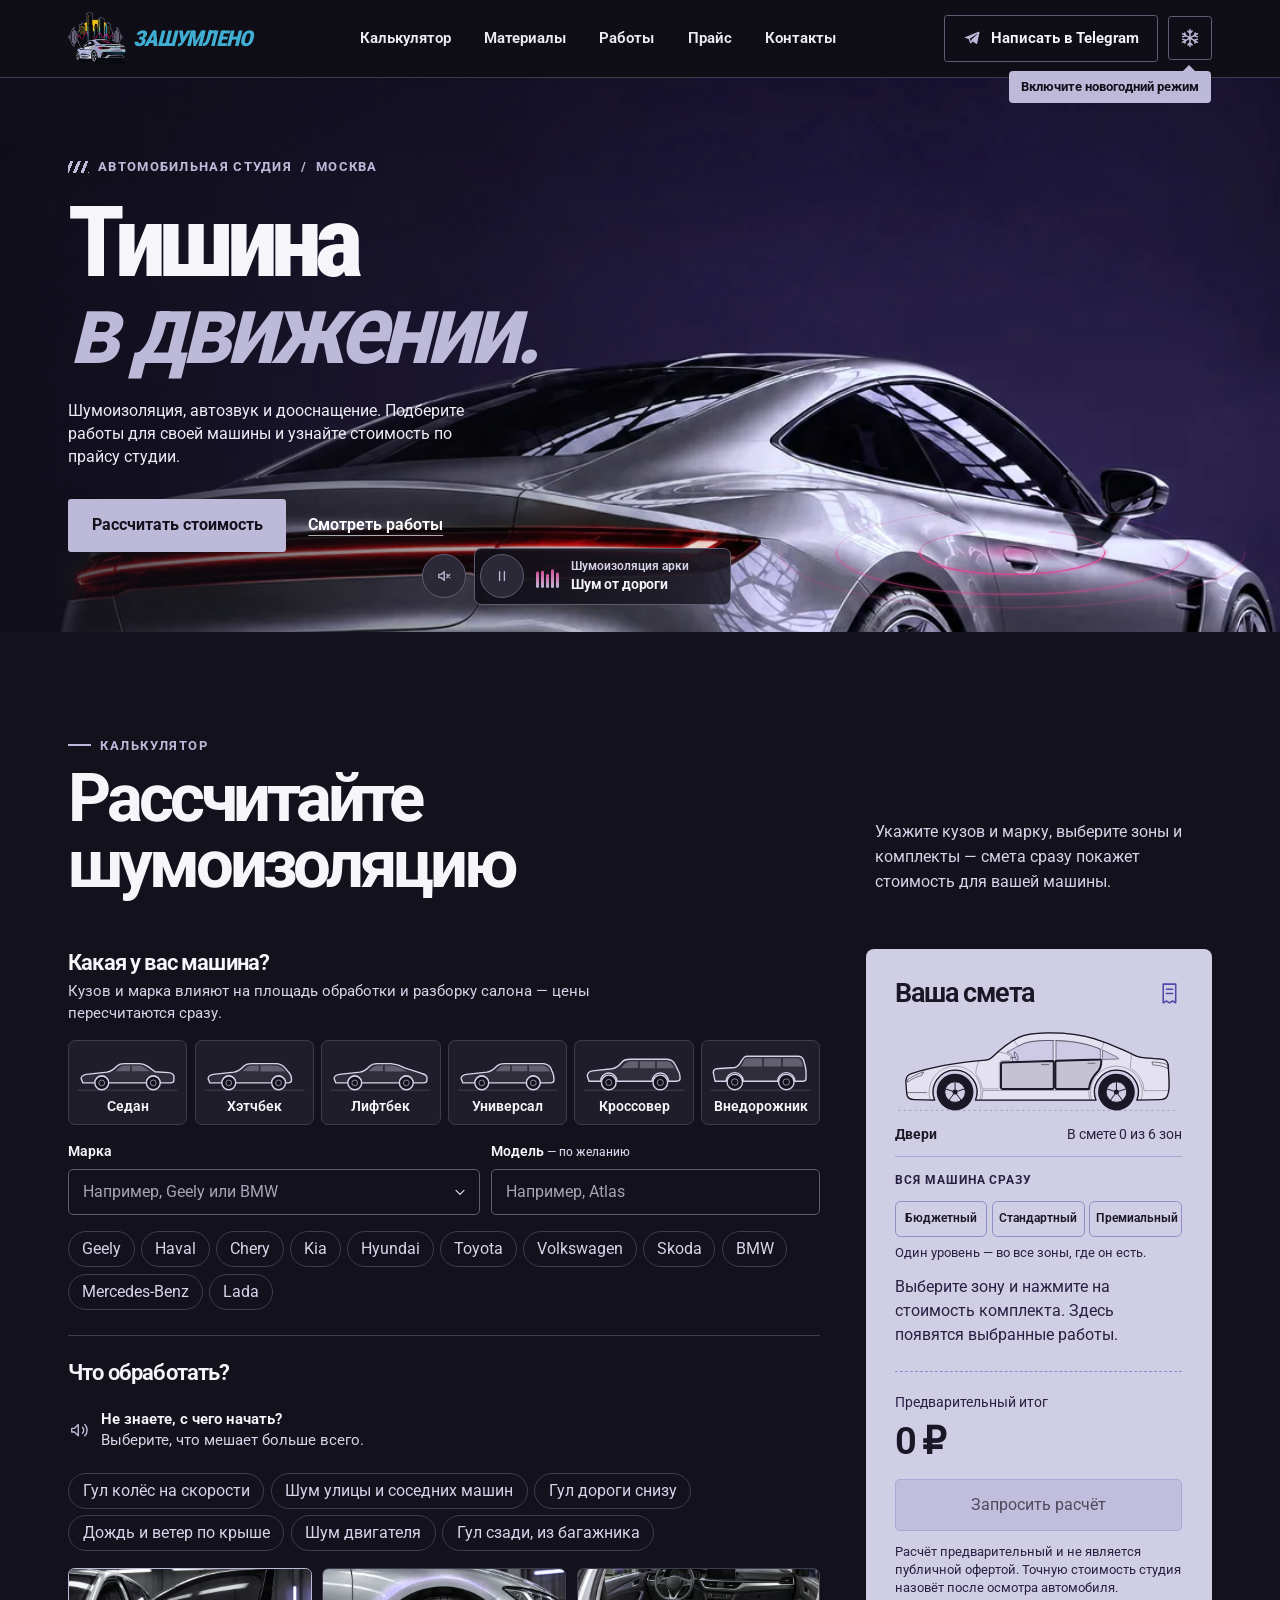
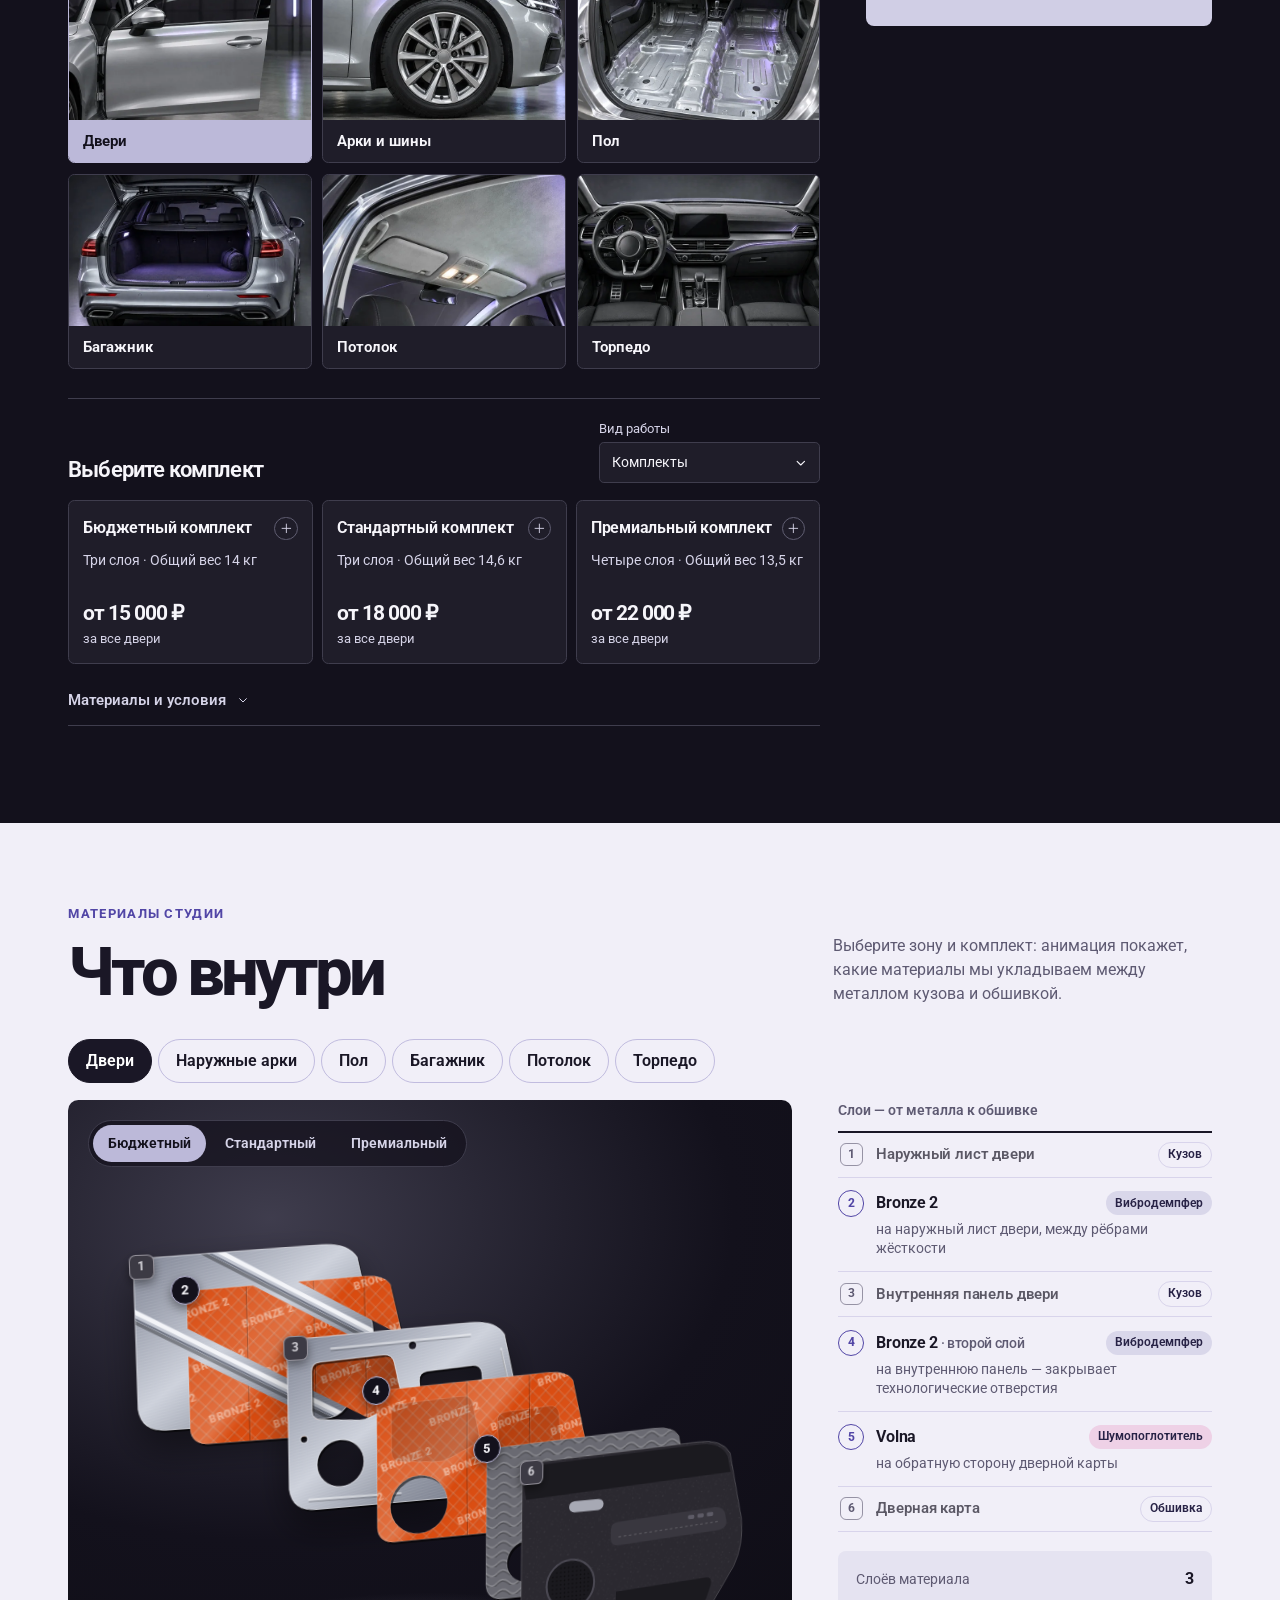
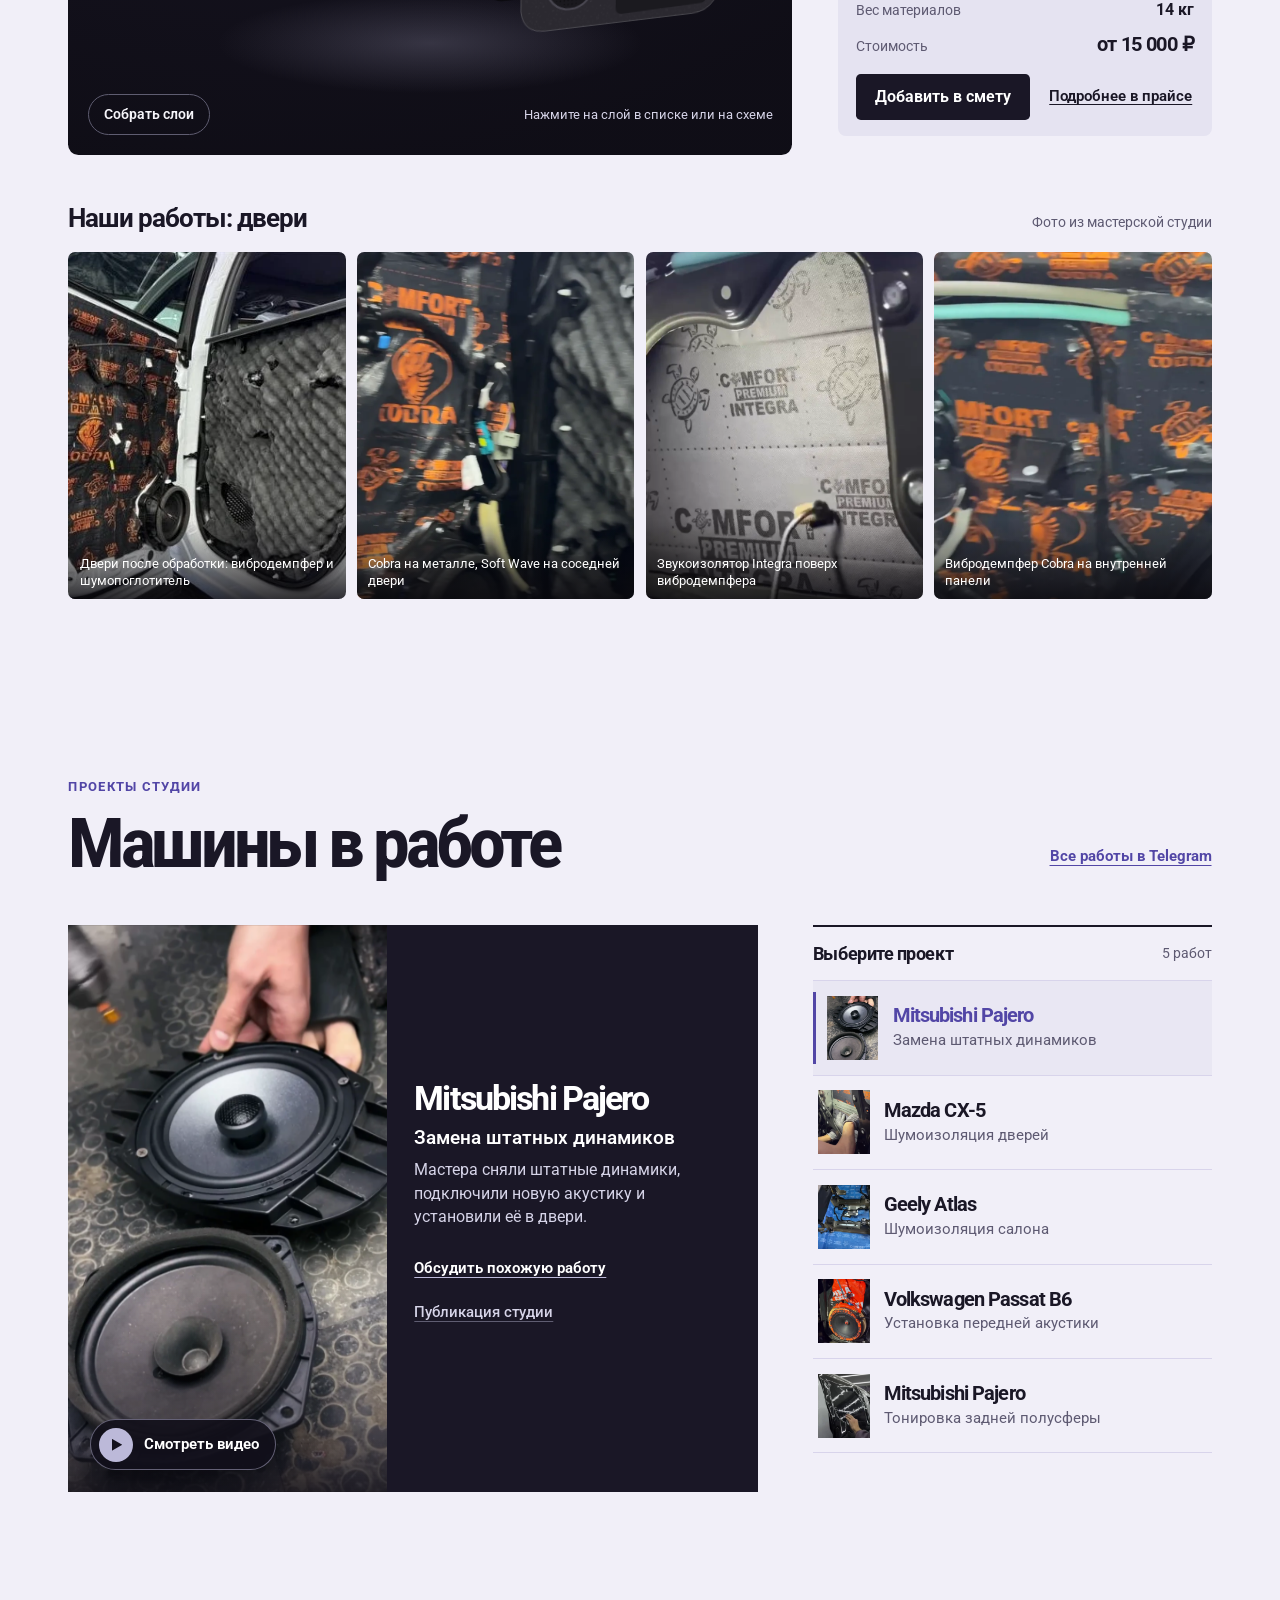
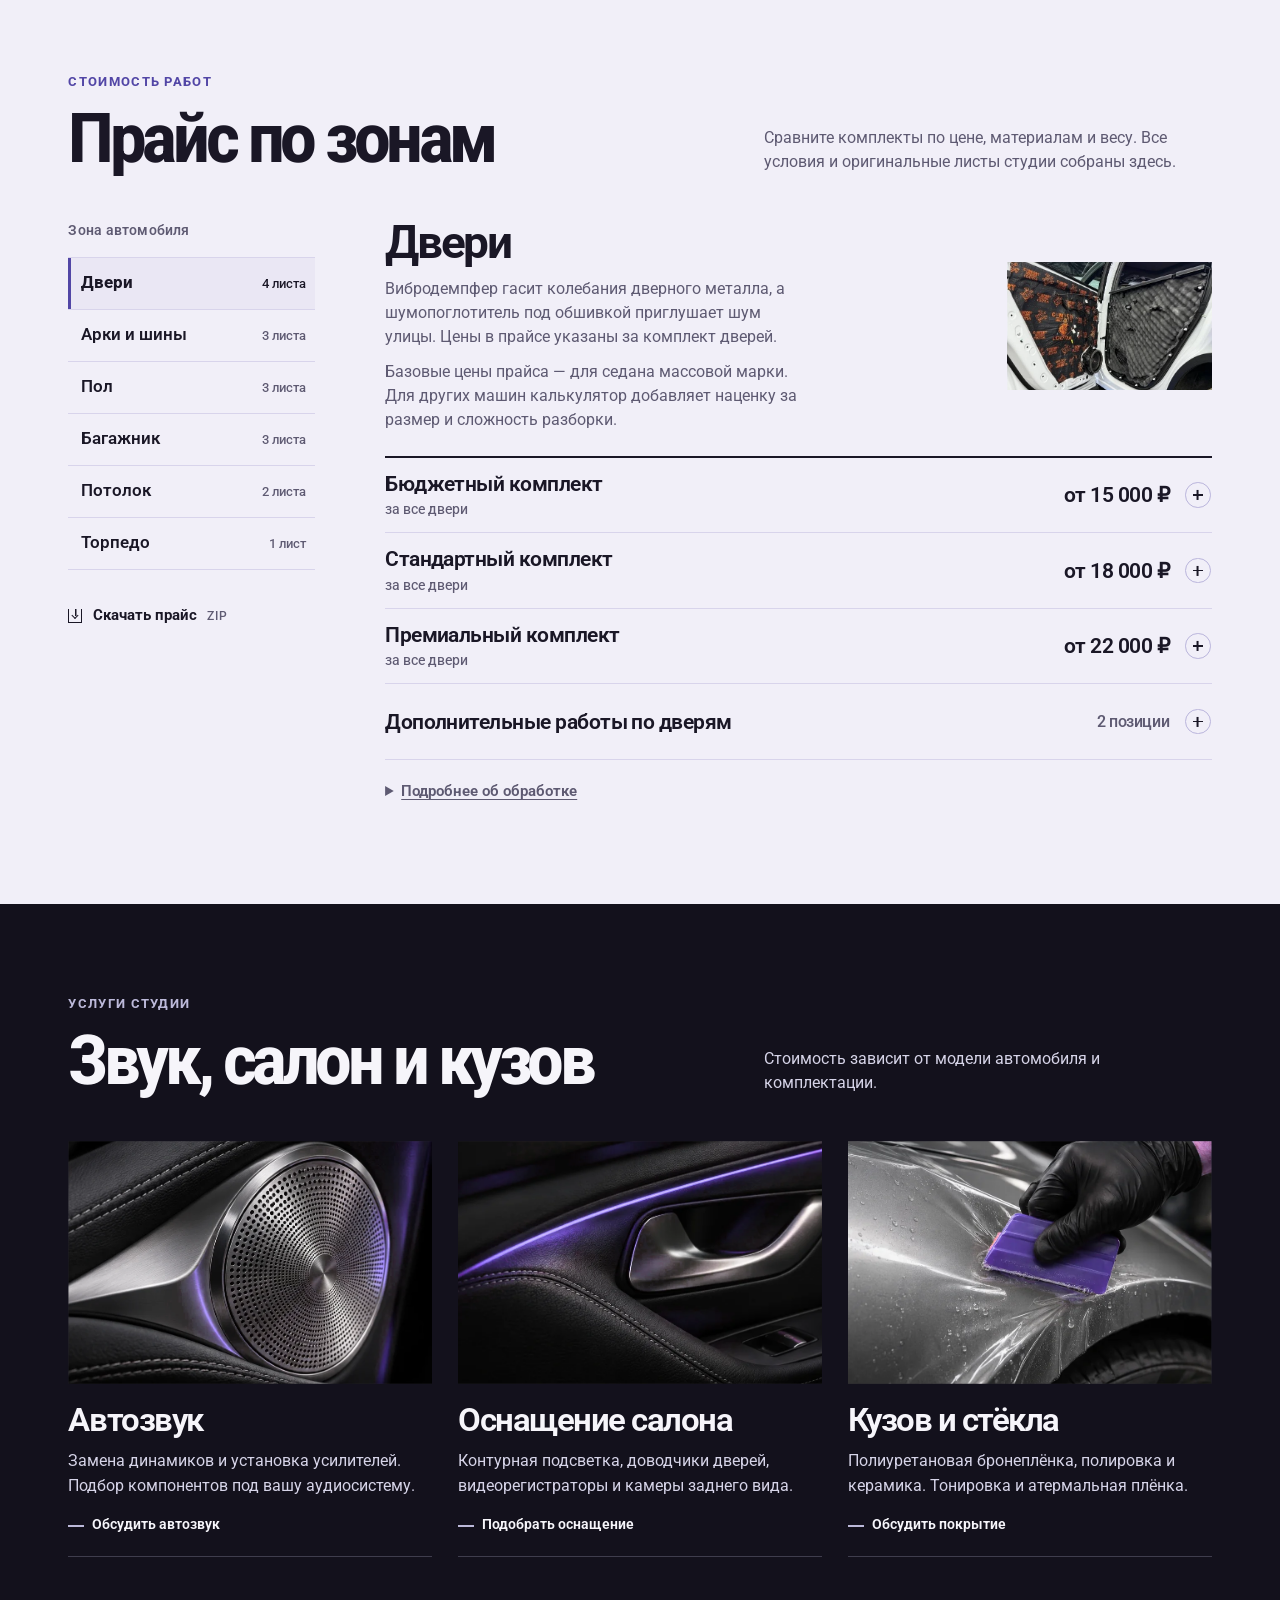
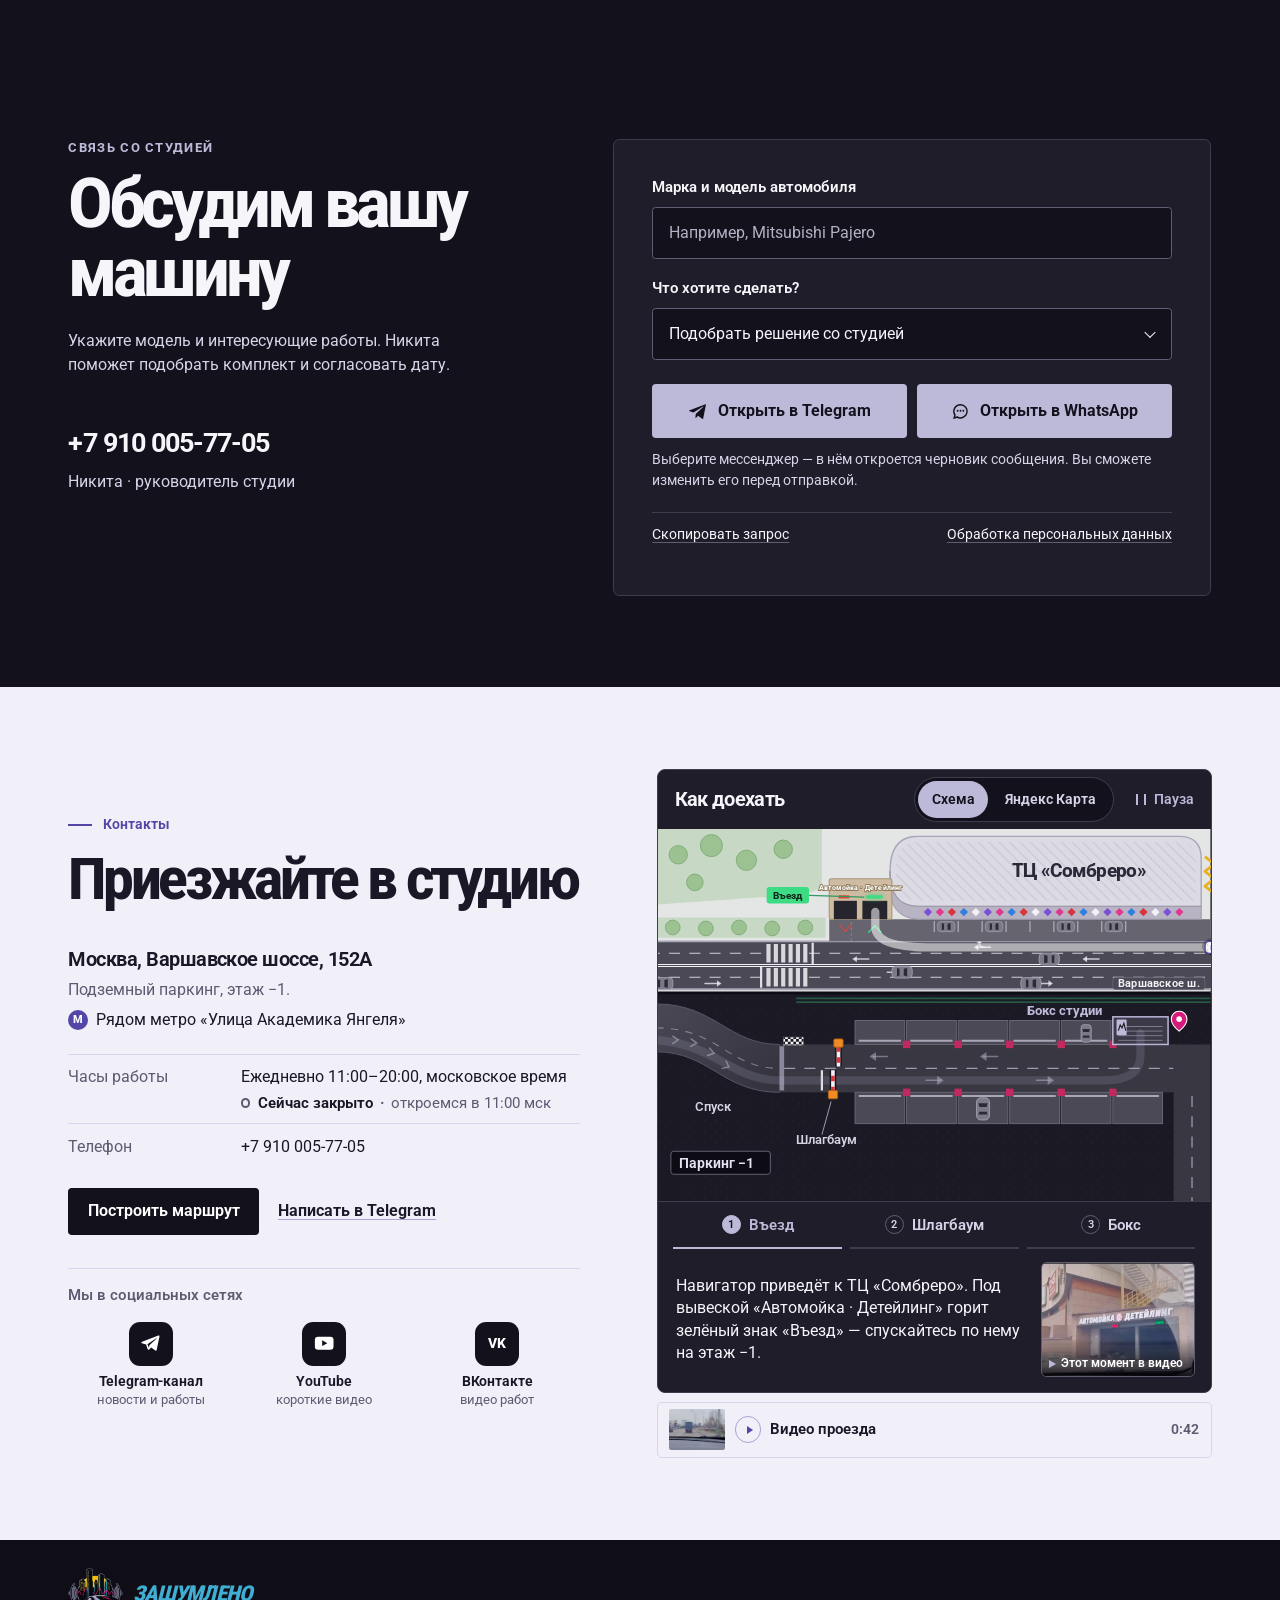
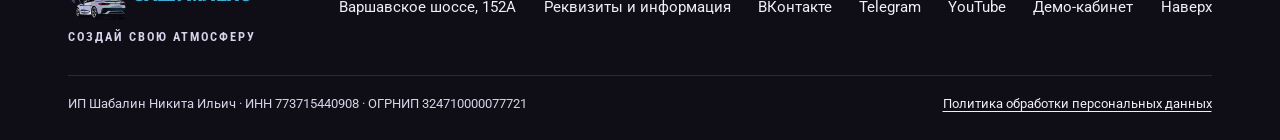
==== commit f8e494ed: "Обновить багажник, YouTube и выбор марки на телефоне (af0a2d2)" ====
--- a/index.html
+++ b/index.html
@@ -22,14 +22,14 @@
   <link rel="icon" href="favicon.ico" sizes="48x48">
   <link rel="icon" href="assets/mark.svg" type="image/svg+xml">
   <link rel="apple-touch-icon" href="assets/apple-touch-icon.png">
-  <script type="application/ld+json" data-structured>{"@context":"https://schema.org","@type":"AutoRepair","name":"Зашумлено","description":"Шумоизоляция, автозвук и дооснащение автомобилей в Москве","image":"v2/media/og-cover.jpg","telephone":"+7 910 005-77-05","address":{"@type":"PostalAddress","streetAddress":"Варшавское шоссе, 152А","addressLocality":"Москва","addressCountry":"RU"},"openingHours":"Mo-Su 11:00-20:00","legalName":"ИП Шабалин Никита Ильич","taxID":"773715440908","sameAs":["https://t.me/Zashumleno","https://t.me/ZaShumlenoAvto","https://vk.com/arkanin"]}</script>
+  <script type="application/ld+json" data-structured>{"@context":"https://schema.org","@type":"AutoRepair","name":"Зашумлено","description":"Шумоизоляция, автозвук и дооснащение автомобилей в Москве","image":"v2/media/og-cover.jpg","telephone":"+7 910 005-77-05","address":{"@type":"PostalAddress","streetAddress":"Варшавское шоссе, 152А","addressLocality":"Москва","addressCountry":"RU"},"openingHours":"Mo-Su 11:00-20:00","legalName":"ИП Шабалин Никита Ильич","taxID":"773715440908","sameAs":["https://t.me/Zashumleno","https://t.me/ZaShumlenoAvto","https://vk.com/arkanin","https://youtube.com/@zashumku"]}</script>
   <link rel="preload" as="image" href="v2/media/hero-coupe-lilac.webp" media="(min-width:681px)" fetchpriority="high">
   <link rel="preload" as="image" href="v2/media/hero-mobile-lilac.webp" media="(max-width:680px)" fetchpriority="high">
   <link rel="stylesheet" href="assets/fonts/fonts.css?v=7ec71ff7f553">
   <link rel="stylesheet" href="v2/site.css?v=31e2b9bf2afe">
   <link rel="stylesheet" href="v2/estimate.css?v=3cacc2426f2f">
   <link rel="stylesheet" href="v2/car-map.css?v=0eb22f54fc84">
-  <link rel="stylesheet" href="v2/car-shapes.css?v=ce831885d782">
+  <link rel="stylesheet" href="v2/car-shapes.css?v=84f1ecef4099">
   <link rel="stylesheet" href="v2/zone-icons.css?v=8a628adf3ea4">
   <link rel="stylesheet" href="v2/layers.css?v=f05734cad624">
   <link rel="stylesheet" href="v2/cases.css?v=9d492525aa43">
@@ -41,9 +41,9 @@
   <link rel="stylesheet" href="v2/motion.css?v=9156b998a186">
   <link rel="stylesheet" href="v2/hero-acoustics.css?v=bdfcac43b9c1">
   <link rel="stylesheet" href="v2/festive.css?v=b99782653884">
-  <script defer src="prices.js?v=64cb3b6d2f77"></script><script defer src="zones.js?v=e29591acebc1"></script><script defer src="works.js?v=7c44da7aac3b"></script><script defer src="vehicles.js?v=34caa39d8775"></script><script defer src="materials.js?v=8aaee05d8ef0"></script>
-  <script defer src="page-content.js?v=189c5fe336fe"></script><script defer src="content-upgrade.js?v=ee55c203e560"></script><script defer src="content-loader.js?v=3bbce211880b"></script>
-  <script defer src="v2/site.js?v=6021b3c43a5c"></script><script defer src="v2/vehicle-pricing.js?v=eea38ef46bed"></script><script defer src="v2/car-shapes.js?v=6e1d3f1662f1"></script><script defer src="v2/car-picker.js?v=72ec69f6fe22"></script>
+  <script defer src="prices.js?v=e5e59cb4fa0f"></script><script defer src="zones.js?v=8447646de95b"></script><script defer src="works.js?v=7c44da7aac3b"></script><script defer src="vehicles.js?v=34caa39d8775"></script><script defer src="materials.js?v=8aaee05d8ef0"></script>
+  <script defer src="page-content.js?v=1d37958ba2dd"></script><script defer src="content-upgrade.js?v=fbce84b0ef00"></script><script defer src="content-loader.js?v=3bbce211880b"></script>
+  <script defer src="v2/site.js?v=6021b3c43a5c"></script><script defer src="v2/vehicle-pricing.js?v=eea38ef46bed"></script><script defer src="v2/car-shapes.js?v=6e1d3f1662f1"></script><script defer src="v2/car-picker.js?v=d569e6ff9e44"></script>
   <script defer src="v2/estimate-engine.js?v=87ad4bf2f334"></script><script defer src="v2/car-map.js?v=d3150e76aac6"></script><script defer src="v2/estimate.js?v=d503dc7b99a1"></script>
   <script defer src="v2/layers.js?v=a89e1d04f6a2"></script><script defer src="v2/cases.js?v=cb97f0674218"></script><script defer src="v2/rates.js?v=7a9247e716cb"></script>
   <script defer src="v2/services.js?v=385cadf75f79"></script><script defer src="v2/quote.js?v=377838bb97fb"></script>
@@ -128,7 +128,7 @@
   </main>
   <footer class="footer"><div class="wrap foot-row">
     <div class="foot-brand"><a data-brand class="wordmark" href="#"><img data-brand-mark src="assets/mark.webp" alt="" width="194" height="176"><img data-custom-logo hidden alt=""><span data-brand-name>ЗАШУМЛЕНО</span></a><p class="foot-tagline" data-brand-tagline>Создай свою атмосферу</p></div>
-    <nav aria-label="Сведения о студии"><a data-map href="#studio"><span data-short-address>Варшавское шоссе, 152А</span></a><a href="legal.html">Реквизиты и информация</a><a data-vk href="https://vk.com/arkanin" target="_blank" rel="noopener noreferrer">ВКонтакте</a><a data-channel href="https://t.me/ZaShumlenoAvto" target="_blank" rel="noopener noreferrer">Telegram</a><a data-youtube hidden target="_blank" rel="noopener noreferrer">YouTube</a><a href="admin/">Демо-кабинет</a><a href="#">Наверх</a></nav>
+    <nav aria-label="Сведения о студии"><a data-map href="#studio"><span data-short-address>Варшавское шоссе, 152А</span></a><a href="legal.html">Реквизиты и информация</a><a data-vk href="https://vk.com/arkanin" target="_blank" rel="noopener noreferrer">ВКонтакте</a><a data-channel href="https://t.me/ZaShumlenoAvto" target="_blank" rel="noopener noreferrer">Telegram</a><a data-youtube href="https://youtube.com/@zashumku" target="_blank" rel="noopener noreferrer">YouTube</a><a href="admin/">Демо-кабинет</a><a href="#">Наверх</a></nav>
   </div>
   <div class="wrap foot-legal"><p data-requisites>ИП Шабалин Никита Ильич · ИНН 773715440908 · ОГРНИП 324710000077721</p><a href="privacy.html">Политика обработки персональных данных</a></div></footer>
 </body>
--- a/v2/car-shapes.css
+++ b/v2/car-shapes.css
@@ -24,20 +24,23 @@
 .car-field { display: grid; gap: .4rem; min-width: 0; }
 .car-field label { color: var(--on-dark); font-size: .88rem; font-weight: 620; }
 .car-field label small { color: var(--muted-on-dark); font-weight: 450; }
-.car-combo { position: relative; }
+.car-combo { position: relative; --car-control: 2.2rem; }
 .car-input {
   width: 100%; min-height: 2.9rem; padding: .62rem .9rem; border: 1px solid var(--line-dark-strong); border-radius: .3rem;
   color: var(--on-dark); background: var(--night); font: inherit; font-size: 1rem; color-scheme: dark;
 }
-.car-combo .car-input { padding-right: 2.6rem; }
+.car-combo .car-input { padding-right: calc(2 * var(--car-control) + .6rem); }
 .car-input::placeholder { color: color-mix(in srgb, var(--muted-on-dark) 75%, var(--night)); opacity: 1; }
 .car-input:hover { border-color: var(--accent); }
 .car-input:focus-visible { outline: 2px solid var(--accent); outline-offset: 2px; }
-.car-clear { position: absolute; top: 50%; right: .35rem; display: grid; place-items: center; width: 2.2rem; height: 2.2rem; padding: 0; transform: translateY(-50%); border: 0; border-radius: 50%; color: var(--muted-on-dark); background: transparent; }
-.car-clear svg { width: 1rem; height: 1rem; fill: none; stroke: currentColor; stroke-width: 1.8; stroke-linecap: round; }
-.car-clear:hover { color: var(--on-dark); background: var(--night-3); }
+.car-clear, .car-list-toggle { position: absolute; top: 50%; display: grid; place-items: center; width: var(--car-control); height: var(--car-control); padding: 0; transform: translateY(-50%); border: 0; border-radius: 50%; color: var(--muted-on-dark); background: transparent; }
+.car-clear { right: calc(var(--car-control) + .15rem); }
+.car-list-toggle { right: .15rem; }
+.car-clear svg, .car-list-toggle svg { width: 1rem; height: 1rem; fill: none; stroke: currentColor; stroke-width: 1.8; stroke-linecap: round; }
+.car-list-toggle[aria-expanded="true"] svg { transform: rotate(180deg); }
+.car-clear:hover, .car-list-toggle:hover { color: var(--on-dark); background: var(--night-3); }
 .car-options {
-  position: absolute; z-index: 30; inset: calc(100% + .3rem) 0 auto; max-height: 18rem; overflow-y: auto; margin: 0; padding: .3rem;
+  position: absolute; z-index: 30; inset: calc(100% + .3rem) 0 auto; max-height: 18rem; overflow-y: auto; overscroll-behavior-y: contain; margin: 0; padding: .3rem;
   list-style: none; background: var(--night-2); border: 1px solid var(--line-dark-strong); border-radius: .4rem;
   box-shadow: 0 18px 40px -18px color-mix(in srgb, black 70%, transparent);
 }
@@ -66,8 +69,8 @@
 /* A finger needs about 44 px: on touch screens the brand chips and the small buttons of the picker grow to it. */
 @media (pointer: coarse) {
   .car-chip, .car-reset { min-height: 2.75rem; }
-  .car-clear { right: .1rem; width: 2.75rem; height: 2.75rem; }
-  .car-combo .car-input { padding-right: 3rem; }
+  .car-combo { --car-control: 2.75rem; }
+  .car-option { min-height: 2.75rem; align-items: center; }
 }
 @media (max-width: 66rem) { .car-bodies { grid-template-columns: repeat(3, minmax(0, 1fr)); } }
 @media (max-width: 44rem) {
